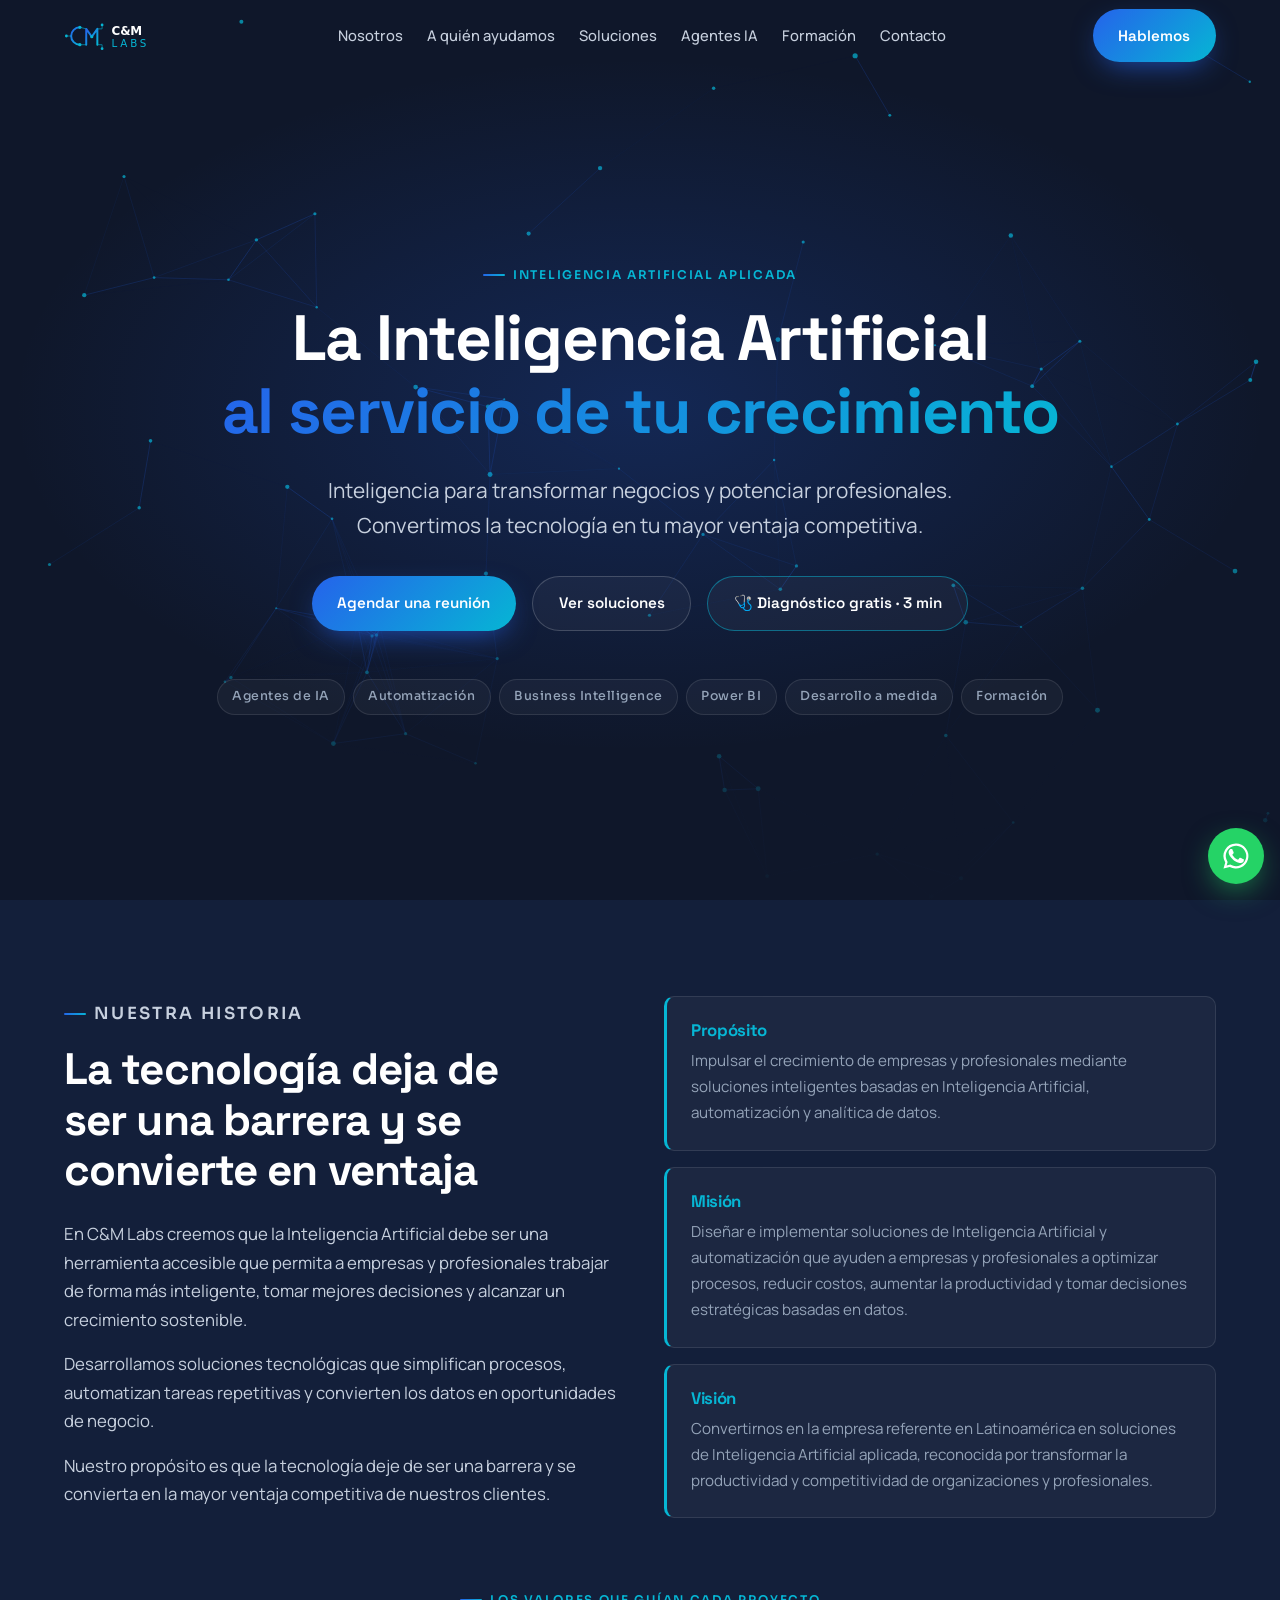
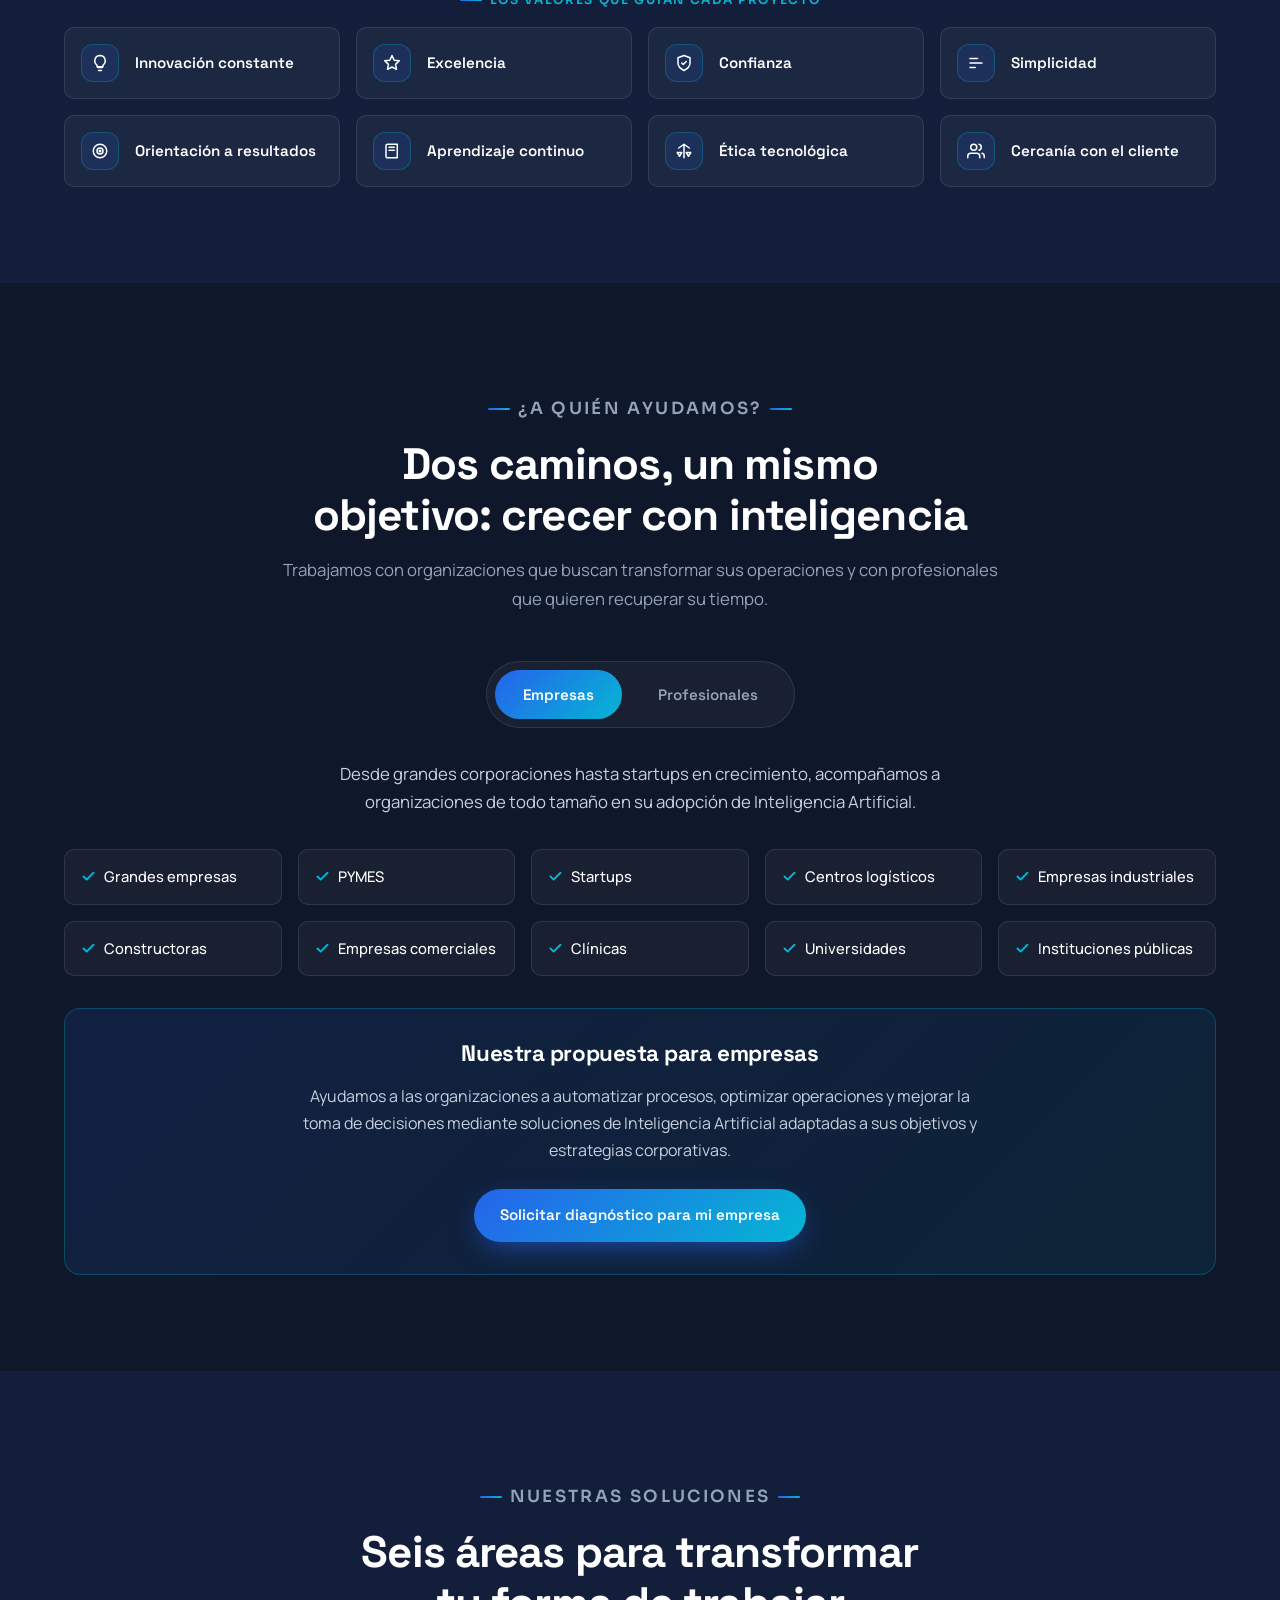
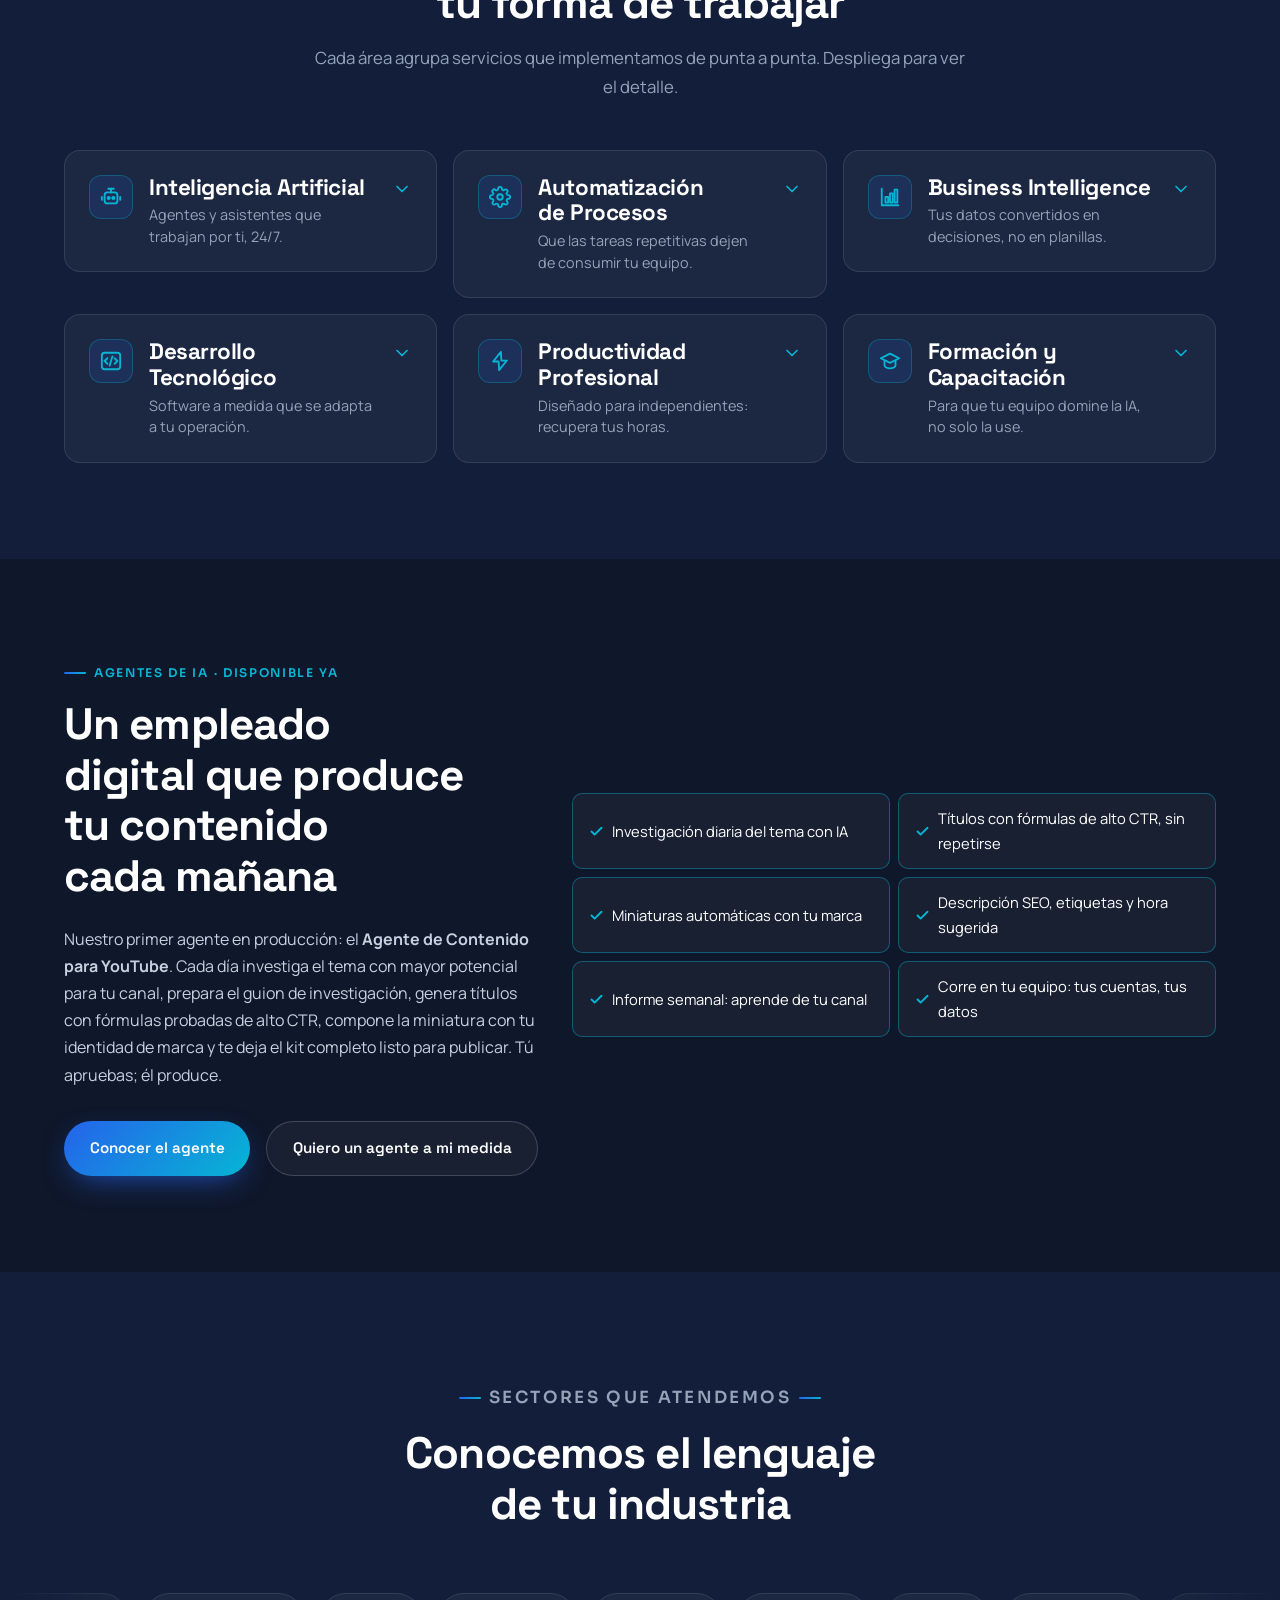
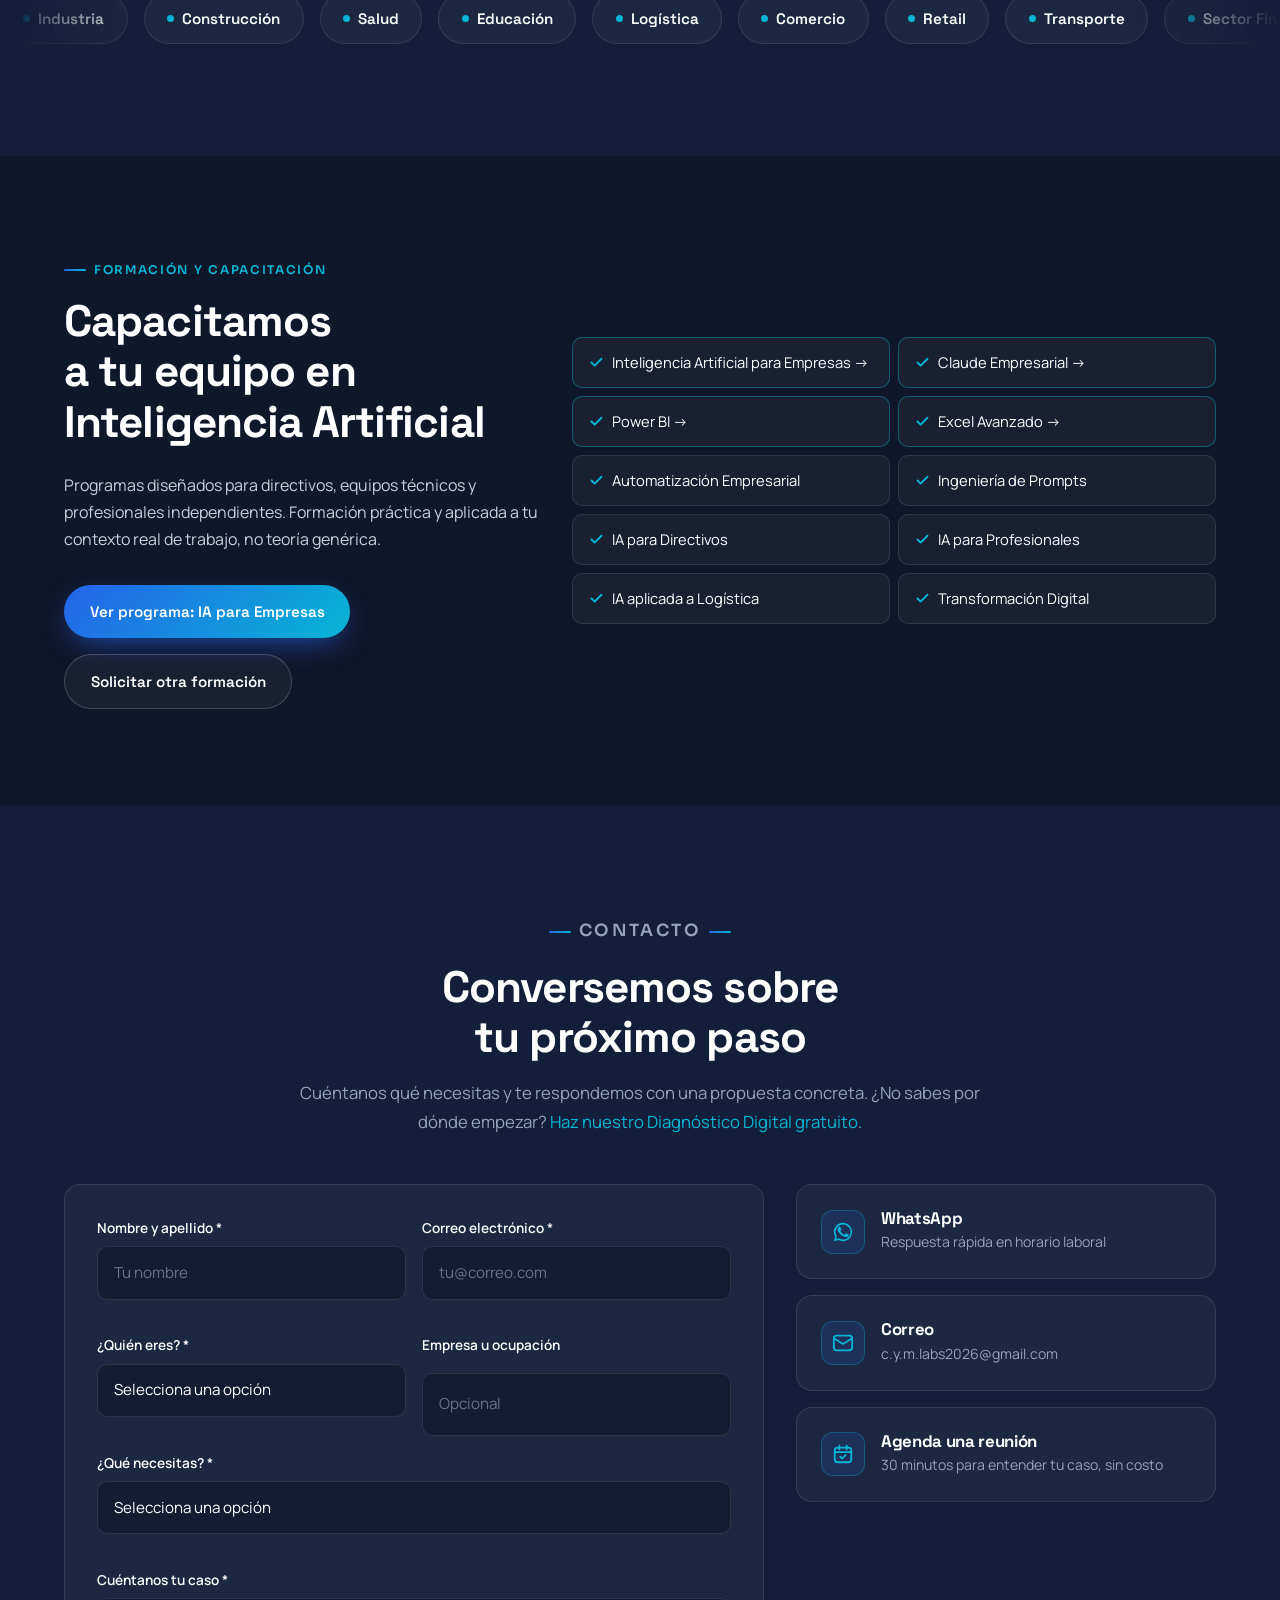
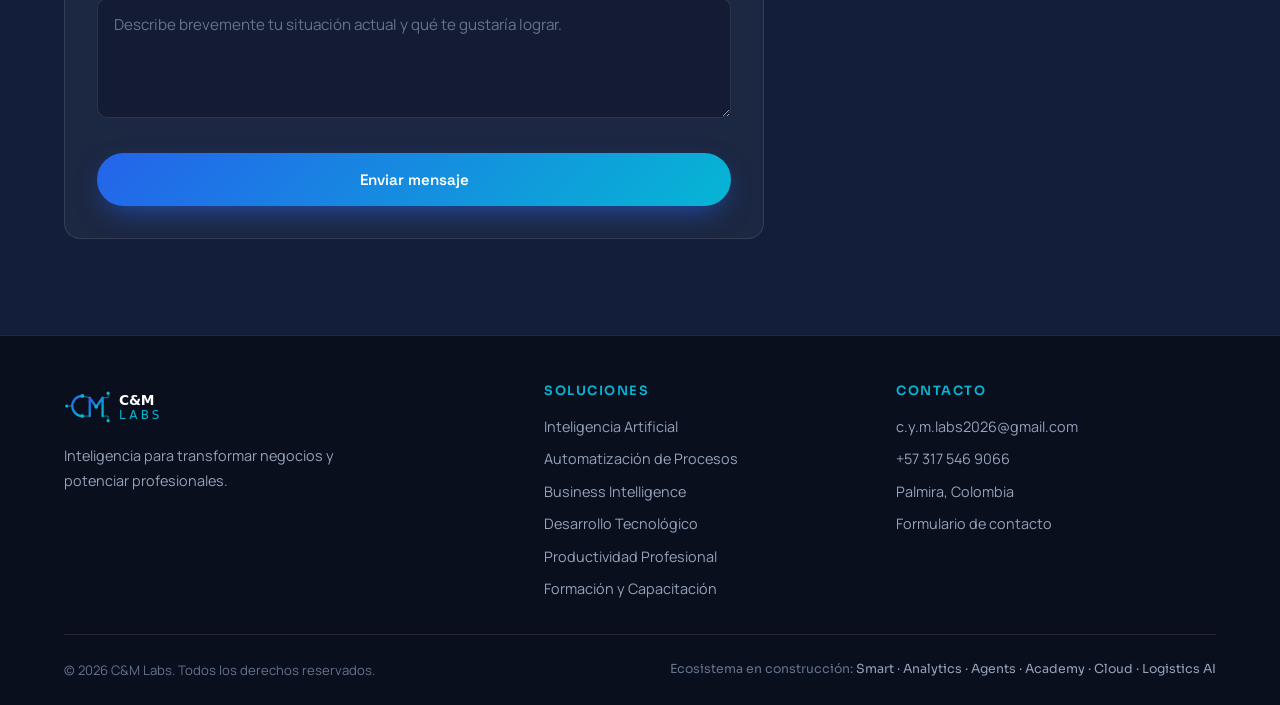
==== index.html @ 8265a6f4 "Añade el Diagnóstico Digital: primera aplicación web de C&M Labs Cuestionario guiado de 10 preguntas" ====
<!DOCTYPE html>
<html lang="es">
<head>
<meta charset="UTF-8">
<meta name="viewport" content="width=device-width, initial-scale=1.0">

<title>C&amp;M Labs | Inteligencia Artificial para transformar negocios y potenciar profesionales</title>
<meta name="description" content="C&amp;M Labs diseña soluciones de Inteligencia Artificial, automatización de procesos y Business Intelligence para empresas y profesionales independientes. La IA al servicio de tu crecimiento.">
<meta name="author" content="C&amp;M Labs">
<meta name="theme-color" content="#0F172A">

<!-- NO BORRAR: verificación de propiedad en Google Search Console.
     Si se elimina, Google revoca el acceso a las estadísticas del sitio. -->
<meta name="google-site-verification" content="sabNPtB6lXOAjLijaDZuvKCKCf14bfwTwkEKGPzsFgo">

<link rel="canonical" href="https://cymlabs2026-jpg.github.io/">

<!-- Open Graph / redes sociales -->
<meta property="og:type" content="website">
<meta property="og:locale" content="es_LA">
<meta property="og:site_name" content="C&amp;M Labs">
<meta property="og:title" content="C&amp;M Labs | La Inteligencia Artificial al servicio de tu crecimiento">
<meta property="og:description" content="Soluciones de Inteligencia Artificial, automatización y analítica de datos para empresas y profesionales.">
<meta property="og:url" content="https://cymlabs2026-jpg.github.io/">
<meta property="og:image" content="https://cymlabs2026-jpg.github.io/assets/og-image.png">
<meta name="twitter:card" content="summary_large_image">
<meta name="twitter:title" content="C&amp;M Labs | La Inteligencia Artificial al servicio de tu crecimiento">
<meta name="twitter:description" content="Soluciones de Inteligencia Artificial, automatización y analítica de datos para empresas y profesionales.">
<meta name="twitter:image" content="https://cymlabs2026-jpg.github.io/assets/og-image.png">

<link rel="icon" type="image/svg+xml" href="assets/favicon.svg">
<link rel="apple-touch-icon" href="assets/favicon.svg">

<link rel="preconnect" href="https://fonts.googleapis.com">
<link rel="preconnect" href="https://fonts.gstatic.com" crossorigin>
<link href="https://fonts.googleapis.com/css2?family=Space+Grotesk:wght@500;600;700&family=Manrope:wght@400;500;600;700&family=Sora:wght@400;500;600&display=swap" rel="stylesheet">

<link rel="stylesheet" href="css/styles.css">
<script src="js/main.js" defer></script>

<!-- Sin JavaScript no hay animaciones ni acordeones, pero todo el contenido debe seguir visible -->
<noscript>
  <style>
    .revelar { opacity: 1; transform: none; }
    .solucion__panel { grid-template-rows: 1fr; }
    .solucion__chevron, .pestanas { display: none; }
    .panel[hidden] { display: block; }
  </style>
</noscript>

<script type="application/ld+json">
{
  "@context": "https://schema.org",
  "@type": "Organization",
  "name": "C&M Labs",
  "alternateName": "CyM Labs",
  "url": "https://cymlabs2026-jpg.github.io/",
  "logo": "https://cymlabs2026-jpg.github.io/assets/logo.svg",
  "email": "c.y.m.labs2026@gmail.com",
  "slogan": "La Inteligencia Artificial al servicio de tu crecimiento",
  "description": "C&M Labs diseña e implementa soluciones de Inteligencia Artificial, automatización de procesos y Business Intelligence que ayudan a empresas y profesionales a optimizar procesos, reducir costos y tomar decisiones basadas en datos.",
  "areaServed": "Latinoamérica",
  "address": {
    "@type": "PostalAddress",
    "addressLocality": "Palmira",
    "addressRegion": "Valle del Cauca",
    "addressCountry": "CO"
  },
  "knowsAbout": [
    "Inteligencia Artificial",
    "Automatización de procesos",
    "Business Intelligence",
    "Power BI",
    "Agentes de IA",
    "Desarrollo de software",
    "Analítica de datos",
    "Transformación digital"
  ],
  "contactPoint": {
    "@type": "ContactPoint",
    "contactType": "ventas",
    "email": "c.y.m.labs2026@gmail.com",
    "telephone": "+57-317-546-9066",
    "availableLanguage": ["es"]
  }
}
</script>
</head>

<body>

<a class="saltar-contenido" href="#contenido">Saltar al contenido</a>

<!-- ============================ NAVEGACIÓN ============================ -->
<header class="nav" id="nav">
  <div class="contenedor nav__inner">
    <a class="nav__logo" href="#inicio" aria-label="C&amp;M Labs, ir al inicio">
      <img src="assets/logo.svg" alt="C&amp;M Labs" width="320" height="96">
    </a>

    <nav class="nav__enlaces" aria-label="Navegación principal">
      <a class="nav__enlace" href="#nosotros">Nosotros</a>
      <a class="nav__enlace" href="#publicos">A quién ayudamos</a>
      <a class="nav__enlace" href="#soluciones">Soluciones</a>
      <a class="nav__enlace" href="#agentes">Agentes IA</a>
      <a class="nav__enlace" href="#formacion">Formación</a>
      <a class="nav__enlace" href="#contacto">Contacto</a>
    </nav>

    <a class="boton boton--primario nav__cta" href="#contacto">Hablemos</a>

    <button class="nav__hamburguesa" id="hamburguesa" aria-expanded="false" aria-controls="menu-movil" aria-label="Abrir menú de navegación">
      <span></span><span></span><span></span>
    </button>
  </div>
</header>

<div class="menu-movil" id="menu-movil">
  <a href="#nosotros">Nosotros</a>
  <a href="#publicos">A quién ayudamos</a>
  <a href="#soluciones">Soluciones</a>
  <a href="#agentes">Agentes IA</a>
  <a href="#formacion">Formación</a>
  <a href="#contacto">Contacto</a>
  <a class="boton boton--primario" href="#contacto">Hablemos</a>
</div>

<main id="contenido">

<!-- ============================ HERO ============================ -->
<section class="hero" id="inicio">
  <canvas id="hero-canvas" aria-hidden="true"></canvas>

  <div class="contenedor">
    <div class="hero__contenido">
      <p class="etiqueta">Inteligencia Artificial aplicada</p>

      <h1>La Inteligencia Artificial<br><span class="degradado-texto">al servicio de tu crecimiento</span></h1>

      <p class="hero__bajada">
        Inteligencia para transformar negocios y potenciar profesionales.
        Convertimos la tecnología en tu mayor ventaja competitiva.
      </p>

      <div class="hero__acciones">
        <a class="boton boton--primario" href="https://calendly.com/c-y-m-labs2026/30min" target="_blank" rel="noopener" data-calendly>
          Agendar una reunión
        </a>
        <a class="boton boton--secundario" href="#soluciones">Ver soluciones</a>
        <a class="boton boton--secundario" href="diagnostico/" style="border-color: rgba(6,182,212,0.5);">🩺 Diagnóstico gratis · 3 min</a>
      </div>

      <div class="hero__pastillas">
        <span class="pastilla">Agentes de IA</span>
        <span class="pastilla">Automatización</span>
        <span class="pastilla">Business Intelligence</span>
        <span class="pastilla">Power BI</span>
        <span class="pastilla">Desarrollo a medida</span>
        <span class="pastilla">Formación</span>
      </div>
    </div>
  </div>
</section>

<!-- ============================ NOSOTROS ============================ -->
<section class="seccion seccion--alt" id="nosotros">
  <div class="contenedor">
    <div class="historia__grid revelar">

      <div class="historia__texto">
        <p class="etiqueta">Nuestra historia</p>
        <h2>La tecnología deja de ser una barrera y se convierte en ventaja</h2>
        <p style="margin-top: 1.5rem;">
          En C&amp;M Labs creemos que la Inteligencia Artificial debe ser una herramienta accesible
          que permita a empresas y profesionales trabajar de forma más inteligente, tomar mejores
          decisiones y alcanzar un crecimiento sostenible.
        </p>
        <p>
          Desarrollamos soluciones tecnológicas que simplifican procesos, automatizan tareas
          repetitivas y convierten los datos en oportunidades de negocio.
        </p>
        <p>
          Nuestro propósito es que la tecnología deje de ser una barrera y se convierta en la
          mayor ventaja competitiva de nuestros clientes.
        </p>
      </div>

      <div class="pmv">
        <article class="pmv__item">
          <h3>Propósito</h3>
          <p>Impulsar el crecimiento de empresas y profesionales mediante soluciones inteligentes basadas en Inteligencia Artificial, automatización y analítica de datos.</p>
        </article>
        <article class="pmv__item">
          <h3>Misión</h3>
          <p>Diseñar e implementar soluciones de Inteligencia Artificial y automatización que ayuden a empresas y profesionales a optimizar procesos, reducir costos, aumentar la productividad y tomar decisiones estratégicas basadas en datos.</p>
        </article>
        <article class="pmv__item">
          <h3>Visión</h3>
          <p>Convertirnos en la empresa referente en Latinoamérica en soluciones de Inteligencia Artificial aplicada, reconocida por transformar la productividad y competitividad de organizaciones y profesionales.</p>
        </article>
      </div>

    </div>
    <div class="revelar" style="text-align: center; margin-top: 4rem;">
      <p class="etiqueta">Los valores que guían cada proyecto</p>
    </div>

    <div class="valores__grid revelar">
      <div class="valor">
        <span class="icono" aria-hidden="true">
          <svg viewBox="0 0 24 24" fill="none" stroke="currentColor" stroke-width="2" stroke-linecap="round" stroke-linejoin="round"><path d="M9 18h6M10 22h4M12 2a7 7 0 0 0-4 12.7V17h8v-2.3A7 7 0 0 0 12 2z"/></svg>
        </span>
        <span>Innovación constante</span>
      </div>
      <div class="valor">
        <span class="icono" aria-hidden="true">
          <svg viewBox="0 0 24 24" fill="none" stroke="currentColor" stroke-width="2" stroke-linecap="round" stroke-linejoin="round"><path d="M12 2l2.9 6.3 6.8.8-5 4.7 1.3 6.8L12 17.3 6 20.6l1.3-6.8-5-4.7 6.8-.8L12 2z"/></svg>
        </span>
        <span>Excelencia</span>
      </div>
      <div class="valor">
        <span class="icono" aria-hidden="true">
          <svg viewBox="0 0 24 24" fill="none" stroke="currentColor" stroke-width="2" stroke-linecap="round" stroke-linejoin="round"><path d="M12 22s8-4 8-10V5l-8-3-8 3v7c0 6 8 10 8 10z"/><path d="M9 12l2 2 4-4"/></svg>
        </span>
        <span>Confianza</span>
      </div>
      <div class="valor">
        <span class="icono" aria-hidden="true">
          <svg viewBox="0 0 24 24" fill="none" stroke="currentColor" stroke-width="2" stroke-linecap="round" stroke-linejoin="round"><path d="M4 12h16"/><path d="M4 6h10"/><path d="M4 18h7"/></svg>
        </span>
        <span>Simplicidad</span>
      </div>
      <div class="valor">
        <span class="icono" aria-hidden="true">
          <svg viewBox="0 0 24 24" fill="none" stroke="currentColor" stroke-width="2" stroke-linecap="round" stroke-linejoin="round"><circle cx="12" cy="12" r="9"/><circle cx="12" cy="12" r="4"/><circle cx="12" cy="12" r="1" fill="currentColor"/></svg>
        </span>
        <span>Orientación a resultados</span>
      </div>
      <div class="valor">
        <span class="icono" aria-hidden="true">
          <svg viewBox="0 0 24 24" fill="none" stroke="currentColor" stroke-width="2" stroke-linecap="round" stroke-linejoin="round"><path d="M4 19.5V5a2 2 0 0 1 2-2h13v18H6a2 2 0 0 1-2-2.5z"/><path d="M8 7h7M8 11h7"/></svg>
        </span>
        <span>Aprendizaje continuo</span>
      </div>
      <div class="valor">
        <span class="icono" aria-hidden="true">
          <svg viewBox="0 0 24 24" fill="none" stroke="currentColor" stroke-width="2" stroke-linecap="round" stroke-linejoin="round"><path d="M12 3v18M5 8l7-5 7 5"/><path d="M3 14h6l-3 5-3-5zM15 14h6l-3 5-3-5z"/></svg>
        </span>
        <span>Ética tecnológica</span>
      </div>
      <div class="valor">
        <span class="icono" aria-hidden="true">
          <svg viewBox="0 0 24 24" fill="none" stroke="currentColor" stroke-width="2" stroke-linecap="round" stroke-linejoin="round"><path d="M17 21v-2a4 4 0 0 0-4-4H5a4 4 0 0 0-4 4v2"/><circle cx="9" cy="7" r="4"/><path d="M23 21v-2a4 4 0 0 0-3-3.87M16 3.13a4 4 0 0 1 0 7.75"/></svg>
        </span>
        <span>Cercanía con el cliente</span>
      </div>
    </div>
  </div>
</section>

<!-- ============================ A QUIÉN AYUDAMOS ============================ -->
<section class="seccion" id="publicos">
  <div class="contenedor">
    <div class="seccion__cabecera revelar">
      <p class="etiqueta">¿A quién ayudamos?</p>
      <h2>Dos caminos, un mismo objetivo: crecer con inteligencia</h2>
      <p>Trabajamos con organizaciones que buscan transformar sus operaciones y con profesionales que quieren recuperar su tiempo.</p>
    </div>

    <div class="pestanas revelar" role="tablist" aria-label="Selecciona tu perfil">
      <button class="pestana" id="tab-empresas" role="tab" aria-selected="true" aria-controls="panel-empresas">Empresas</button>
      <button class="pestana" id="tab-profesionales" role="tab" aria-selected="false" aria-controls="panel-profesionales" tabindex="-1">Profesionales</button>
    </div>

    <!-- Panel Empresas -->
    <div class="panel" id="panel-empresas" role="tabpanel" aria-labelledby="tab-empresas" tabindex="0">
      <p class="panel__intro">
        Desde grandes corporaciones hasta startups en crecimiento, acompañamos a organizaciones
        de todo tamaño en su adopción de Inteligencia Artificial.
      </p>

      <ul class="publico__grid">
        <li class="publico__item"><svg viewBox="0 0 24 24" fill="none" stroke="currentColor" stroke-width="3" stroke-linecap="round" stroke-linejoin="round" aria-hidden="true"><path d="M20 6L9 17l-5-5"/></svg>Grandes empresas</li>
        <li class="publico__item"><svg viewBox="0 0 24 24" fill="none" stroke="currentColor" stroke-width="3" stroke-linecap="round" stroke-linejoin="round" aria-hidden="true"><path d="M20 6L9 17l-5-5"/></svg>PYMES</li>
        <li class="publico__item"><svg viewBox="0 0 24 24" fill="none" stroke="currentColor" stroke-width="3" stroke-linecap="round" stroke-linejoin="round" aria-hidden="true"><path d="M20 6L9 17l-5-5"/></svg>Startups</li>
        <li class="publico__item"><svg viewBox="0 0 24 24" fill="none" stroke="currentColor" stroke-width="3" stroke-linecap="round" stroke-linejoin="round" aria-hidden="true"><path d="M20 6L9 17l-5-5"/></svg>Centros logísticos</li>
        <li class="publico__item"><svg viewBox="0 0 24 24" fill="none" stroke="currentColor" stroke-width="3" stroke-linecap="round" stroke-linejoin="round" aria-hidden="true"><path d="M20 6L9 17l-5-5"/></svg>Empresas industriales</li>
        <li class="publico__item"><svg viewBox="0 0 24 24" fill="none" stroke="currentColor" stroke-width="3" stroke-linecap="round" stroke-linejoin="round" aria-hidden="true"><path d="M20 6L9 17l-5-5"/></svg>Constructoras</li>
        <li class="publico__item"><svg viewBox="0 0 24 24" fill="none" stroke="currentColor" stroke-width="3" stroke-linecap="round" stroke-linejoin="round" aria-hidden="true"><path d="M20 6L9 17l-5-5"/></svg>Empresas comerciales</li>
        <li class="publico__item"><svg viewBox="0 0 24 24" fill="none" stroke="currentColor" stroke-width="3" stroke-linecap="round" stroke-linejoin="round" aria-hidden="true"><path d="M20 6L9 17l-5-5"/></svg>Clínicas</li>
        <li class="publico__item"><svg viewBox="0 0 24 24" fill="none" stroke="currentColor" stroke-width="3" stroke-linecap="round" stroke-linejoin="round" aria-hidden="true"><path d="M20 6L9 17l-5-5"/></svg>Universidades</li>
        <li class="publico__item"><svg viewBox="0 0 24 24" fill="none" stroke="currentColor" stroke-width="3" stroke-linecap="round" stroke-linejoin="round" aria-hidden="true"><path d="M20 6L9 17l-5-5"/></svg>Instituciones públicas</li>
      </ul>

      <div class="propuesta">
        <h3>Nuestra propuesta para empresas</h3>
        <p>
          Ayudamos a las organizaciones a automatizar procesos, optimizar operaciones y mejorar
          la toma de decisiones mediante soluciones de Inteligencia Artificial adaptadas a sus
          objetivos y estrategias corporativas.
        </p>
        <a class="boton boton--primario" href="#contacto">Solicitar diagnóstico para mi empresa</a>
      </div>
    </div>

    <!-- Panel Profesionales -->
    <div class="panel" id="panel-profesionales" role="tabpanel" aria-labelledby="tab-profesionales" tabindex="0" hidden>
      <p class="panel__intro">
        Ayudamos a profesionales independientes a trabajar mejor con Inteligencia Artificial,
        automatizando lo administrativo para que dediques tu tiempo a lo que realmente aporta valor.
      </p>

      <ul class="publico__grid">
        <li class="publico__item"><svg viewBox="0 0 24 24" fill="none" stroke="currentColor" stroke-width="3" stroke-linecap="round" stroke-linejoin="round" aria-hidden="true"><path d="M20 6L9 17l-5-5"/></svg>Ingenieros</li>
        <li class="publico__item"><svg viewBox="0 0 24 24" fill="none" stroke="currentColor" stroke-width="3" stroke-linecap="round" stroke-linejoin="round" aria-hidden="true"><path d="M20 6L9 17l-5-5"/></svg>Contadores</li>
        <li class="publico__item"><svg viewBox="0 0 24 24" fill="none" stroke="currentColor" stroke-width="3" stroke-linecap="round" stroke-linejoin="round" aria-hidden="true"><path d="M20 6L9 17l-5-5"/></svg>Abogados</li>
        <li class="publico__item"><svg viewBox="0 0 24 24" fill="none" stroke="currentColor" stroke-width="3" stroke-linecap="round" stroke-linejoin="round" aria-hidden="true"><path d="M20 6L9 17l-5-5"/></svg>Arquitectos</li>
        <li class="publico__item"><svg viewBox="0 0 24 24" fill="none" stroke="currentColor" stroke-width="3" stroke-linecap="round" stroke-linejoin="round" aria-hidden="true"><path d="M20 6L9 17l-5-5"/></svg>Médicos</li>
        <li class="publico__item"><svg viewBox="0 0 24 24" fill="none" stroke="currentColor" stroke-width="3" stroke-linecap="round" stroke-linejoin="round" aria-hidden="true"><path d="M20 6L9 17l-5-5"/></svg>Psicólogos</li>
        <li class="publico__item"><svg viewBox="0 0 24 24" fill="none" stroke="currentColor" stroke-width="3" stroke-linecap="round" stroke-linejoin="round" aria-hidden="true"><path d="M20 6L9 17l-5-5"/></svg>Consultores</li>
        <li class="publico__item"><svg viewBox="0 0 24 24" fill="none" stroke="currentColor" stroke-width="3" stroke-linecap="round" stroke-linejoin="round" aria-hidden="true"><path d="M20 6L9 17l-5-5"/></svg>Coaches</li>
        <li class="publico__item"><svg viewBox="0 0 24 24" fill="none" stroke="currentColor" stroke-width="3" stroke-linecap="round" stroke-linejoin="round" aria-hidden="true"><path d="M20 6L9 17l-5-5"/></svg>Docentes</li>
        <li class="publico__item"><svg viewBox="0 0 24 24" fill="none" stroke="currentColor" stroke-width="3" stroke-linecap="round" stroke-linejoin="round" aria-hidden="true"><path d="M20 6L9 17l-5-5"/></svg>Diseñadores</li>
        <li class="publico__item"><svg viewBox="0 0 24 24" fill="none" stroke="currentColor" stroke-width="3" stroke-linecap="round" stroke-linejoin="round" aria-hidden="true"><path d="M20 6L9 17l-5-5"/></svg>Community Managers</li>
        <li class="publico__item"><svg viewBox="0 0 24 24" fill="none" stroke="currentColor" stroke-width="3" stroke-linecap="round" stroke-linejoin="round" aria-hidden="true"><path d="M20 6L9 17l-5-5"/></svg>Agentes inmobiliarios</li>
        <li class="publico__item"><svg viewBox="0 0 24 24" fill="none" stroke="currentColor" stroke-width="3" stroke-linecap="round" stroke-linejoin="round" aria-hidden="true"><path d="M20 6L9 17l-5-5"/></svg>Asesores financieros</li>
        <li class="publico__item"><svg viewBox="0 0 24 24" fill="none" stroke="currentColor" stroke-width="3" stroke-linecap="round" stroke-linejoin="round" aria-hidden="true"><path d="M20 6L9 17l-5-5"/></svg>Freelancers</li>
        <li class="publico__item"><svg viewBox="0 0 24 24" fill="none" stroke="currentColor" stroke-width="3" stroke-linecap="round" stroke-linejoin="round" aria-hidden="true"><path d="M20 6L9 17l-5-5"/></svg>Emprendedores</li>
        <li class="publico__item"><svg viewBox="0 0 24 24" fill="none" stroke="currentColor" stroke-width="3" stroke-linecap="round" stroke-linejoin="round" aria-hidden="true"><path d="M20 6L9 17l-5-5"/></svg>Creadores de contenido</li>
      </ul>

      <div class="propuesta">
        <h3>Nuestra propuesta para profesionales</h3>
        <p>
          Impulsamos la productividad de profesionales independientes mediante herramientas de IA
          que automatizan tareas administrativas, optimizan el tiempo y permiten enfocarse en
          actividades de mayor valor.
        </p>
        <a class="boton boton--primario" href="#contacto">Quiero potenciar mi trabajo</a>
      </div>
    </div>

  </div>
</section>

<!-- ============================ SOLUCIONES ============================ -->
<section class="seccion seccion--alt" id="soluciones">
  <div class="contenedor">
    <div class="seccion__cabecera revelar">
      <p class="etiqueta">Nuestras soluciones</p>
      <h2>Seis áreas para transformar tu forma de trabajar</h2>
      <p>Cada área agrupa servicios que implementamos de punta a punta. Despliega para ver el detalle.</p>
    </div>

    <div class="soluciones__grid revelar">

      <!-- IA -->
      <article class="solucion">
        <button class="solucion__boton" aria-expanded="false" aria-controls="sol-ia">
          <span class="icono" aria-hidden="true">
            <svg viewBox="0 0 24 24" fill="none" stroke="currentColor" stroke-width="2" stroke-linecap="round" stroke-linejoin="round"><rect x="5" y="7" width="14" height="12" rx="3"/><path d="M12 7V4M9 3h6"/><circle cx="9.5" cy="13" r="1.2" fill="currentColor"/><circle cx="14.5" cy="13" r="1.2" fill="currentColor"/><path d="M2 12v3M22 12v3"/></svg>
          </span>
          <span class="solucion__texto">
            <h3>Inteligencia Artificial</h3>
            <p>Agentes y asistentes que trabajan por ti, 24/7.</p>
          </span>
          <svg class="solucion__chevron" viewBox="0 0 24 24" fill="none" stroke="currentColor" stroke-width="2" stroke-linecap="round" stroke-linejoin="round" aria-hidden="true"><path d="M6 9l6 6 6-6"/></svg>
        </button>
        <div class="solucion__panel" id="sol-ia">
          <div>
            <ul class="solucion__lista">
              <li style="border-color: rgba(6,182,212,0.4);"><a href="agentes/agente-contenido-youtube.html" style="color: var(--texto);">Agente de Contenido para YouTube&nbsp;→</a></li>
              <li>Agentes de IA personalizados</li>
              <li>Chatbots inteligentes</li>
              <li>Asistentes virtuales</li>
              <li>IA Generativa</li>
              <li>Automatización con IA</li>
              <li>IA para atención al cliente</li>
              <li>IA para ventas</li>
            </ul>
          </div>
        </div>
      </article>

      <!-- Automatización -->
      <article class="solucion">
        <button class="solucion__boton" aria-expanded="false" aria-controls="sol-auto">
          <span class="icono" aria-hidden="true">
            <svg viewBox="0 0 24 24" fill="none" stroke="currentColor" stroke-width="2" stroke-linecap="round" stroke-linejoin="round"><circle cx="12" cy="12" r="3"/><path d="M19.4 15a1.65 1.65 0 0 0 .33 1.82l.06.06a2 2 0 1 1-2.83 2.83l-.06-.06a1.65 1.65 0 0 0-1.82-.33 1.65 1.65 0 0 0-1 1.51V21a2 2 0 1 1-4 0v-.09A1.65 1.65 0 0 0 9 19.4a1.65 1.65 0 0 0-1.82.33l-.06.06a2 2 0 1 1-2.83-2.83l.06-.06A1.65 1.65 0 0 0 4.6 15a1.65 1.65 0 0 0-1.51-1H3a2 2 0 1 1 0-4h.09A1.65 1.65 0 0 0 4.6 9a1.65 1.65 0 0 0-.33-1.82l-.06-.06a2 2 0 1 1 2.83-2.83l.06.06A1.65 1.65 0 0 0 9 4.6a1.65 1.65 0 0 0 1-1.51V3a2 2 0 1 1 4 0v.09a1.65 1.65 0 0 0 1 1.51 1.65 1.65 0 0 0 1.82-.33l.06-.06a2 2 0 1 1 2.83 2.83l-.06.06A1.65 1.65 0 0 0 19.4 9V9a1.65 1.65 0 0 0 1.51 1H21a2 2 0 1 1 0 4h-.09a1.65 1.65 0 0 0-1.51 1z"/></svg>
          </span>
          <span class="solucion__texto">
            <h3>Automatización de Procesos</h3>
            <p>Que las tareas repetitivas dejen de consumir tu equipo.</p>
          </span>
          <svg class="solucion__chevron" viewBox="0 0 24 24" fill="none" stroke="currentColor" stroke-width="2" stroke-linecap="round" stroke-linejoin="round" aria-hidden="true"><path d="M6 9l6 6 6-6"/></svg>
        </button>
        <div class="solucion__panel" id="sol-auto">
          <div>
            <ul class="solucion__lista">
              <li>n8n</li>
              <li>Make</li>
              <li>Power Automate</li>
              <li>Zapier</li>
              <li>Automatización de correos</li>
              <li>Automatización documental</li>
              <li>Automatización comercial</li>
              <li>Automatización logística</li>
            </ul>
          </div>
        </div>
      </article>

      <!-- BI -->
      <article class="solucion">
        <button class="solucion__boton" aria-expanded="false" aria-controls="sol-bi">
          <span class="icono" aria-hidden="true">
            <svg viewBox="0 0 24 24" fill="none" stroke="currentColor" stroke-width="2" stroke-linecap="round" stroke-linejoin="round"><path d="M3 3v18h18"/><rect x="7" y="12" width="3" height="6"/><rect x="12" y="8" width="3" height="10"/><rect x="17" y="4" width="3" height="14"/></svg>
          </span>
          <span class="solucion__texto">
            <h3>Business Intelligence</h3>
            <p>Tus datos convertidos en decisiones, no en planillas.</p>
          </span>
          <svg class="solucion__chevron" viewBox="0 0 24 24" fill="none" stroke="currentColor" stroke-width="2" stroke-linecap="round" stroke-linejoin="round" aria-hidden="true"><path d="M6 9l6 6 6-6"/></svg>
        </button>
        <div class="solucion__panel" id="sol-bi">
          <div>
            <ul class="solucion__lista">
              <li>Power BI</li>
              <li>Dashboards Ejecutivos</li>
              <li>Indicadores KPI</li>
              <li>Analítica de Datos</li>
              <li>Forecast</li>
              <li>Modelos Predictivos</li>
              <li>Reportes Automáticos</li>
            </ul>
          </div>
        </div>
      </article>

      <!-- Desarrollo -->
      <article class="solucion">
        <button class="solucion__boton" aria-expanded="false" aria-controls="sol-dev">
          <span class="icono" aria-hidden="true">
            <svg viewBox="0 0 24 24" fill="none" stroke="currentColor" stroke-width="2" stroke-linecap="round" stroke-linejoin="round"><path d="M8 9l-3 3 3 3M16 9l3 3-3 3M13.5 7l-3 10"/><rect x="2" y="3" width="20" height="18" rx="3"/></svg>
          </span>
          <span class="solucion__texto">
            <h3>Desarrollo Tecnológico</h3>
            <p>Software a medida que se adapta a tu operación.</p>
          </span>
          <svg class="solucion__chevron" viewBox="0 0 24 24" fill="none" stroke="currentColor" stroke-width="2" stroke-linecap="round" stroke-linejoin="round" aria-hidden="true"><path d="M6 9l6 6 6-6"/></svg>
        </button>
        <div class="solucion__panel" id="sol-dev">
          <div>
            <ul class="solucion__lista">
              <li>Aplicaciones Web</li>
              <li>Software Empresarial</li>
              <li>APIs</li>
              <li>Integraciones</li>
              <li>Portales Corporativos</li>
              <li>CRM</li>
              <li>ERP</li>
            </ul>
          </div>
        </div>
      </article>

      <!-- Productividad -->
      <article class="solucion">
        <button class="solucion__boton" aria-expanded="false" aria-controls="sol-prod">
          <span class="icono" aria-hidden="true">
            <svg viewBox="0 0 24 24" fill="none" stroke="currentColor" stroke-width="2" stroke-linecap="round" stroke-linejoin="round"><path d="M13 2L4.5 12.5h6L11 22l8.5-10.5h-6L13 2z"/></svg>
          </span>
          <span class="solucion__texto">
            <h3>Productividad Profesional</h3>
            <p>Diseñado para independientes: recupera tus horas.</p>
          </span>
          <svg class="solucion__chevron" viewBox="0 0 24 24" fill="none" stroke="currentColor" stroke-width="2" stroke-linecap="round" stroke-linejoin="round" aria-hidden="true"><path d="M6 9l6 6 6-6"/></svg>
        </button>
        <div class="solucion__panel" id="sol-prod">
          <div>
            <ul class="solucion__lista">
              <li>Asistentes personales con IA</li>
              <li>Automatización de agendas</li>
              <li>Automatización de propuestas comerciales</li>
              <li>Automatización de contratos</li>
              <li>Gestión documental inteligente</li>
              <li>Automatización de WhatsApp</li>
              <li>Automatización de correo electrónico</li>
              <li>Organización de proyectos</li>
              <li>Creación automática de informes</li>
              <li>Gestión de clientes (CRM)</li>
              <li>Facturación automatizada</li>
              <li>Resúmenes automáticos de reuniones</li>
              <li>Organización del conocimiento</li>
              <li>Automatización de contenido para redes sociales</li>
            </ul>
          </div>
        </div>
      </article>

      <!-- Formación -->
      <article class="solucion">
        <button class="solucion__boton" aria-expanded="false" aria-controls="sol-form">
          <span class="icono" aria-hidden="true">
            <svg viewBox="0 0 24 24" fill="none" stroke="currentColor" stroke-width="2" stroke-linecap="round" stroke-linejoin="round"><path d="M22 9L12 4 2 9l10 5 10-5z"/><path d="M6 11.5V17c0 1.5 3 3 6 3s6-1.5 6-3v-5.5"/></svg>
          </span>
          <span class="solucion__texto">
            <h3>Formación y Capacitación</h3>
            <p>Para que tu equipo domine la IA, no solo la use.</p>
          </span>
          <svg class="solucion__chevron" viewBox="0 0 24 24" fill="none" stroke="currentColor" stroke-width="2" stroke-linecap="round" stroke-linejoin="round" aria-hidden="true"><path d="M6 9l6 6 6-6"/></svg>
        </button>
        <div class="solucion__panel" id="sol-form">
          <div>
            <ul class="solucion__lista">
              <li>Inteligencia Artificial para Empresas</li>
              <li>Claude Empresarial</li>
              <li>Power BI</li>
              <li>Excel Avanzado</li>
              <li>Automatización Empresarial</li>
              <li>Ingeniería de Prompts</li>
              <li>IA para Directivos</li>
              <li>IA para Profesionales</li>
              <li>IA aplicada a Logística</li>
              <li>Transformación Digital</li>
            </ul>
          </div>
        </div>
      </article>

    </div>
  </div>
</section>

<!-- ============================ AGENTES DE IA ============================ -->
<section class="seccion" id="agentes">
  <div class="contenedor">
    <div class="formacion__grid revelar">

      <div>
        <p class="etiqueta">Agentes de IA · Disponible ya</p>
        <h2>Un empleado digital que produce tu contenido cada mañana</h2>
        <p style="margin-top: 1.5rem; color: var(--texto-suave);">
          Nuestro primer agente en producción: el <strong>Agente de Contenido para YouTube</strong>.
          Cada día investiga el tema con mayor potencial para tu canal, prepara el guion de
          investigación, genera títulos con fórmulas probadas de alto CTR, compone la miniatura
          con tu identidad de marca y te deja el kit completo listo para publicar. Tú apruebas; él produce.
        </p>
        <div style="display: flex; flex-wrap: wrap; gap: 1rem; margin-top: 2rem;">
          <a class="boton boton--primario" href="agentes/agente-contenido-youtube.html">Conocer el agente</a>
          <a class="boton boton--secundario" href="#contacto">Quiero un agente a mi medida</a>
        </div>
      </div>

      <ul class="formacion__lista">
        <li style="border-color: rgba(6,182,212,0.4);"><svg viewBox="0 0 24 24" fill="none" stroke="currentColor" stroke-width="3" stroke-linecap="round" stroke-linejoin="round" aria-hidden="true"><path d="M20 6L9 17l-5-5"/></svg>Investigación diaria del tema con IA</li>
        <li style="border-color: rgba(6,182,212,0.4);"><svg viewBox="0 0 24 24" fill="none" stroke="currentColor" stroke-width="3" stroke-linecap="round" stroke-linejoin="round" aria-hidden="true"><path d="M20 6L9 17l-5-5"/></svg>Títulos con fórmulas de alto CTR, sin repetirse</li>
        <li style="border-color: rgba(6,182,212,0.4);"><svg viewBox="0 0 24 24" fill="none" stroke="currentColor" stroke-width="3" stroke-linecap="round" stroke-linejoin="round" aria-hidden="true"><path d="M20 6L9 17l-5-5"/></svg>Miniaturas automáticas con tu marca</li>
        <li style="border-color: rgba(6,182,212,0.4);"><svg viewBox="0 0 24 24" fill="none" stroke="currentColor" stroke-width="3" stroke-linecap="round" stroke-linejoin="round" aria-hidden="true"><path d="M20 6L9 17l-5-5"/></svg>Descripción SEO, etiquetas y hora sugerida</li>
        <li style="border-color: rgba(6,182,212,0.4);"><svg viewBox="0 0 24 24" fill="none" stroke="currentColor" stroke-width="3" stroke-linecap="round" stroke-linejoin="round" aria-hidden="true"><path d="M20 6L9 17l-5-5"/></svg>Informe semanal: aprende de tu canal</li>
        <li style="border-color: rgba(6,182,212,0.4);"><svg viewBox="0 0 24 24" fill="none" stroke="currentColor" stroke-width="3" stroke-linecap="round" stroke-linejoin="round" aria-hidden="true"><path d="M20 6L9 17l-5-5"/></svg>Corre en tu equipo: tus cuentas, tus datos</li>
      </ul>

    </div>
  </div>
</section>

<!-- ============================ SECTORES ============================ -->
<section class="seccion seccion--alt" id="sectores">
  <div class="contenedor">
    <div class="seccion__cabecera revelar">
      <p class="etiqueta">Sectores que atendemos</p>
      <h2>Conocemos el lenguaje de tu industria</h2>
    </div>
  </div>

  <div class="marquesina revelar" aria-label="Sectores que atendemos: Industria, Construcción, Salud, Educación, Logística, Comercio, Retail, Transporte, Sector Financiero, Consultoría, Servicios Profesionales y Tecnología">
    <div class="marquesina__pista" aria-hidden="true">
      <!-- Los sectores se duplican para que el bucle de la animación sea continuo -->
      <span class="sector">Industria</span>
      <span class="sector">Construcción</span>
      <span class="sector">Salud</span>
      <span class="sector">Educación</span>
      <span class="sector">Logística</span>
      <span class="sector">Comercio</span>
      <span class="sector">Retail</span>
      <span class="sector">Transporte</span>
      <span class="sector">Sector Financiero</span>
      <span class="sector">Consultoría</span>
      <span class="sector">Servicios Profesionales</span>
      <span class="sector">Tecnología</span>
      <span class="sector">Industria</span>
      <span class="sector">Construcción</span>
      <span class="sector">Salud</span>
      <span class="sector">Educación</span>
      <span class="sector">Logística</span>
      <span class="sector">Comercio</span>
      <span class="sector">Retail</span>
      <span class="sector">Transporte</span>
      <span class="sector">Sector Financiero</span>
      <span class="sector">Consultoría</span>
      <span class="sector">Servicios Profesionales</span>
      <span class="sector">Tecnología</span>
    </div>
  </div>
</section>

<!-- ============================ FORMACIÓN ============================ -->
<section class="seccion" id="formacion">
  <div class="contenedor">
    <div class="formacion__grid revelar">

      <div>
        <p class="etiqueta">Formación y capacitación</p>
        <h2>Capacitamos a tu equipo en Inteligencia Artificial</h2>
        <p style="margin-top: 1.5rem; color: var(--texto-suave);">
          Programas diseñados para directivos, equipos técnicos y profesionales independientes.
          Formación práctica y aplicada a tu contexto real de trabajo, no teoría genérica.
        </p>
        <div style="display: flex; flex-wrap: wrap; gap: 1rem; margin-top: 2rem;">
          <a class="boton boton--primario" href="formacion/ia-para-empresas.html">Ver programa: IA para Empresas</a>
          <a class="boton boton--secundario" href="#contacto">Solicitar otra formación</a>
        </div>
      </div>

      <ul class="formacion__lista">
        <li style="border-color: rgba(6,182,212,0.4);"><svg viewBox="0 0 24 24" fill="none" stroke="currentColor" stroke-width="3" stroke-linecap="round" stroke-linejoin="round" aria-hidden="true"><path d="M20 6L9 17l-5-5"/></svg><a href="formacion/ia-para-empresas.html" style="color: var(--texto);">Inteligencia Artificial para Empresas&nbsp;→</a></li>
        <li style="border-color: rgba(6,182,212,0.4);"><svg viewBox="0 0 24 24" fill="none" stroke="currentColor" stroke-width="3" stroke-linecap="round" stroke-linejoin="round" aria-hidden="true"><path d="M20 6L9 17l-5-5"/></svg><a href="formacion/claude-empresarial.html" style="color: var(--texto);">Claude Empresarial&nbsp;→</a></li>
        <li style="border-color: rgba(6,182,212,0.4);"><svg viewBox="0 0 24 24" fill="none" stroke="currentColor" stroke-width="3" stroke-linecap="round" stroke-linejoin="round" aria-hidden="true"><path d="M20 6L9 17l-5-5"/></svg><a href="formacion/power-bi.html" style="color: var(--texto);">Power BI&nbsp;→</a></li>
        <li style="border-color: rgba(6,182,212,0.4);"><svg viewBox="0 0 24 24" fill="none" stroke="currentColor" stroke-width="3" stroke-linecap="round" stroke-linejoin="round" aria-hidden="true"><path d="M20 6L9 17l-5-5"/></svg><a href="formacion/excel-avanzado.html" style="color: var(--texto);">Excel Avanzado&nbsp;→</a></li>
        <li><svg viewBox="0 0 24 24" fill="none" stroke="currentColor" stroke-width="3" stroke-linecap="round" stroke-linejoin="round" aria-hidden="true"><path d="M20 6L9 17l-5-5"/></svg>Automatización Empresarial</li>
        <li><svg viewBox="0 0 24 24" fill="none" stroke="currentColor" stroke-width="3" stroke-linecap="round" stroke-linejoin="round" aria-hidden="true"><path d="M20 6L9 17l-5-5"/></svg>Ingeniería de Prompts</li>
        <li><svg viewBox="0 0 24 24" fill="none" stroke="currentColor" stroke-width="3" stroke-linecap="round" stroke-linejoin="round" aria-hidden="true"><path d="M20 6L9 17l-5-5"/></svg>IA para Directivos</li>
        <li><svg viewBox="0 0 24 24" fill="none" stroke="currentColor" stroke-width="3" stroke-linecap="round" stroke-linejoin="round" aria-hidden="true"><path d="M20 6L9 17l-5-5"/></svg>IA para Profesionales</li>
        <li><svg viewBox="0 0 24 24" fill="none" stroke="currentColor" stroke-width="3" stroke-linecap="round" stroke-linejoin="round" aria-hidden="true"><path d="M20 6L9 17l-5-5"/></svg>IA aplicada a Logística</li>
        <li><svg viewBox="0 0 24 24" fill="none" stroke="currentColor" stroke-width="3" stroke-linecap="round" stroke-linejoin="round" aria-hidden="true"><path d="M20 6L9 17l-5-5"/></svg>Transformación Digital</li>
      </ul>

    </div>
  </div>
</section>

<!-- ============================ CONTACTO ============================ -->
<section class="seccion seccion--alt" id="contacto">
  <div class="contenedor">
    <div class="seccion__cabecera revelar">
      <p class="etiqueta">Contacto</p>
      <h2>Conversemos sobre tu próximo paso</h2>
      <p>Cuéntanos qué necesitas y te respondemos con una propuesta concreta.
         ¿No sabes por dónde empezar? <a href="diagnostico/" style="color: var(--cian-ia);">Haz nuestro Diagnóstico Digital gratuito</a>.</p>
    </div>

    <div class="contacto__grid revelar">

      <form class="formulario" id="formulario" action="https://formspree.io/f/xlgqjjpp" method="POST" novalidate>

        <div class="campo--doble">
          <div class="campo">
            <label for="nombre">Nombre y apellido *</label>
            <input type="text" id="nombre" name="nombre" required autocomplete="name" placeholder="Tu nombre">
            <span class="campo__error" data-error-de="nombre"></span>
          </div>
          <div class="campo">
            <label for="email">Correo electrónico *</label>
            <input type="email" id="email" name="email" required autocomplete="email" placeholder="tu@correo.com">
            <span class="campo__error" data-error-de="email"></span>
          </div>
        </div>

        <div class="campo--doble">
          <div class="campo">
            <label for="perfil">¿Quién eres? *</label>
            <select id="perfil" name="perfil" required>
              <option value="">Selecciona una opción</option>
              <option value="Empresa">Represento a una empresa</option>
              <option value="Profesional">Soy profesional independiente</option>
            </select>
            <span class="campo__error" data-error-de="perfil"></span>
          </div>
          <div class="campo">
            <label for="organizacion">Empresa u ocupación</label>
            <input type="text" id="organizacion" name="organizacion" autocomplete="organization" placeholder="Opcional">
          </div>
        </div>

        <div class="campo">
          <label for="necesidad">¿Qué necesitas? *</label>
          <select id="necesidad" name="necesidad" required>
            <option value="">Selecciona una opción</option>
            <option value="Inteligencia Artificial">Inteligencia Artificial (agentes, chatbots, asistentes)</option>
            <option value="Automatización de Procesos">Automatización de Procesos</option>
            <option value="Business Intelligence">Business Intelligence y Power BI</option>
            <option value="Desarrollo Tecnológico">Desarrollo Tecnológico (web, software, integraciones)</option>
            <option value="Productividad Profesional">Productividad Profesional</option>
            <option value="Formación y Capacitación">Formación y Capacitación</option>
            <option value="Aún no lo tengo claro">Aún no lo tengo claro, necesito orientación</option>
          </select>
          <span class="campo__error" data-error-de="necesidad"></span>
        </div>

        <div class="campo">
          <label for="mensaje">Cuéntanos tu caso *</label>
          <textarea id="mensaje" name="mensaje" required placeholder="Describe brevemente tu situación actual y qué te gustaría lograr."></textarea>
          <span class="campo__error" data-error-de="mensaje"></span>
        </div>

        <!-- Asunto del correo que llega a la bandeja. main.js lo reescribe con el perfil
             y la necesidad antes de enviar, para poder priorizar sin abrir el mensaje. -->
        <input type="hidden" name="_subject" id="asunto" value="Nuevo contacto desde la web de C&amp;M Labs">

        <!-- Campo trampa contra bots: invisible para personas, tentador para robots -->
        <div class="solo-lectores" aria-hidden="true">
          <label for="sitio-web">No completar este campo</label>
          <input type="text" id="sitio-web" name="_gotcha" tabindex="-1" autocomplete="off">
        </div>

        <button type="submit" class="boton boton--primario boton--bloque" id="btn-enviar">Enviar mensaje</button>

        <p class="formulario__estado" id="estado-formulario" role="status" hidden></p>
      </form>

      <div class="contacto__directo">

        <a class="contacto__canal" href="https://wa.me/573175469066?text=Hola%20C%26M%20Labs%2C%20quiero%20informaci%C3%B3n%20sobre%20sus%20soluciones%20de%20IA." target="_blank" rel="noopener" data-whatsapp>
          <span class="icono" aria-hidden="true">
            <svg viewBox="0 0 24 24" fill="currentColor"><path d="M17.5 14.4c-.3-.2-1.7-.9-2-1-.3-.1-.5-.1-.7.1-.2.3-.7 1-.9 1.2-.2.2-.3.2-.6.1-.3-.2-1.3-.5-2.4-1.5-.9-.8-1.5-1.8-1.7-2.1-.2-.3 0-.5.1-.6l.5-.5c.1-.2.2-.3.3-.5 0-.2 0-.4 0-.5 0-.2-.7-1.6-.9-2.2-.2-.6-.5-.5-.7-.5h-.6c-.2 0-.5.1-.8.4-.3.3-1 1-1 2.4s1.1 2.8 1.2 3c.2.2 2.1 3.3 5.2 4.6.7.3 1.3.5 1.7.6.7.2 1.4.2 1.9.1.6-.1 1.7-.7 2-1.4.2-.7.2-1.2.2-1.4-.1-.1-.3-.2-.6-.3z"/><path d="M12 2a10 10 0 0 0-8.6 15.1L2 22l5-1.3A10 10 0 1 0 12 2zm0 18.2a8.2 8.2 0 0 1-4.2-1.2l-.3-.2-3 .8.8-2.9-.2-.3A8.2 8.2 0 1 1 12 20.2z"/></svg>
          </span>
          <span>
            <h3>WhatsApp</h3>
            <p>Respuesta rápida en horario laboral</p>
          </span>
        </a>

        <a class="contacto__canal" href="mailto:c.y.m.labs2026@gmail.com">
          <span class="icono" aria-hidden="true">
            <svg viewBox="0 0 24 24" fill="none" stroke="currentColor" stroke-width="2" stroke-linecap="round" stroke-linejoin="round"><rect x="2" y="4" width="20" height="16" rx="3"/><path d="M2.5 7l9.5 6 9.5-6"/></svg>
          </span>
          <span>
            <h3>Correo</h3>
            <p>c.y.m.labs2026@gmail.com</p>
          </span>
        </a>

        <a class="contacto__canal" href="https://calendly.com/c-y-m-labs2026/30min" target="_blank" rel="noopener" data-calendly>
          <span class="icono" aria-hidden="true">
            <svg viewBox="0 0 24 24" fill="none" stroke="currentColor" stroke-width="2" stroke-linecap="round" stroke-linejoin="round"><rect x="3" y="5" width="18" height="16" rx="3"/><path d="M3 10h18M8 3v4M16 3v4"/><path d="M9 15l2 2 4-4"/></svg>
          </span>
          <span>
            <h3>Agenda una reunión</h3>
            <p>30 minutos para entender tu caso, sin costo</p>
          </span>
        </a>

      </div>

    </div>
  </div>
</section>

</main>

<!-- ============================ PIE DE PÁGINA ============================ -->
<footer class="pie">
  <div class="contenedor">
    <div class="pie__grid">

      <div class="pie__marca">
        <div class="pie__logo">
          <img src="assets/logo.svg" alt="C&amp;M Labs" width="320" height="96" loading="lazy">
        </div>
        <p>Inteligencia para transformar negocios y potenciar profesionales.</p>

        <!-- Aquí van los iconos de redes sociales cuando existan los perfiles.
             El README explica cómo restituirlos; el estilo .pie__redes sigue en el CSS. -->
      </div>

      <div>
        <h3>Soluciones</h3>
        <ul class="pie__lista">
          <li><a href="#soluciones">Inteligencia Artificial</a></li>
          <li><a href="#soluciones">Automatización de Procesos</a></li>
          <li><a href="#soluciones">Business Intelligence</a></li>
          <li><a href="#soluciones">Desarrollo Tecnológico</a></li>
          <li><a href="#soluciones">Productividad Profesional</a></li>
          <li><a href="#formacion">Formación y Capacitación</a></li>
        </ul>
      </div>

      <div>
        <h3>Contacto</h3>
        <ul class="pie__lista">
          <li><a href="mailto:c.y.m.labs2026@gmail.com">c.y.m.labs2026@gmail.com</a></li>
          <li><a href="https://wa.me/573175469066" target="_blank" rel="noopener" data-whatsapp>+57 317 546 9066</a></li>
          <li>Palmira, Colombia</li>
          <li><a href="#contacto">Formulario de contacto</a></li>
        </ul>
      </div>

    </div>

    <div class="pie__base">
      <p>&copy; <span id="anio">2026</span> C&amp;M Labs. Todos los derechos reservados.</p>
      <p class="pie__ecosistema">
        Ecosistema en construcción:
        <span>Smart · Analytics · Agents · Academy · Cloud · Logistics AI</span>
      </p>
    </div>
  </div>
</footer>

<a class="whatsapp-flotante" href="https://wa.me/573175469066?text=Hola%20C%26M%20Labs%2C%20quiero%20informaci%C3%B3n%20sobre%20sus%20soluciones%20de%20IA." target="_blank" rel="noopener" aria-label="Escríbenos por WhatsApp" data-whatsapp>
  <svg viewBox="0 0 24 24" fill="currentColor" aria-hidden="true"><path d="M17.5 14.4c-.3-.2-1.7-.9-2-1-.3-.1-.5-.1-.7.1-.2.3-.7 1-.9 1.2-.2.2-.3.2-.6.1-.3-.2-1.3-.5-2.4-1.5-.9-.8-1.5-1.8-1.7-2.1-.2-.3 0-.5.1-.6l.5-.5c.1-.2.2-.3.3-.5 0-.2 0-.4 0-.5 0-.2-.7-1.6-.9-2.2-.2-.6-.5-.5-.7-.5h-.6c-.2 0-.5.1-.8.4-.3.3-1 1-1 2.4s1.1 2.8 1.2 3c.2.2 2.1 3.3 5.2 4.6.7.3 1.3.5 1.7.6.7.2 1.4.2 1.9.1.6-.1 1.7-.7 2-1.4.2-.7.2-1.2.2-1.4-.1-.1-.3-.2-.6-.3z"/><path d="M12 2a10 10 0 0 0-8.6 15.1L2 22l5-1.3A10 10 0 1 0 12 2zm0 18.2a8.2 8.2 0 0 1-4.2-1.2l-.3-.2-3 .8.8-2.9-.2-.3A8.2 8.2 0 1 1 12 20.2z"/></svg>
</a>

</body>
</html>
---- css/styles.css ----
/* ==========================================================================
   C&M Labs — Sistema de diseño
   Toda la identidad visual se controla desde las variables de :root
   ========================================================================== */

:root {
  /* Color de marca */
  --azul-corporativo: #0F172A;
  --azul-tecnologico: #2563EB;
  --cian-ia: #06B6D4;
  --blanco: #FFFFFF;
  --gris-claro: #F3F4F6;

  /* Superficies derivadas */
  --fondo: #0F172A;
  --fondo-alt: #131F3A;
  --superficie: rgba(255, 255, 255, 0.04);
  --superficie-hover: rgba(255, 255, 255, 0.07);
  --borde: rgba(255, 255, 255, 0.10);
  --borde-fuerte: rgba(255, 255, 255, 0.18);

  /* Texto */
  --texto: #FFFFFF;
  --texto-suave: #C7D0DE;
  --texto-tenue: #94A3B8;

  --degradado: linear-gradient(135deg, var(--azul-tecnologico), var(--cian-ia));

  /* Tipografía */
  --font-titular: 'Space Grotesk', system-ui, sans-serif;
  --font-texto: 'Manrope', system-ui, sans-serif;
  --font-dato: 'Sora', system-ui, sans-serif;

  /* Escala de espaciado (base 8px) */
  --e-1: 0.5rem;
  --e-2: 1rem;
  --e-3: 1.5rem;
  --e-4: 2rem;
  --e-5: 3rem;
  --e-6: 4rem;
  --e-7: 6rem;

  --radio: 16px;
  --radio-s: 10px;
  --radio-pill: 999px;

  --contenedor: 1200px;
  --nav-alto: 72px;

  --sombra: 0 18px 50px -12px rgba(0, 0, 0, 0.55);
  --transicion: 0.25s cubic-bezier(0.4, 0, 0.2, 1);
}

/* ========================= Reset ========================= */

*,
*::before,
*::after { box-sizing: border-box; }

* { margin: 0; }

html {
  scroll-behavior: smooth;
  scroll-padding-top: calc(var(--nav-alto) + 16px);
  -webkit-text-size-adjust: 100%;
}

body {
  font-family: var(--font-texto);
  background-color: var(--fondo);
  color: var(--texto-suave);
  line-height: 1.7;
  font-size: 1rem;
  -webkit-font-smoothing: antialiased;
  overflow-x: hidden;
}

img, svg { display: block; max-width: 100%; }
button, input, select, textarea { font: inherit; color: inherit; }
button { cursor: pointer; background: none; border: none; }
ul { list-style: none; padding: 0; }
a { color: inherit; text-decoration: none; }

/* ========================= Tipografía ========================= */

h1, h2, h3, h4 {
  font-family: var(--font-titular);
  color: var(--texto);
  line-height: 1.15;
  font-weight: 700;
  letter-spacing: -0.02em;
  text-wrap: balance;
}

h1 { font-size: clamp(2.25rem, 5.5vw, 4rem); }
h2 { font-size: clamp(1.85rem, 3.8vw, 2.75rem); }
h3 { font-size: clamp(1.15rem, 2vw, 1.4rem); }
h4 { font-size: 1.05rem; }

p { text-wrap: pretty; }

.degradado-texto {
  background: var(--degradado);
  -webkit-background-clip: text;
  background-clip: text;
  color: transparent;
}

/* ========================= Utilidades de layout ========================= */

.contenedor {
  width: 100%;
  max-width: var(--contenedor);
  margin-inline: auto;
  padding-inline: var(--e-3);
}

.seccion {
  padding-block: clamp(var(--e-6), 9vw, var(--e-7));
  position: relative;
}

.seccion--alt { background-color: var(--fondo-alt); }

.seccion__cabecera {
  max-width: 720px;
  margin: 0 auto var(--e-5);
  text-align: center;
}

.seccion__cabecera p {
  margin-top: var(--e-2);
  color: var(--texto-tenue);
  font-size: 1.05rem;
}

.etiqueta {
  display: inline-flex;
  align-items: center;
  gap: var(--e-1);
  font-family: var(--font-dato);
  font-size: 0.75rem;
  font-weight: 600;
  letter-spacing: 0.14em;
  text-transform: uppercase;
  color: var(--cian-ia);
  margin-bottom: var(--e-2);
}

.etiqueta::before {
  content: '';
  width: 22px;
  height: 2px;
  background: var(--degradado);
  border-radius: 2px;
}

.seccion__cabecera .etiqueta::after {
  content: '';
  width: 22px;
  height: 2px;
  background: var(--degradado);
  border-radius: 2px;
}

/* ========================= Accesibilidad ========================= */

.saltar-contenido {
  position: absolute;
  top: -100px;
  left: var(--e-2);
  z-index: 200;
  padding: 0.75rem 1.25rem;
  background: var(--azul-tecnologico);
  color: var(--blanco);
  border-radius: var(--radio-s);
  transition: top var(--transicion);
}

.saltar-contenido:focus { top: var(--e-2); }

:focus-visible {
  outline: 2px solid var(--cian-ia);
  outline-offset: 3px;
  border-radius: 4px;
}

.solo-lectores {
  position: absolute;
  width: 1px; height: 1px;
  padding: 0; margin: -1px;
  overflow: hidden;
  clip: rect(0 0 0 0);
  white-space: nowrap;
  border: 0;
}

/* ========================= Botones ========================= */

.boton {
  display: inline-flex;
  align-items: center;
  justify-content: center;
  gap: var(--e-1);
  padding: 0.85rem 1.6rem;
  border-radius: var(--radio-pill);
  font-family: var(--font-titular);
  font-weight: 600;
  font-size: 0.95rem;
  text-align: center;
  transition: transform var(--transicion), box-shadow var(--transicion),
              background-color var(--transicion), border-color var(--transicion);
}

.boton--primario {
  background: var(--degradado);
  color: var(--blanco);
  box-shadow: 0 10px 30px -10px rgba(37, 99, 235, 0.8);
}

.boton--primario:hover {
  transform: translateY(-2px);
  box-shadow: 0 16px 40px -10px rgba(6, 182, 212, 0.75);
}

.boton--secundario {
  border: 1px solid var(--borde-fuerte);
  background: var(--superficie);
  color: var(--texto);
}

.boton--secundario:hover {
  border-color: var(--cian-ia);
  background: var(--superficie-hover);
  transform: translateY(-2px);
}

.boton--bloque { width: 100%; }

/* ========================= Navegación ========================= */

.nav {
  position: fixed;
  inset: 0 0 auto 0;
  height: var(--nav-alto);
  z-index: 100;
  display: flex;
  align-items: center;
  border-bottom: 1px solid transparent;
  transition: background-color var(--transicion), border-color var(--transicion),
              backdrop-filter var(--transicion);
}

.nav--scrolled {
  background-color: rgba(15, 23, 42, 0.85);
  backdrop-filter: blur(14px);
  -webkit-backdrop-filter: blur(14px);
  border-bottom-color: var(--borde);
}

.nav__inner {
  display: flex;
  align-items: center;
  justify-content: space-between;
  gap: var(--e-3);
  width: 100%;
}

.nav__logo img { height: 38px; width: auto; }

.nav__enlaces {
  display: flex;
  align-items: center;
  gap: var(--e-3);
}

.nav__enlace {
  position: relative;
  font-size: 0.92rem;
  font-weight: 500;
  color: var(--texto-suave);
  padding-block: 0.5rem;
  transition: color var(--transicion);
}

.nav__enlace::after {
  content: '';
  position: absolute;
  left: 0; bottom: 0;
  width: 100%;
  height: 2px;
  background: var(--degradado);
  border-radius: 2px;
  transform: scaleX(0);
  transform-origin: left;
  transition: transform var(--transicion);
}

.nav__enlace:hover,
.nav__enlace.activo { color: var(--texto); }

.nav__enlace:hover::after,
.nav__enlace.activo::after { transform: scaleX(1); }

.nav__cta { display: none; }

.nav__hamburguesa {
  display: flex;
  flex-direction: column;
  justify-content: center;
  gap: 5px;
  width: 44px;
  height: 44px;
  padding: 10px;
  border-radius: var(--radio-s);
  border: 1px solid var(--borde);
}

.nav__hamburguesa span {
  display: block;
  height: 2px;
  width: 100%;
  background: var(--texto);
  border-radius: 2px;
  transition: transform var(--transicion), opacity var(--transicion);
}

.nav__hamburguesa[aria-expanded='true'] span:nth-child(1) { transform: translateY(7px) rotate(45deg); }
.nav__hamburguesa[aria-expanded='true'] span:nth-child(2) { opacity: 0; }
.nav__hamburguesa[aria-expanded='true'] span:nth-child(3) { transform: translateY(-7px) rotate(-45deg); }

/* Menú móvil a pantalla completa */
.menu-movil {
  position: fixed;
  inset: var(--nav-alto) 0 0 0;
  z-index: 99;
  background-color: rgba(15, 23, 42, 0.98);
  backdrop-filter: blur(16px);
  -webkit-backdrop-filter: blur(16px);
  padding: var(--e-4) var(--e-3) var(--e-6);
  display: flex;
  flex-direction: column;
  gap: var(--e-1);
  overflow-y: auto;
  transform: translateX(100%);
  visibility: hidden;
  transition: transform 0.3s cubic-bezier(0.4, 0, 0.2, 1), visibility 0.3s;
}

.menu-movil.abierto {
  transform: translateX(0);
  visibility: visible;
}

.menu-movil a {
  font-family: var(--font-titular);
  font-size: 1.3rem;
  font-weight: 600;
  color: var(--texto);
  padding-block: var(--e-2);
  border-bottom: 1px solid var(--borde);
}

.menu-movil .boton {
  margin-top: var(--e-3);
  border-bottom: none;
  font-size: 1rem;
}

/* El bloqueo de scroll solo debe existir donde existe el menú móvil. Acotarlo aquí
   evita que un cambio a escritorio con el menú abierto deje la página sin scroll y
   sin ningún control visible para recuperarlo. */
@media (max-width: 1023px) {
  body.menu-abierto { overflow: hidden; }
}

/* ========================= Hero ========================= */

.hero {
  position: relative;
  min-height: 100svh;
  display: flex;
  align-items: center;
  padding-top: var(--nav-alto);
  overflow: hidden;
}

#hero-canvas {
  position: absolute;
  inset: 0;
  width: 100%;
  height: 100%;
  z-index: 0;
}

.hero::after {
  content: '';
  position: absolute;
  inset: 0;
  z-index: 1;
  background:
    radial-gradient(ellipse 70% 55% at 50% 45%, rgba(37, 99, 235, 0.22), transparent 70%),
    linear-gradient(to bottom, transparent 55%, var(--fondo) 100%);
  pointer-events: none;
}

.hero .contenedor {
  position: relative;
  z-index: 2;
  text-align: center;
  padding-block: var(--e-6);
}

.hero__contenido { max-width: 860px; margin-inline: auto; }

.hero h1 { margin-bottom: var(--e-3); }

.hero__bajada {
  font-size: clamp(1.05rem, 2.2vw, 1.3rem);
  color: var(--texto-suave);
  max-width: 640px;
  margin: 0 auto var(--e-4);
}

.hero__acciones {
  display: flex;
  flex-wrap: wrap;
  gap: var(--e-2);
  justify-content: center;
}

.hero__pastillas {
  display: flex;
  flex-wrap: wrap;
  gap: var(--e-1);
  justify-content: center;
  margin-top: var(--e-5);
}

.pastilla {
  font-family: var(--font-dato);
  font-size: 0.78rem;
  font-weight: 500;
  letter-spacing: 0.04em;
  color: var(--texto-tenue);
  padding: 0.4rem 0.9rem;
  border: 1px solid var(--borde);
  border-radius: var(--radio-pill);
  background: var(--superficie);
}

/* ========================= Tarjetas genéricas ========================= */

.tarjeta {
  background: var(--superficie);
  border: 1px solid var(--borde);
  border-radius: var(--radio);
  padding: var(--e-3);
  transition: transform var(--transicion), border-color var(--transicion),
              background-color var(--transicion);
}

.tarjeta:hover {
  transform: translateY(-4px);
  border-color: var(--borde-fuerte);
  background: var(--superficie-hover);
}

.tarjeta h3 { margin-bottom: var(--e-1); }
.tarjeta p { color: var(--texto-tenue); font-size: 0.95rem; }

.icono {
  width: 44px;
  height: 44px;
  display: grid;
  place-items: center;
  border-radius: 12px;
  background: rgba(37, 99, 235, 0.15);
  border: 1px solid rgba(6, 182, 212, 0.3);
  color: var(--cian-ia);
  margin-bottom: var(--e-2);
  flex-shrink: 0;
}

.icono svg { width: 22px; height: 22px; }

/* ========================= Historia ========================= */

.historia__grid {
  display: grid;
  grid-template-columns: 1fr;
  gap: var(--e-5);
  align-items: start;
}

.historia__texto p + p { margin-top: var(--e-2); }

.historia__texto p {
  font-size: 1.05rem;
  color: var(--texto-suave);
}

.pmv {
  display: grid;
  gap: var(--e-2);
}

.pmv__item {
  background: var(--superficie);
  border: 1px solid var(--borde);
  border-left: 3px solid var(--cian-ia);
  border-radius: var(--radio-s);
  padding: var(--e-3);
}

.pmv__item h3 {
  font-size: 1.05rem;
  margin-bottom: var(--e-1);
  color: var(--cian-ia);
}

.pmv__item p { font-size: 0.95rem; color: var(--texto-tenue); }

/* ========================= Valores ========================= */

.valores__grid {
  display: grid;
  grid-template-columns: repeat(auto-fit, minmax(min(100%, 240px), 1fr));
  gap: var(--e-2);
}

.valor {
  display: flex;
  align-items: center;
  gap: var(--e-2);
  padding: var(--e-2);
  background: var(--superficie);
  border: 1px solid var(--borde);
  border-radius: var(--radio-s);
  transition: border-color var(--transicion), transform var(--transicion);
}

.valor:hover {
  border-color: var(--cian-ia);
  transform: translateY(-3px);
}

.valor .icono { margin-bottom: 0; width: 38px; height: 38px; }
.valor .icono svg { width: 18px; height: 18px; }

.valor span {
  font-family: var(--font-titular);
  font-weight: 600;
  font-size: 0.95rem;
  color: var(--texto);
}

/* ========================= Pestañas (Empresas / Profesionales) ========================= */

.pestanas {
  display: flex;
  gap: var(--e-1);
  justify-content: center;
  margin-bottom: var(--e-4);
  padding: var(--e-1);
  background: var(--superficie);
  border: 1px solid var(--borde);
  border-radius: var(--radio-pill);
  width: fit-content;
  margin-inline: auto;
  max-width: 100%;
}

.pestana {
  padding: 0.7rem 1.75rem;
  border-radius: var(--radio-pill);
  font-family: var(--font-titular);
  font-weight: 600;
  font-size: 0.95rem;
  color: var(--texto-tenue);
  white-space: nowrap;
  transition: color var(--transicion), background-color var(--transicion);
}

.pestana[aria-selected='true'] {
  background: var(--degradado);
  color: var(--blanco);
}

.panel[hidden] { display: none; }

.panel__intro {
  text-align: center;
  max-width: 700px;
  margin: 0 auto var(--e-4);
  color: var(--texto-suave);
  font-size: 1.05rem;
}

.publico__grid {
  display: grid;
  grid-template-columns: repeat(auto-fit, minmax(min(100%, 180px), 1fr));
  gap: var(--e-2);
  margin-bottom: var(--e-4);
}

.publico__item {
  display: flex;
  align-items: center;
  gap: var(--e-1);
  padding: 0.9rem var(--e-2);
  background: var(--superficie);
  border: 1px solid var(--borde);
  border-radius: var(--radio-s);
  font-size: 0.92rem;
  font-weight: 500;
  color: var(--texto);
  transition: border-color var(--transicion), background-color var(--transicion);
}

.publico__item:hover {
  border-color: var(--cian-ia);
  background: var(--superficie-hover);
}

.publico__item svg {
  width: 15px;
  height: 15px;
  color: var(--cian-ia);
  flex-shrink: 0;
}

.propuesta {
  background: linear-gradient(135deg, rgba(37, 99, 235, 0.12), rgba(6, 182, 212, 0.08));
  border: 1px solid rgba(6, 182, 212, 0.28);
  border-radius: var(--radio);
  padding: var(--e-4);
  text-align: center;
}

.propuesta h3 { margin-bottom: var(--e-2); }

.propuesta p {
  color: var(--texto-suave);
  max-width: 720px;
  margin: 0 auto var(--e-3);
}

/* ========================= Soluciones (tarjetas expandibles) ========================= */

.soluciones__grid {
  display: grid;
  grid-template-columns: repeat(auto-fit, minmax(min(100%, 340px), 1fr));
  gap: var(--e-2);
  align-items: start;
}

.solucion {
  background: var(--superficie);
  border: 1px solid var(--borde);
  border-radius: var(--radio);
  overflow: hidden;
  transition: border-color var(--transicion), background-color var(--transicion);
}

.solucion:hover { border-color: var(--borde-fuerte); }
.solucion:has([aria-expanded='true']) { border-color: rgba(6, 182, 212, 0.5); }

.solucion__boton {
  display: flex;
  align-items: flex-start;
  gap: var(--e-2);
  width: 100%;
  padding: var(--e-3);
  text-align: left;
}

.solucion__texto { flex: 1; min-width: 0; }

.solucion__texto h3 { margin-bottom: 4px; }

.solucion__texto p {
  font-size: 0.9rem;
  color: var(--texto-tenue);
  line-height: 1.5;
}

.solucion__chevron {
  width: 20px;
  height: 20px;
  color: var(--cian-ia);
  flex-shrink: 0;
  margin-top: 4px;
  transition: transform var(--transicion);
}

.solucion__boton[aria-expanded='true'] .solucion__chevron { transform: rotate(180deg); }

.solucion__panel {
  display: grid;
  grid-template-rows: 0fr;
  transition: grid-template-rows 0.3s cubic-bezier(0.4, 0, 0.2, 1);
}

.solucion__panel.abierto { grid-template-rows: 1fr; }

.solucion__panel > div { overflow: hidden; }

.solucion__lista {
  display: flex;
  flex-wrap: wrap;
  gap: var(--e-1);
  padding: 0 var(--e-3) var(--e-3);
}

.solucion__lista li {
  font-size: 0.85rem;
  color: var(--texto-suave);
  padding: 0.35rem 0.8rem;
  background: rgba(255, 255, 255, 0.05);
  border: 1px solid var(--borde);
  border-radius: var(--radio-pill);
}

/* ========================= Sectores (marquesina) ========================= */

.marquesina {
  position: relative;
  overflow: hidden;
  padding-block: var(--e-2);
  -webkit-mask-image: linear-gradient(to right, transparent, #000 12%, #000 88%, transparent);
  mask-image: linear-gradient(to right, transparent, #000 12%, #000 88%, transparent);
}

.marquesina__pista {
  display: flex;
  gap: var(--e-2);
  width: max-content;
  animation: desplazar 42s linear infinite;
}

.marquesina:hover .marquesina__pista { animation-play-state: paused; }

@keyframes desplazar {
  from { transform: translateX(0); }
  to   { transform: translateX(-50%); }
}

.sector {
  display: flex;
  align-items: center;
  gap: var(--e-1);
  padding: 0.7rem 1.4rem;
  background: var(--superficie);
  border: 1px solid var(--borde);
  border-radius: var(--radio-pill);
  font-family: var(--font-titular);
  font-weight: 600;
  font-size: 0.95rem;
  color: var(--texto);
  white-space: nowrap;
}

.sector::before {
  content: '';
  width: 7px;
  height: 7px;
  border-radius: 50%;
  background: var(--cian-ia);
  flex-shrink: 0;
}

/* ========================= Formación ========================= */

.formacion__grid {
  display: grid;
  grid-template-columns: 1fr;
  gap: var(--e-4);
  align-items: center;
}

.formacion__lista {
  display: grid;
  grid-template-columns: repeat(auto-fit, minmax(min(100%, 220px), 1fr));
  gap: var(--e-1);
}

.formacion__lista li {
  display: flex;
  align-items: center;
  gap: var(--e-1);
  padding: 0.75rem var(--e-2);
  background: var(--superficie);
  border: 1px solid var(--borde);
  border-radius: var(--radio-s);
  font-size: 0.92rem;
  color: var(--texto);
}

.formacion__lista svg {
  width: 15px; height: 15px;
  color: var(--cian-ia);
  flex-shrink: 0;
}

/* ========================= Contacto ========================= */

.contacto__grid {
  display: grid;
  grid-template-columns: 1fr;
  gap: var(--e-4);
  align-items: start;
}

.formulario {
  background: var(--superficie);
  border: 1px solid var(--borde);
  border-radius: var(--radio);
  padding: var(--e-4);
  display: grid;
  gap: var(--e-2);
}

.campo { display: grid; gap: 6px; }

.campo label {
  font-size: 0.85rem;
  font-weight: 600;
  color: var(--texto);
}

.campo input,
.campo select,
.campo textarea {
  width: 100%;
  padding: 0.8rem var(--e-2);
  background: rgba(15, 23, 42, 0.6);
  border: 1px solid var(--borde);
  border-radius: var(--radio-s);
  color: var(--texto);
  font-size: 0.95rem;
  transition: border-color var(--transicion), background-color var(--transicion);
}

.campo textarea { resize: vertical; min-height: 120px; }

.campo input::placeholder,
.campo textarea::placeholder { color: #64748B; }

.campo input:focus,
.campo select:focus,
.campo textarea:focus {
  outline: none;
  border-color: var(--cian-ia);
  background: rgba(15, 23, 42, 0.9);
  box-shadow: 0 0 0 3px rgba(6, 182, 212, 0.15);
}

.campo select { appearance: none; cursor: pointer; }

.campo select option { background: var(--azul-corporativo); color: var(--texto); }

.campo--doble {
  display: grid;
  grid-template-columns: 1fr;
  gap: var(--e-2);
}

.campo__error {
  font-size: 0.8rem;
  color: #FCA5A5;
  min-height: 1em;
}

.campo input[aria-invalid='true'],
.campo select[aria-invalid='true'],
.campo textarea[aria-invalid='true'] { border-color: #F87171; }

.formulario__estado {
  font-size: 0.9rem;
  padding: var(--e-2);
  border-radius: var(--radio-s);
  text-align: center;
}

.formulario__estado[hidden] { display: none; }

.formulario__estado--ok {
  background: rgba(6, 182, 212, 0.12);
  border: 1px solid rgba(6, 182, 212, 0.4);
  color: var(--cian-ia);
}

.formulario__estado--error {
  background: rgba(248, 113, 113, 0.1);
  border: 1px solid rgba(248, 113, 113, 0.4);
  color: #FCA5A5;
}

.boton[data-cargando='true'] { opacity: 0.7; pointer-events: none; }

.contacto__directo { display: grid; gap: var(--e-2); }

.contacto__canal {
  display: flex;
  align-items: center;
  gap: var(--e-2);
  padding: var(--e-3);
  background: var(--superficie);
  border: 1px solid var(--borde);
  border-radius: var(--radio);
  transition: border-color var(--transicion), transform var(--transicion),
              background-color var(--transicion);
}

.contacto__canal:hover {
  border-color: var(--cian-ia);
  background: var(--superficie-hover);
  transform: translateX(4px);
}

.contacto__canal .icono { margin-bottom: 0; }

.contacto__canal h3 { font-size: 1.05rem; margin-bottom: 2px; }

.contacto__canal p {
  font-size: 0.88rem;
  color: var(--texto-tenue);
  word-break: break-word;
}

/* ========================= Pie de página ========================= */

.pie {
  background: #0A0F1E;
  border-top: 1px solid var(--borde);
  padding-block: var(--e-5) var(--e-3);
}

.pie__grid {
  display: grid;
  grid-template-columns: 1fr;
  gap: var(--e-4);
  margin-bottom: var(--e-4);
}

.pie__logo img { height: 44px; width: auto; margin-bottom: var(--e-2); }

.pie__marca p {
  font-size: 0.9rem;
  color: var(--texto-tenue);
  max-width: 320px;
}

.pie h3 {
  font-size: 0.8rem;
  font-weight: 600;
  letter-spacing: 0.12em;
  text-transform: uppercase;
  color: var(--cian-ia);
  margin-bottom: var(--e-2);
  font-family: var(--font-dato);
}

.pie__lista { display: grid; gap: 8px; }

.pie__lista a,
.pie__lista li {
  font-size: 0.9rem;
  color: var(--texto-tenue);
  transition: color var(--transicion);
}

.pie__lista a:hover { color: var(--cian-ia); }

.pie__redes {
  display: flex;
  gap: var(--e-1);
  margin-top: var(--e-2);
}

.pie__redes a {
  width: 38px;
  height: 38px;
  display: grid;
  place-items: center;
  border: 1px solid var(--borde);
  border-radius: var(--radio-s);
  color: var(--texto-tenue);
  transition: color var(--transicion), border-color var(--transicion);
}

.pie__redes a:hover { color: var(--cian-ia); border-color: var(--cian-ia); }
.pie__redes svg { width: 18px; height: 18px; }

.pie__base {
  border-top: 1px solid var(--borde);
  padding-top: var(--e-3);
  display: flex;
  flex-direction: column;
  gap: var(--e-1);
  align-items: center;
  text-align: center;
  font-size: 0.82rem;
  color: #64748B;
}

.pie__ecosistema { font-family: var(--font-dato); font-size: 0.78rem; }
.pie__ecosistema span { color: var(--texto-tenue); }

/* ========================= WhatsApp flotante ========================= */

.whatsapp-flotante {
  position: fixed;
  right: var(--e-2);
  bottom: var(--e-2);
  z-index: 90;
  width: 56px;
  height: 56px;
  display: grid;
  place-items: center;
  border-radius: 50%;
  background: #25D366;
  color: #fff;
  box-shadow: 0 10px 30px -6px rgba(37, 211, 102, 0.6);
  transition: transform var(--transicion);
}

.whatsapp-flotante:hover { transform: scale(1.08); }
.whatsapp-flotante svg { width: 30px; height: 30px; }

/* ========================= Animación de entrada ========================= */

.revelar {
  opacity: 0;
  transform: translateY(24px);
  transition: opacity 0.6s ease-out, transform 0.6s ease-out;
}

.revelar.visible {
  opacity: 1;
  transform: none;
}

/* ========================= Responsive ========================= */

@media (min-width: 700px) {
  .campo--doble { grid-template-columns: 1fr 1fr; }
  .pmv { grid-template-columns: repeat(3, 1fr); }
  .pie__base { flex-direction: row; justify-content: space-between; text-align: left; }
}

@media (min-width: 900px) {
  .historia__grid { grid-template-columns: 1fr 1fr; gap: var(--e-5); }
  .pmv { grid-template-columns: 1fr; }
  .formacion__grid { grid-template-columns: 0.85fr 1.15fr; }
  .contacto__grid { grid-template-columns: 1.25fr 0.75fr; }
  .pie__grid { grid-template-columns: 1.4fr 1fr 1fr; }
}

@media (min-width: 1024px) {
  .nav__cta { display: inline-flex; }
  .nav__hamburguesa { display: none; }
  .menu-movil { display: none; }
}

@media (max-width: 1023px) {
  .nav__enlaces { display: none; }
}

@media (max-width: 480px) {
  .pestana { padding: 0.65rem 1.1rem; font-size: 0.88rem; }
  .hero__acciones .boton { width: 100%; }
}

/* ========================= Movimiento reducido ========================= */

@media (prefers-reduced-motion: reduce) {
  *,
  *::before,
  *::after {
    animation-duration: 0.01ms !important;
    animation-iteration-count: 1 !important;
    transition-duration: 0.01ms !important;
    scroll-behavior: auto !important;
  }

  .revelar { opacity: 1; transform: none; }
  .marquesina__pista { animation: none; }
  #hero-canvas { display: none; }
}

/* ========================= Impresión ========================= */

@media print {
  .nav, .menu-movil, .whatsapp-flotante, #hero-canvas { display: none !important; }
  body { background: #fff; color: #000; }
}
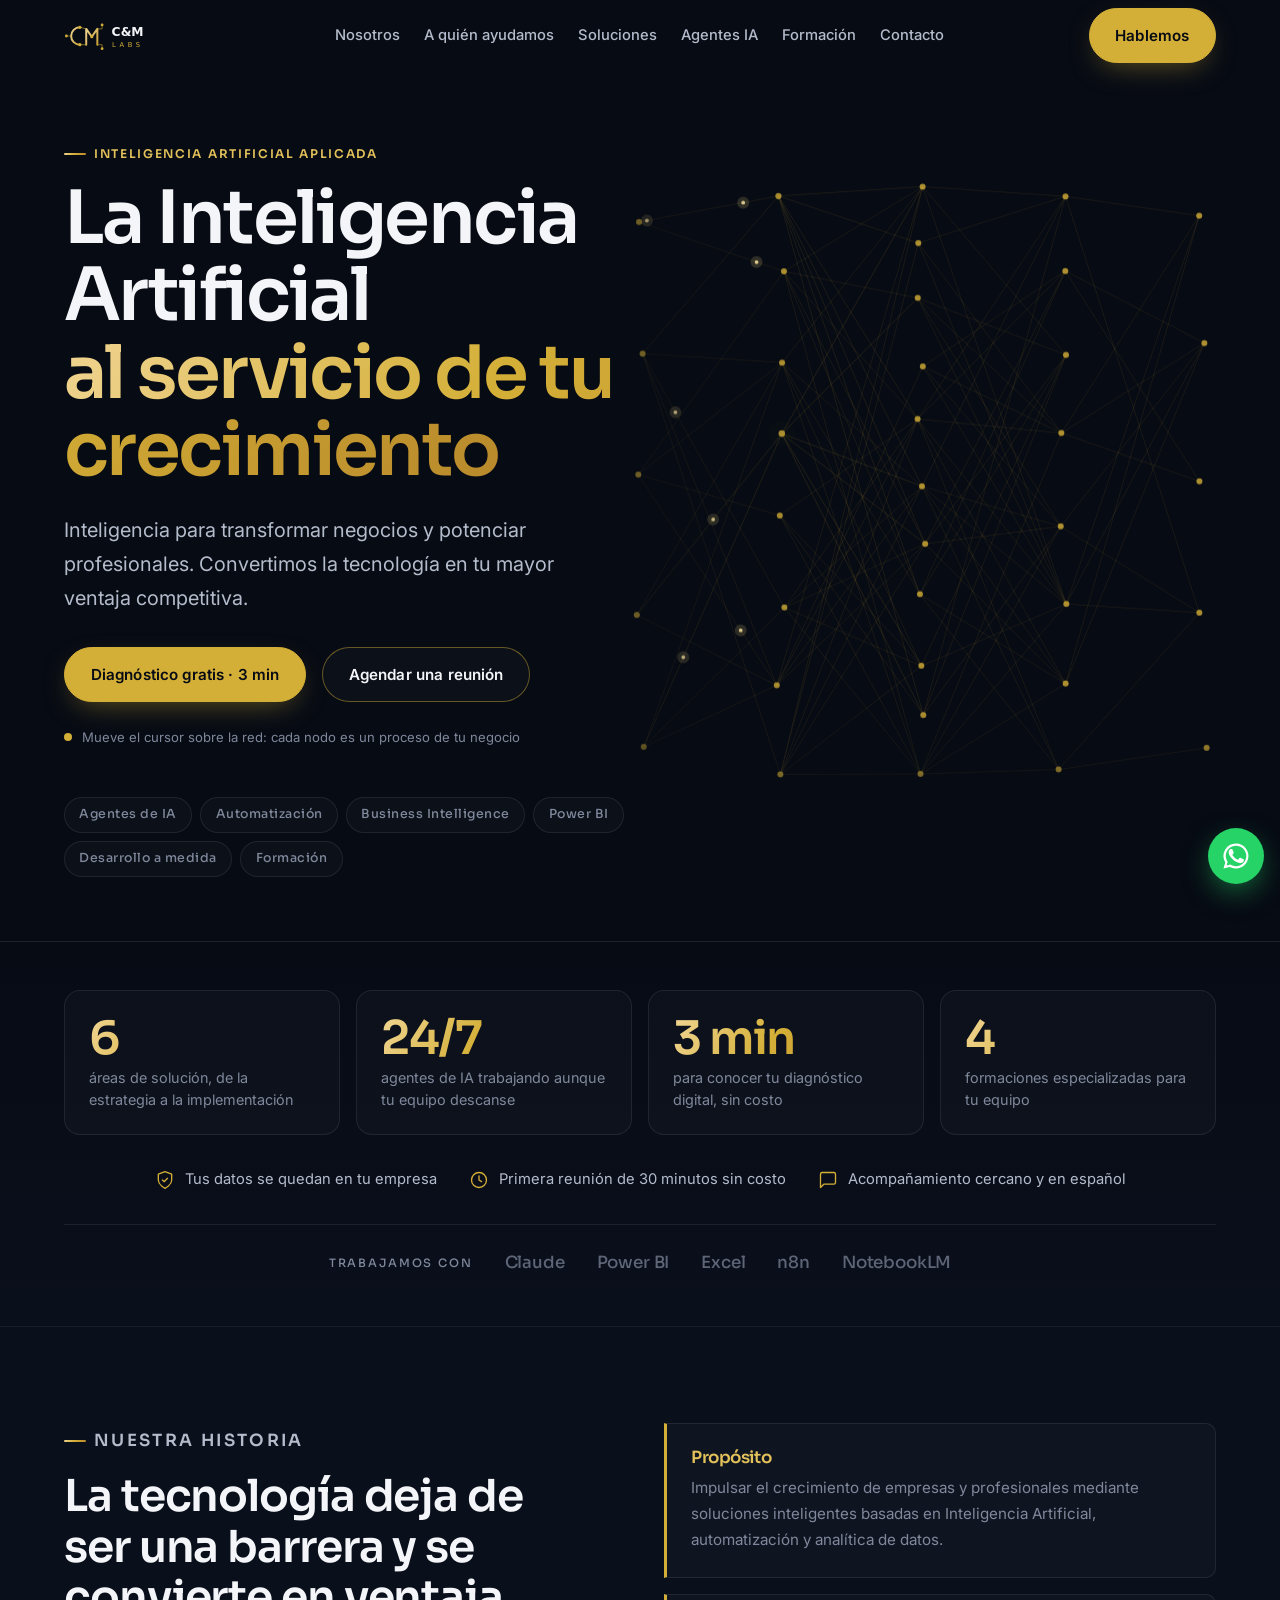
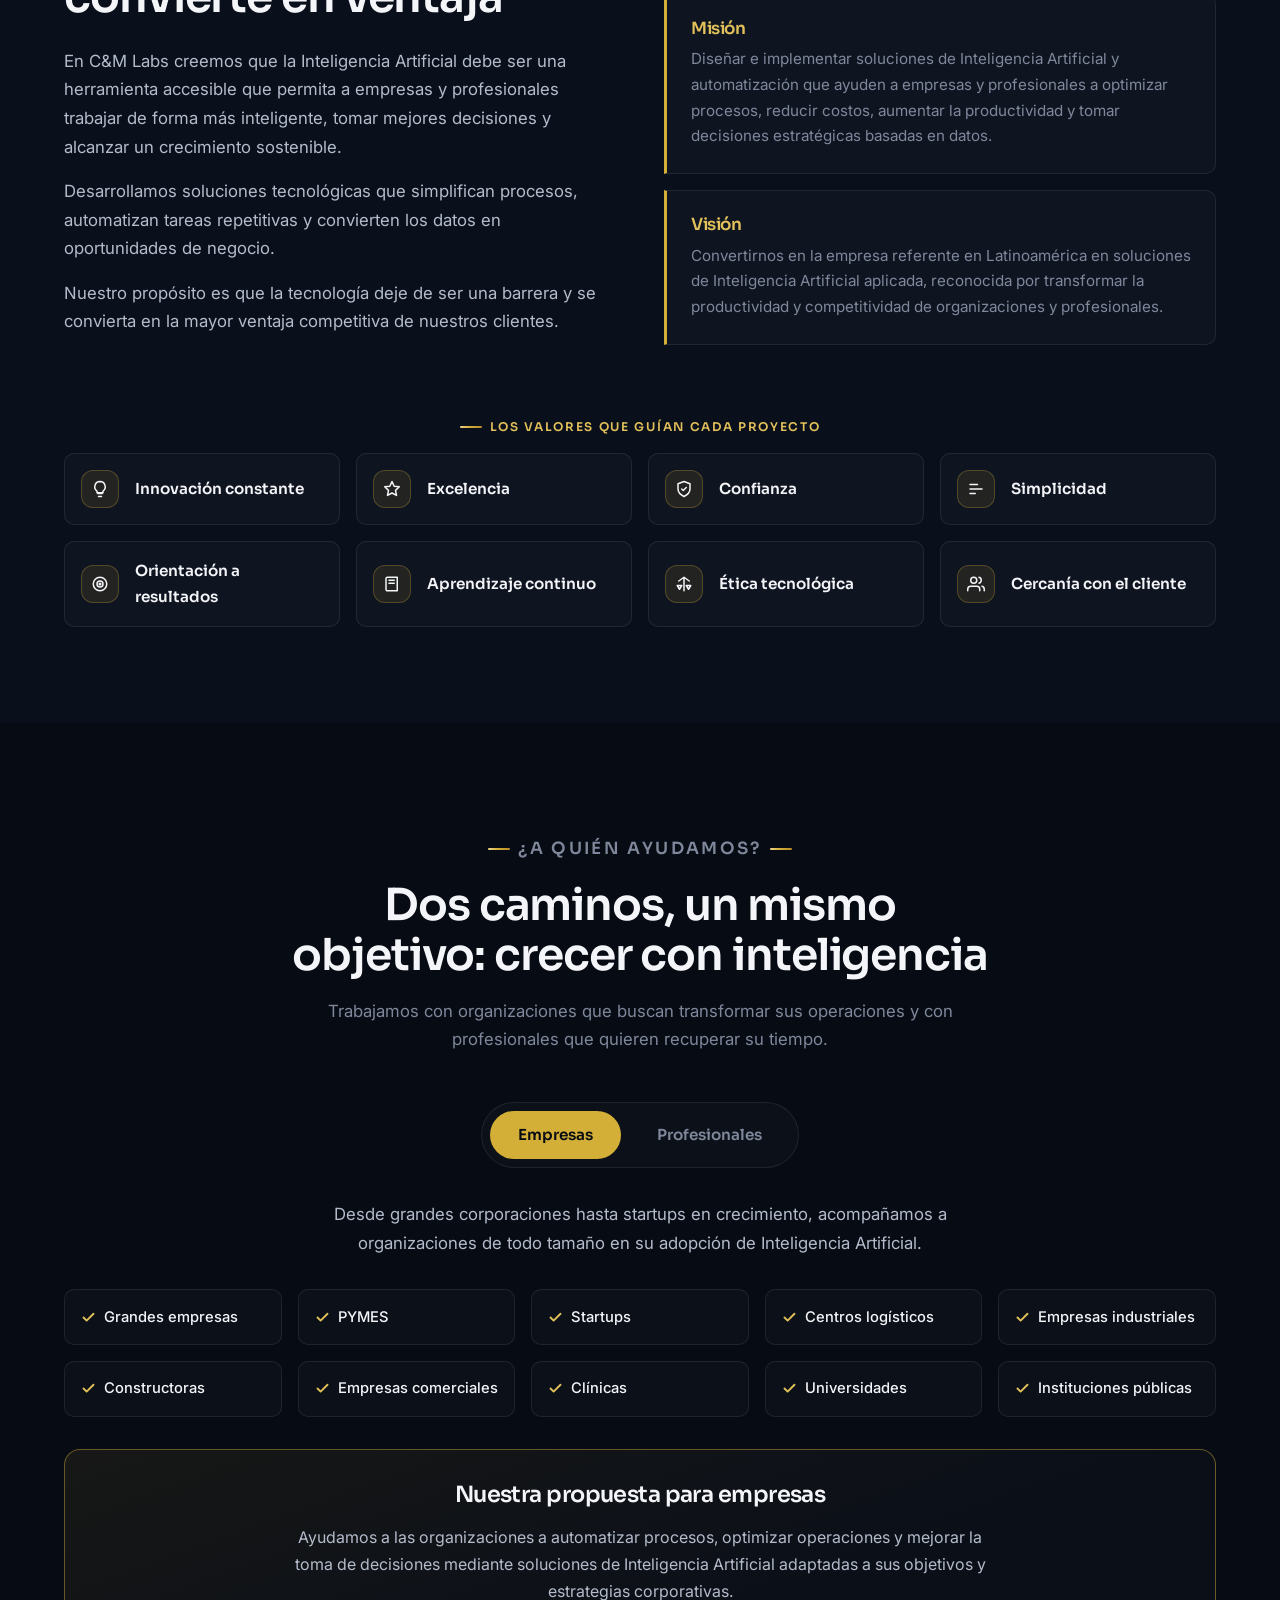
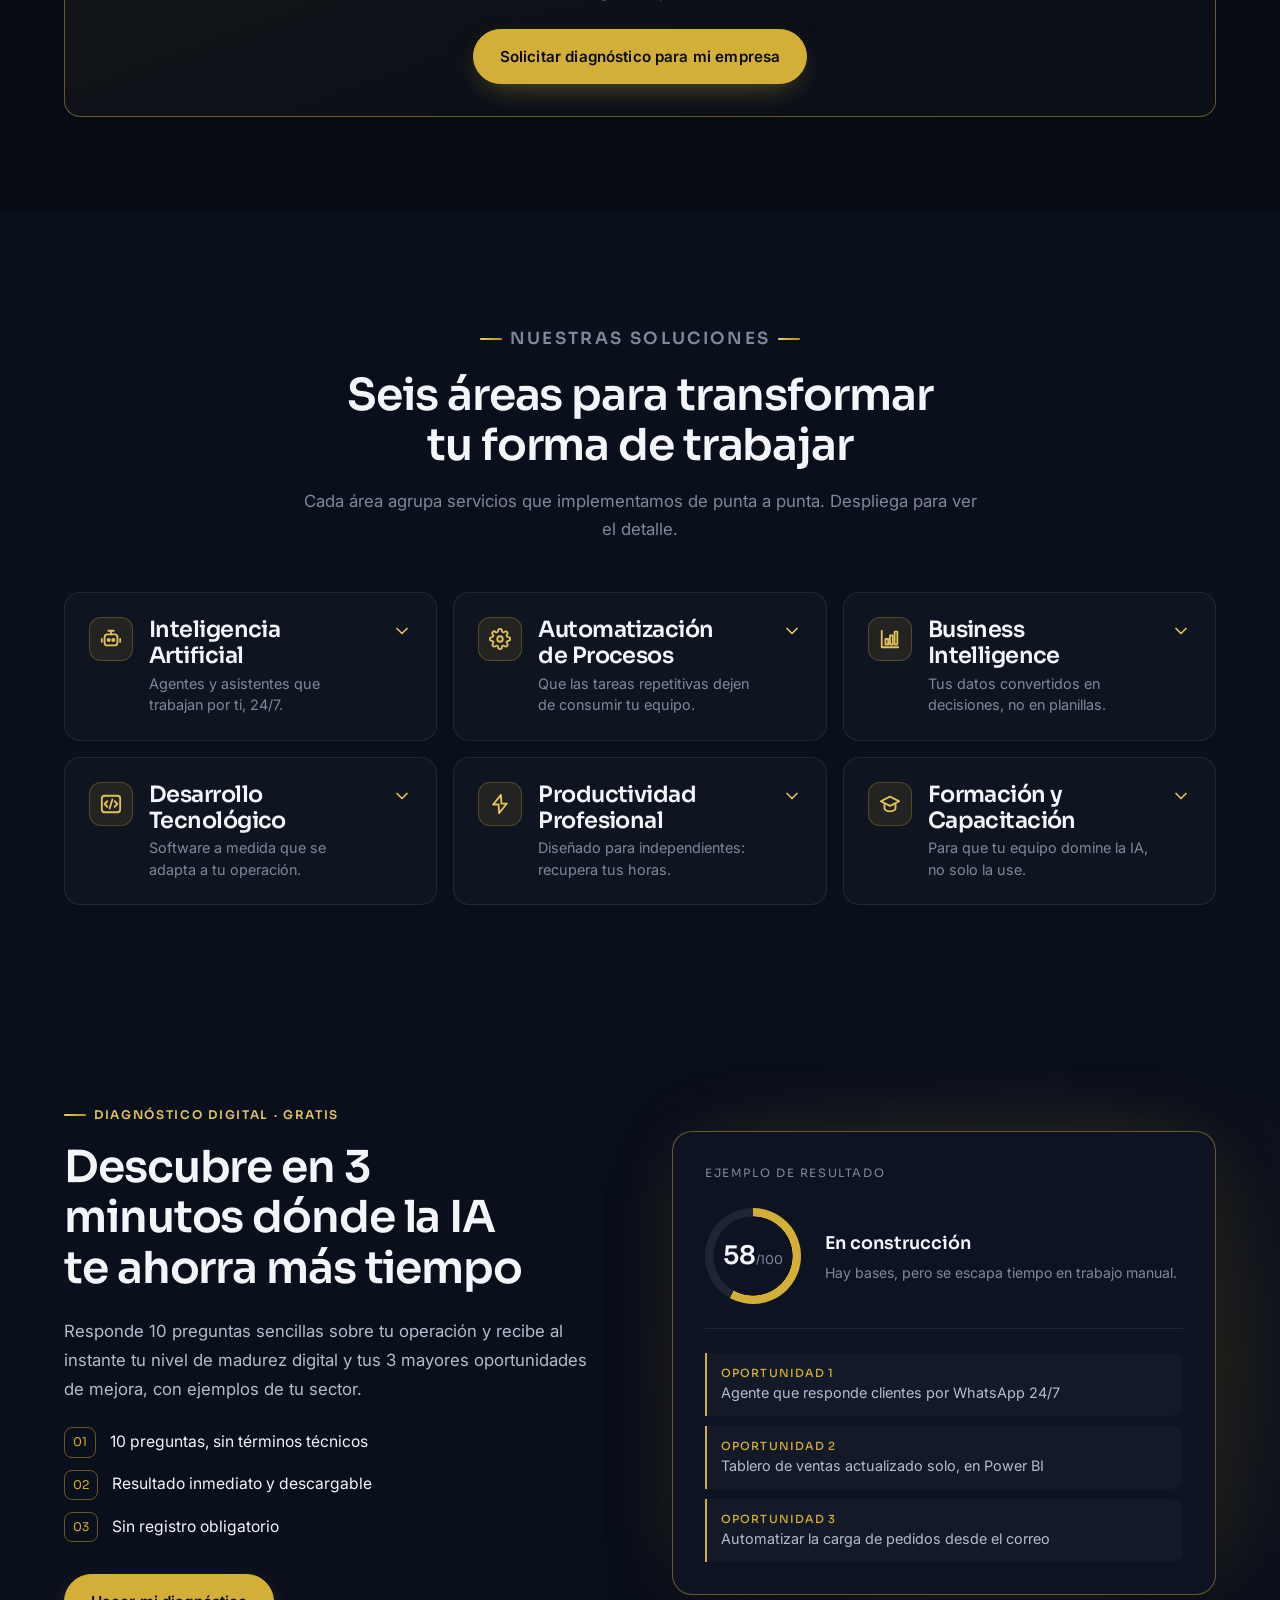
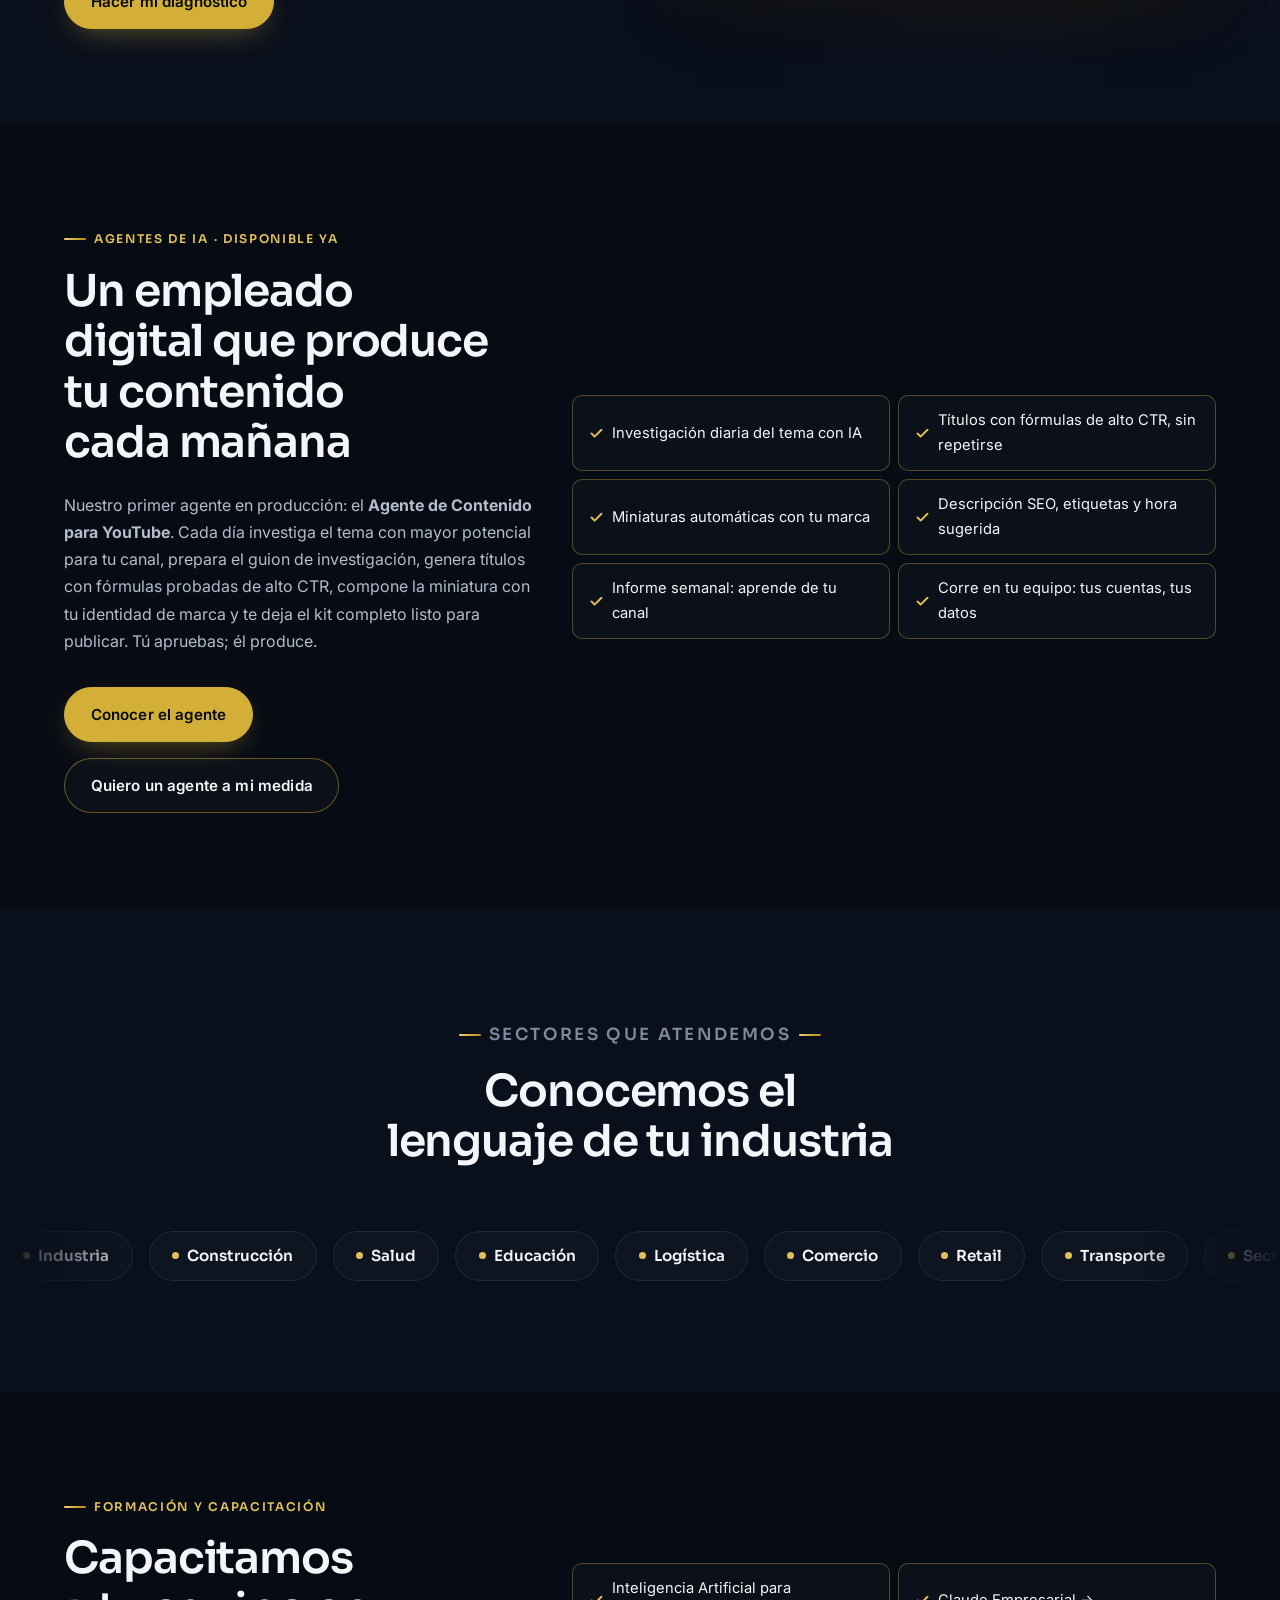
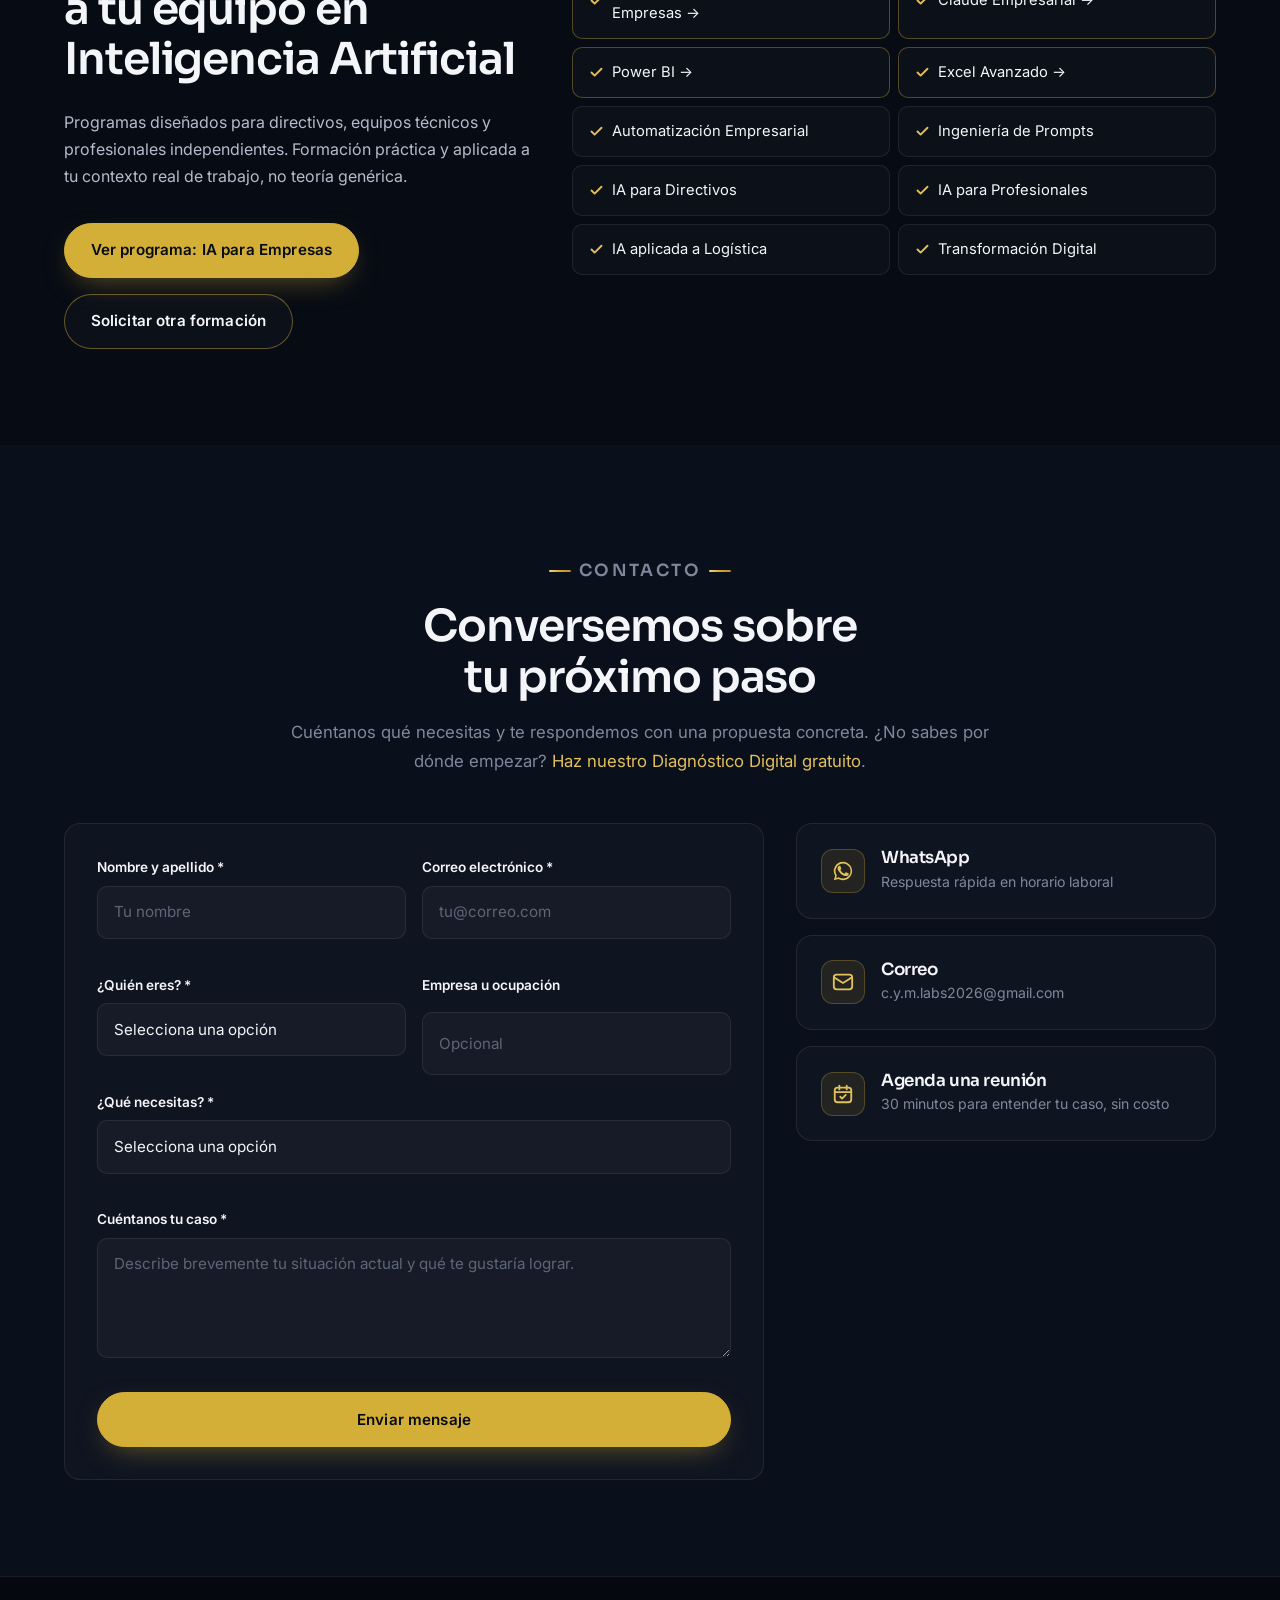
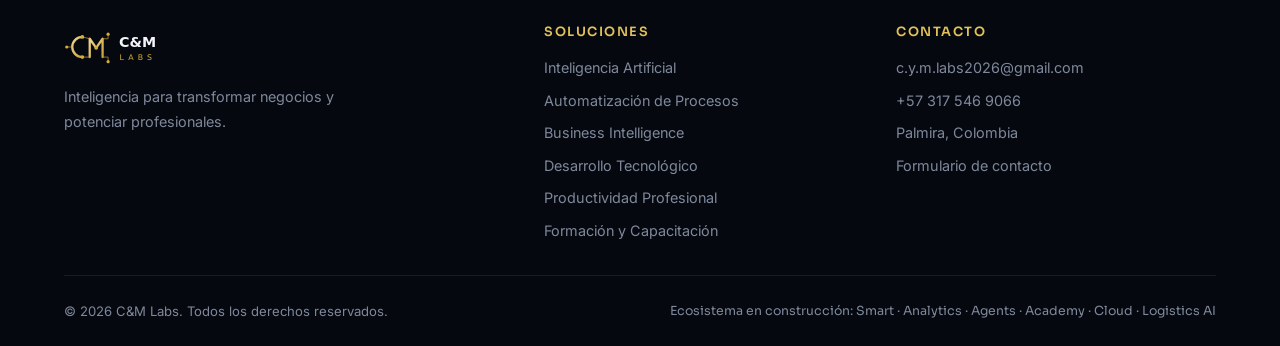
==== commit c4c11f89: "Rediseña el sitio con tema azul noche y oro y red neuronal interactiva - Paleta azul noche con acent" ====
--- a/index.html
+++ b/index.html
@@ -7,7 +7,7 @@
 <title>C&amp;M Labs | Inteligencia Artificial para transformar negocios y potenciar profesionales</title>
 <meta name="description" content="C&amp;M Labs diseña soluciones de Inteligencia Artificial, automatización de procesos y Business Intelligence para empresas y profesionales independientes. La IA al servicio de tu crecimiento.">
 <meta name="author" content="C&amp;M Labs">
-<meta name="theme-color" content="#0F172A">
+<meta name="theme-color" content="#070B14">
 
 <!-- NO BORRAR: verificación de propiedad en Google Search Console.
      Si se elimina, Google revoca el acceso a las estadísticas del sitio. -->
@@ -33,7 +33,7 @@
 
 <link rel="preconnect" href="https://fonts.googleapis.com">
 <link rel="preconnect" href="https://fonts.gstatic.com" crossorigin>
-<link href="https://fonts.googleapis.com/css2?family=Space+Grotesk:wght@500;600;700&family=Manrope:wght@400;500;600;700&family=Sora:wght@400;500;600&display=swap" rel="stylesheet">
+<link href="https://fonts.googleapis.com/css2?family=Sora:wght@300;400;500;600;700&family=Inter:wght@400;500;600&display=swap" rel="stylesheet">
 
 <link rel="stylesheet" href="css/styles.css">
 <script src="js/main.js" defer></script>
@@ -143,12 +143,13 @@
       </p>
 
       <div class="hero__acciones">
-        <a class="boton boton--primario" href="https://calendly.com/c-y-m-labs2026/30min" target="_blank" rel="noopener" data-calendly>
+        <a class="boton boton--primario" href="diagnostico/">Diagnóstico gratis · 3 min</a>
+        <a class="boton boton--secundario" href="https://calendly.com/c-y-m-labs2026/30min" target="_blank" rel="noopener" data-calendly>
           Agendar una reunión
         </a>
-        <a class="boton boton--secundario" href="#soluciones">Ver soluciones</a>
-        <a class="boton boton--secundario" href="diagnostico/" style="border-color: rgba(6,182,212,0.5);">🩺 Diagnóstico gratis · 3 min</a>
-      </div>
+      </div>
+
+      <p class="hero__pista" aria-hidden="true"><span></span>Mueve el cursor sobre la red: cada nodo es un proceso de tu negocio</p>
 
       <div class="hero__pastillas">
         <span class="pastilla">Agentes de IA</span>
@@ -158,6 +159,54 @@
         <span class="pastilla">Desarrollo a medida</span>
         <span class="pastilla">Formación</span>
       </div>
+    </div>
+  </div>
+</section>
+
+<!-- ============================ CIFRAS Y CONFIANZA ============================ -->
+<section class="franja" aria-label="Por qué confiar en C&amp;M Labs">
+  <div class="contenedor">
+    <ul class="cifras revelar">
+      <li class="cifra">
+        <span class="cifra__valor" data-contar="6">6</span>
+        <span class="cifra__texto">áreas de solución, de la estrategia a la implementación</span>
+      </li>
+      <li class="cifra">
+        <span class="cifra__valor">24/7</span>
+        <span class="cifra__texto">agentes de IA trabajando aunque tu equipo descanse</span>
+      </li>
+      <li class="cifra">
+        <span class="cifra__valor" data-contar="3" data-sufijo=" min">3 min</span>
+        <span class="cifra__texto">para conocer tu diagnóstico digital, sin costo</span>
+      </li>
+      <li class="cifra">
+        <span class="cifra__valor" data-contar="4">4</span>
+        <span class="cifra__texto">formaciones especializadas para tu equipo</span>
+      </li>
+    </ul>
+
+    <ul class="garantias revelar">
+      <li>
+        <svg viewBox="0 0 24 24" fill="none" stroke="currentColor" stroke-width="1.6" stroke-linecap="round" stroke-linejoin="round" aria-hidden="true"><path d="M12 22s8-4 8-10V5l-8-3-8 3v7c0 6 8 10 8 10z"/><path d="M9 12l2 2 4-4"/></svg>
+        Tus datos se quedan en tu empresa
+      </li>
+      <li>
+        <svg viewBox="0 0 24 24" fill="none" stroke="currentColor" stroke-width="1.6" stroke-linecap="round" stroke-linejoin="round" aria-hidden="true"><circle cx="12" cy="12" r="9"/><path d="M12 7v5l3 2"/></svg>
+        Primera reunión de 30 minutos sin costo
+      </li>
+      <li>
+        <svg viewBox="0 0 24 24" fill="none" stroke="currentColor" stroke-width="1.6" stroke-linecap="round" stroke-linejoin="round" aria-hidden="true"><path d="M21 15a2 2 0 0 1-2 2H7l-4 4V5a2 2 0 0 1 2-2h14a2 2 0 0 1 2 2z"/></svg>
+        Acompañamiento cercano y en español
+      </li>
+    </ul>
+
+    <div class="herramientas revelar">
+      <span class="herramientas__titulo">Trabajamos con</span>
+      <span>Claude</span>
+      <span>Power BI</span>
+      <span>Excel</span>
+      <span>n8n</span>
+      <span>NotebookLM</span>
     </div>
   </div>
 </section>
@@ -369,7 +418,7 @@
         <div class="solucion__panel" id="sol-ia">
           <div>
             <ul class="solucion__lista">
-              <li style="border-color: rgba(6,182,212,0.4);"><a href="agentes/agente-contenido-youtube.html" style="color: var(--texto);">Agente de Contenido para YouTube&nbsp;→</a></li>
+              <li style="border-color: rgba(212,175,55,0.35);"><a href="agentes/agente-contenido-youtube.html" style="color: var(--texto);">Agente de Contenido para YouTube&nbsp;→</a></li>
               <li>Agentes de IA personalizados</li>
               <li>Chatbots inteligentes</li>
               <li>Asistentes virtuales</li>
@@ -532,6 +581,48 @@
   </div>
 </section>
 
+<!-- ============================ DIAGNÓSTICO DESTACADO ============================ -->
+<section class="seccion diag-destacado" id="diagnostico">
+  <div class="contenedor">
+    <div class="diag-destacado__grid revelar">
+
+      <div>
+        <p class="etiqueta">Diagnóstico Digital · Gratis</p>
+        <h2>Descubre en 3 minutos dónde la IA te ahorra más tiempo</h2>
+        <p class="diag-destacado__texto">
+          Responde 10 preguntas sencillas sobre tu operación y recibe al instante tu nivel de
+          madurez digital y tus 3 mayores oportunidades de mejora, con ejemplos de tu sector.
+        </p>
+        <ul class="diag-destacado__lista">
+          <li><span>01</span>10 preguntas, sin términos técnicos</li>
+          <li><span>02</span>Resultado inmediato y descargable</li>
+          <li><span>03</span>Sin registro obligatorio</li>
+        </ul>
+        <a class="boton boton--primario" href="diagnostico/">Hacer mi diagnóstico</a>
+      </div>
+
+      <div class="diag-vista" aria-label="Ejemplo de resultado del diagnóstico">
+        <p class="diag-vista__marca">Ejemplo de resultado</p>
+        <div class="diag-vista__nivel">
+          <div class="diag-vista__anillo" style="--valor: 58;">
+            <span>58<small>/100</small></span>
+          </div>
+          <div>
+            <p class="diag-vista__titulo">En construcción</p>
+            <p class="diag-vista__desc">Hay bases, pero se escapa tiempo en trabajo manual.</p>
+          </div>
+        </div>
+        <ol class="diag-vista__ops">
+          <li><b>Oportunidad 1</b> Agente que responde clientes por WhatsApp 24/7</li>
+          <li><b>Oportunidad 2</b> Tablero de ventas actualizado solo, en Power BI</li>
+          <li><b>Oportunidad 3</b> Automatizar la carga de pedidos desde el correo</li>
+        </ol>
+      </div>
+
+    </div>
+  </div>
+</section>
+
 <!-- ============================ AGENTES DE IA ============================ -->
 <section class="seccion" id="agentes">
   <div class="contenedor">
@@ -553,12 +644,12 @@
       </div>
 
       <ul class="formacion__lista">
-        <li style="border-color: rgba(6,182,212,0.4);"><svg viewBox="0 0 24 24" fill="none" stroke="currentColor" stroke-width="3" stroke-linecap="round" stroke-linejoin="round" aria-hidden="true"><path d="M20 6L9 17l-5-5"/></svg>Investigación diaria del tema con IA</li>
-        <li style="border-color: rgba(6,182,212,0.4);"><svg viewBox="0 0 24 24" fill="none" stroke="currentColor" stroke-width="3" stroke-linecap="round" stroke-linejoin="round" aria-hidden="true"><path d="M20 6L9 17l-5-5"/></svg>Títulos con fórmulas de alto CTR, sin repetirse</li>
-        <li style="border-color: rgba(6,182,212,0.4);"><svg viewBox="0 0 24 24" fill="none" stroke="currentColor" stroke-width="3" stroke-linecap="round" stroke-linejoin="round" aria-hidden="true"><path d="M20 6L9 17l-5-5"/></svg>Miniaturas automáticas con tu marca</li>
-        <li style="border-color: rgba(6,182,212,0.4);"><svg viewBox="0 0 24 24" fill="none" stroke="currentColor" stroke-width="3" stroke-linecap="round" stroke-linejoin="round" aria-hidden="true"><path d="M20 6L9 17l-5-5"/></svg>Descripción SEO, etiquetas y hora sugerida</li>
-        <li style="border-color: rgba(6,182,212,0.4);"><svg viewBox="0 0 24 24" fill="none" stroke="currentColor" stroke-width="3" stroke-linecap="round" stroke-linejoin="round" aria-hidden="true"><path d="M20 6L9 17l-5-5"/></svg>Informe semanal: aprende de tu canal</li>
-        <li style="border-color: rgba(6,182,212,0.4);"><svg viewBox="0 0 24 24" fill="none" stroke="currentColor" stroke-width="3" stroke-linecap="round" stroke-linejoin="round" aria-hidden="true"><path d="M20 6L9 17l-5-5"/></svg>Corre en tu equipo: tus cuentas, tus datos</li>
+        <li style="border-color: rgba(212,175,55,0.35);"><svg viewBox="0 0 24 24" fill="none" stroke="currentColor" stroke-width="3" stroke-linecap="round" stroke-linejoin="round" aria-hidden="true"><path d="M20 6L9 17l-5-5"/></svg>Investigación diaria del tema con IA</li>
+        <li style="border-color: rgba(212,175,55,0.35);"><svg viewBox="0 0 24 24" fill="none" stroke="currentColor" stroke-width="3" stroke-linecap="round" stroke-linejoin="round" aria-hidden="true"><path d="M20 6L9 17l-5-5"/></svg>Títulos con fórmulas de alto CTR, sin repetirse</li>
+        <li style="border-color: rgba(212,175,55,0.35);"><svg viewBox="0 0 24 24" fill="none" stroke="currentColor" stroke-width="3" stroke-linecap="round" stroke-linejoin="round" aria-hidden="true"><path d="M20 6L9 17l-5-5"/></svg>Miniaturas automáticas con tu marca</li>
+        <li style="border-color: rgba(212,175,55,0.35);"><svg viewBox="0 0 24 24" fill="none" stroke="currentColor" stroke-width="3" stroke-linecap="round" stroke-linejoin="round" aria-hidden="true"><path d="M20 6L9 17l-5-5"/></svg>Descripción SEO, etiquetas y hora sugerida</li>
+        <li style="border-color: rgba(212,175,55,0.35);"><svg viewBox="0 0 24 24" fill="none" stroke="currentColor" stroke-width="3" stroke-linecap="round" stroke-linejoin="round" aria-hidden="true"><path d="M20 6L9 17l-5-5"/></svg>Informe semanal: aprende de tu canal</li>
+        <li style="border-color: rgba(212,175,55,0.35);"><svg viewBox="0 0 24 24" fill="none" stroke="currentColor" stroke-width="3" stroke-linecap="round" stroke-linejoin="round" aria-hidden="true"><path d="M20 6L9 17l-5-5"/></svg>Corre en tu equipo: tus cuentas, tus datos</li>
       </ul>
 
     </div>
@@ -624,10 +715,10 @@
       </div>
 
       <ul class="formacion__lista">
-        <li style="border-color: rgba(6,182,212,0.4);"><svg viewBox="0 0 24 24" fill="none" stroke="currentColor" stroke-width="3" stroke-linecap="round" stroke-linejoin="round" aria-hidden="true"><path d="M20 6L9 17l-5-5"/></svg><a href="formacion/ia-para-empresas.html" style="color: var(--texto);">Inteligencia Artificial para Empresas&nbsp;→</a></li>
-        <li style="border-color: rgba(6,182,212,0.4);"><svg viewBox="0 0 24 24" fill="none" stroke="currentColor" stroke-width="3" stroke-linecap="round" stroke-linejoin="round" aria-hidden="true"><path d="M20 6L9 17l-5-5"/></svg><a href="formacion/claude-empresarial.html" style="color: var(--texto);">Claude Empresarial&nbsp;→</a></li>
-        <li style="border-color: rgba(6,182,212,0.4);"><svg viewBox="0 0 24 24" fill="none" stroke="currentColor" stroke-width="3" stroke-linecap="round" stroke-linejoin="round" aria-hidden="true"><path d="M20 6L9 17l-5-5"/></svg><a href="formacion/power-bi.html" style="color: var(--texto);">Power BI&nbsp;→</a></li>
-        <li style="border-color: rgba(6,182,212,0.4);"><svg viewBox="0 0 24 24" fill="none" stroke="currentColor" stroke-width="3" stroke-linecap="round" stroke-linejoin="round" aria-hidden="true"><path d="M20 6L9 17l-5-5"/></svg><a href="formacion/excel-avanzado.html" style="color: var(--texto);">Excel Avanzado&nbsp;→</a></li>
+        <li style="border-color: rgba(212,175,55,0.35);"><svg viewBox="0 0 24 24" fill="none" stroke="currentColor" stroke-width="3" stroke-linecap="round" stroke-linejoin="round" aria-hidden="true"><path d="M20 6L9 17l-5-5"/></svg><a href="formacion/ia-para-empresas.html" style="color: var(--texto);">Inteligencia Artificial para Empresas&nbsp;→</a></li>
+        <li style="border-color: rgba(212,175,55,0.35);"><svg viewBox="0 0 24 24" fill="none" stroke="currentColor" stroke-width="3" stroke-linecap="round" stroke-linejoin="round" aria-hidden="true"><path d="M20 6L9 17l-5-5"/></svg><a href="formacion/claude-empresarial.html" style="color: var(--texto);">Claude Empresarial&nbsp;→</a></li>
+        <li style="border-color: rgba(212,175,55,0.35);"><svg viewBox="0 0 24 24" fill="none" stroke="currentColor" stroke-width="3" stroke-linecap="round" stroke-linejoin="round" aria-hidden="true"><path d="M20 6L9 17l-5-5"/></svg><a href="formacion/power-bi.html" style="color: var(--texto);">Power BI&nbsp;→</a></li>
+        <li style="border-color: rgba(212,175,55,0.35);"><svg viewBox="0 0 24 24" fill="none" stroke="currentColor" stroke-width="3" stroke-linecap="round" stroke-linejoin="round" aria-hidden="true"><path d="M20 6L9 17l-5-5"/></svg><a href="formacion/excel-avanzado.html" style="color: var(--texto);">Excel Avanzado&nbsp;→</a></li>
         <li><svg viewBox="0 0 24 24" fill="none" stroke="currentColor" stroke-width="3" stroke-linecap="round" stroke-linejoin="round" aria-hidden="true"><path d="M20 6L9 17l-5-5"/></svg>Automatización Empresarial</li>
         <li><svg viewBox="0 0 24 24" fill="none" stroke="currentColor" stroke-width="3" stroke-linecap="round" stroke-linejoin="round" aria-hidden="true"><path d="M20 6L9 17l-5-5"/></svg>Ingeniería de Prompts</li>
         <li><svg viewBox="0 0 24 24" fill="none" stroke="currentColor" stroke-width="3" stroke-linecap="round" stroke-linejoin="round" aria-hidden="true"><path d="M20 6L9 17l-5-5"/></svg>IA para Directivos</li>
--- a/css/styles.css
+++ b/css/styles.css
@@ -4,31 +4,42 @@
    ========================================================================== */
 
 :root {
-  /* Color de marca */
-  --azul-corporativo: #0F172A;
-  --azul-tecnologico: #2563EB;
-  --cian-ia: #06B6D4;
+  /* Color de marca — tema "Azul noche y oro"
+     Fondo casi negro que transmite tecnología seria; el oro solo como acento.
+     Los nombres antiguos (--azul-*, --cian-ia) se conservan como alias para no
+     romper los estilos internos de cada página. */
+  --noche: #070B14;          /* fondo principal */
+  --tinta: #070B14;          /* texto sobre botones dorados */
+  --oro: #D4AF37;            /* acento: botones, líneas, iconos */
+  --oro-texto: #E2C15A;      /* oro para texto pequeño sobre fondo oscuro */
+  --oro-claro: #F0D592;      /* oro brillante: resaltes y estados hover */
+  --oro-velo: rgba(212, 175, 55, 0.10);
+
+  --azul-corporativo: var(--tinta);
+  --azul-tecnologico: var(--oro);
+  --azul-tec: var(--oro);
+  --cian-ia: var(--oro-texto);
   --blanco: #FFFFFF;
-  --gris-claro: #F3F4F6;
+  --gris-claro: #F4F5F8;
 
   /* Superficies derivadas */
-  --fondo: #0F172A;
-  --fondo-alt: #131F3A;
-  --superficie: rgba(255, 255, 255, 0.04);
-  --superficie-hover: rgba(255, 255, 255, 0.07);
-  --borde: rgba(255, 255, 255, 0.10);
-  --borde-fuerte: rgba(255, 255, 255, 0.18);
+  --fondo: #070B14;
+  --fondo-alt: #0A0F1C;
+  --superficie: rgba(255, 255, 255, 0.025);
+  --superficie-hover: rgba(255, 255, 255, 0.05);
+  --borde: rgba(255, 255, 255, 0.08);
+  --borde-fuerte: rgba(212, 175, 55, 0.45);
 
   /* Texto */
-  --texto: #FFFFFF;
-  --texto-suave: #C7D0DE;
-  --texto-tenue: #94A3B8;
-
-  --degradado: linear-gradient(135deg, var(--azul-tecnologico), var(--cian-ia));
+  --texto: #F4F5F8;
+  --texto-suave: #B4BCCB;
+  --texto-tenue: #7F889B;
+
+  --degradado: linear-gradient(120deg, #F0D592 0%, #D4AF37 45%, #B8892B 100%);
 
   /* Tipografía */
-  --font-titular: 'Space Grotesk', system-ui, sans-serif;
-  --font-texto: 'Manrope', system-ui, sans-serif;
+  --font-titular: 'Sora', system-ui, sans-serif;
+  --font-texto: 'Inter', system-ui, sans-serif;
   --font-dato: 'Sora', system-ui, sans-serif;
 
   /* Escala de espaciado (base 8px) */
@@ -47,7 +58,7 @@
   --contenedor: 1200px;
   --nav-alto: 72px;
 
-  --sombra: 0 18px 50px -12px rgba(0, 0, 0, 0.55);
+  --sombra: 0 24px 60px -20px rgba(0, 0, 0, 0.7);
   --transicion: 0.25s cubic-bezier(0.4, 0, 0.2, 1);
 }
 
@@ -87,8 +98,8 @@
   font-family: var(--font-titular);
   color: var(--texto);
   line-height: 1.15;
-  font-weight: 700;
-  letter-spacing: -0.02em;
+  font-weight: 600;
+  letter-spacing: -0.025em;
   text-wrap: balance;
 }
 
@@ -171,8 +182,8 @@
   left: var(--e-2);
   z-index: 200;
   padding: 0.75rem 1.25rem;
-  background: var(--azul-tecnologico);
-  color: var(--blanco);
+  background: var(--oro);
+  color: var(--tinta);
   border-radius: var(--radio-s);
   transition: top var(--transicion);
 }
@@ -204,23 +215,27 @@
   gap: var(--e-1);
   padding: 0.85rem 1.6rem;
   border-radius: var(--radio-pill);
-  font-family: var(--font-titular);
+  font-family: var(--font-texto);
   font-weight: 600;
   font-size: 0.95rem;
+  letter-spacing: 0.01em;
   text-align: center;
   transition: transform var(--transicion), box-shadow var(--transicion),
               background-color var(--transicion), border-color var(--transicion);
 }
 
 .boton--primario {
-  background: var(--degradado);
-  color: var(--blanco);
-  box-shadow: 0 10px 30px -10px rgba(37, 99, 235, 0.8);
+  background: var(--oro);
+  color: var(--tinta);
+  border: 1px solid var(--oro);
+  box-shadow: 0 10px 30px -12px rgba(212, 175, 55, 0.55);
 }
 
 .boton--primario:hover {
   transform: translateY(-2px);
-  box-shadow: 0 16px 40px -10px rgba(6, 182, 212, 0.75);
+  background: var(--oro-claro);
+  border-color: var(--oro-claro);
+  box-shadow: 0 16px 40px -12px rgba(212, 175, 55, 0.7);
 }
 
 .boton--secundario {
@@ -230,7 +245,8 @@
 }
 
 .boton--secundario:hover {
-  border-color: var(--cian-ia);
+  border-color: var(--oro);
+  color: var(--oro-texto);
   background: var(--superficie-hover);
   transform: translateY(-2px);
 }
@@ -252,7 +268,7 @@
 }
 
 .nav--scrolled {
-  background-color: rgba(15, 23, 42, 0.85);
+  background-color: rgba(7, 11, 20, 0.82);
   backdrop-filter: blur(14px);
   -webkit-backdrop-filter: blur(14px);
   border-bottom-color: var(--borde);
@@ -288,9 +304,8 @@
   position: absolute;
   left: 0; bottom: 0;
   width: 100%;
-  height: 2px;
-  background: var(--degradado);
-  border-radius: 2px;
+  height: 1px;
+  background: var(--oro);
   transform: scaleX(0);
   transform-origin: left;
   transition: transform var(--transicion);
@@ -334,7 +349,7 @@
   position: fixed;
   inset: var(--nav-alto) 0 0 0;
   z-index: 99;
-  background-color: rgba(15, 23, 42, 0.98);
+  background-color: rgba(7, 11, 20, 0.98);
   backdrop-filter: blur(16px);
   -webkit-backdrop-filter: blur(16px);
   padding: var(--e-4) var(--e-3) var(--e-6);
@@ -393,14 +408,15 @@
   z-index: 0;
 }
 
+/* Velo: oscurece la red detrás del texto para que siempre se lea bien */
 .hero::after {
   content: '';
   position: absolute;
   inset: 0;
   z-index: 1;
   background:
-    radial-gradient(ellipse 70% 55% at 50% 45%, rgba(37, 99, 235, 0.22), transparent 70%),
-    linear-gradient(to bottom, transparent 55%, var(--fondo) 100%);
+    radial-gradient(ellipse 65% 55% at 50% 45%, rgba(7, 11, 20, 0.78), rgba(7, 11, 20, 0.15) 80%),
+    linear-gradient(to bottom, transparent 70%, var(--fondo) 100%);
   pointer-events: none;
 }
 
@@ -413,12 +429,18 @@
 
 .hero__contenido { max-width: 860px; margin-inline: auto; }
 
-.hero h1 { margin-bottom: var(--e-3); }
+.hero h1 {
+  margin-bottom: var(--e-3);
+  font-size: clamp(2.4rem, 6vw, 4.6rem);
+  font-weight: 600;
+  letter-spacing: -0.035em;
+  line-height: 1.05;
+}
 
 .hero__bajada {
-  font-size: clamp(1.05rem, 2.2vw, 1.3rem);
+  font-size: clamp(1.05rem, 2.2vw, 1.25rem);
   color: var(--texto-suave);
-  max-width: 640px;
+  max-width: 560px;
   margin: 0 auto var(--e-4);
 }
 
@@ -427,6 +449,30 @@
   flex-wrap: wrap;
   gap: var(--e-2);
   justify-content: center;
+}
+
+.hero__pista {
+  display: none;
+  align-items: center;
+  gap: 10px;
+  margin-top: var(--e-3);
+  font-size: 0.82rem;
+  color: var(--texto-tenue);
+}
+
+.hero__pista span {
+  width: 8px;
+  height: 8px;
+  border-radius: 50%;
+  background: var(--oro);
+  box-shadow: 0 0 0 0 rgba(212, 175, 55, 0.6);
+  animation: latido 2s infinite;
+}
+
+@keyframes latido {
+  0%   { box-shadow: 0 0 0 0 rgba(212, 175, 55, 0.55); }
+  70%  { box-shadow: 0 0 0 10px rgba(212, 175, 55, 0); }
+  100% { box-shadow: 0 0 0 0 rgba(212, 175, 55, 0); }
 }
 
 .hero__pastillas {
@@ -435,6 +481,24 @@
   gap: var(--e-1);
   justify-content: center;
   margin-top: var(--e-5);
+}
+
+/* Escritorio: texto a la izquierda, la red ocupa la mitad derecha */
+@media (min-width: 1000px) {
+  .hero .contenedor { text-align: left; }
+  .hero__contenido { max-width: 620px; margin-inline: 0; }
+  .hero__bajada { margin-inline: 0; }
+  .hero__acciones,
+  .hero__pastillas { justify-content: flex-start; }
+  .hero::after {
+    background:
+      linear-gradient(90deg, rgba(7, 11, 20, 0.95) 0%, rgba(7, 11, 20, 0.75) 38%, rgba(7, 11, 20, 0) 62%),
+      linear-gradient(to bottom, transparent 75%, var(--fondo) 100%);
+  }
+}
+
+@media (hover: hover) and (min-width: 1000px) {
+  .hero__pista { display: flex; }
 }
 
 .pastilla {
@@ -475,9 +539,9 @@
   display: grid;
   place-items: center;
   border-radius: 12px;
-  background: rgba(37, 99, 235, 0.15);
-  border: 1px solid rgba(6, 182, 212, 0.3);
-  color: var(--cian-ia);
+  background: var(--oro-velo);
+  border: 1px solid rgba(212, 175, 55, 0.28);
+  color: var(--oro-texto);
   margin-bottom: var(--e-2);
   flex-shrink: 0;
 }
@@ -508,8 +572,8 @@
 .pmv__item {
   background: var(--superficie);
   border: 1px solid var(--borde);
-  border-left: 3px solid var(--cian-ia);
-  border-radius: var(--radio-s);
+  border-left: 3px solid var(--oro);
+  border-radius: 0 var(--radio-s) var(--radio-s) 0;
   padding: var(--e-3);
 }
 
@@ -583,8 +647,8 @@
 }
 
 .pestana[aria-selected='true'] {
-  background: var(--degradado);
-  color: var(--blanco);
+  background: var(--oro);
+  color: var(--tinta);
 }
 
 .panel[hidden] { display: none; }
@@ -631,8 +695,8 @@
 }
 
 .propuesta {
-  background: linear-gradient(135deg, rgba(37, 99, 235, 0.12), rgba(6, 182, 212, 0.08));
-  border: 1px solid rgba(6, 182, 212, 0.28);
+  background: linear-gradient(160deg, rgba(212, 175, 55, 0.08), rgba(255, 255, 255, 0.02) 60%);
+  border: 1px solid var(--borde-fuerte);
   border-radius: var(--radio);
   padding: var(--e-4);
   text-align: center;
@@ -664,7 +728,7 @@
 }
 
 .solucion:hover { border-color: var(--borde-fuerte); }
-.solucion:has([aria-expanded='true']) { border-color: rgba(6, 182, 212, 0.5); }
+.solucion:has([aria-expanded='true']) { border-color: var(--borde-fuerte); }
 
 .solucion__boton {
   display: flex;
@@ -717,7 +781,7 @@
   font-size: 0.85rem;
   color: var(--texto-suave);
   padding: 0.35rem 0.8rem;
-  background: rgba(255, 255, 255, 0.05);
+  background: var(--fondo);
   border: 1px solid var(--borde);
   border-radius: var(--radio-pill);
 }
@@ -834,7 +898,7 @@
 .campo textarea {
   width: 100%;
   padding: 0.8rem var(--e-2);
-  background: rgba(15, 23, 42, 0.6);
+  background: rgba(255, 255, 255, 0.03);
   border: 1px solid var(--borde);
   border-radius: var(--radio-s);
   color: var(--texto);
@@ -845,20 +909,20 @@
 .campo textarea { resize: vertical; min-height: 120px; }
 
 .campo input::placeholder,
-.campo textarea::placeholder { color: #64748B; }
+.campo textarea::placeholder { color: #5D6577; }
 
 .campo input:focus,
 .campo select:focus,
 .campo textarea:focus {
   outline: none;
   border-color: var(--cian-ia);
-  background: rgba(15, 23, 42, 0.9);
-  box-shadow: 0 0 0 3px rgba(6, 182, 212, 0.15);
+  background: rgba(255, 255, 255, 0.05);
+  box-shadow: 0 0 0 3px rgba(212, 175, 55, 0.15);
 }
 
 .campo select { appearance: none; cursor: pointer; }
 
-.campo select option { background: var(--azul-corporativo); color: var(--texto); }
+.campo select option { background: #0A0F1C; color: var(--texto); }
 
 .campo--doble {
   display: grid;
@@ -886,14 +950,14 @@
 .formulario__estado[hidden] { display: none; }
 
 .formulario__estado--ok {
-  background: rgba(6, 182, 212, 0.12);
-  border: 1px solid rgba(6, 182, 212, 0.4);
-  color: var(--cian-ia);
+  background: var(--oro-velo);
+  border: 1px solid var(--borde-fuerte);
+  color: var(--oro-texto);
 }
 
 .formulario__estado--error {
-  background: rgba(248, 113, 113, 0.1);
-  border: 1px solid rgba(248, 113, 113, 0.4);
+  background: rgba(248, 113, 113, 0.08);
+  border: 1px solid rgba(248, 113, 113, 0.35);
   color: #FCA5A5;
 }
 
@@ -932,7 +996,7 @@
 /* ========================= Pie de página ========================= */
 
 .pie {
-  background: #0A0F1E;
+  background: #05080F;
   border-top: 1px solid var(--borde);
   padding-block: var(--e-5) var(--e-3);
 }
@@ -1002,7 +1066,7 @@
   align-items: center;
   text-align: center;
   font-size: 0.82rem;
-  color: #64748B;
+  color: var(--texto-tenue);
 }
 
 .pie__ecosistema { font-family: var(--font-dato); font-size: 0.78rem; }
@@ -1087,7 +1151,6 @@
 
   .revelar { opacity: 1; transform: none; }
   .marquesina__pista { animation: none; }
-  #hero-canvas { display: none; }
 }
 
 /* ========================= Impresión ========================= */
@@ -1096,3 +1159,240 @@
   .nav, .menu-movil, .whatsapp-flotante, #hero-canvas { display: none !important; }
   body { background: #fff; color: #000; }
 }
+
+/* ========================= Brillo que sigue al cursor =========================
+   main.js actualiza --mx / --my en la tarjeta bajo el cursor. */
+
+:is(.solucion, .valor, .publico__item, .contacto__canal, .pmv__item,
+    .formacion__lista li, .modulo, .fact, .cifra, .faq details, .diag-vista),
+:is(.solucion, .valor, .publico__item, .contacto__canal, .pmv__item,
+    .formacion__lista li, .modulo, .fact, .cifra, .faq details, .diag-vista):hover {
+  background-image: radial-gradient(380px circle at var(--mx, -500px) var(--my, -500px),
+                    rgba(212, 175, 55, 0.10), transparent 45%);
+}
+
+:is(.valor, .publico__item, .contacto__canal, .modulo, .cifra):hover {
+  border-color: var(--borde-fuerte);
+}
+
+/* ========================= Cifras y confianza ========================= */
+
+.franja {
+  position: relative;
+  padding-block: var(--e-5);
+  border-top: 1px solid var(--borde);
+  border-bottom: 1px solid var(--borde);
+  background: linear-gradient(180deg, var(--fondo) 0%, #0A0F1C 100%);
+}
+
+.cifras {
+  display: grid;
+  grid-template-columns: repeat(2, minmax(0, 1fr));
+  gap: var(--e-2);
+}
+
+.cifra {
+  display: grid;
+  gap: 6px;
+  padding: var(--e-3);
+  background-color: var(--superficie);
+  border: 1px solid var(--borde);
+  border-radius: var(--radio);
+  transition: border-color var(--transicion);
+}
+
+.cifra__valor {
+  font-family: var(--font-titular);
+  font-size: clamp(2.2rem, 4vw, 2.9rem);
+  font-weight: 600;
+  letter-spacing: -0.03em;
+  line-height: 1;
+  background: var(--degradado);
+  -webkit-background-clip: text;
+  background-clip: text;
+  color: transparent;
+}
+
+.cifra__texto { font-size: 0.9rem; color: var(--texto-tenue); line-height: 1.5; }
+
+.garantias {
+  display: flex;
+  flex-wrap: wrap;
+  justify-content: center;
+  gap: var(--e-2) var(--e-4);
+  margin-top: var(--e-4);
+}
+
+.garantias li {
+  display: flex;
+  align-items: center;
+  gap: 10px;
+  font-size: 0.92rem;
+  color: var(--texto-suave);
+}
+
+.garantias svg { width: 20px; height: 20px; color: var(--oro); flex-shrink: 0; }
+
+.herramientas {
+  display: flex;
+  flex-wrap: wrap;
+  align-items: center;
+  justify-content: center;
+  gap: var(--e-1) var(--e-4);
+  margin-top: var(--e-4);
+  padding-top: var(--e-3);
+  border-top: 1px solid var(--borde);
+}
+
+.herramientas span {
+  font-family: var(--font-titular);
+  font-size: 1.05rem;
+  font-weight: 500;
+  color: #5D6577;
+  letter-spacing: -0.01em;
+  transition: color var(--transicion);
+}
+
+.herramientas span:hover { color: var(--texto-suave); }
+
+.herramientas .herramientas__titulo {
+  width: 100%;
+  text-align: center;
+  font-family: var(--font-dato);
+  font-size: 0.72rem;
+  letter-spacing: 0.16em;
+  text-transform: uppercase;
+  color: var(--texto-tenue);
+}
+
+@media (min-width: 900px) {
+  .cifras { grid-template-columns: repeat(4, minmax(0, 1fr)); }
+  .herramientas .herramientas__titulo { width: auto; }
+}
+
+@media (max-width: 480px) {
+  .cifra { padding: var(--e-2); }
+}
+
+/* ========================= Diagnóstico destacado ========================= */
+
+.diag-destacado {
+  background:
+    radial-gradient(ellipse 50% 60% at 85% 50%, rgba(212, 175, 55, 0.08), transparent 70%),
+    var(--fondo-alt);
+}
+
+.diag-destacado__grid {
+  display: grid;
+  gap: var(--e-5);
+  align-items: center;
+}
+
+.diag-destacado__texto {
+  margin: var(--e-3) 0;
+  font-size: 1.05rem;
+  color: var(--texto-suave);
+  max-width: 52ch;
+}
+
+.diag-destacado__lista {
+  display: grid;
+  gap: 12px;
+  margin-bottom: var(--e-4);
+}
+
+.diag-destacado__lista li {
+  display: flex;
+  align-items: center;
+  gap: 14px;
+  color: var(--texto);
+  font-size: 0.98rem;
+}
+
+.diag-destacado__lista span {
+  font-family: var(--font-dato);
+  font-size: 0.75rem;
+  color: var(--oro);
+  border: 1px solid var(--borde-fuerte);
+  border-radius: 8px;
+  padding: 4px 8px;
+}
+
+.diag-vista {
+  position: relative;
+  background-color: #0D1322;
+  border: 1px solid var(--borde-fuerte);
+  border-radius: 20px;
+  padding: var(--e-4);
+  box-shadow: var(--sombra), 0 0 80px -30px rgba(212, 175, 55, 0.35);
+}
+
+.diag-vista__marca {
+  font-family: var(--font-dato);
+  font-size: 0.72rem;
+  letter-spacing: 0.14em;
+  text-transform: uppercase;
+  color: var(--texto-tenue);
+  margin-bottom: var(--e-3);
+}
+
+.diag-vista__nivel {
+  display: flex;
+  align-items: center;
+  gap: var(--e-3);
+  padding-bottom: var(--e-3);
+  border-bottom: 1px solid var(--borde);
+  margin-bottom: var(--e-3);
+}
+
+.diag-vista__anillo {
+  --valor: 0;
+  flex-shrink: 0;
+  width: 96px;
+  height: 96px;
+  border-radius: 50%;
+  display: grid;
+  place-items: center;
+  background:
+    radial-gradient(closest-side, #0D1322 82%, transparent 83%),
+    conic-gradient(var(--oro) calc(var(--valor) * 1%), rgba(255, 255, 255, 0.08) 0);
+}
+
+.diag-vista__anillo span {
+  font-family: var(--font-titular);
+  font-size: 1.6rem;
+  font-weight: 600;
+  color: var(--texto);
+}
+
+.diag-vista__anillo small { font-size: 0.75rem; color: var(--texto-tenue); font-weight: 400; }
+
+.diag-vista__titulo { font-family: var(--font-titular); font-weight: 600; color: var(--texto); font-size: 1.1rem; }
+.diag-vista__desc { font-size: 0.88rem; color: var(--texto-tenue); line-height: 1.5; margin-top: 4px; }
+
+.diag-vista__ops { display: grid; gap: 10px; padding: 0; list-style: none; }
+
+.diag-vista__ops li {
+  font-size: 0.9rem;
+  color: var(--texto-suave);
+  padding: 12px 14px;
+  border-left: 2px solid var(--oro);
+  background: rgba(255, 255, 255, 0.025);
+  border-radius: 0 10px 10px 0;
+  line-height: 1.45;
+}
+
+.diag-vista__ops b {
+  display: block;
+  font-family: var(--font-dato);
+  font-size: 0.7rem;
+  font-weight: 500;
+  letter-spacing: 0.1em;
+  text-transform: uppercase;
+  color: var(--oro);
+  margin-bottom: 2px;
+}
+
+@media (min-width: 900px) {
+  .diag-destacado__grid { grid-template-columns: 1fr 1fr; gap: var(--e-6); }
+}
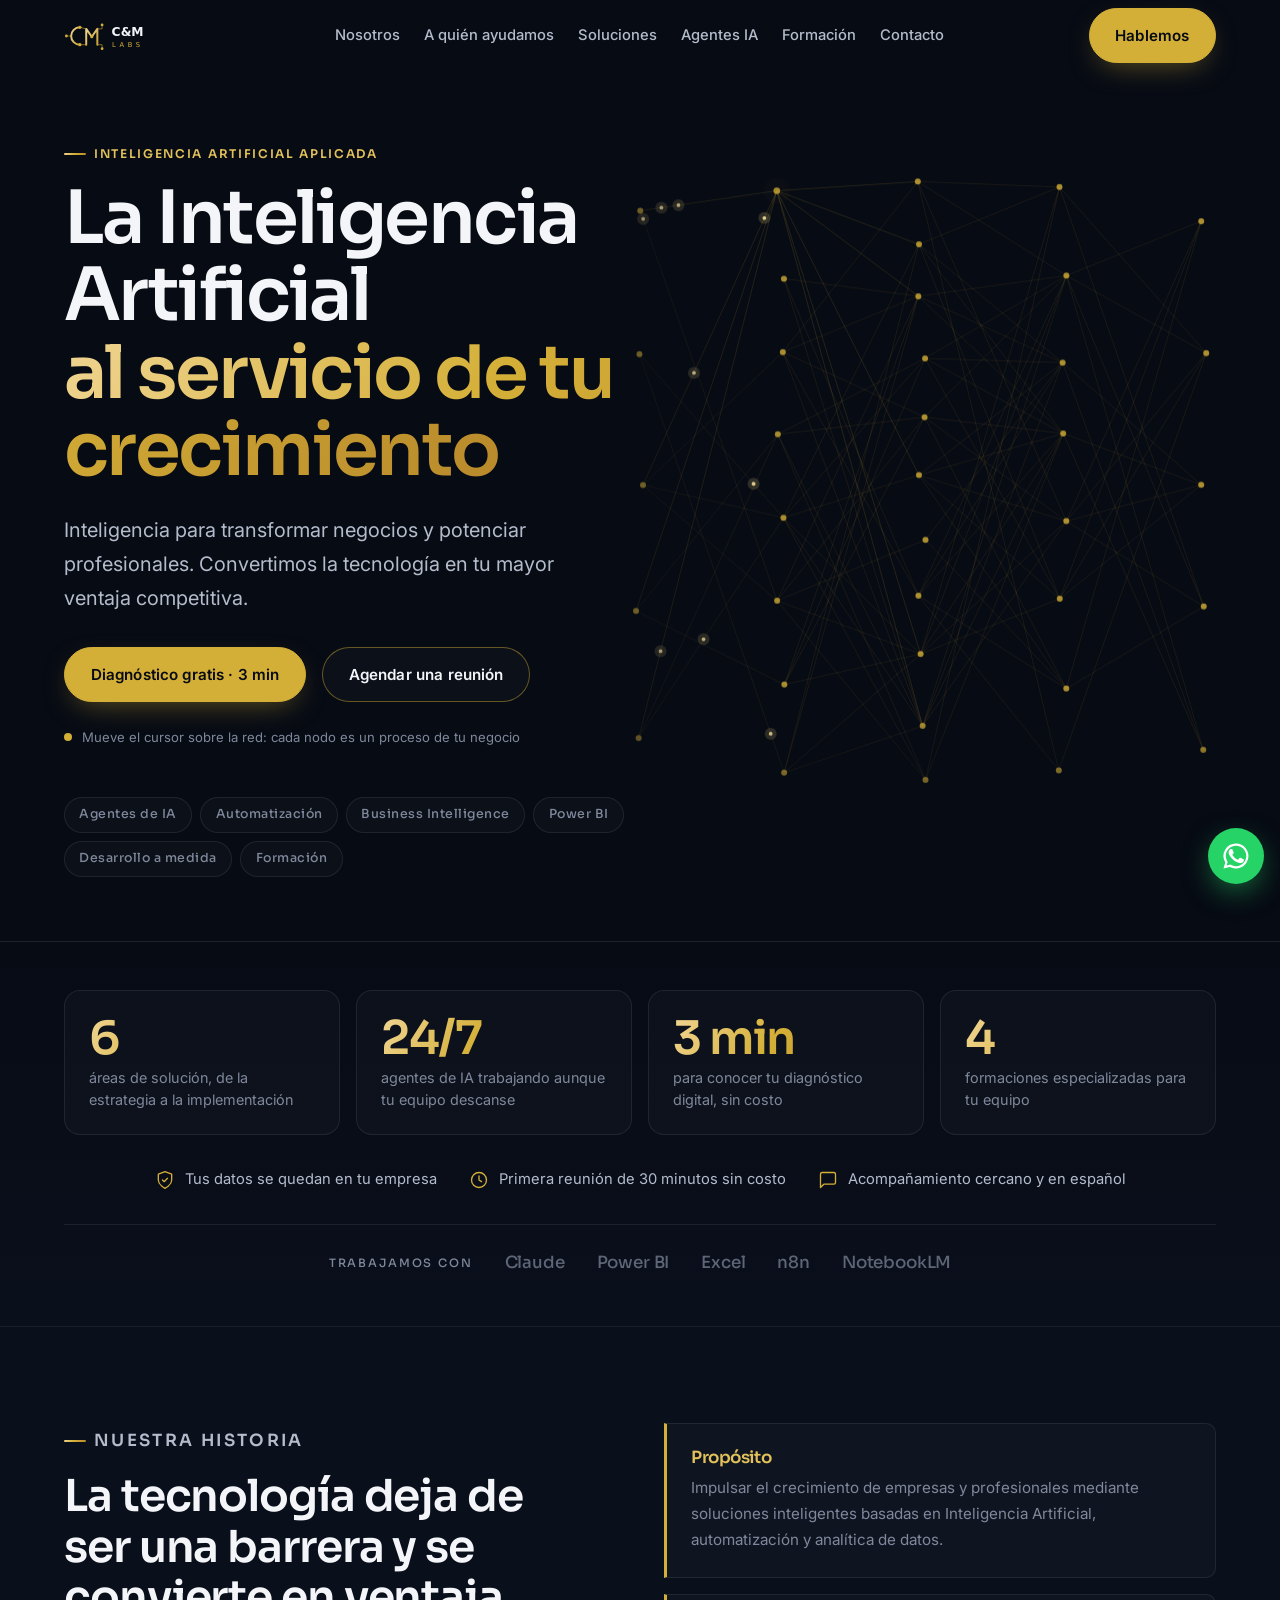
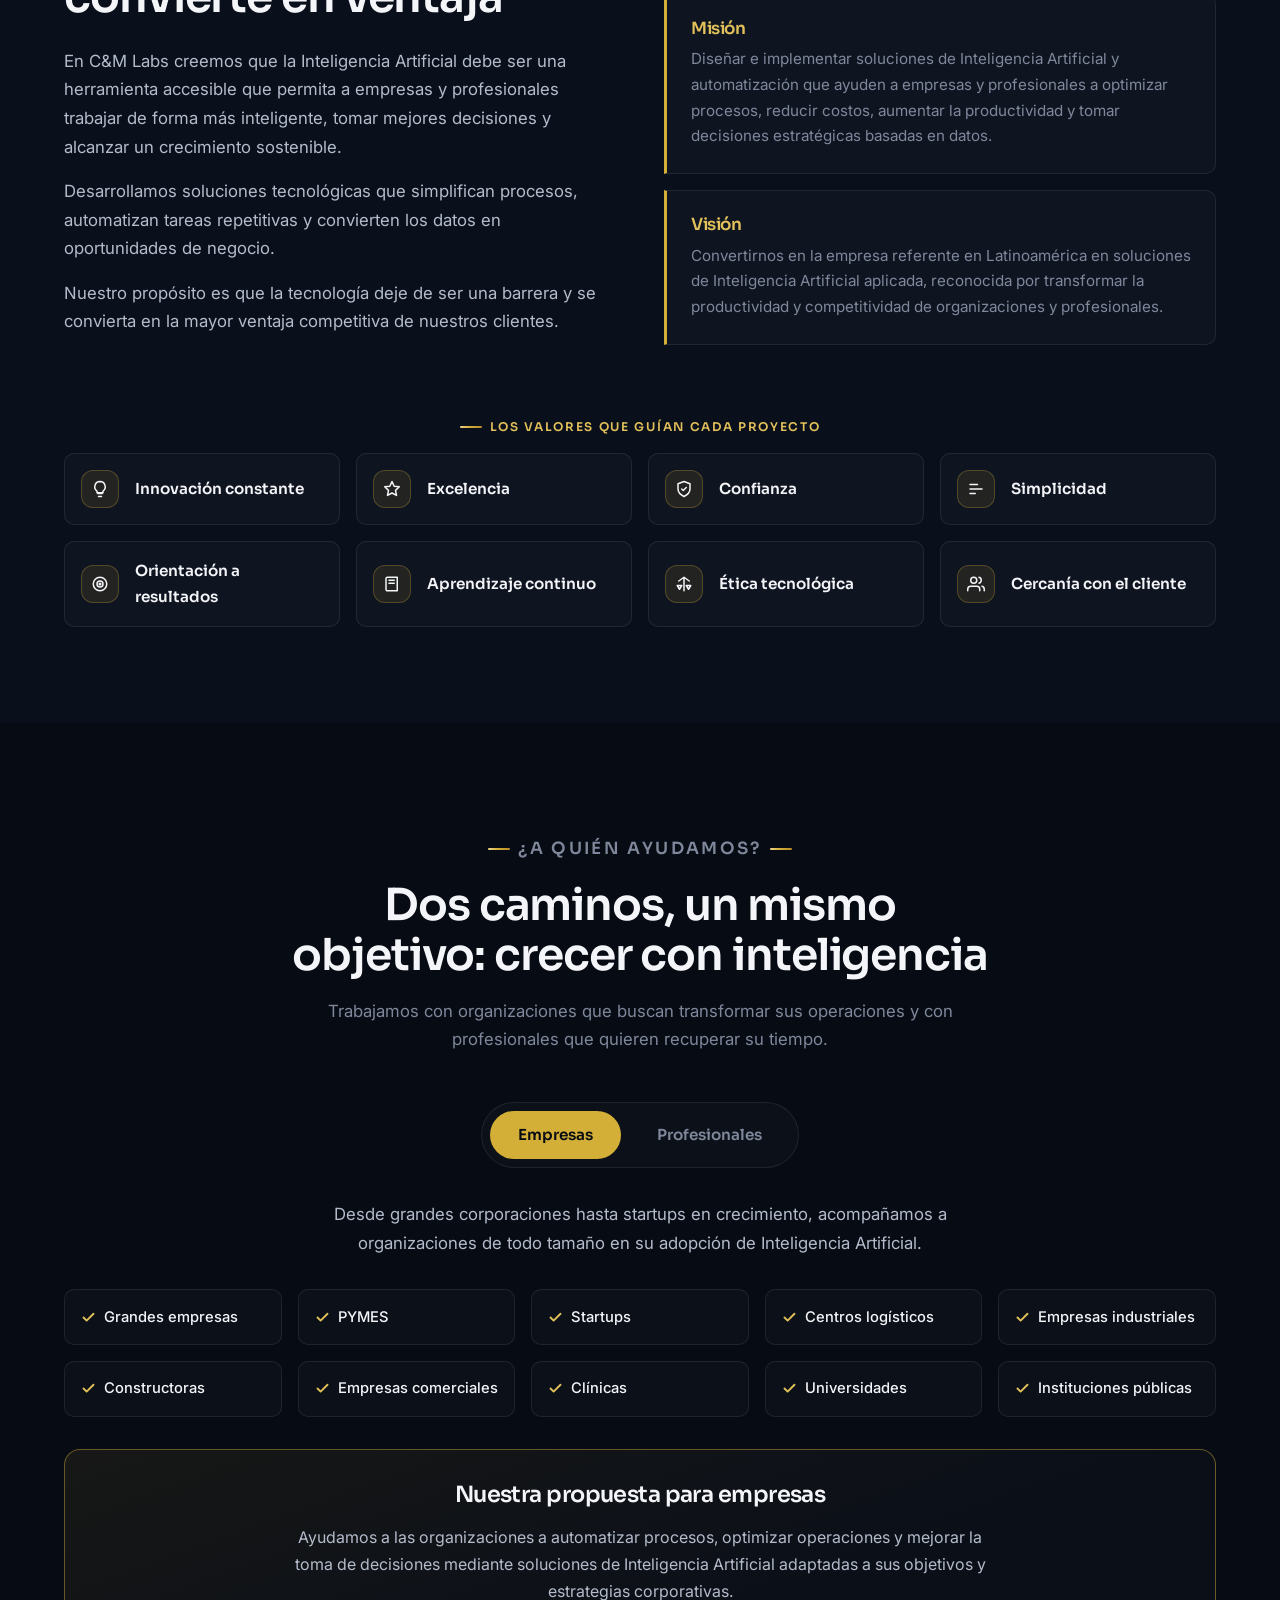
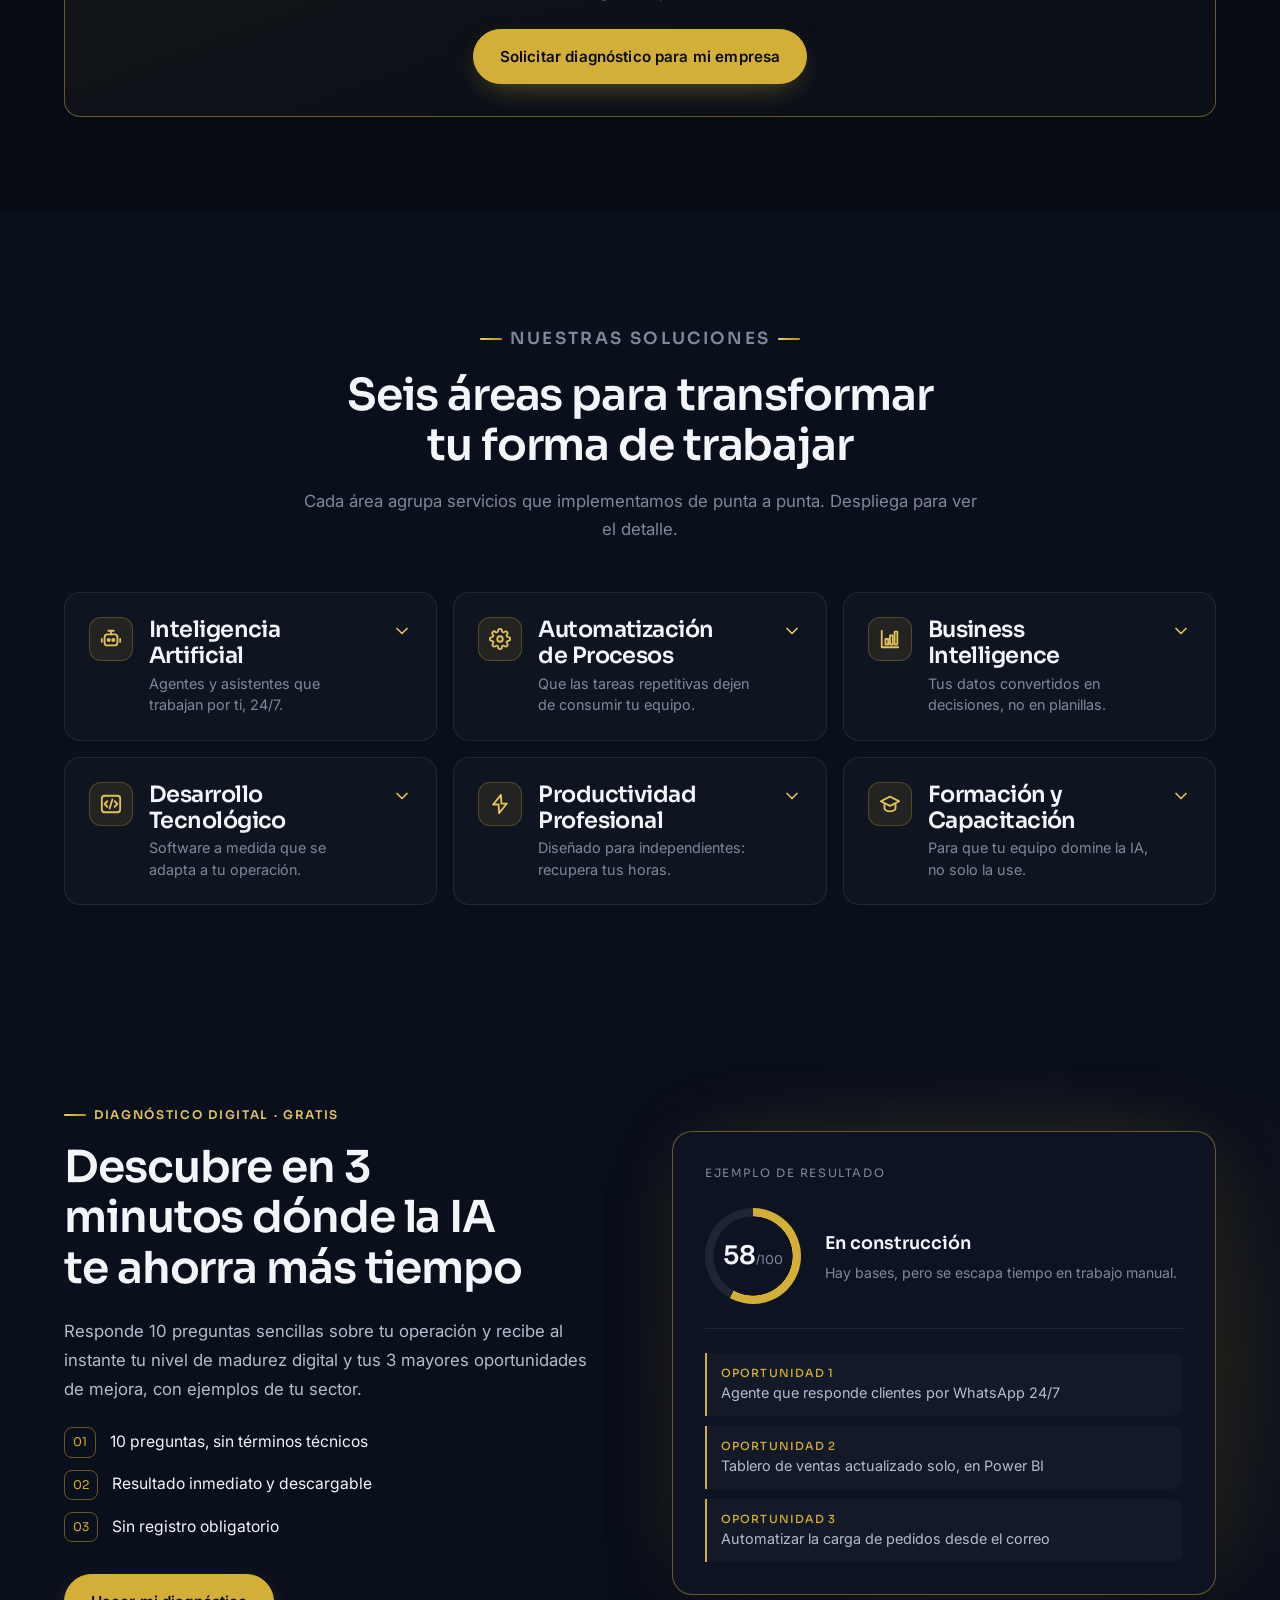
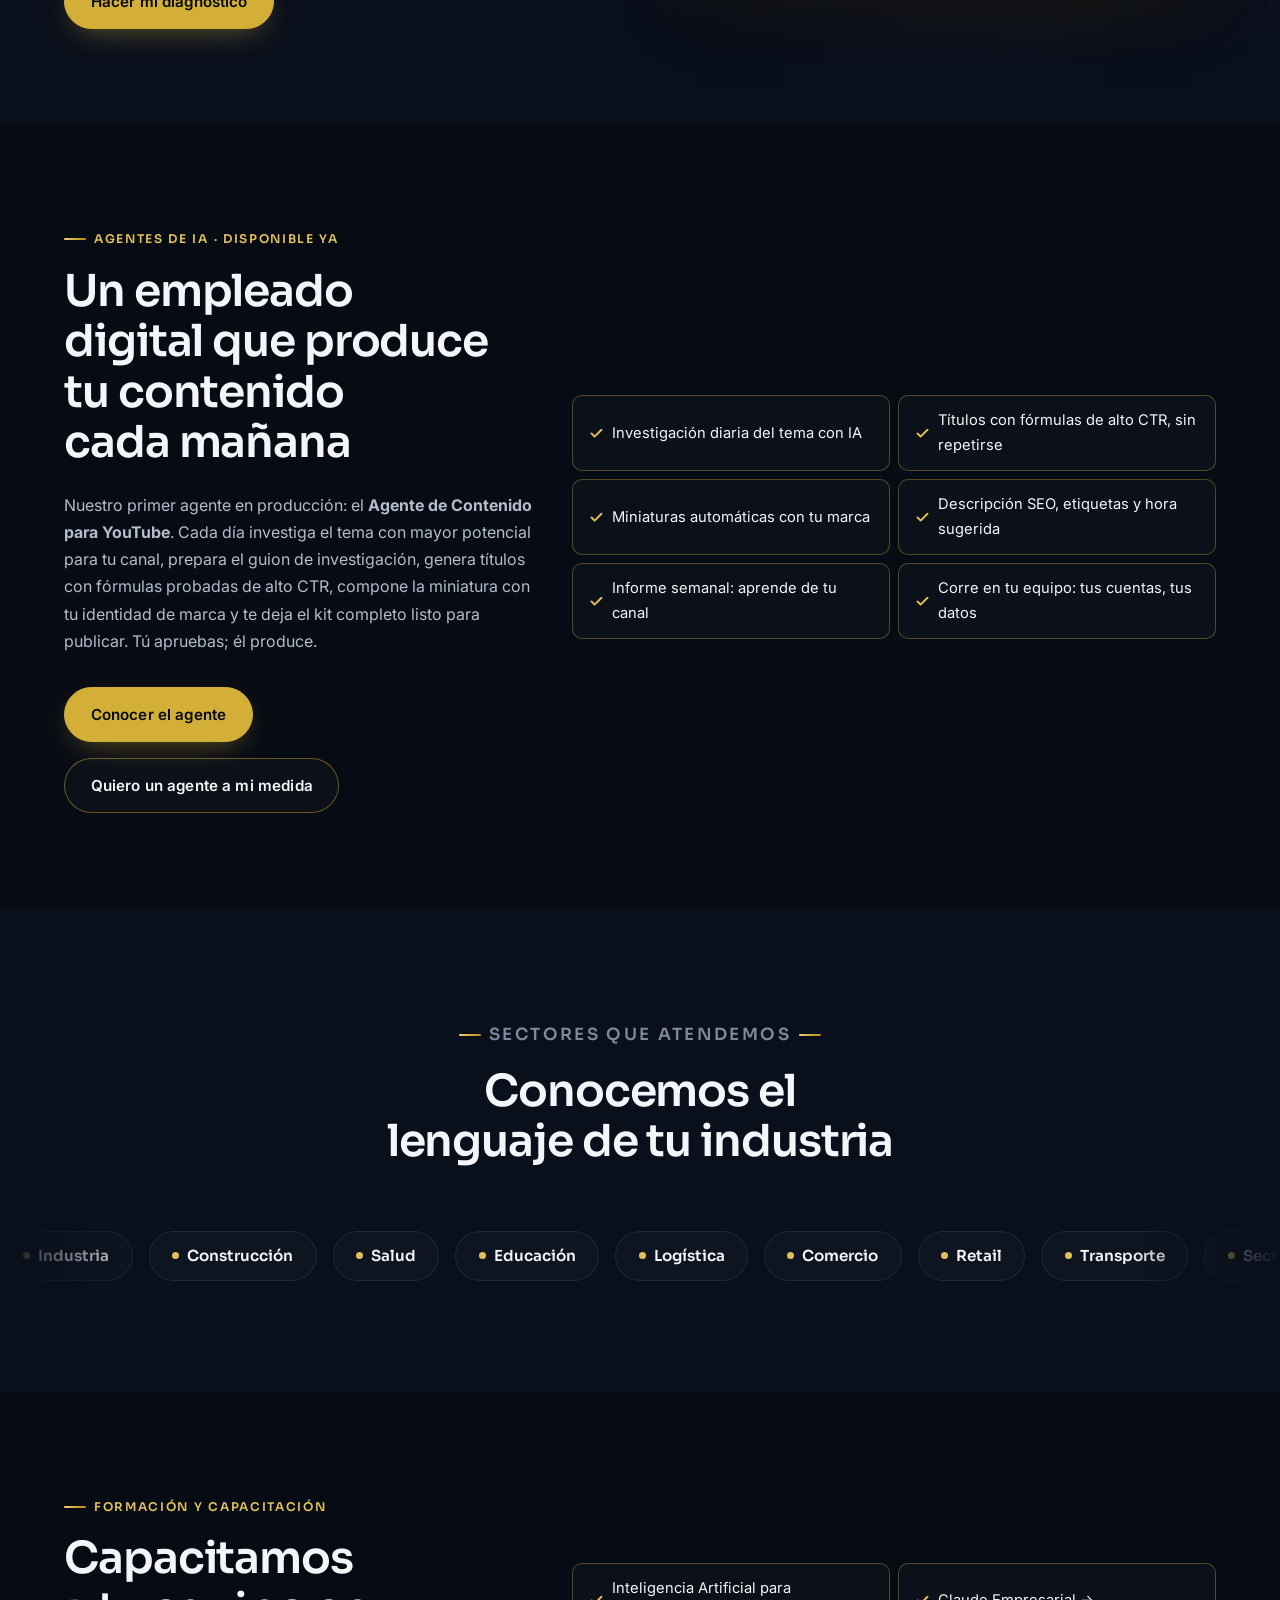
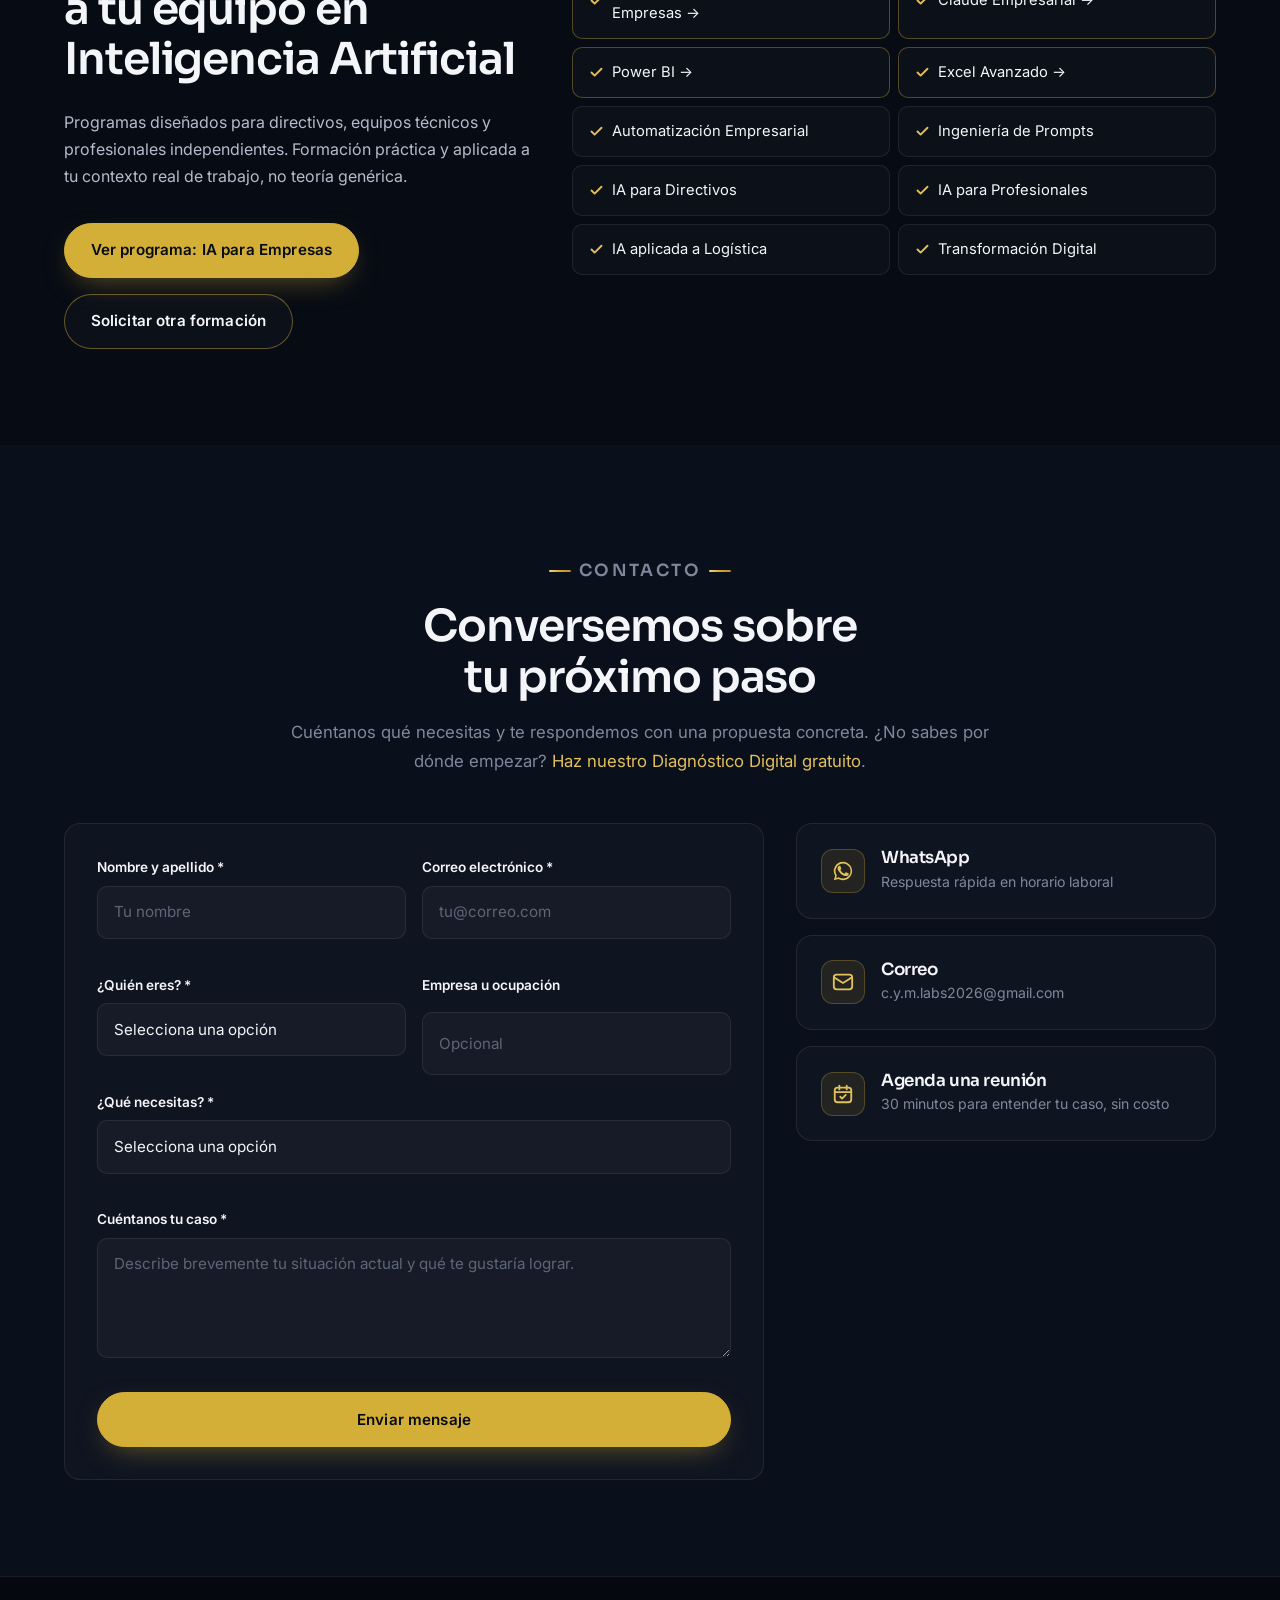
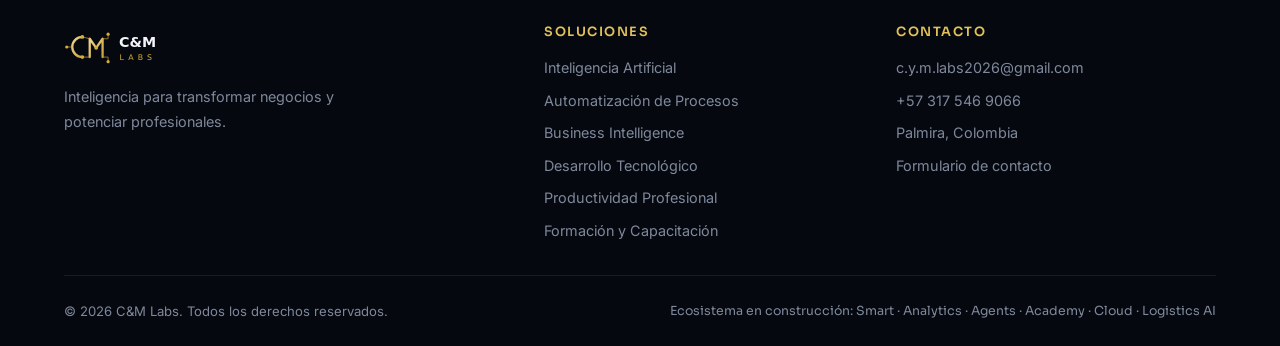
==== commit db98f42a: "Fuerza la descarga de los estilos y el logo nuevos con un número de versión Los navegadores que ya h" ====
--- a/index.html
+++ b/index.html
@@ -28,15 +28,15 @@
 <meta name="twitter:description" content="Soluciones de Inteligencia Artificial, automatización y analítica de datos para empresas y profesionales.">
 <meta name="twitter:image" content="https://cymlabs2026-jpg.github.io/assets/og-image.png">
 
-<link rel="icon" type="image/svg+xml" href="assets/favicon.svg">
-<link rel="apple-touch-icon" href="assets/favicon.svg">
+<link rel="icon" type="image/svg+xml" href="assets/favicon.svg?v=2">
+<link rel="apple-touch-icon" href="assets/favicon.svg?v=2">
 
 <link rel="preconnect" href="https://fonts.googleapis.com">
 <link rel="preconnect" href="https://fonts.gstatic.com" crossorigin>
 <link href="https://fonts.googleapis.com/css2?family=Sora:wght@300;400;500;600;700&family=Inter:wght@400;500;600&display=swap" rel="stylesheet">
 
-<link rel="stylesheet" href="css/styles.css">
-<script src="js/main.js" defer></script>
+<link rel="stylesheet" href="css/styles.css?v=2">
+<script src="js/main.js?v=2" defer></script>
 
 <!-- Sin JavaScript no hay animaciones ni acordeones, pero todo el contenido debe seguir visible -->
 <noscript>
@@ -55,7 +55,7 @@
   "name": "C&M Labs",
   "alternateName": "CyM Labs",
   "url": "https://cymlabs2026-jpg.github.io/",
-  "logo": "https://cymlabs2026-jpg.github.io/assets/logo.svg",
+  "logo": "https://cymlabs2026-jpg.github.io/assets/logo.svg?v=2",
   "email": "c.y.m.labs2026@gmail.com",
   "slogan": "La Inteligencia Artificial al servicio de tu crecimiento",
   "description": "C&M Labs diseña e implementa soluciones de Inteligencia Artificial, automatización de procesos y Business Intelligence que ayudan a empresas y profesionales a optimizar procesos, reducir costos y tomar decisiones basadas en datos.",
@@ -95,7 +95,7 @@
 <header class="nav" id="nav">
   <div class="contenedor nav__inner">
     <a class="nav__logo" href="#inicio" aria-label="C&amp;M Labs, ir al inicio">
-      <img src="assets/logo.svg" alt="C&amp;M Labs" width="320" height="96">
+      <img src="assets/logo.svg?v=2" alt="C&amp;M Labs" width="320" height="96">
     </a>
 
     <nav class="nav__enlaces" aria-label="Navegación principal">
@@ -857,7 +857,7 @@
 
       <div class="pie__marca">
         <div class="pie__logo">
-          <img src="assets/logo.svg" alt="C&amp;M Labs" width="320" height="96" loading="lazy">
+          <img src="assets/logo.svg?v=2" alt="C&amp;M Labs" width="320" height="96" loading="lazy">
         </div>
         <p>Inteligencia para transformar negocios y potenciar profesionales.</p>
 
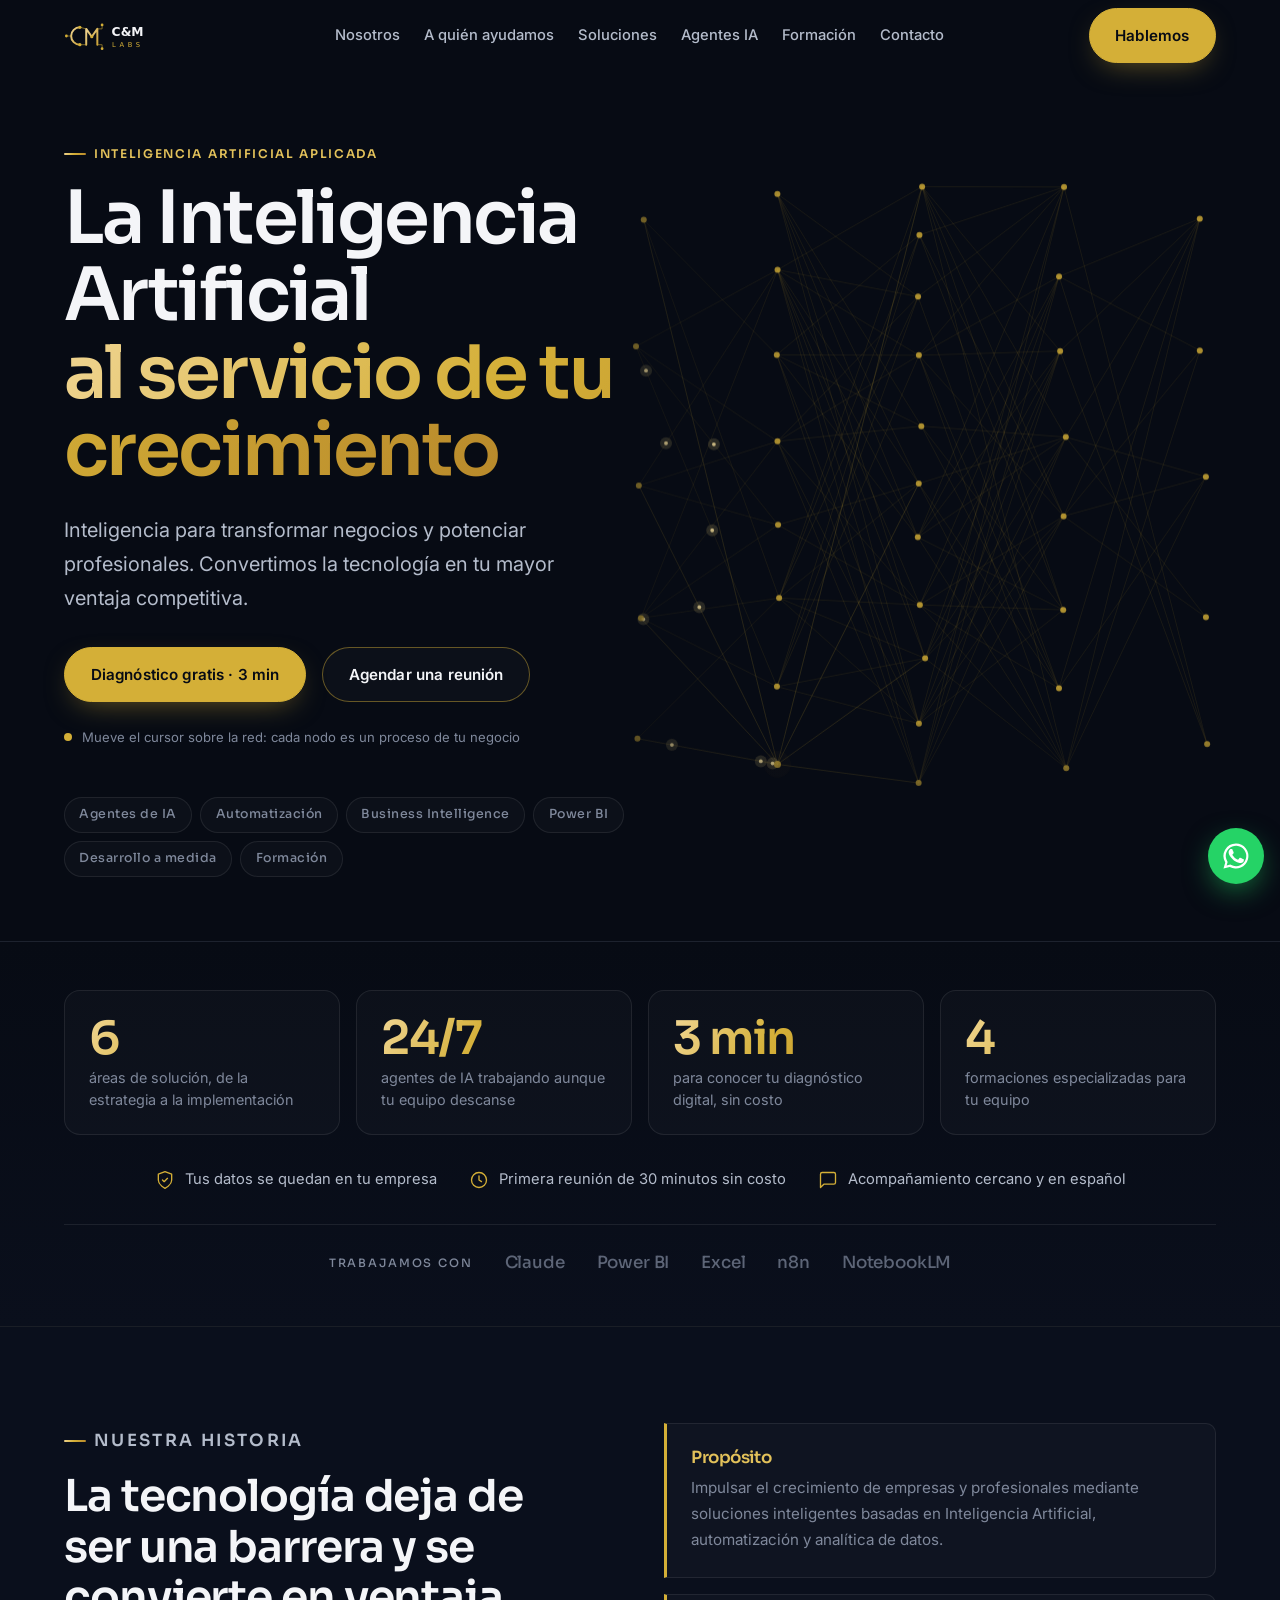
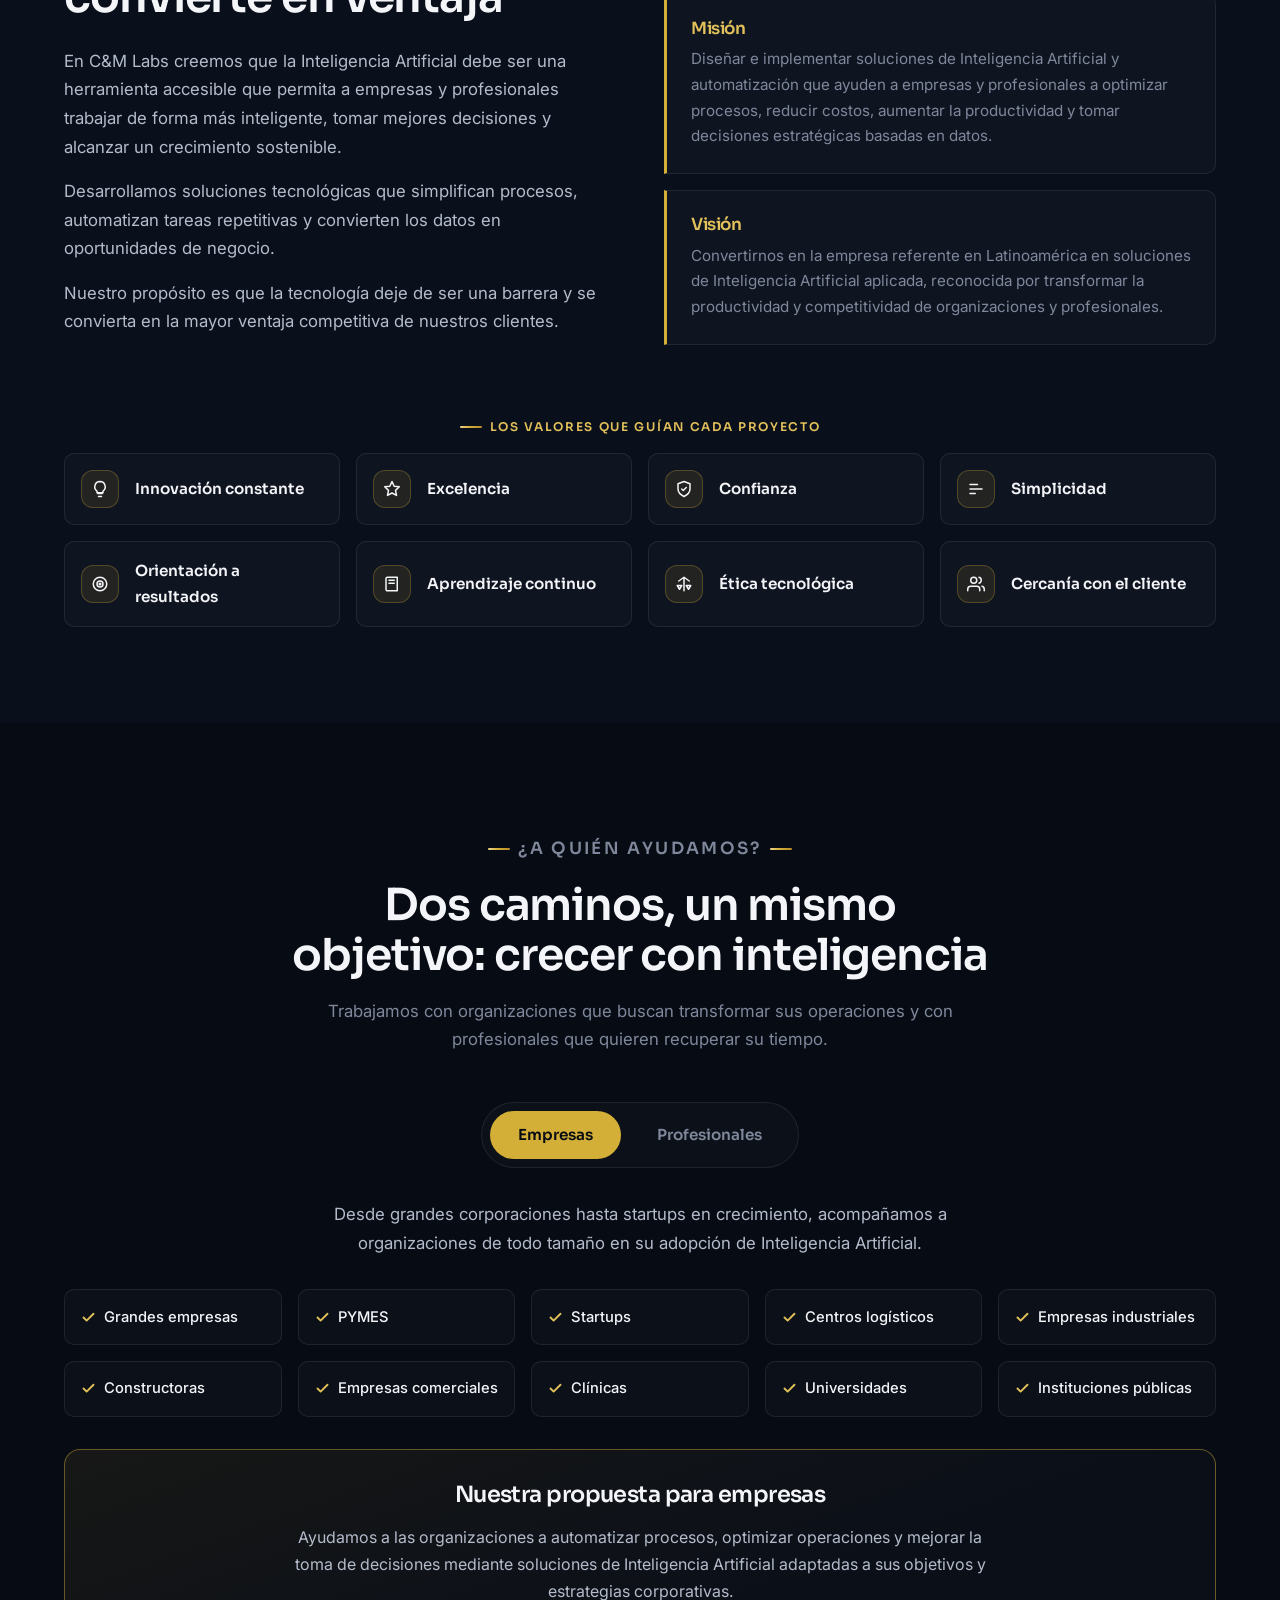
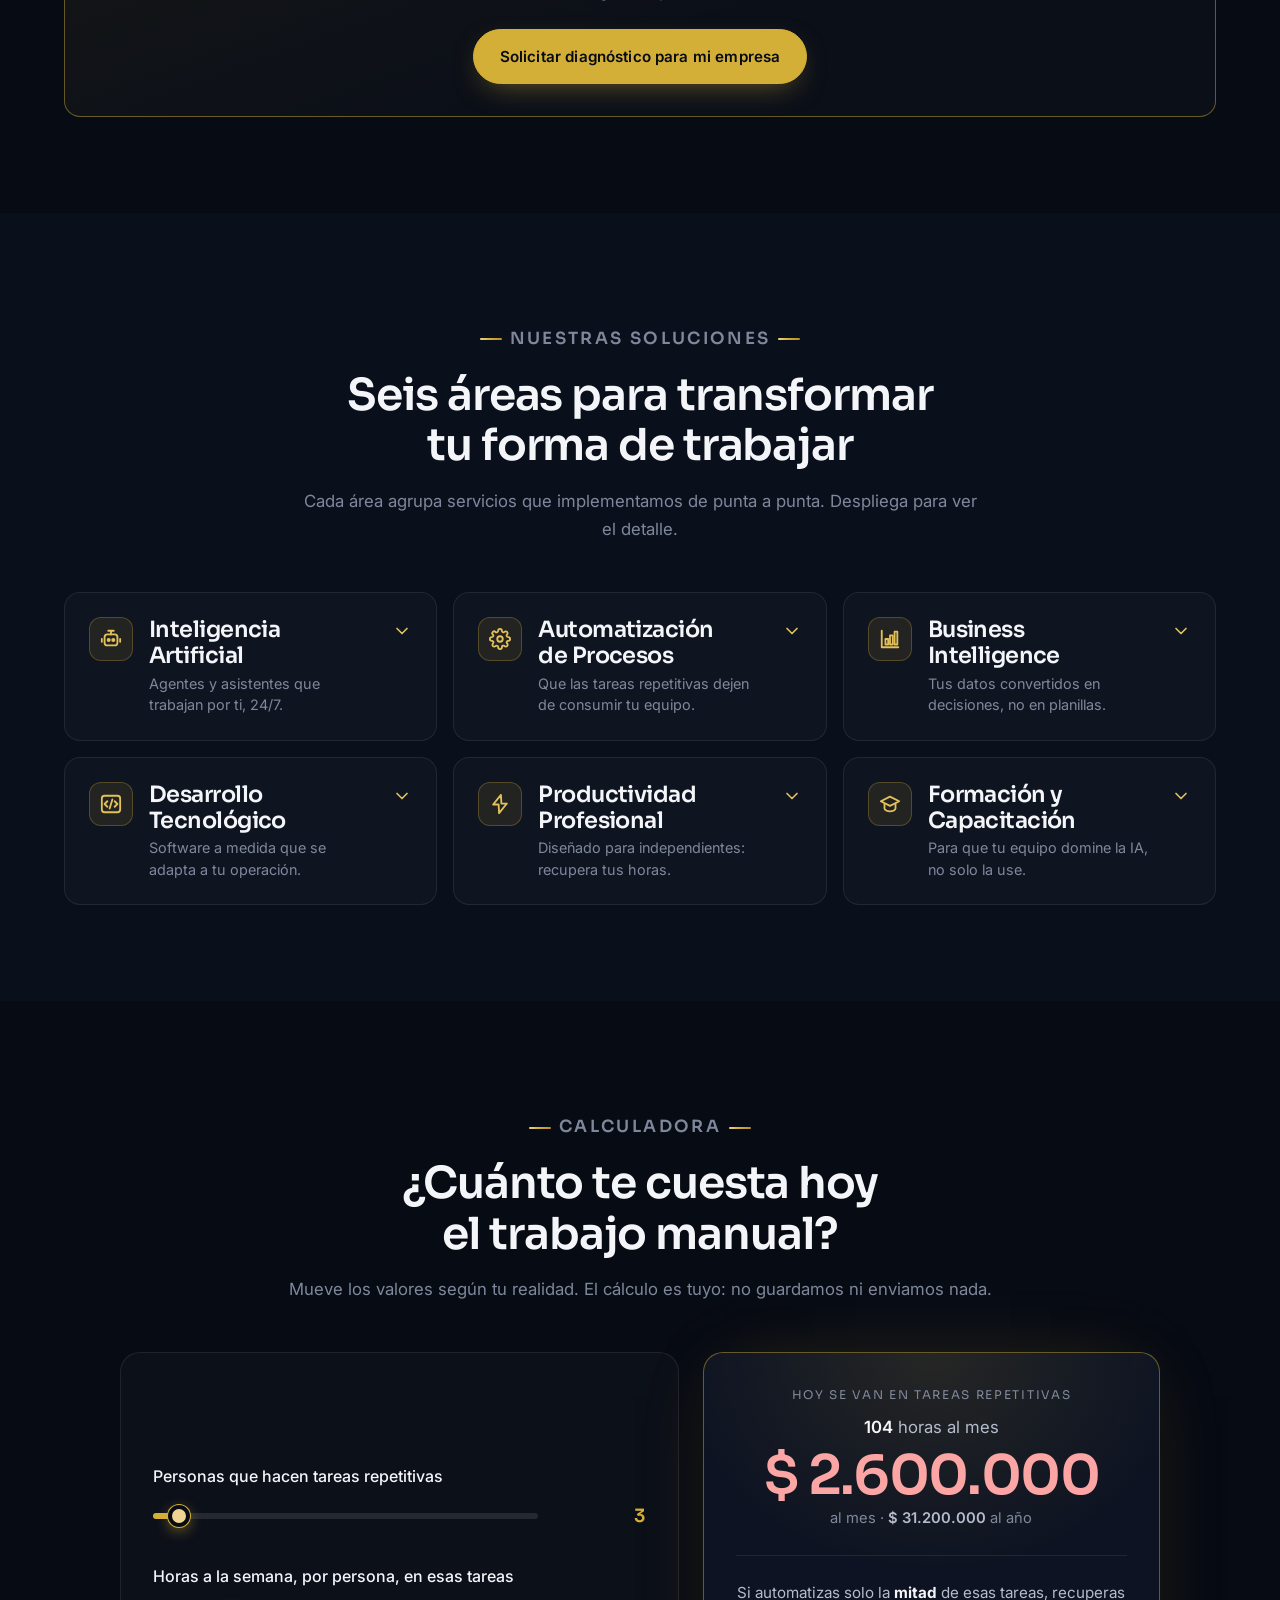
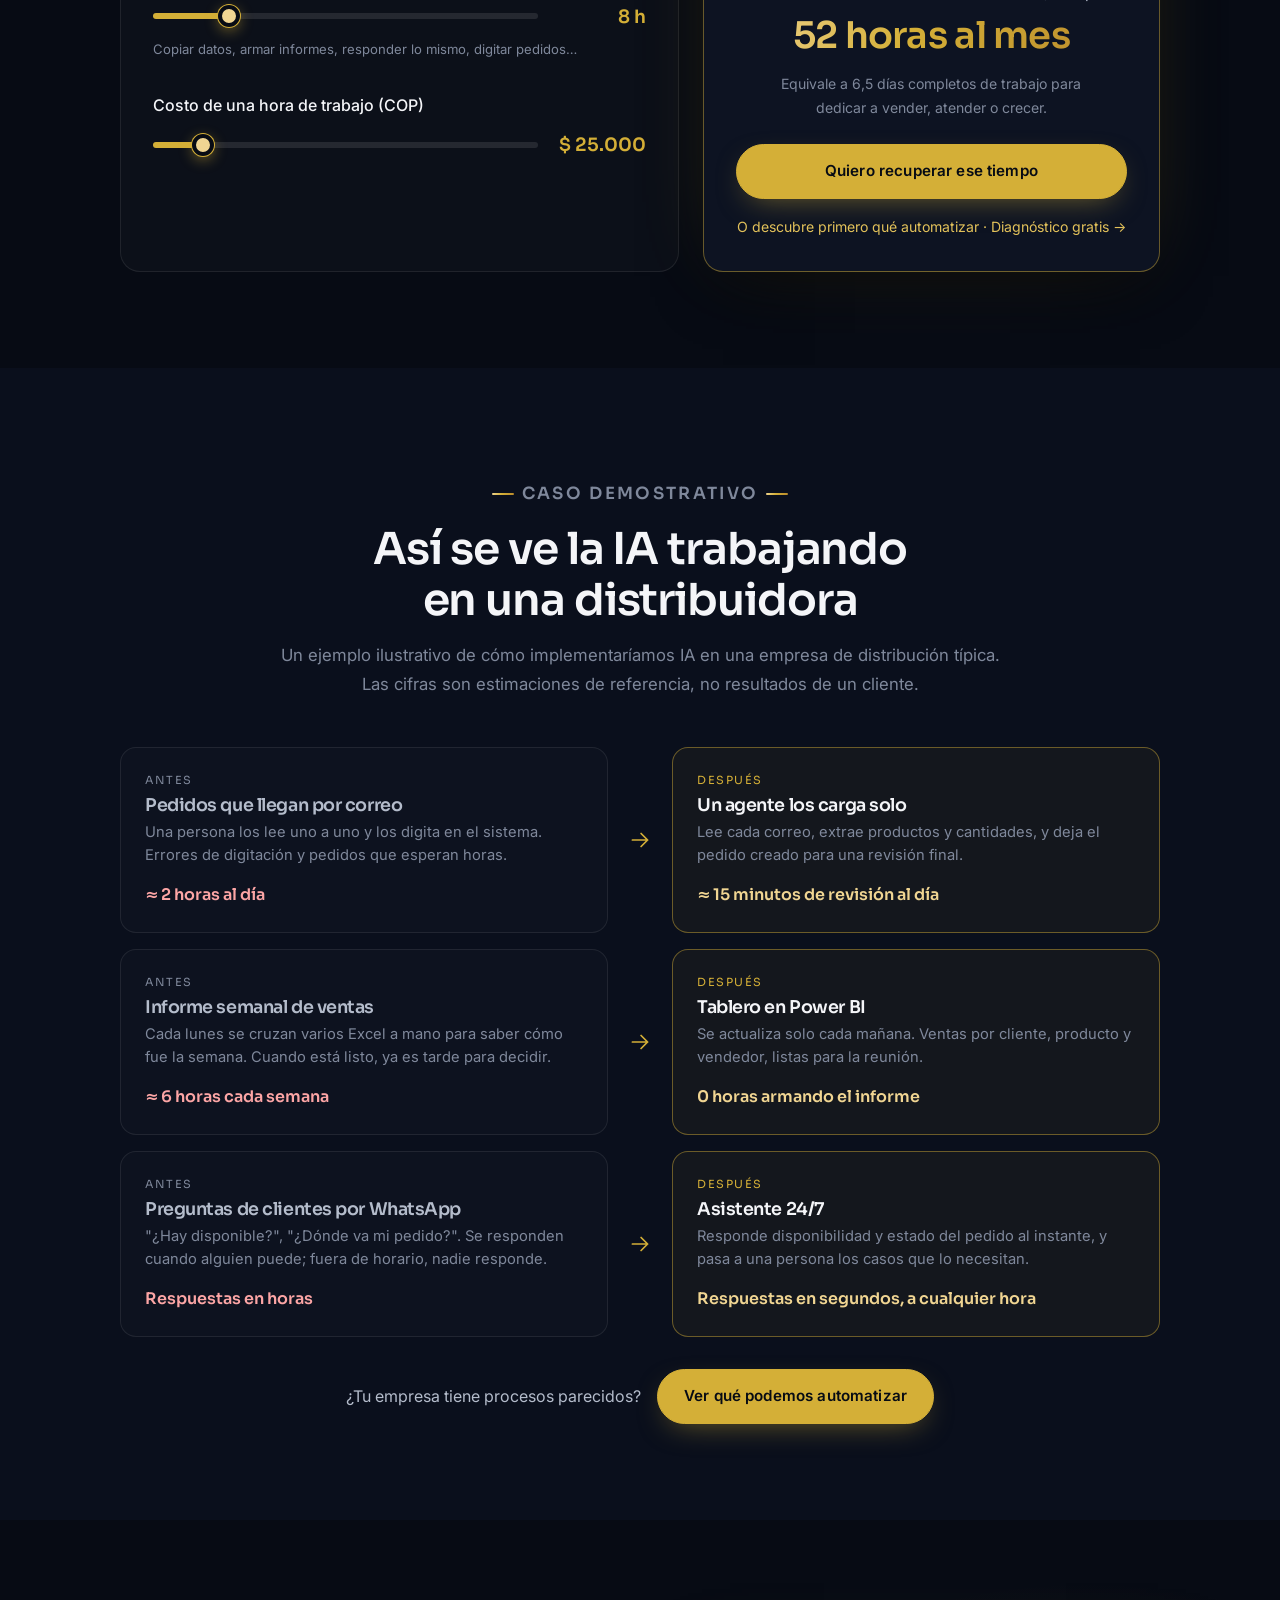
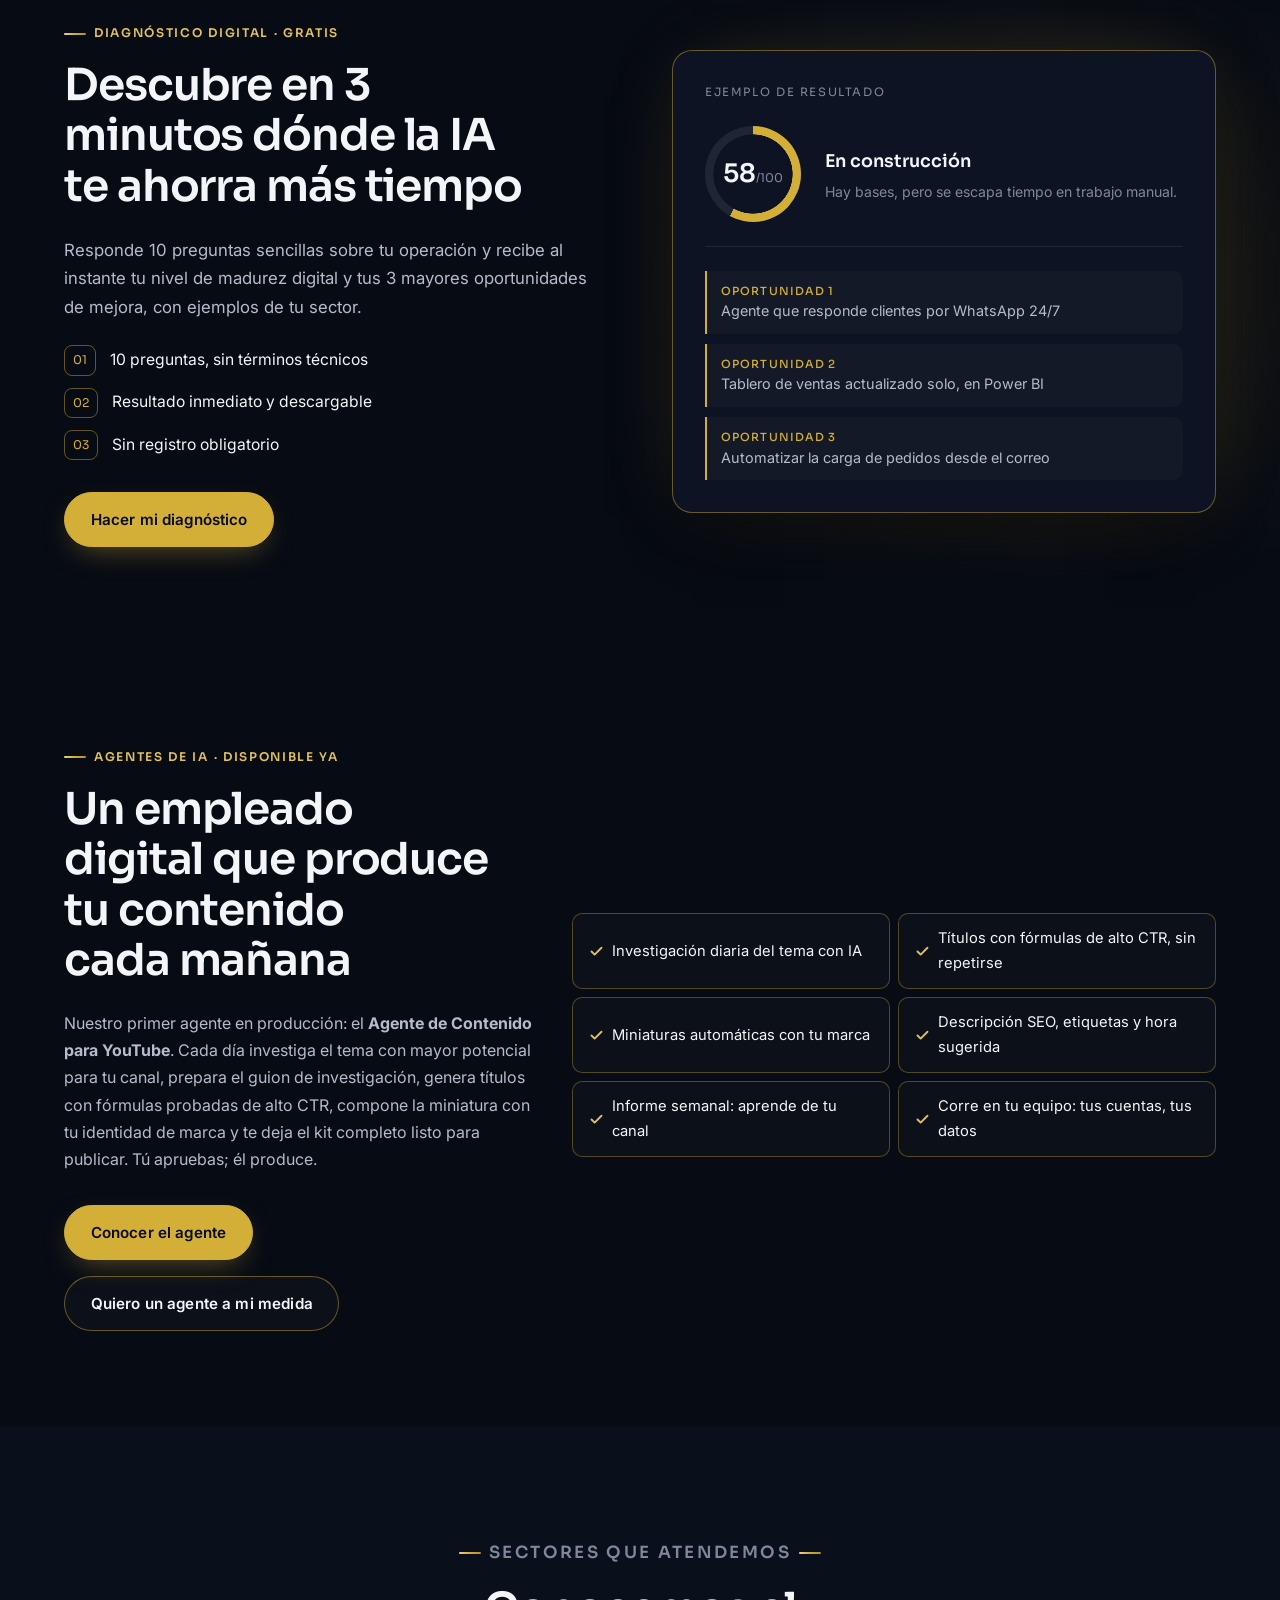
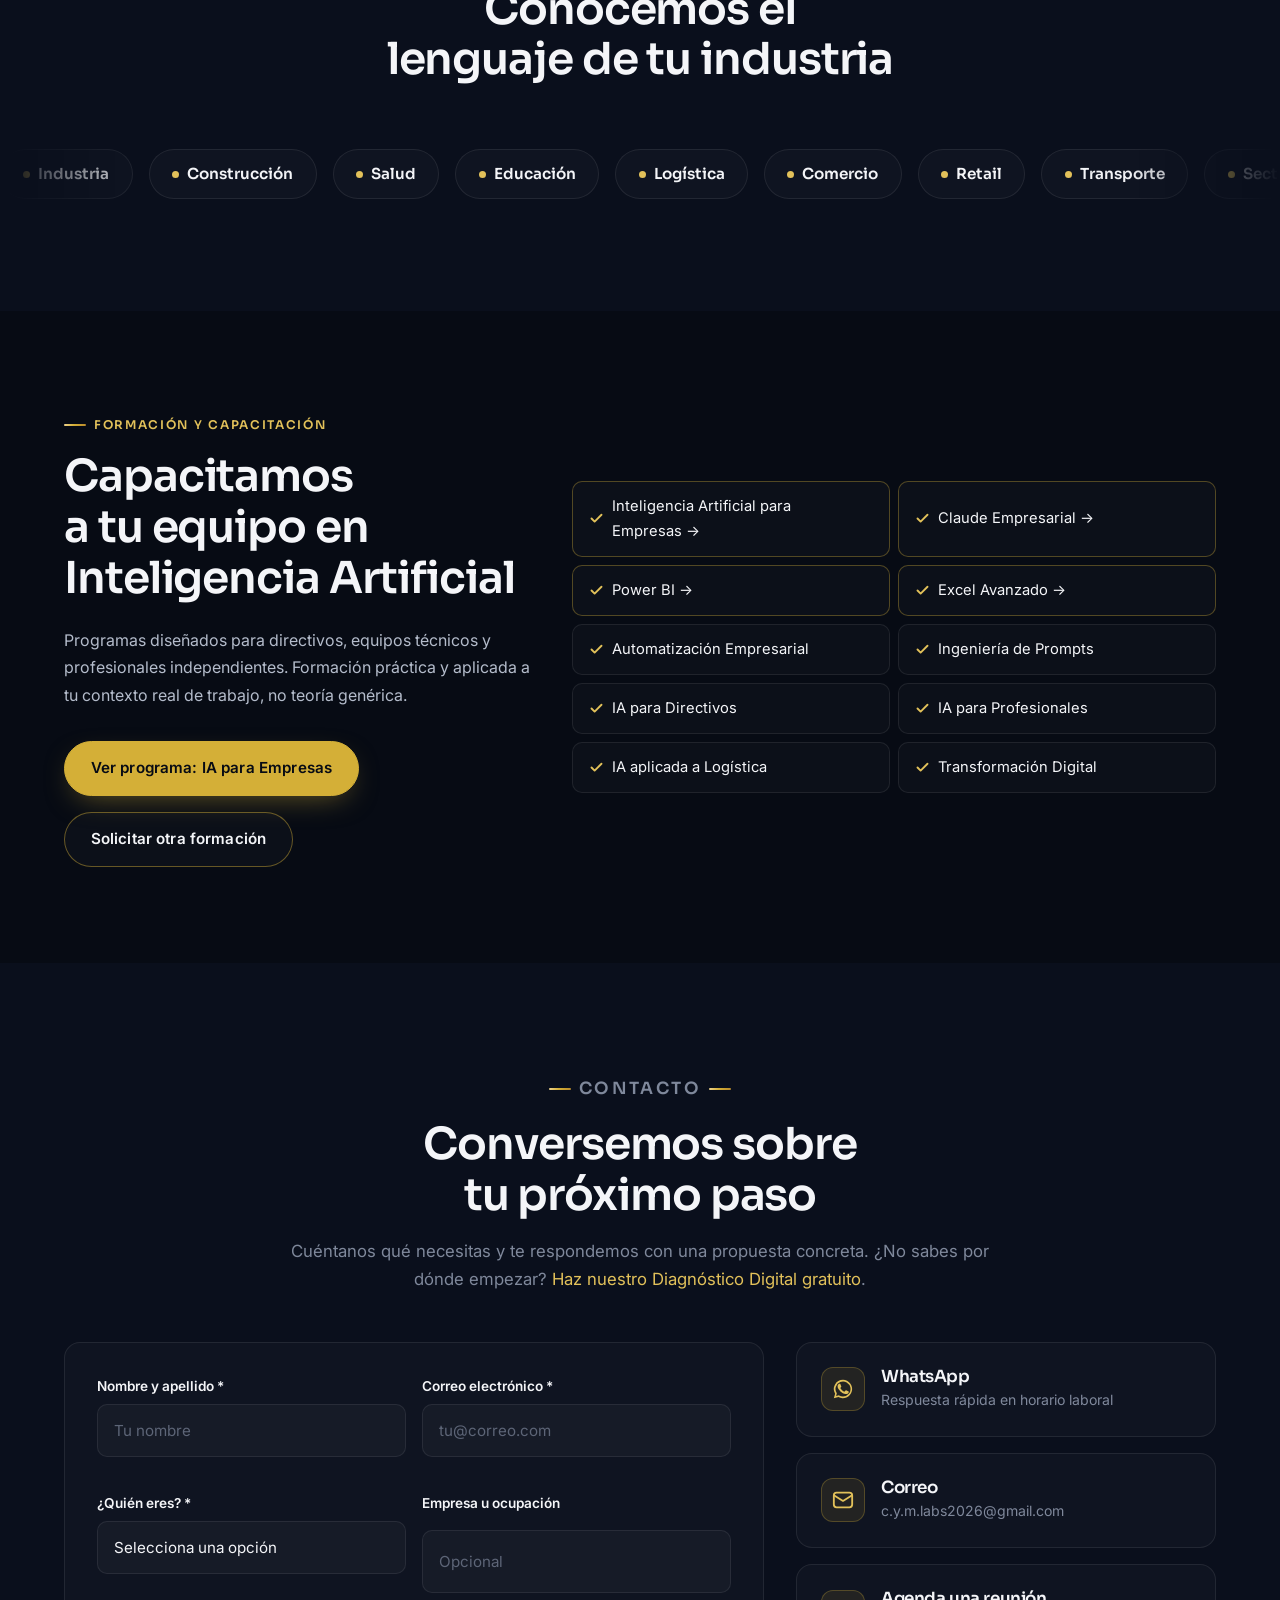
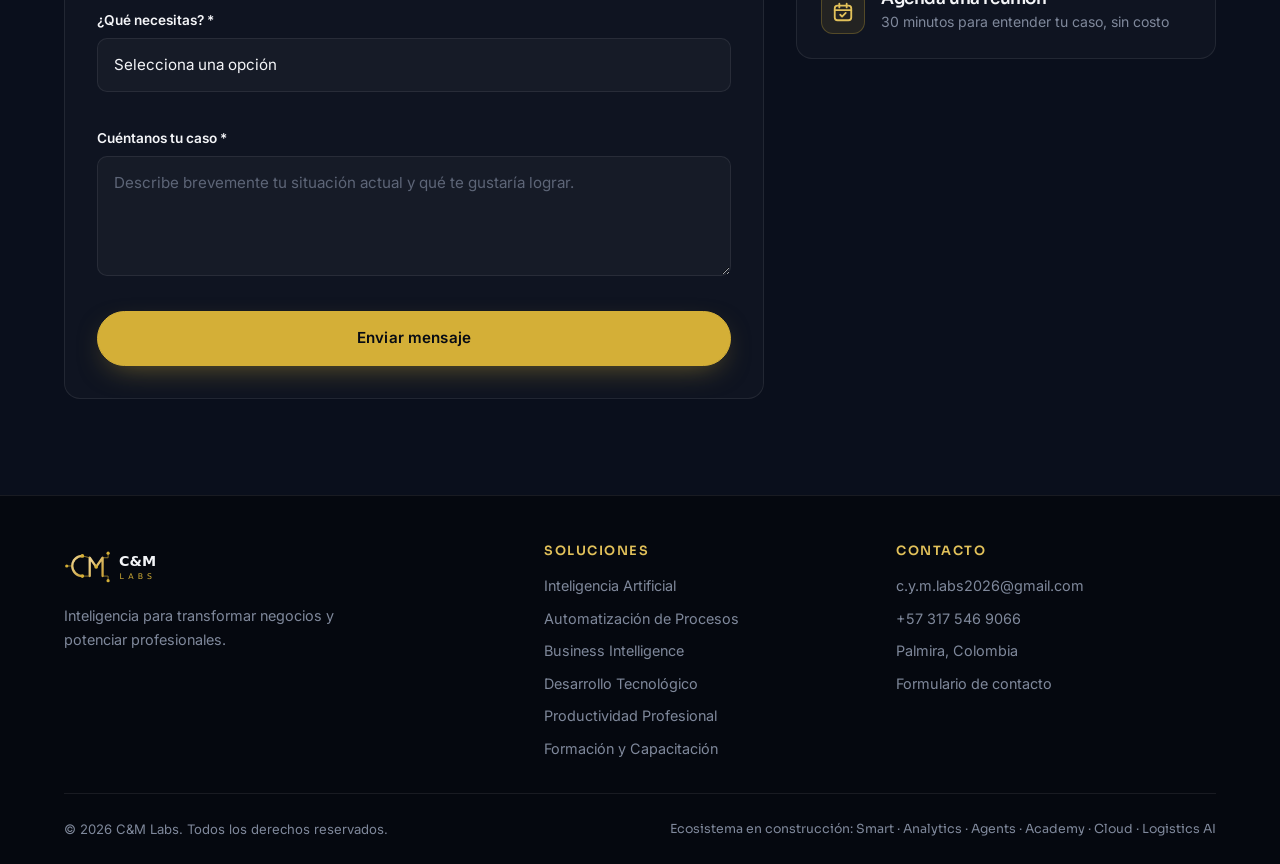
==== commit 39246d87: "Añade la calculadora del costo del trabajo manual y un caso demostrativo - Calculadora interactiva: " ====
--- a/index.html
+++ b/index.html
@@ -28,15 +28,15 @@
 <meta name="twitter:description" content="Soluciones de Inteligencia Artificial, automatización y analítica de datos para empresas y profesionales.">
 <meta name="twitter:image" content="https://cymlabs2026-jpg.github.io/assets/og-image.png">
 
-<link rel="icon" type="image/svg+xml" href="assets/favicon.svg?v=2">
-<link rel="apple-touch-icon" href="assets/favicon.svg?v=2">
+<link rel="icon" type="image/svg+xml" href="assets/favicon.svg?v=3">
+<link rel="apple-touch-icon" href="assets/favicon.svg?v=3">
 
 <link rel="preconnect" href="https://fonts.googleapis.com">
 <link rel="preconnect" href="https://fonts.gstatic.com" crossorigin>
 <link href="https://fonts.googleapis.com/css2?family=Sora:wght@300;400;500;600;700&family=Inter:wght@400;500;600&display=swap" rel="stylesheet">
 
-<link rel="stylesheet" href="css/styles.css?v=2">
-<script src="js/main.js?v=2" defer></script>
+<link rel="stylesheet" href="css/styles.css?v=3">
+<script src="js/main.js?v=3" defer></script>
 
 <!-- Sin JavaScript no hay animaciones ni acordeones, pero todo el contenido debe seguir visible -->
 <noscript>
@@ -55,7 +55,7 @@
   "name": "C&M Labs",
   "alternateName": "CyM Labs",
   "url": "https://cymlabs2026-jpg.github.io/",
-  "logo": "https://cymlabs2026-jpg.github.io/assets/logo.svg?v=2",
+  "logo": "https://cymlabs2026-jpg.github.io/assets/logo.svg?v=3",
   "email": "c.y.m.labs2026@gmail.com",
   "slogan": "La Inteligencia Artificial al servicio de tu crecimiento",
   "description": "C&M Labs diseña e implementa soluciones de Inteligencia Artificial, automatización de procesos y Business Intelligence que ayudan a empresas y profesionales a optimizar procesos, reducir costos y tomar decisiones basadas en datos.",
@@ -95,7 +95,7 @@
 <header class="nav" id="nav">
   <div class="contenedor nav__inner">
     <a class="nav__logo" href="#inicio" aria-label="C&amp;M Labs, ir al inicio">
-      <img src="assets/logo.svg?v=2" alt="C&amp;M Labs" width="320" height="96">
+      <img src="assets/logo.svg?v=3" alt="C&amp;M Labs" width="320" height="96">
     </a>
 
     <nav class="nav__enlaces" aria-label="Navegación principal">
@@ -577,6 +577,128 @@
         </div>
       </article>
 
+    </div>
+  </div>
+</section>
+
+<!-- ============================ CALCULADORA DE PÉRDIDA ============================ -->
+<section class="seccion" id="calculadora">
+  <div class="contenedor">
+    <div class="seccion__cabecera revelar">
+      <p class="etiqueta">Calculadora</p>
+      <h2>¿Cuánto te cuesta hoy el trabajo manual?</h2>
+      <p>Mueve los valores según tu realidad. El cálculo es tuyo: no guardamos ni enviamos nada.</p>
+    </div>
+
+    <div class="calc revelar">
+      <form class="calc__controles" id="calc" onsubmit="return false">
+        <div class="calc__campo">
+          <label for="calc-personas">Personas que hacen tareas repetitivas</label>
+          <div class="calc__fila">
+            <input type="range" id="calc-personas" min="1" max="50" step="1" value="3">
+            <output for="calc-personas" id="calc-personas-v">3</output>
+          </div>
+        </div>
+        <div class="calc__campo">
+          <label for="calc-horas">Horas a la semana, por persona, en esas tareas</label>
+          <div class="calc__fila">
+            <input type="range" id="calc-horas" min="1" max="40" step="1" value="8">
+            <output for="calc-horas" id="calc-horas-v">8 h</output>
+          </div>
+          <p class="calc__ayuda">Copiar datos, armar informes, responder lo mismo, digitar pedidos…</p>
+        </div>
+        <div class="calc__campo">
+          <label for="calc-costo">Costo de una hora de trabajo (COP)</label>
+          <div class="calc__fila">
+            <input type="range" id="calc-costo" min="10000" max="150000" step="5000" value="25000">
+            <output for="calc-costo" id="calc-costo-v">$25.000</output>
+          </div>
+        </div>
+      </form>
+
+      <div class="calc__resultado" aria-live="polite">
+        <p class="calc__titulo">Hoy se van en tareas repetitivas</p>
+        <p class="calc__horas"><span id="calc-res-horas">104</span> horas al mes</p>
+        <p class="calc__dinero" id="calc-res-mes">$2.600.000</p>
+        <p class="calc__sub">al mes · <span id="calc-res-anio">$31.200.000</span> al año</p>
+
+        <div class="calc__escenario">
+          <p>Si automatizas solo la <b>mitad</b> de esas tareas, recuperas</p>
+          <p class="calc__recupera"><span id="calc-res-recupera">52</span> horas al mes</p>
+          <p class="calc__nota">Equivale a <span id="calc-res-dias">6,5</span> días completos de trabajo para dedicar a vender, atender o crecer.</p>
+        </div>
+
+        <div class="calc__acciones">
+          <a class="boton boton--primario boton--bloque" href="https://calendly.com/c-y-m-labs2026/30min" target="_blank" rel="noopener" data-calendly>Quiero recuperar ese tiempo</a>
+          <a class="calc__enlace" href="diagnostico/">O descubre primero qué automatizar · Diagnóstico gratis →</a>
+        </div>
+      </div>
+    </div>
+  </div>
+</section>
+
+<!-- ============================ CASO DEMOSTRATIVO ============================ -->
+<section class="seccion seccion--alt" id="caso">
+  <div class="contenedor">
+    <div class="seccion__cabecera revelar">
+      <p class="etiqueta">Caso demostrativo</p>
+      <h2>Así se ve la IA trabajando en una distribuidora</h2>
+      <p>Un ejemplo ilustrativo de cómo implementaríamos IA en una empresa de distribución típica. Las cifras son estimaciones de referencia, no resultados de un cliente.</p>
+    </div>
+
+    <div class="caso revelar">
+      <article class="caso__fila">
+        <div class="caso__antes">
+          <p class="caso__marca">Antes</p>
+          <h3>Pedidos que llegan por correo</h3>
+          <p>Una persona los lee uno a uno y los digita en el sistema. Errores de digitación y pedidos que esperan horas.</p>
+          <p class="caso__dato">≈ 2 horas al día</p>
+        </div>
+        <div class="caso__flecha" aria-hidden="true"><svg viewBox="0 0 24 24" fill="none" stroke="currentColor" stroke-width="1.6" stroke-linecap="round" stroke-linejoin="round"><path d="M5 12h14M13 6l6 6-6 6"/></svg></div>
+        <div class="caso__despues">
+          <p class="caso__marca">Después</p>
+          <h3>Un agente los carga solo</h3>
+          <p>Lee cada correo, extrae productos y cantidades, y deja el pedido creado para una revisión final.</p>
+          <p class="caso__dato">≈ 15 minutos de revisión al día</p>
+        </div>
+      </article>
+
+      <article class="caso__fila">
+        <div class="caso__antes">
+          <p class="caso__marca">Antes</p>
+          <h3>Informe semanal de ventas</h3>
+          <p>Cada lunes se cruzan varios Excel a mano para saber cómo fue la semana. Cuando está listo, ya es tarde para decidir.</p>
+          <p class="caso__dato">≈ 6 horas cada semana</p>
+        </div>
+        <div class="caso__flecha" aria-hidden="true"><svg viewBox="0 0 24 24" fill="none" stroke="currentColor" stroke-width="1.6" stroke-linecap="round" stroke-linejoin="round"><path d="M5 12h14M13 6l6 6-6 6"/></svg></div>
+        <div class="caso__despues">
+          <p class="caso__marca">Después</p>
+          <h3>Tablero en Power BI</h3>
+          <p>Se actualiza solo cada mañana. Ventas por cliente, producto y vendedor, listas para la reunión.</p>
+          <p class="caso__dato">0 horas armando el informe</p>
+        </div>
+      </article>
+
+      <article class="caso__fila">
+        <div class="caso__antes">
+          <p class="caso__marca">Antes</p>
+          <h3>Preguntas de clientes por WhatsApp</h3>
+          <p>"¿Hay disponible?", "¿Dónde va mi pedido?". Se responden cuando alguien puede; fuera de horario, nadie responde.</p>
+          <p class="caso__dato">Respuestas en horas</p>
+        </div>
+        <div class="caso__flecha" aria-hidden="true"><svg viewBox="0 0 24 24" fill="none" stroke="currentColor" stroke-width="1.6" stroke-linecap="round" stroke-linejoin="round"><path d="M5 12h14M13 6l6 6-6 6"/></svg></div>
+        <div class="caso__despues">
+          <p class="caso__marca">Después</p>
+          <h3>Asistente 24/7</h3>
+          <p>Responde disponibilidad y estado del pedido al instante, y pasa a una persona los casos que lo necesitan.</p>
+          <p class="caso__dato">Respuestas en segundos, a cualquier hora</p>
+        </div>
+      </article>
+    </div>
+
+    <div class="caso__cta revelar">
+      <p>¿Tu empresa tiene procesos parecidos?</p>
+      <a class="boton boton--primario" href="#diagnostico">Ver qué podemos automatizar</a>
     </div>
   </div>
 </section>
@@ -857,7 +979,7 @@
 
       <div class="pie__marca">
         <div class="pie__logo">
-          <img src="assets/logo.svg?v=2" alt="C&amp;M Labs" width="320" height="96" loading="lazy">
+          <img src="assets/logo.svg?v=3" alt="C&amp;M Labs" width="320" height="96" loading="lazy">
         </div>
         <p>Inteligencia para transformar negocios y potenciar profesionales.</p>
 
--- a/css/styles.css
+++ b/css/styles.css
@@ -1279,7 +1279,7 @@
 .diag-destacado {
   background:
     radial-gradient(ellipse 50% 60% at 85% 50%, rgba(212, 175, 55, 0.08), transparent 70%),
-    var(--fondo-alt);
+    var(--fondo);
 }
 
 .diag-destacado__grid {
@@ -1396,3 +1396,218 @@
 @media (min-width: 900px) {
   .diag-destacado__grid { grid-template-columns: 1fr 1fr; gap: var(--e-6); }
 }
+
+/* ========================= Calculadora de pérdida ========================= */
+
+.calc {
+  display: grid;
+  gap: var(--e-3);
+  max-width: 1040px;
+  margin-inline: auto;
+}
+
+.calc__controles,
+.calc__resultado {
+  border: 1px solid var(--borde);
+  border-radius: 20px;
+  padding: var(--e-4);
+}
+
+.calc__controles {
+  display: grid;
+  gap: var(--e-4);
+  align-content: center;
+  background-color: var(--superficie);
+}
+
+.calc__campo label {
+  display: block;
+  font-weight: 500;
+  color: var(--texto);
+  margin-bottom: 10px;
+}
+
+.calc__fila {
+  display: flex;
+  align-items: center;
+  gap: var(--e-2);
+}
+
+.calc__fila output {
+  min-width: 92px;
+  text-align: right;
+  font-family: var(--font-titular);
+  font-weight: 600;
+  font-size: 1.15rem;
+  color: var(--oro);
+}
+
+.calc__ayuda { font-size: 0.82rem; color: var(--texto-tenue); margin-top: 6px; }
+
+.calc input[type='range'] {
+  flex: 1;
+  min-width: 0;
+  height: 6px;
+  appearance: none;
+  -webkit-appearance: none;
+  border-radius: 999px;
+  background: linear-gradient(90deg, var(--oro) var(--pct, 50%), rgba(255, 255, 255, 0.1) var(--pct, 50%));
+  cursor: pointer;
+}
+
+.calc input[type='range']::-webkit-slider-thumb {
+  -webkit-appearance: none;
+  width: 22px;
+  height: 22px;
+  border-radius: 50%;
+  background: var(--oro-claro);
+  border: 4px solid var(--noche);
+  box-shadow: 0 0 0 1px var(--oro), 0 4px 14px rgba(212, 175, 55, 0.45);
+}
+
+.calc input[type='range']::-moz-range-thumb {
+  width: 16px;
+  height: 16px;
+  border-radius: 50%;
+  background: var(--oro-claro);
+  border: 4px solid var(--noche);
+  box-shadow: 0 0 0 1px var(--oro);
+}
+
+.calc__resultado {
+  background:
+    radial-gradient(ellipse 80% 60% at 50% 0%, rgba(212, 175, 55, 0.12), transparent 70%),
+    #0D1322;
+  border-color: var(--borde-fuerte);
+  box-shadow: var(--sombra), 0 0 80px -30px rgba(212, 175, 55, 0.3);
+  text-align: center;
+}
+
+.calc__titulo {
+  font-family: var(--font-dato);
+  font-size: 0.75rem;
+  letter-spacing: 0.14em;
+  text-transform: uppercase;
+  color: var(--texto-tenue);
+}
+
+.calc__horas { margin-top: var(--e-1); font-size: 1.05rem; color: var(--texto-suave); }
+.calc__horas span { color: var(--texto); font-weight: 600; }
+
+.calc__dinero {
+  font-family: var(--font-titular);
+  font-size: clamp(2.4rem, 6vw, 3.4rem);
+  font-weight: 600;
+  letter-spacing: -0.03em;
+  line-height: 1.1;
+  margin-top: 4px;
+  color: #FCA5A5;
+}
+
+.calc__sub { color: var(--texto-tenue); font-size: 0.92rem; }
+.calc__sub span { color: var(--texto-suave); font-weight: 600; }
+
+.calc__escenario {
+  margin-top: var(--e-3);
+  padding-top: var(--e-3);
+  border-top: 1px solid var(--borde);
+  color: var(--texto-suave);
+  font-size: 0.95rem;
+}
+
+.calc__escenario b { color: var(--texto); }
+
+.calc__recupera {
+  font-family: var(--font-titular);
+  font-size: clamp(1.8rem, 4vw, 2.3rem);
+  font-weight: 600;
+  letter-spacing: -0.02em;
+  background: var(--degradado);
+  -webkit-background-clip: text;
+  background-clip: text;
+  color: transparent;
+}
+
+.calc__nota { font-size: 0.88rem; color: var(--texto-tenue); max-width: 36ch; margin: 4px auto 0; }
+
+.calc__acciones { display: grid; gap: var(--e-2); margin-top: var(--e-3); }
+
+.calc__enlace { font-size: 0.88rem; color: var(--oro-texto); }
+.calc__enlace:hover { color: var(--oro-claro); }
+
+@media (min-width: 900px) {
+  .calc { grid-template-columns: 1.1fr 0.9fr; }
+}
+
+/* ========================= Caso demostrativo ========================= */
+
+.caso { display: grid; gap: var(--e-2); max-width: 1040px; margin-inline: auto; }
+
+.caso__fila {
+  display: grid;
+  gap: var(--e-1);
+  align-items: stretch;
+}
+
+.caso__antes,
+.caso__despues {
+  border-radius: var(--radio);
+  padding: var(--e-3);
+  border: 1px solid var(--borde);
+}
+
+.caso__antes { background-color: rgba(255, 255, 255, 0.015); }
+
+.caso__despues {
+  background-color: rgba(212, 175, 55, 0.05);
+  border-color: var(--borde-fuerte);
+}
+
+.caso__fila h3 { font-size: 1.1rem; margin-bottom: 6px; }
+.caso__antes h3 { color: var(--texto-suave); }
+.caso__fila p { font-size: 0.92rem; color: var(--texto-tenue); line-height: 1.55; }
+
+.caso__fila .caso__marca {
+  font-family: var(--font-dato);
+  font-size: 0.7rem;
+  letter-spacing: 0.14em;
+  text-transform: uppercase;
+  margin-bottom: 6px;
+}
+
+.caso__antes .caso__marca { color: var(--texto-tenue); }
+.caso__despues .caso__marca { color: var(--oro); }
+
+.caso__fila .caso__dato {
+  margin-top: var(--e-2);
+  font-family: var(--font-titular);
+  font-weight: 600;
+  font-size: 1rem;
+}
+
+.caso__antes .caso__dato { color: #FCA5A5; }
+.caso__despues .caso__dato { color: var(--oro-claro); }
+
+.caso__flecha {
+  display: grid;
+  place-items: center;
+  color: var(--oro);
+  transform: rotate(90deg);
+}
+
+.caso__flecha svg { width: 26px; height: 26px; }
+
+.caso__cta {
+  display: flex;
+  flex-wrap: wrap;
+  align-items: center;
+  justify-content: center;
+  gap: var(--e-2);
+  margin-top: var(--e-4);
+  color: var(--texto-suave);
+}
+
+@media (min-width: 800px) {
+  .caso__fila { grid-template-columns: 1fr 48px 1fr; }
+  .caso__flecha { transform: none; }
+}
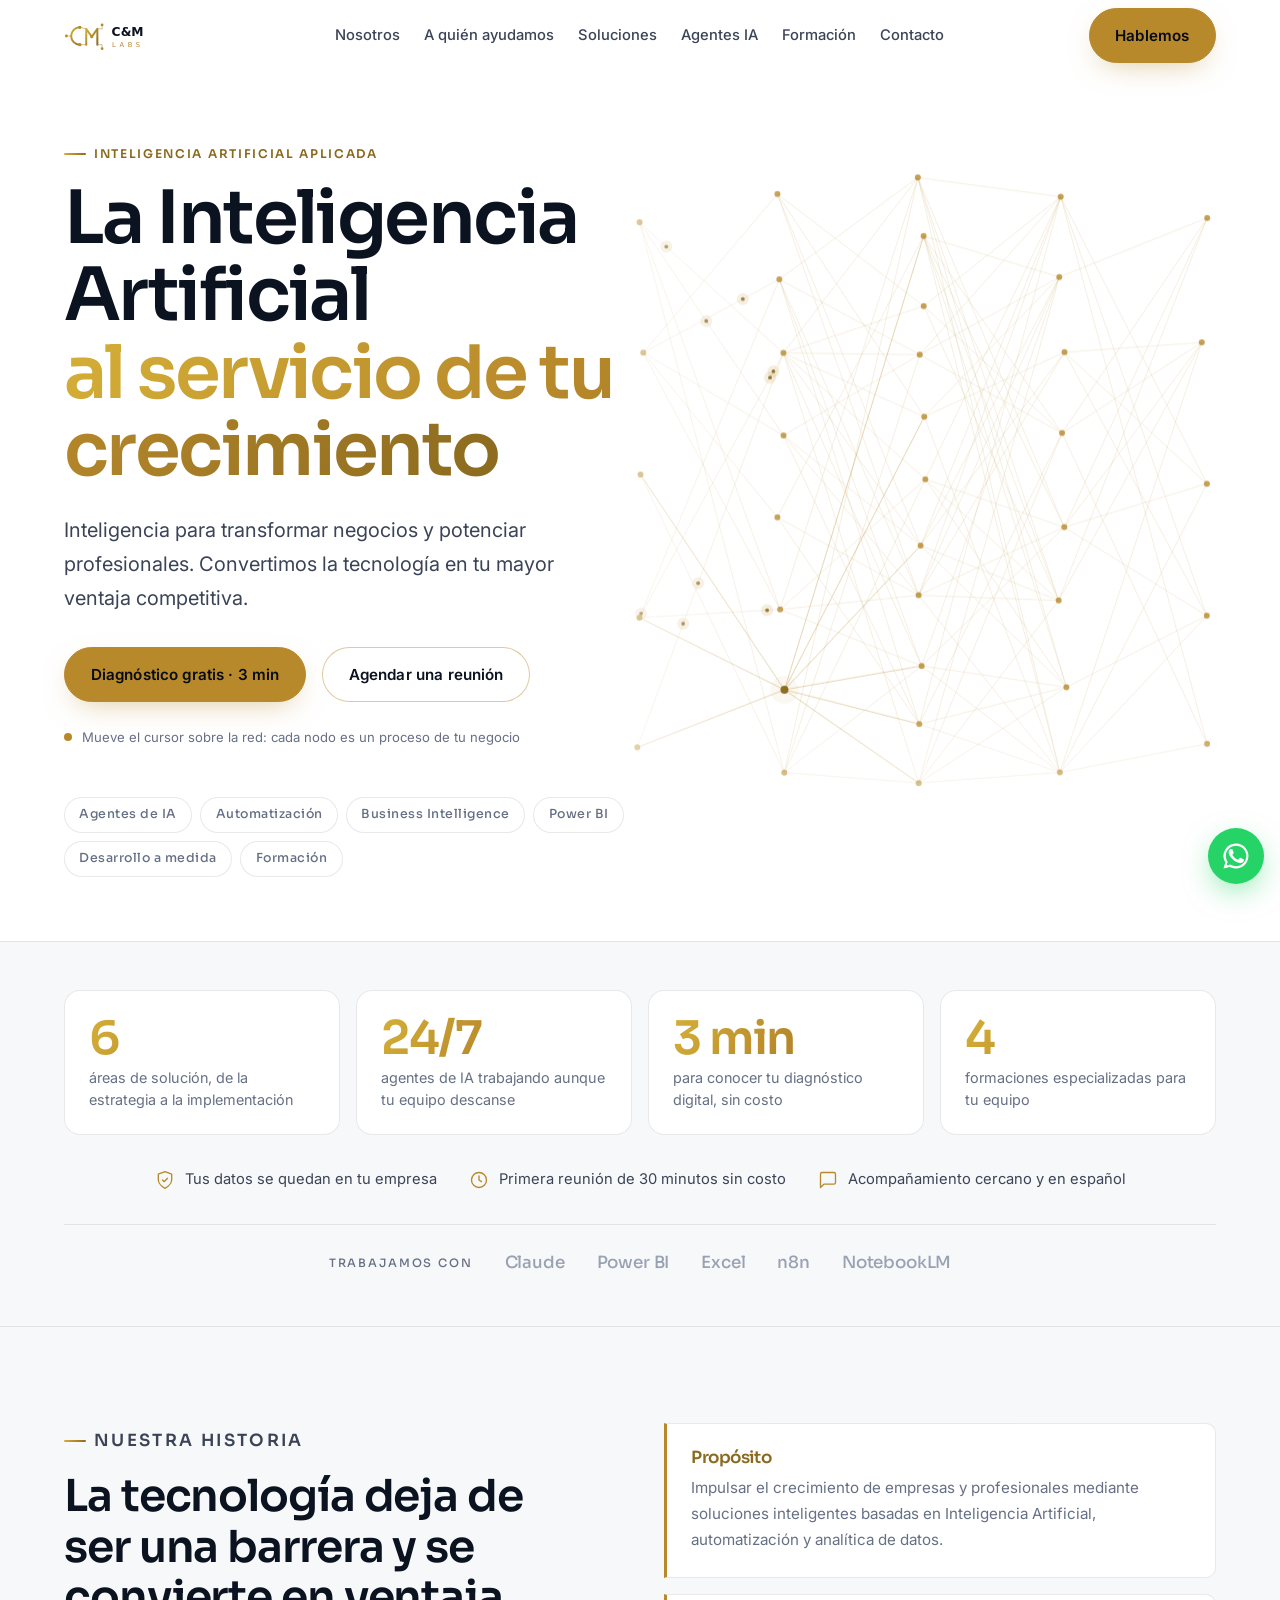
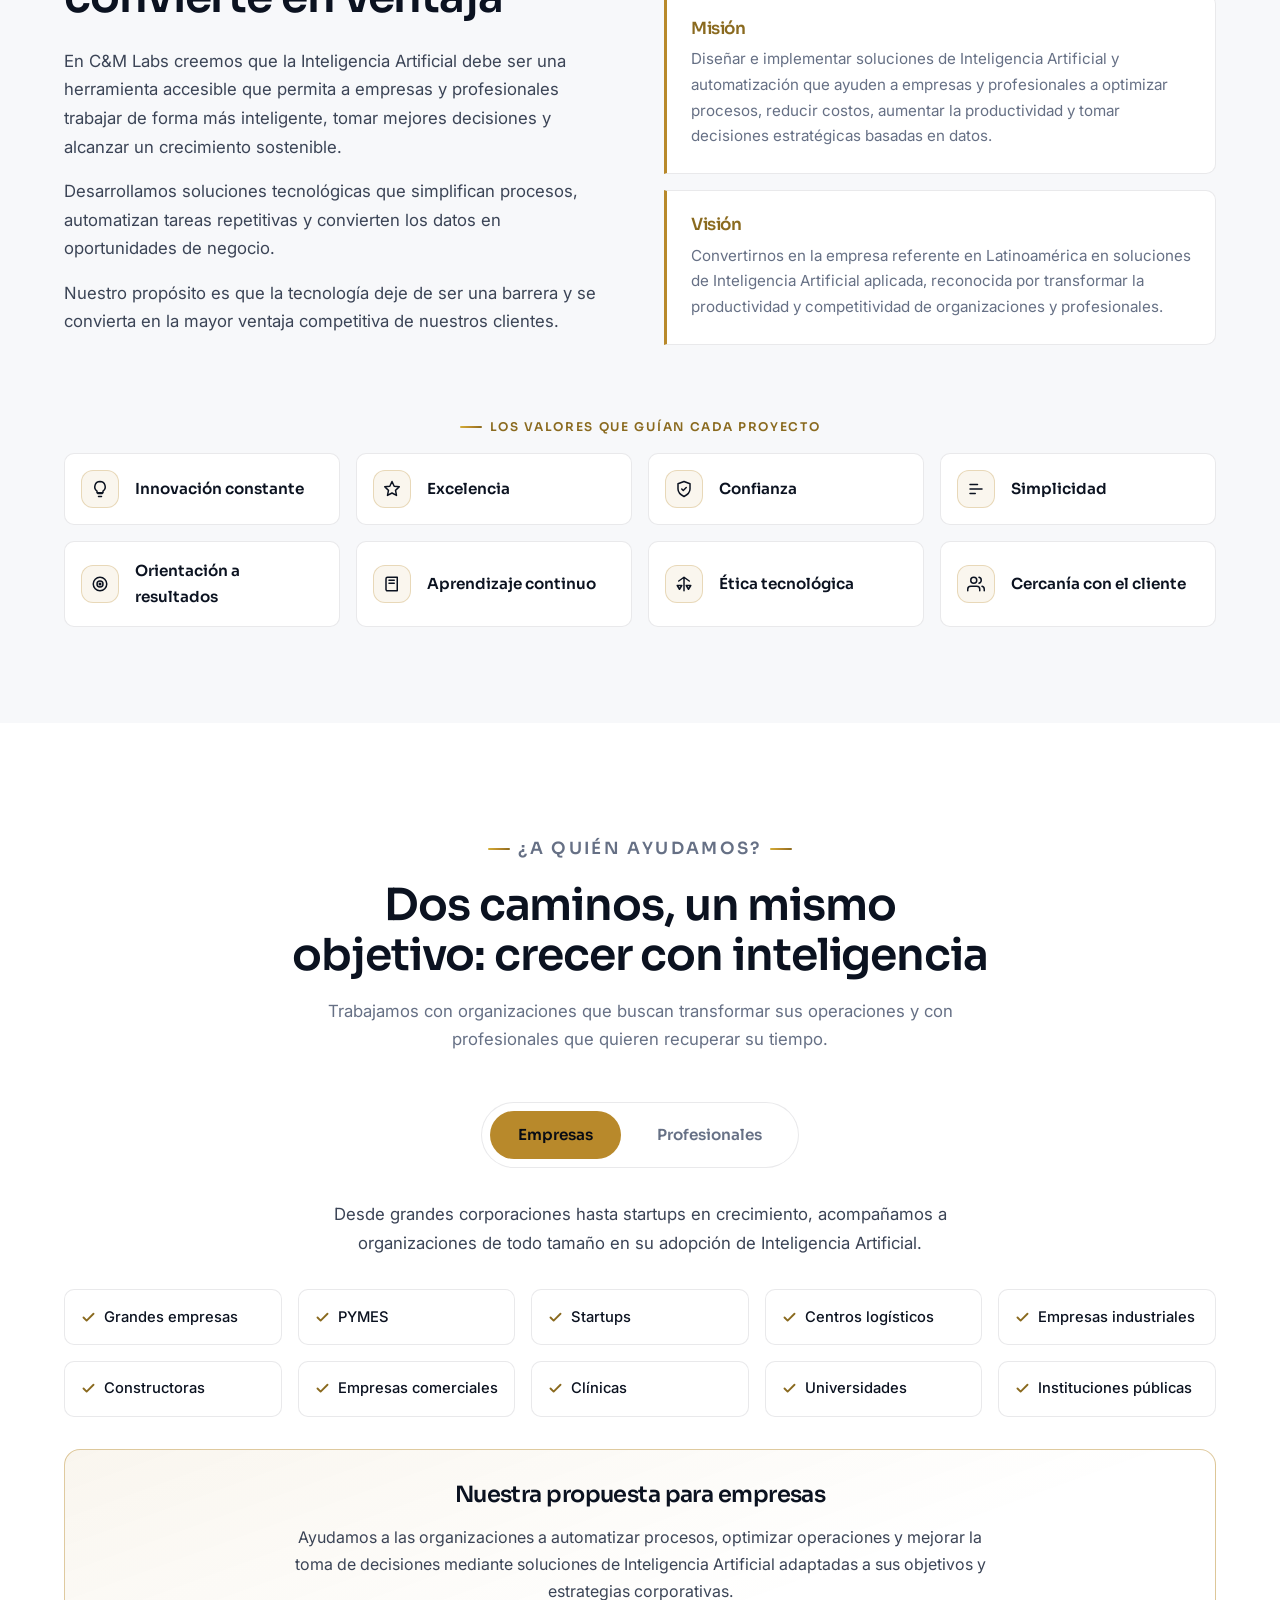
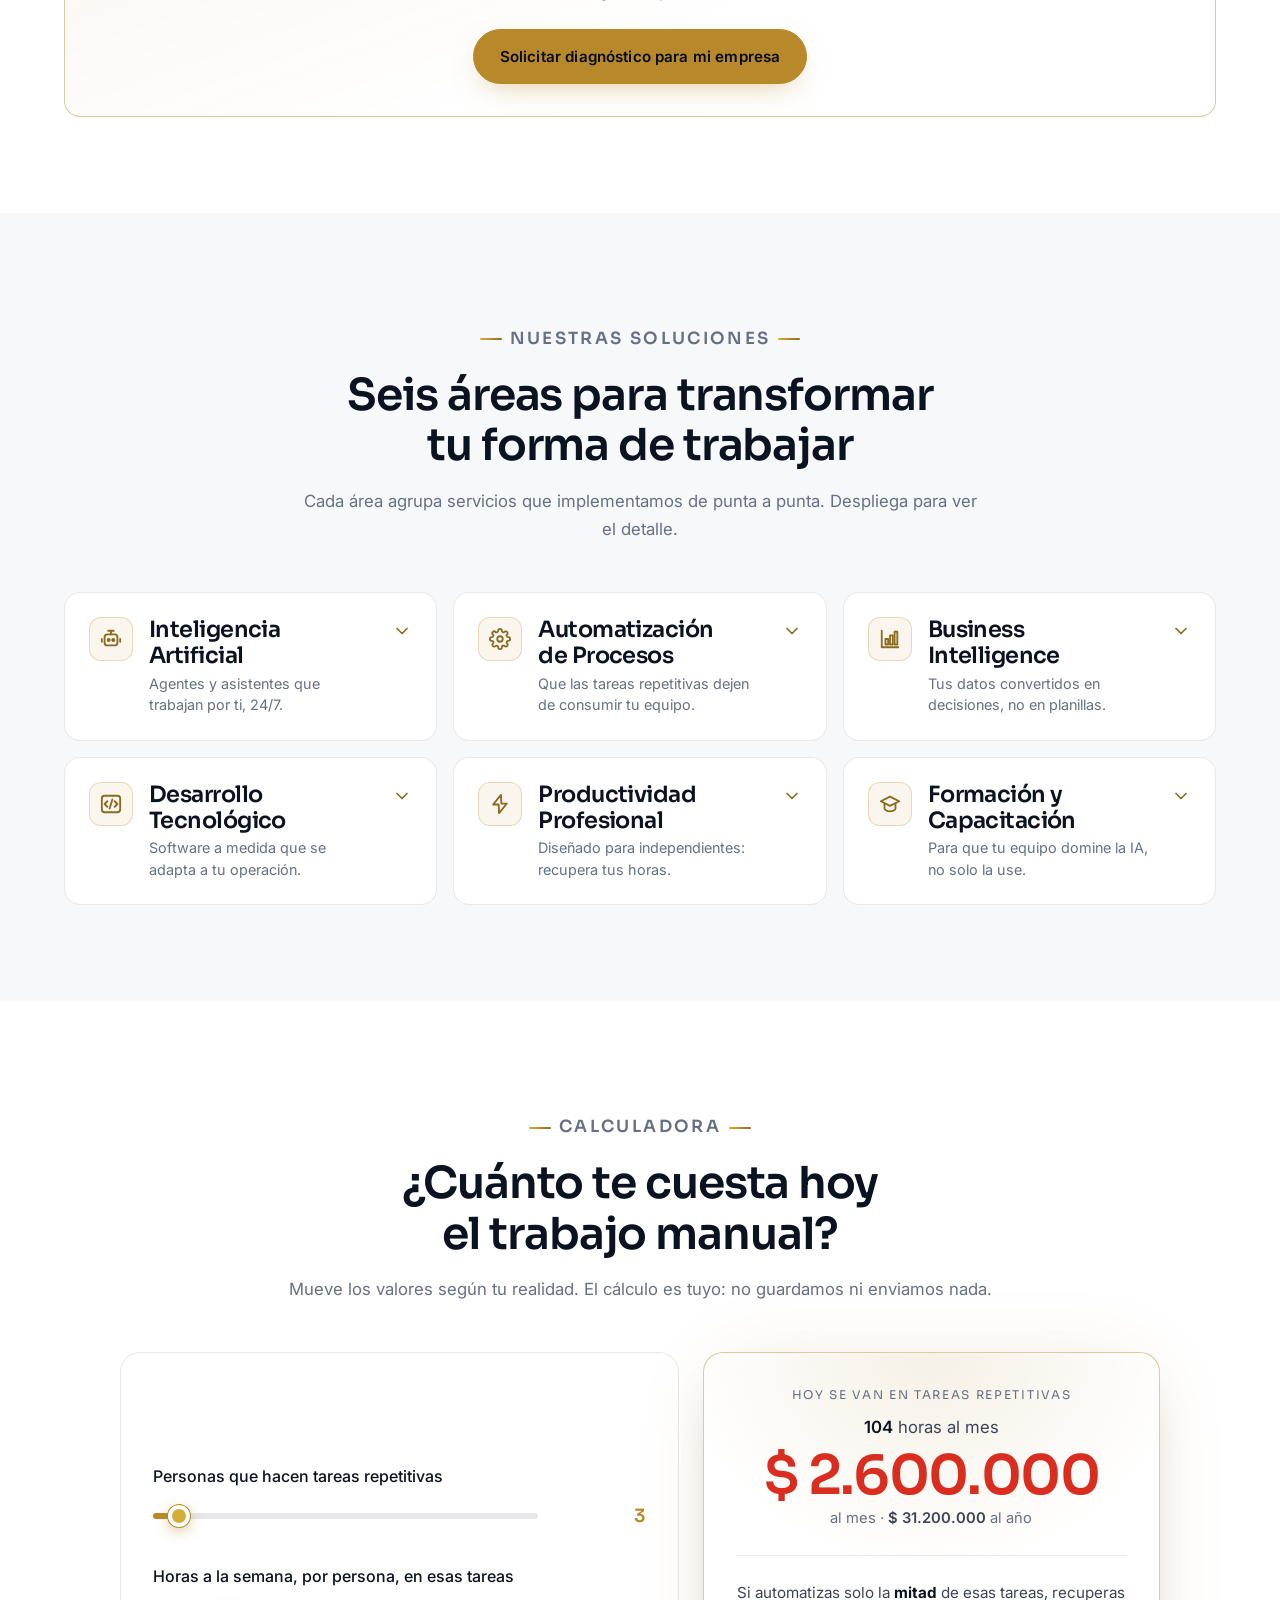
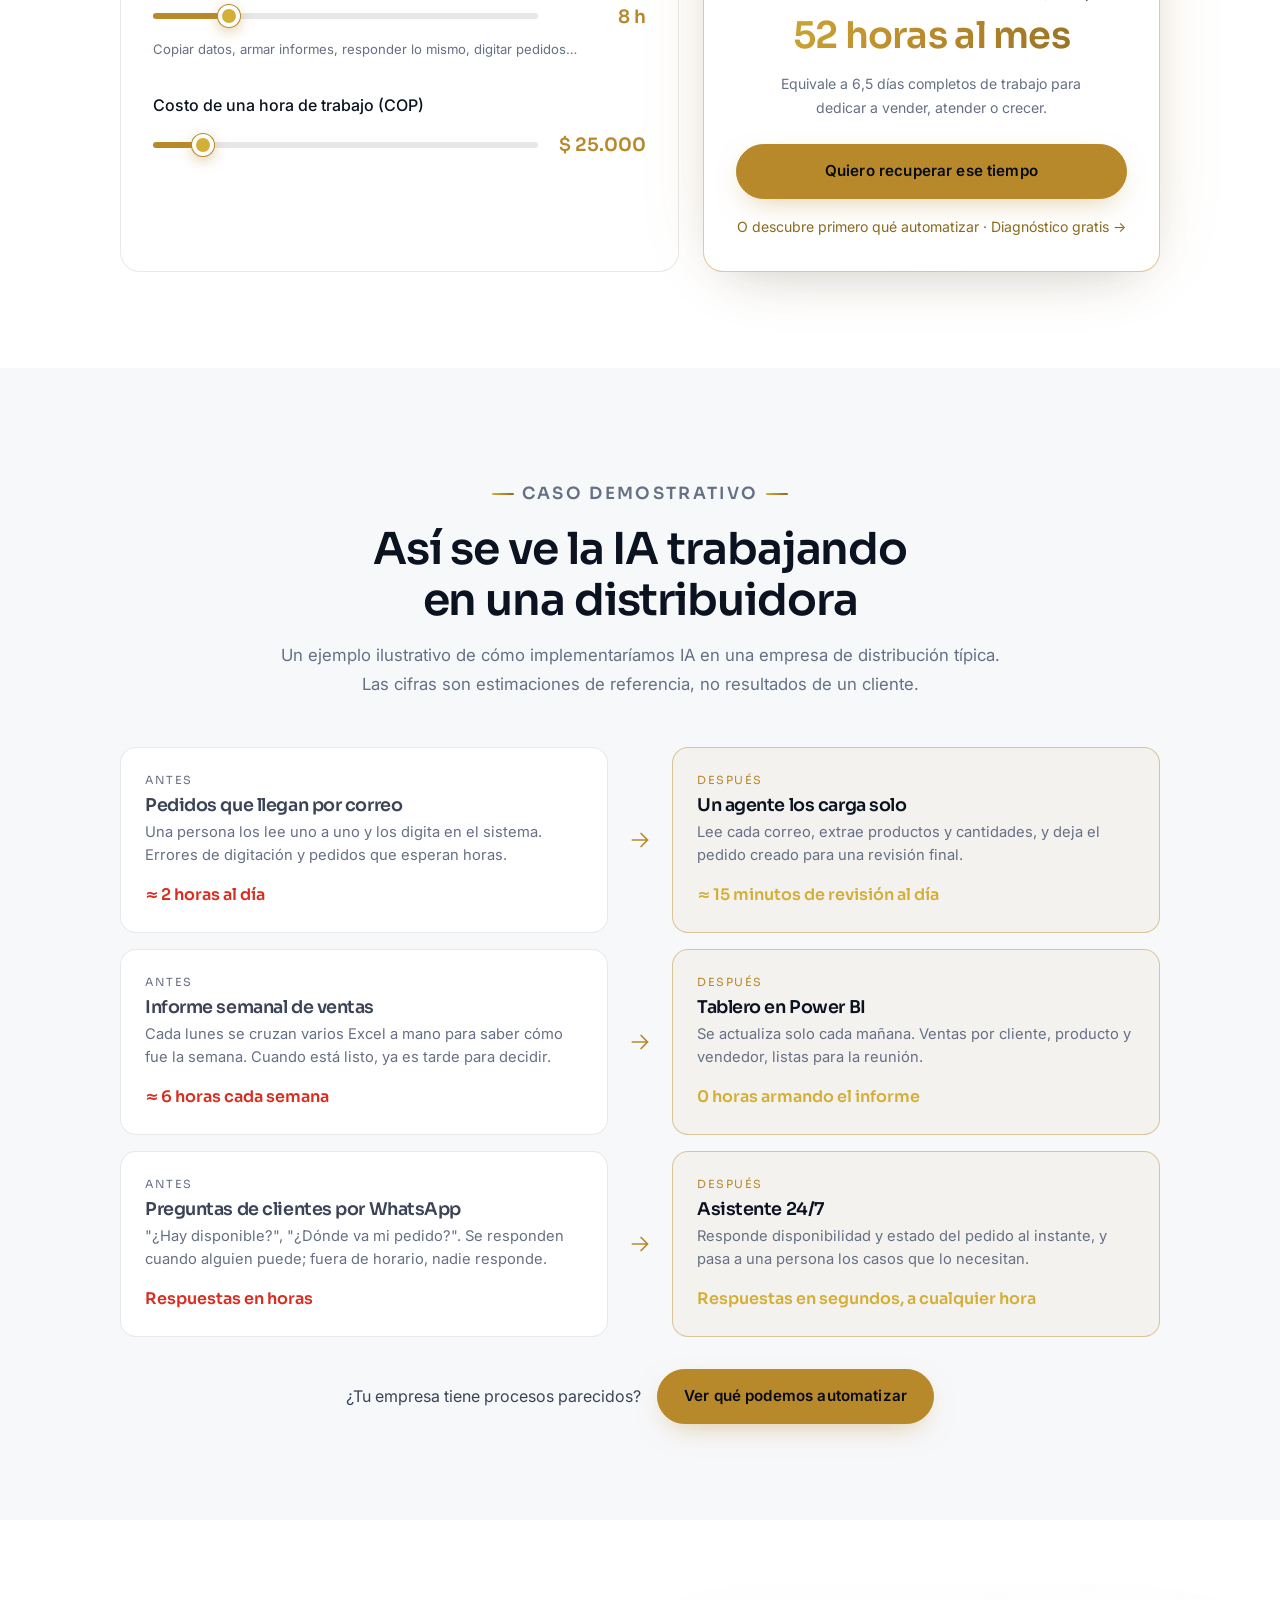
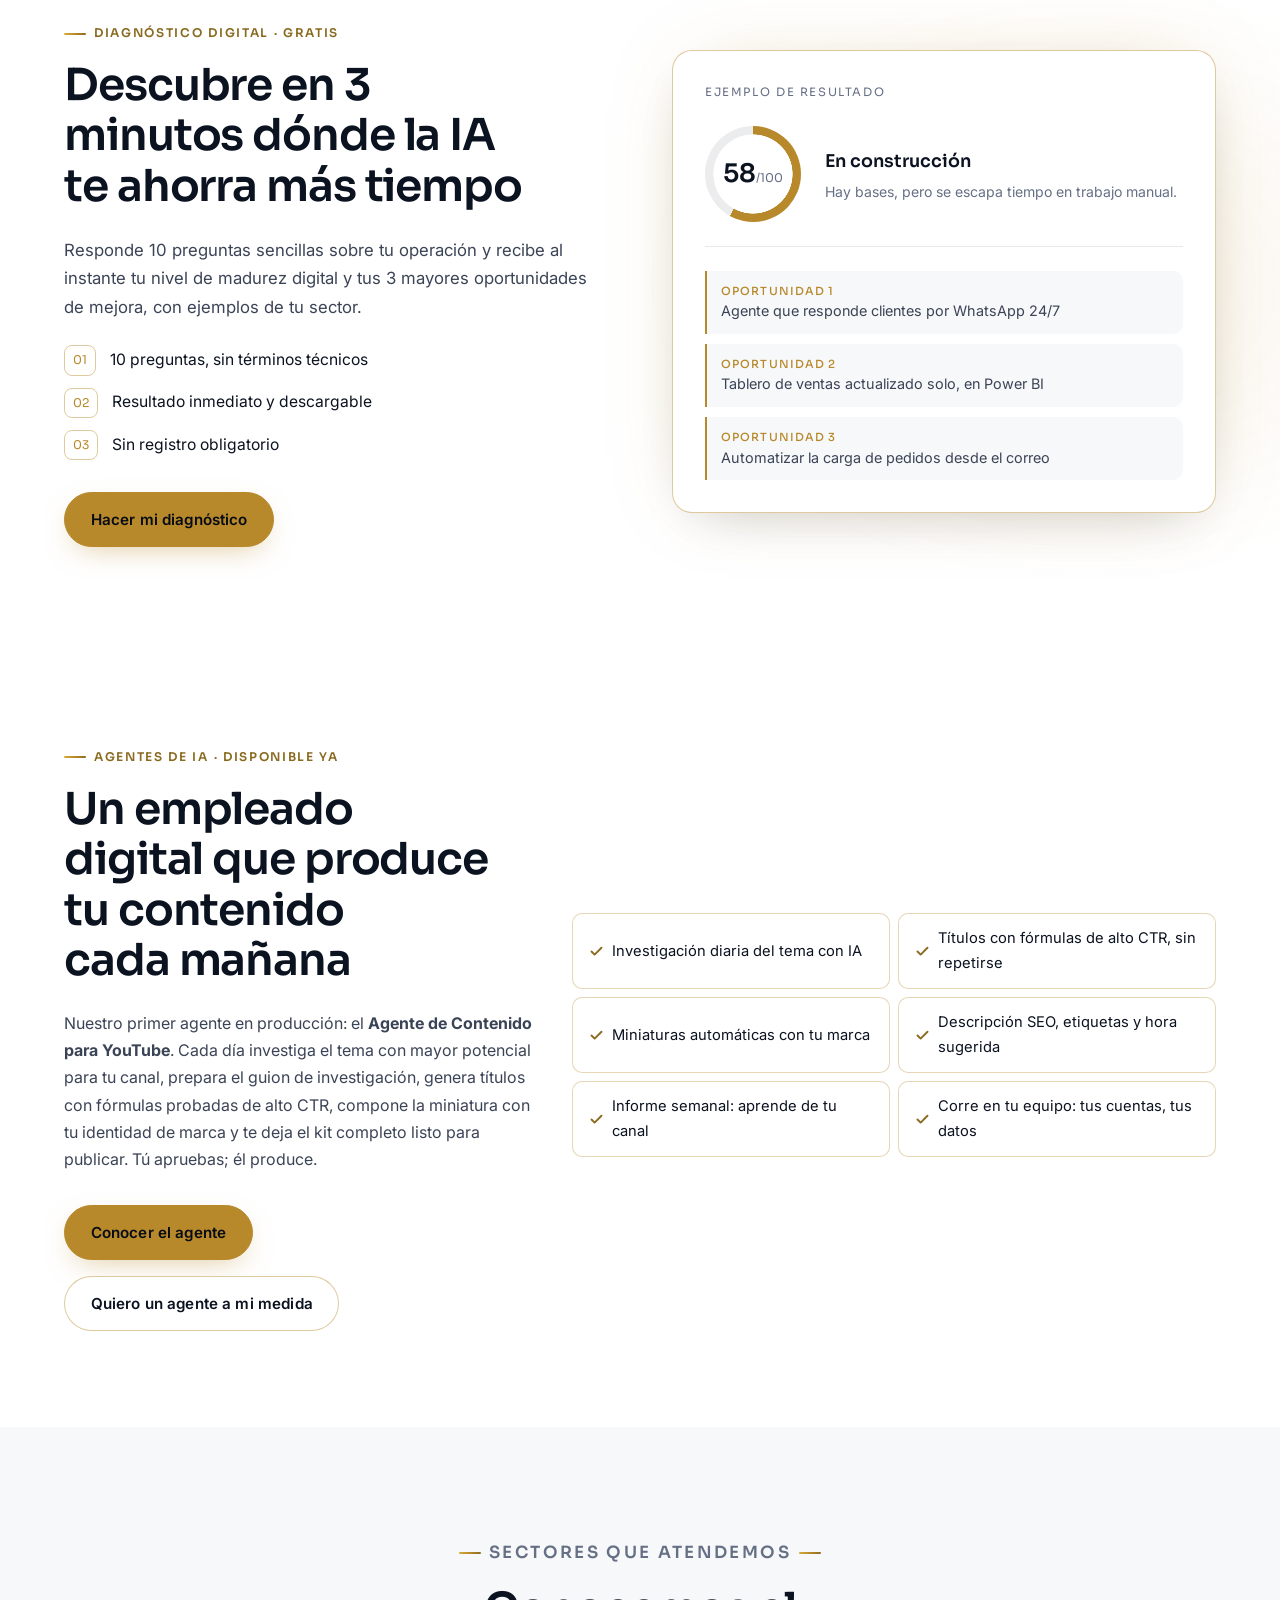
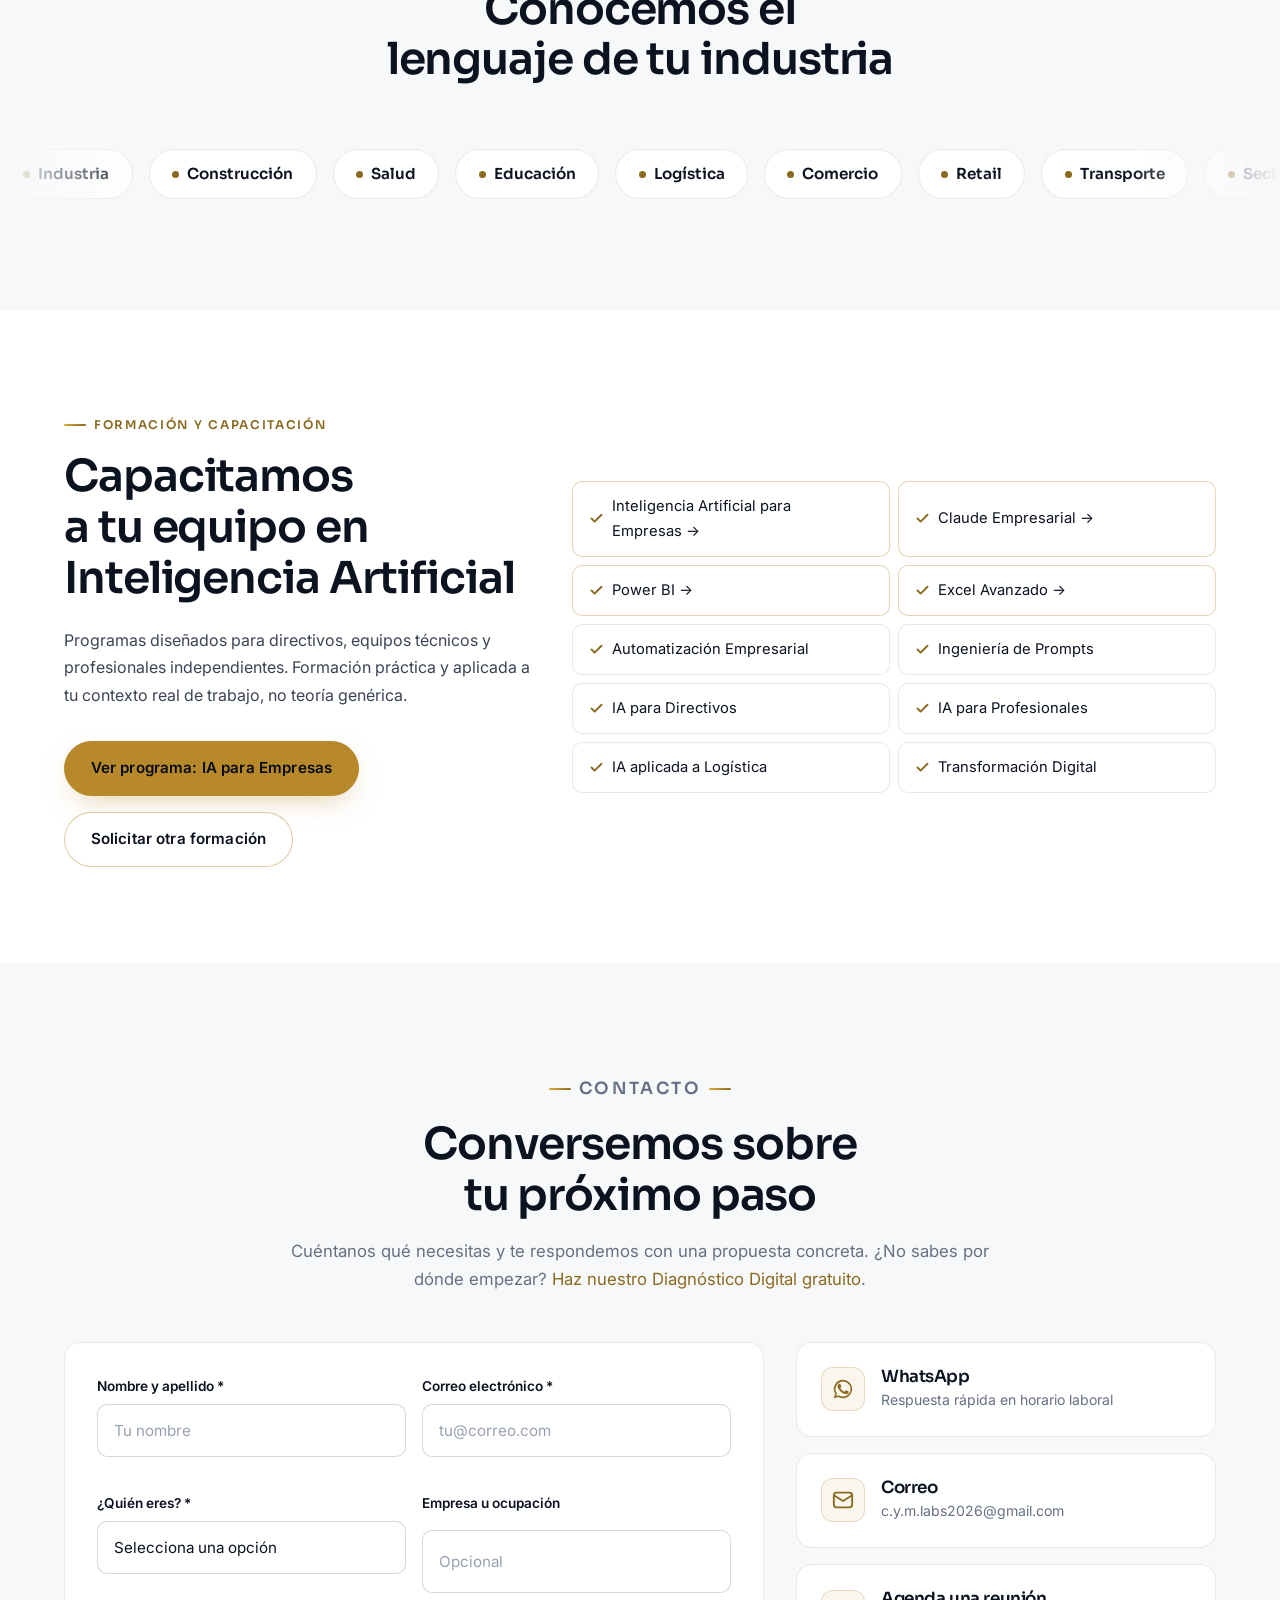
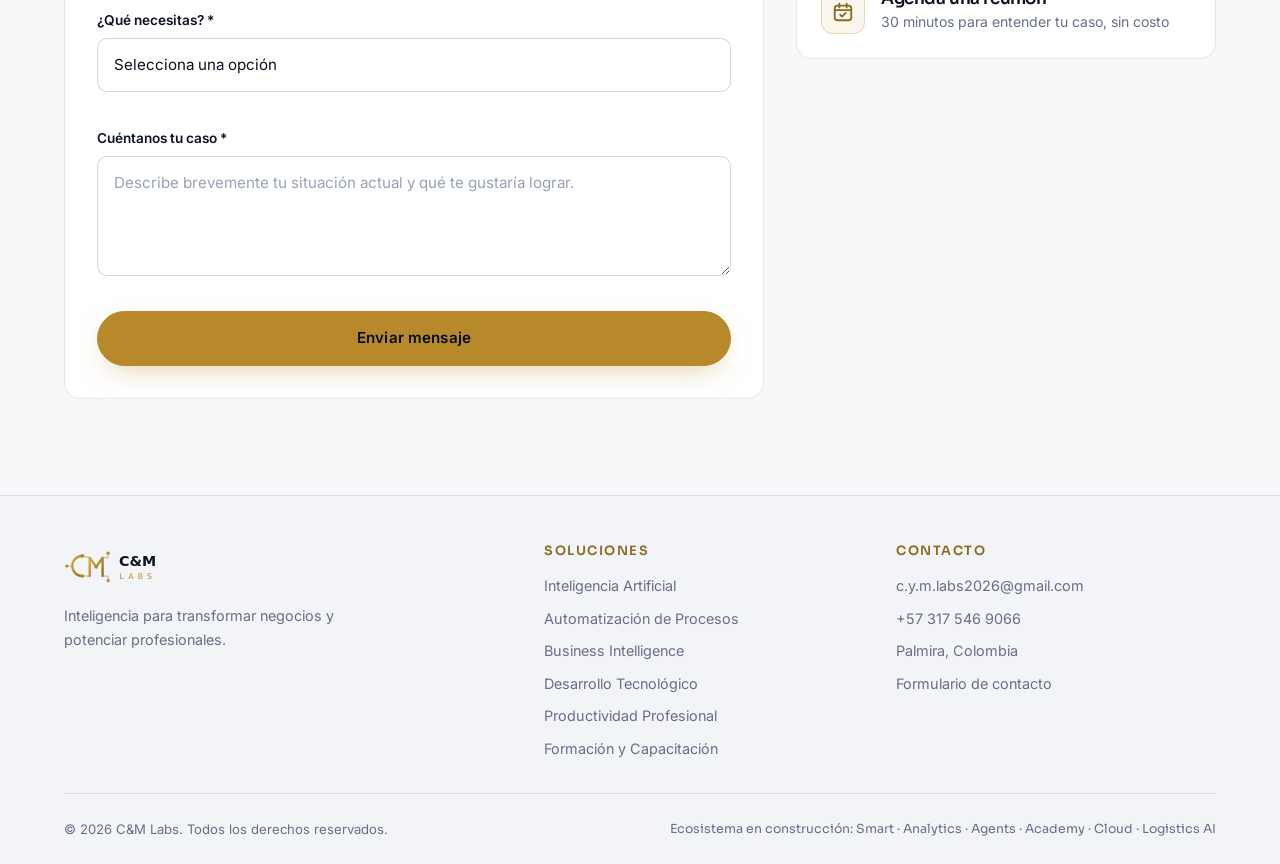
==== commit 1a26c2a8: "Cambia el sitio a fondo blanco con acentos dorados - Paleta blanca: títulos azul noche, texto gris o" ====
--- a/index.html
+++ b/index.html
@@ -7,7 +7,7 @@
 <title>C&amp;M Labs | Inteligencia Artificial para transformar negocios y potenciar profesionales</title>
 <meta name="description" content="C&amp;M Labs diseña soluciones de Inteligencia Artificial, automatización de procesos y Business Intelligence para empresas y profesionales independientes. La IA al servicio de tu crecimiento.">
 <meta name="author" content="C&amp;M Labs">
-<meta name="theme-color" content="#070B14">
+<meta name="theme-color" content="#FFFFFF">
 
 <!-- NO BORRAR: verificación de propiedad en Google Search Console.
      Si se elimina, Google revoca el acceso a las estadísticas del sitio. -->
@@ -28,15 +28,15 @@
 <meta name="twitter:description" content="Soluciones de Inteligencia Artificial, automatización y analítica de datos para empresas y profesionales.">
 <meta name="twitter:image" content="https://cymlabs2026-jpg.github.io/assets/og-image.png">
 
-<link rel="icon" type="image/svg+xml" href="assets/favicon.svg?v=3">
-<link rel="apple-touch-icon" href="assets/favicon.svg?v=3">
+<link rel="icon" type="image/svg+xml" href="assets/favicon.svg?v=4">
+<link rel="apple-touch-icon" href="assets/favicon.svg?v=4">
 
 <link rel="preconnect" href="https://fonts.googleapis.com">
 <link rel="preconnect" href="https://fonts.gstatic.com" crossorigin>
 <link href="https://fonts.googleapis.com/css2?family=Sora:wght@300;400;500;600;700&family=Inter:wght@400;500;600&display=swap" rel="stylesheet">
 
-<link rel="stylesheet" href="css/styles.css?v=3">
-<script src="js/main.js?v=3" defer></script>
+<link rel="stylesheet" href="css/styles.css?v=4">
+<script src="js/main.js?v=4" defer></script>
 
 <!-- Sin JavaScript no hay animaciones ni acordeones, pero todo el contenido debe seguir visible -->
 <noscript>
@@ -55,7 +55,7 @@
   "name": "C&M Labs",
   "alternateName": "CyM Labs",
   "url": "https://cymlabs2026-jpg.github.io/",
-  "logo": "https://cymlabs2026-jpg.github.io/assets/logo.svg?v=3",
+  "logo": "https://cymlabs2026-jpg.github.io/assets/logo.svg?v=4",
   "email": "c.y.m.labs2026@gmail.com",
   "slogan": "La Inteligencia Artificial al servicio de tu crecimiento",
   "description": "C&M Labs diseña e implementa soluciones de Inteligencia Artificial, automatización de procesos y Business Intelligence que ayudan a empresas y profesionales a optimizar procesos, reducir costos y tomar decisiones basadas en datos.",
@@ -95,7 +95,7 @@
 <header class="nav" id="nav">
   <div class="contenedor nav__inner">
     <a class="nav__logo" href="#inicio" aria-label="C&amp;M Labs, ir al inicio">
-      <img src="assets/logo.svg?v=3" alt="C&amp;M Labs" width="320" height="96">
+      <img src="assets/logo.svg?v=4" alt="C&amp;M Labs" width="320" height="96">
     </a>
 
     <nav class="nav__enlaces" aria-label="Navegación principal">
@@ -418,7 +418,7 @@
         <div class="solucion__panel" id="sol-ia">
           <div>
             <ul class="solucion__lista">
-              <li style="border-color: rgba(212,175,55,0.35);"><a href="agentes/agente-contenido-youtube.html" style="color: var(--texto);">Agente de Contenido para YouTube&nbsp;→</a></li>
+              <li style="border-color: rgba(184,137,43,0.35);"><a href="agentes/agente-contenido-youtube.html" style="color: var(--texto);">Agente de Contenido para YouTube&nbsp;→</a></li>
               <li>Agentes de IA personalizados</li>
               <li>Chatbots inteligentes</li>
               <li>Asistentes virtuales</li>
@@ -766,12 +766,12 @@
       </div>
 
       <ul class="formacion__lista">
-        <li style="border-color: rgba(212,175,55,0.35);"><svg viewBox="0 0 24 24" fill="none" stroke="currentColor" stroke-width="3" stroke-linecap="round" stroke-linejoin="round" aria-hidden="true"><path d="M20 6L9 17l-5-5"/></svg>Investigación diaria del tema con IA</li>
-        <li style="border-color: rgba(212,175,55,0.35);"><svg viewBox="0 0 24 24" fill="none" stroke="currentColor" stroke-width="3" stroke-linecap="round" stroke-linejoin="round" aria-hidden="true"><path d="M20 6L9 17l-5-5"/></svg>Títulos con fórmulas de alto CTR, sin repetirse</li>
-        <li style="border-color: rgba(212,175,55,0.35);"><svg viewBox="0 0 24 24" fill="none" stroke="currentColor" stroke-width="3" stroke-linecap="round" stroke-linejoin="round" aria-hidden="true"><path d="M20 6L9 17l-5-5"/></svg>Miniaturas automáticas con tu marca</li>
-        <li style="border-color: rgba(212,175,55,0.35);"><svg viewBox="0 0 24 24" fill="none" stroke="currentColor" stroke-width="3" stroke-linecap="round" stroke-linejoin="round" aria-hidden="true"><path d="M20 6L9 17l-5-5"/></svg>Descripción SEO, etiquetas y hora sugerida</li>
-        <li style="border-color: rgba(212,175,55,0.35);"><svg viewBox="0 0 24 24" fill="none" stroke="currentColor" stroke-width="3" stroke-linecap="round" stroke-linejoin="round" aria-hidden="true"><path d="M20 6L9 17l-5-5"/></svg>Informe semanal: aprende de tu canal</li>
-        <li style="border-color: rgba(212,175,55,0.35);"><svg viewBox="0 0 24 24" fill="none" stroke="currentColor" stroke-width="3" stroke-linecap="round" stroke-linejoin="round" aria-hidden="true"><path d="M20 6L9 17l-5-5"/></svg>Corre en tu equipo: tus cuentas, tus datos</li>
+        <li style="border-color: rgba(184,137,43,0.35);"><svg viewBox="0 0 24 24" fill="none" stroke="currentColor" stroke-width="3" stroke-linecap="round" stroke-linejoin="round" aria-hidden="true"><path d="M20 6L9 17l-5-5"/></svg>Investigación diaria del tema con IA</li>
+        <li style="border-color: rgba(184,137,43,0.35);"><svg viewBox="0 0 24 24" fill="none" stroke="currentColor" stroke-width="3" stroke-linecap="round" stroke-linejoin="round" aria-hidden="true"><path d="M20 6L9 17l-5-5"/></svg>Títulos con fórmulas de alto CTR, sin repetirse</li>
+        <li style="border-color: rgba(184,137,43,0.35);"><svg viewBox="0 0 24 24" fill="none" stroke="currentColor" stroke-width="3" stroke-linecap="round" stroke-linejoin="round" aria-hidden="true"><path d="M20 6L9 17l-5-5"/></svg>Miniaturas automáticas con tu marca</li>
+        <li style="border-color: rgba(184,137,43,0.35);"><svg viewBox="0 0 24 24" fill="none" stroke="currentColor" stroke-width="3" stroke-linecap="round" stroke-linejoin="round" aria-hidden="true"><path d="M20 6L9 17l-5-5"/></svg>Descripción SEO, etiquetas y hora sugerida</li>
+        <li style="border-color: rgba(184,137,43,0.35);"><svg viewBox="0 0 24 24" fill="none" stroke="currentColor" stroke-width="3" stroke-linecap="round" stroke-linejoin="round" aria-hidden="true"><path d="M20 6L9 17l-5-5"/></svg>Informe semanal: aprende de tu canal</li>
+        <li style="border-color: rgba(184,137,43,0.35);"><svg viewBox="0 0 24 24" fill="none" stroke="currentColor" stroke-width="3" stroke-linecap="round" stroke-linejoin="round" aria-hidden="true"><path d="M20 6L9 17l-5-5"/></svg>Corre en tu equipo: tus cuentas, tus datos</li>
       </ul>
 
     </div>
@@ -837,10 +837,10 @@
       </div>
 
       <ul class="formacion__lista">
-        <li style="border-color: rgba(212,175,55,0.35);"><svg viewBox="0 0 24 24" fill="none" stroke="currentColor" stroke-width="3" stroke-linecap="round" stroke-linejoin="round" aria-hidden="true"><path d="M20 6L9 17l-5-5"/></svg><a href="formacion/ia-para-empresas.html" style="color: var(--texto);">Inteligencia Artificial para Empresas&nbsp;→</a></li>
-        <li style="border-color: rgba(212,175,55,0.35);"><svg viewBox="0 0 24 24" fill="none" stroke="currentColor" stroke-width="3" stroke-linecap="round" stroke-linejoin="round" aria-hidden="true"><path d="M20 6L9 17l-5-5"/></svg><a href="formacion/claude-empresarial.html" style="color: var(--texto);">Claude Empresarial&nbsp;→</a></li>
-        <li style="border-color: rgba(212,175,55,0.35);"><svg viewBox="0 0 24 24" fill="none" stroke="currentColor" stroke-width="3" stroke-linecap="round" stroke-linejoin="round" aria-hidden="true"><path d="M20 6L9 17l-5-5"/></svg><a href="formacion/power-bi.html" style="color: var(--texto);">Power BI&nbsp;→</a></li>
-        <li style="border-color: rgba(212,175,55,0.35);"><svg viewBox="0 0 24 24" fill="none" stroke="currentColor" stroke-width="3" stroke-linecap="round" stroke-linejoin="round" aria-hidden="true"><path d="M20 6L9 17l-5-5"/></svg><a href="formacion/excel-avanzado.html" style="color: var(--texto);">Excel Avanzado&nbsp;→</a></li>
+        <li style="border-color: rgba(184,137,43,0.35);"><svg viewBox="0 0 24 24" fill="none" stroke="currentColor" stroke-width="3" stroke-linecap="round" stroke-linejoin="round" aria-hidden="true"><path d="M20 6L9 17l-5-5"/></svg><a href="formacion/ia-para-empresas.html" style="color: var(--texto);">Inteligencia Artificial para Empresas&nbsp;→</a></li>
+        <li style="border-color: rgba(184,137,43,0.35);"><svg viewBox="0 0 24 24" fill="none" stroke="currentColor" stroke-width="3" stroke-linecap="round" stroke-linejoin="round" aria-hidden="true"><path d="M20 6L9 17l-5-5"/></svg><a href="formacion/claude-empresarial.html" style="color: var(--texto);">Claude Empresarial&nbsp;→</a></li>
+        <li style="border-color: rgba(184,137,43,0.35);"><svg viewBox="0 0 24 24" fill="none" stroke="currentColor" stroke-width="3" stroke-linecap="round" stroke-linejoin="round" aria-hidden="true"><path d="M20 6L9 17l-5-5"/></svg><a href="formacion/power-bi.html" style="color: var(--texto);">Power BI&nbsp;→</a></li>
+        <li style="border-color: rgba(184,137,43,0.35);"><svg viewBox="0 0 24 24" fill="none" stroke="currentColor" stroke-width="3" stroke-linecap="round" stroke-linejoin="round" aria-hidden="true"><path d="M20 6L9 17l-5-5"/></svg><a href="formacion/excel-avanzado.html" style="color: var(--texto);">Excel Avanzado&nbsp;→</a></li>
         <li><svg viewBox="0 0 24 24" fill="none" stroke="currentColor" stroke-width="3" stroke-linecap="round" stroke-linejoin="round" aria-hidden="true"><path d="M20 6L9 17l-5-5"/></svg>Automatización Empresarial</li>
         <li><svg viewBox="0 0 24 24" fill="none" stroke="currentColor" stroke-width="3" stroke-linecap="round" stroke-linejoin="round" aria-hidden="true"><path d="M20 6L9 17l-5-5"/></svg>Ingeniería de Prompts</li>
         <li><svg viewBox="0 0 24 24" fill="none" stroke="currentColor" stroke-width="3" stroke-linecap="round" stroke-linejoin="round" aria-hidden="true"><path d="M20 6L9 17l-5-5"/></svg>IA para Directivos</li>
@@ -979,7 +979,7 @@
 
       <div class="pie__marca">
         <div class="pie__logo">
-          <img src="assets/logo.svg?v=3" alt="C&amp;M Labs" width="320" height="96" loading="lazy">
+          <img src="assets/logo.svg?v=4" alt="C&amp;M Labs" width="320" height="96" loading="lazy">
         </div>
         <p>Inteligencia para transformar negocios y potenciar profesionales.</p>
 
--- a/css/styles.css
+++ b/css/styles.css
@@ -4,16 +4,16 @@
    ========================================================================== */
 
 :root {
-  /* Color de marca — tema "Azul noche y oro"
-     Fondo casi negro que transmite tecnología seria; el oro solo como acento.
+  /* Color de marca — tema "Blanco y oro"
+     Fondo blanco limpio, texto azul noche y el oro solo como acento.
      Los nombres antiguos (--azul-*, --cian-ia) se conservan como alias para no
      romper los estilos internos de cada página. */
-  --noche: #070B14;          /* fondo principal */
+  --noche: #0B1220;          /* azul noche: titulares */
   --tinta: #070B14;          /* texto sobre botones dorados */
-  --oro: #D4AF37;            /* acento: botones, líneas, iconos */
-  --oro-texto: #E2C15A;      /* oro para texto pequeño sobre fondo oscuro */
-  --oro-claro: #F0D592;      /* oro brillante: resaltes y estados hover */
-  --oro-velo: rgba(212, 175, 55, 0.10);
+  --oro: #B8892B;            /* acento: botones, líneas, iconos */
+  --oro-texto: #8A6A1F;      /* oro oscuro: texto pequeño legible sobre blanco */
+  --oro-claro: #D4AF37;      /* oro brillante: estados hover */
+  --oro-velo: rgba(184, 137, 43, 0.08);
 
   --azul-corporativo: var(--tinta);
   --azul-tecnologico: var(--oro);
@@ -23,19 +23,19 @@
   --gris-claro: #F4F5F8;
 
   /* Superficies derivadas */
-  --fondo: #070B14;
-  --fondo-alt: #0A0F1C;
-  --superficie: rgba(255, 255, 255, 0.025);
-  --superficie-hover: rgba(255, 255, 255, 0.05);
-  --borde: rgba(255, 255, 255, 0.08);
-  --borde-fuerte: rgba(212, 175, 55, 0.45);
+  --fondo: #FFFFFF;
+  --fondo-alt: #F7F8FA;
+  --superficie: #FFFFFF;
+  --superficie-hover: #FCFCFD;
+  --borde: rgba(11, 18, 32, 0.09);
+  --borde-fuerte: rgba(184, 137, 43, 0.45);
 
   /* Texto */
-  --texto: #F4F5F8;
-  --texto-suave: #B4BCCB;
-  --texto-tenue: #7F889B;
-
-  --degradado: linear-gradient(120deg, #F0D592 0%, #D4AF37 45%, #B8892B 100%);
+  --texto: #0B1220;
+  --texto-suave: #3B4456;
+  --texto-tenue: #667085;
+
+  --degradado: linear-gradient(120deg, #D4AF37 0%, #B8892B 50%, #8A6A1F 100%);
 
   /* Tipografía */
   --font-titular: 'Sora', system-ui, sans-serif;
@@ -58,7 +58,7 @@
   --contenedor: 1200px;
   --nav-alto: 72px;
 
-  --sombra: 0 24px 60px -20px rgba(0, 0, 0, 0.7);
+  --sombra: 0 20px 50px -24px rgba(16, 24, 40, 0.20);
   --transicion: 0.25s cubic-bezier(0.4, 0, 0.2, 1);
 }
 
@@ -228,14 +228,14 @@
   background: var(--oro);
   color: var(--tinta);
   border: 1px solid var(--oro);
-  box-shadow: 0 10px 30px -12px rgba(212, 175, 55, 0.55);
+  box-shadow: 0 10px 30px -12px rgba(184, 137, 43, 0.55);
 }
 
 .boton--primario:hover {
   transform: translateY(-2px);
   background: var(--oro-claro);
   border-color: var(--oro-claro);
-  box-shadow: 0 16px 40px -12px rgba(212, 175, 55, 0.7);
+  box-shadow: 0 16px 40px -12px rgba(184, 137, 43, 0.7);
 }
 
 .boton--secundario {
@@ -268,7 +268,7 @@
 }
 
 .nav--scrolled {
-  background-color: rgba(7, 11, 20, 0.82);
+  background-color: rgba(255, 255, 255, 0.88);
   backdrop-filter: blur(14px);
   -webkit-backdrop-filter: blur(14px);
   border-bottom-color: var(--borde);
@@ -349,7 +349,7 @@
   position: fixed;
   inset: var(--nav-alto) 0 0 0;
   z-index: 99;
-  background-color: rgba(7, 11, 20, 0.98);
+  background-color: rgba(255, 255, 255, 0.98);
   backdrop-filter: blur(16px);
   -webkit-backdrop-filter: blur(16px);
   padding: var(--e-4) var(--e-3) var(--e-6);
@@ -415,7 +415,7 @@
   inset: 0;
   z-index: 1;
   background:
-    radial-gradient(ellipse 65% 55% at 50% 45%, rgba(7, 11, 20, 0.78), rgba(7, 11, 20, 0.15) 80%),
+    radial-gradient(ellipse 65% 55% at 50% 45%, rgba(255, 255, 255, 0.88), rgba(255, 255, 255, 0.25) 80%),
     linear-gradient(to bottom, transparent 70%, var(--fondo) 100%);
   pointer-events: none;
 }
@@ -465,14 +465,14 @@
   height: 8px;
   border-radius: 50%;
   background: var(--oro);
-  box-shadow: 0 0 0 0 rgba(212, 175, 55, 0.6);
+  box-shadow: 0 0 0 0 rgba(184, 137, 43, 0.6);
   animation: latido 2s infinite;
 }
 
 @keyframes latido {
-  0%   { box-shadow: 0 0 0 0 rgba(212, 175, 55, 0.55); }
-  70%  { box-shadow: 0 0 0 10px rgba(212, 175, 55, 0); }
-  100% { box-shadow: 0 0 0 0 rgba(212, 175, 55, 0); }
+  0%   { box-shadow: 0 0 0 0 rgba(184, 137, 43, 0.55); }
+  70%  { box-shadow: 0 0 0 10px rgba(184, 137, 43, 0); }
+  100% { box-shadow: 0 0 0 0 rgba(184, 137, 43, 0); }
 }
 
 .hero__pastillas {
@@ -492,7 +492,7 @@
   .hero__pastillas { justify-content: flex-start; }
   .hero::after {
     background:
-      linear-gradient(90deg, rgba(7, 11, 20, 0.95) 0%, rgba(7, 11, 20, 0.75) 38%, rgba(7, 11, 20, 0) 62%),
+      linear-gradient(90deg, rgba(255, 255, 255, 0.97) 0%, rgba(255, 255, 255, 0.8) 38%, rgba(255, 255, 255, 0) 62%),
       linear-gradient(to bottom, transparent 75%, var(--fondo) 100%);
   }
 }
@@ -540,7 +540,7 @@
   place-items: center;
   border-radius: 12px;
   background: var(--oro-velo);
-  border: 1px solid rgba(212, 175, 55, 0.28);
+  border: 1px solid rgba(184, 137, 43, 0.28);
   color: var(--oro-texto);
   margin-bottom: var(--e-2);
   flex-shrink: 0;
@@ -695,7 +695,7 @@
 }
 
 .propuesta {
-  background: linear-gradient(160deg, rgba(212, 175, 55, 0.08), rgba(255, 255, 255, 0.02) 60%);
+  background: linear-gradient(160deg, rgba(184, 137, 43, 0.08), rgba(255, 255, 255, 0.02) 60%);
   border: 1px solid var(--borde-fuerte);
   border-radius: var(--radio);
   padding: var(--e-4);
@@ -898,8 +898,8 @@
 .campo textarea {
   width: 100%;
   padding: 0.8rem var(--e-2);
-  background: rgba(255, 255, 255, 0.03);
-  border: 1px solid var(--borde);
+  background: #FFFFFF;
+  border: 1px solid rgba(11, 18, 32, 0.16);
   border-radius: var(--radio-s);
   color: var(--texto);
   font-size: 0.95rem;
@@ -909,20 +909,20 @@
 .campo textarea { resize: vertical; min-height: 120px; }
 
 .campo input::placeholder,
-.campo textarea::placeholder { color: #5D6577; }
+.campo textarea::placeholder { color: #98A2B3; }
 
 .campo input:focus,
 .campo select:focus,
 .campo textarea:focus {
   outline: none;
   border-color: var(--cian-ia);
-  background: rgba(255, 255, 255, 0.05);
-  box-shadow: 0 0 0 3px rgba(212, 175, 55, 0.15);
+  background: #FFFFFF;
+  box-shadow: 0 0 0 3px rgba(184, 137, 43, 0.15);
 }
 
 .campo select { appearance: none; cursor: pointer; }
 
-.campo select option { background: #0A0F1C; color: var(--texto); }
+.campo select option { background: #FFFFFF; color: var(--texto); }
 
 .campo--doble {
   display: grid;
@@ -932,13 +932,13 @@
 
 .campo__error {
   font-size: 0.8rem;
-  color: #FCA5A5;
+  color: #D92D20;
   min-height: 1em;
 }
 
 .campo input[aria-invalid='true'],
 .campo select[aria-invalid='true'],
-.campo textarea[aria-invalid='true'] { border-color: #F87171; }
+.campo textarea[aria-invalid='true'] { border-color: #D92D20; }
 
 .formulario__estado {
   font-size: 0.9rem;
@@ -956,9 +956,9 @@
 }
 
 .formulario__estado--error {
-  background: rgba(248, 113, 113, 0.08);
+  background: rgba(217, 45, 32, 0.06);
   border: 1px solid rgba(248, 113, 113, 0.35);
-  color: #FCA5A5;
+  color: #D92D20;
 }
 
 .boton[data-cargando='true'] { opacity: 0.7; pointer-events: none; }
@@ -996,7 +996,7 @@
 /* ========================= Pie de página ========================= */
 
 .pie {
-  background: #05080F;
+  background: #F2F4F7;
   border-top: 1px solid var(--borde);
   padding-block: var(--e-5) var(--e-3);
 }
@@ -1168,7 +1168,7 @@
 :is(.solucion, .valor, .publico__item, .contacto__canal, .pmv__item,
     .formacion__lista li, .modulo, .fact, .cifra, .faq details, .diag-vista):hover {
   background-image: radial-gradient(380px circle at var(--mx, -500px) var(--my, -500px),
-                    rgba(212, 175, 55, 0.10), transparent 45%);
+                    rgba(184, 137, 43, 0.10), transparent 45%);
 }
 
 :is(.valor, .publico__item, .contacto__canal, .modulo, .cifra):hover {
@@ -1182,7 +1182,7 @@
   padding-block: var(--e-5);
   border-top: 1px solid var(--borde);
   border-bottom: 1px solid var(--borde);
-  background: linear-gradient(180deg, var(--fondo) 0%, #0A0F1C 100%);
+  background: var(--fondo-alt);
 }
 
 .cifras {
@@ -1248,7 +1248,7 @@
   font-family: var(--font-titular);
   font-size: 1.05rem;
   font-weight: 500;
-  color: #5D6577;
+  color: #98A2B3;
   letter-spacing: -0.01em;
   transition: color var(--transicion);
 }
@@ -1278,7 +1278,7 @@
 
 .diag-destacado {
   background:
-    radial-gradient(ellipse 50% 60% at 85% 50%, rgba(212, 175, 55, 0.08), transparent 70%),
+    radial-gradient(ellipse 50% 60% at 85% 50%, rgba(184, 137, 43, 0.08), transparent 70%),
     var(--fondo);
 }
 
@@ -1320,11 +1320,11 @@
 
 .diag-vista {
   position: relative;
-  background-color: #0D1322;
+  background-color: #FFFFFF;
   border: 1px solid var(--borde-fuerte);
   border-radius: 20px;
   padding: var(--e-4);
-  box-shadow: var(--sombra), 0 0 80px -30px rgba(212, 175, 55, 0.35);
+  box-shadow: var(--sombra), 0 0 80px -30px rgba(184, 137, 43, 0.35);
 }
 
 .diag-vista__marca {
@@ -1354,8 +1354,8 @@
   display: grid;
   place-items: center;
   background:
-    radial-gradient(closest-side, #0D1322 82%, transparent 83%),
-    conic-gradient(var(--oro) calc(var(--valor) * 1%), rgba(255, 255, 255, 0.08) 0);
+    radial-gradient(closest-side, #FFFFFF 82%, transparent 83%),
+    conic-gradient(var(--oro) calc(var(--valor) * 1%), rgba(11, 18, 32, 0.08) 0);
 }
 
 .diag-vista__anillo span {
@@ -1377,7 +1377,7 @@
   color: var(--texto-suave);
   padding: 12px 14px;
   border-left: 2px solid var(--oro);
-  background: rgba(255, 255, 255, 0.025);
+  background: var(--fondo-alt);
   border-radius: 0 10px 10px 0;
   line-height: 1.45;
 }
@@ -1451,7 +1451,7 @@
   appearance: none;
   -webkit-appearance: none;
   border-radius: 999px;
-  background: linear-gradient(90deg, var(--oro) var(--pct, 50%), rgba(255, 255, 255, 0.1) var(--pct, 50%));
+  background: linear-gradient(90deg, var(--oro) var(--pct, 50%), rgba(11, 18, 32, 0.10) var(--pct, 50%));
   cursor: pointer;
 }
 
@@ -1461,8 +1461,8 @@
   height: 22px;
   border-radius: 50%;
   background: var(--oro-claro);
-  border: 4px solid var(--noche);
-  box-shadow: 0 0 0 1px var(--oro), 0 4px 14px rgba(212, 175, 55, 0.45);
+  border: 4px solid #FFFFFF;
+  box-shadow: 0 0 0 1px var(--oro), 0 4px 14px rgba(184, 137, 43, 0.45);
 }
 
 .calc input[type='range']::-moz-range-thumb {
@@ -1470,16 +1470,16 @@
   height: 16px;
   border-radius: 50%;
   background: var(--oro-claro);
-  border: 4px solid var(--noche);
+  border: 4px solid #FFFFFF;
   box-shadow: 0 0 0 1px var(--oro);
 }
 
 .calc__resultado {
   background:
-    radial-gradient(ellipse 80% 60% at 50% 0%, rgba(212, 175, 55, 0.12), transparent 70%),
-    #0D1322;
+    radial-gradient(ellipse 80% 60% at 50% 0%, rgba(184, 137, 43, 0.12), transparent 70%),
+    #FFFFFF;
   border-color: var(--borde-fuerte);
-  box-shadow: var(--sombra), 0 0 80px -30px rgba(212, 175, 55, 0.3);
+  box-shadow: var(--sombra), 0 0 80px -30px rgba(184, 137, 43, 0.3);
   text-align: center;
 }
 
@@ -1501,7 +1501,7 @@
   letter-spacing: -0.03em;
   line-height: 1.1;
   margin-top: 4px;
-  color: #FCA5A5;
+  color: #D92D20;
 }
 
 .calc__sub { color: var(--texto-tenue); font-size: 0.92rem; }
@@ -1556,10 +1556,10 @@
   border: 1px solid var(--borde);
 }
 
-.caso__antes { background-color: rgba(255, 255, 255, 0.015); }
+.caso__antes { background-color: #FFFFFF; }
 
 .caso__despues {
-  background-color: rgba(212, 175, 55, 0.05);
+  background-color: rgba(184, 137, 43, 0.05);
   border-color: var(--borde-fuerte);
 }
 
@@ -1585,7 +1585,7 @@
   font-size: 1rem;
 }
 
-.caso__antes .caso__dato { color: #FCA5A5; }
+.caso__antes .caso__dato { color: #D92D20; }
 .caso__despues .caso__dato { color: var(--oro-claro); }
 
 .caso__flecha {
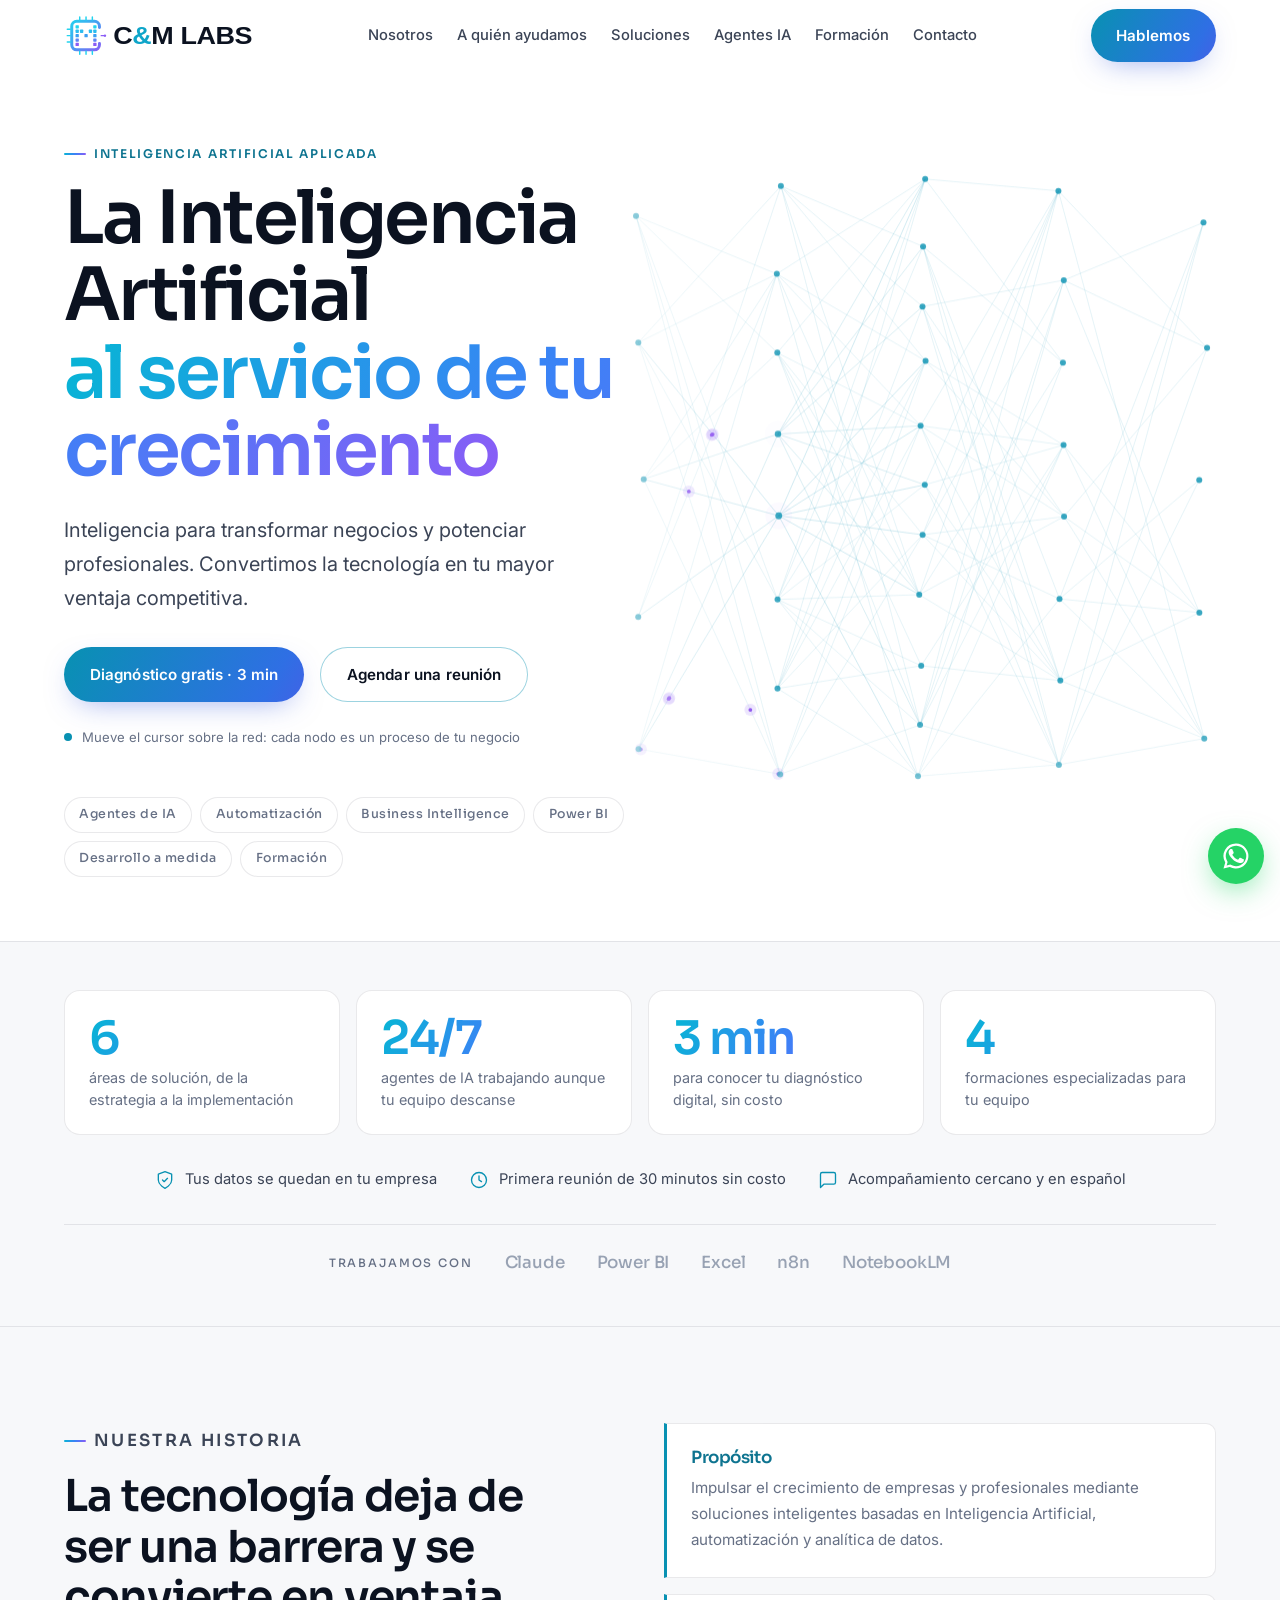
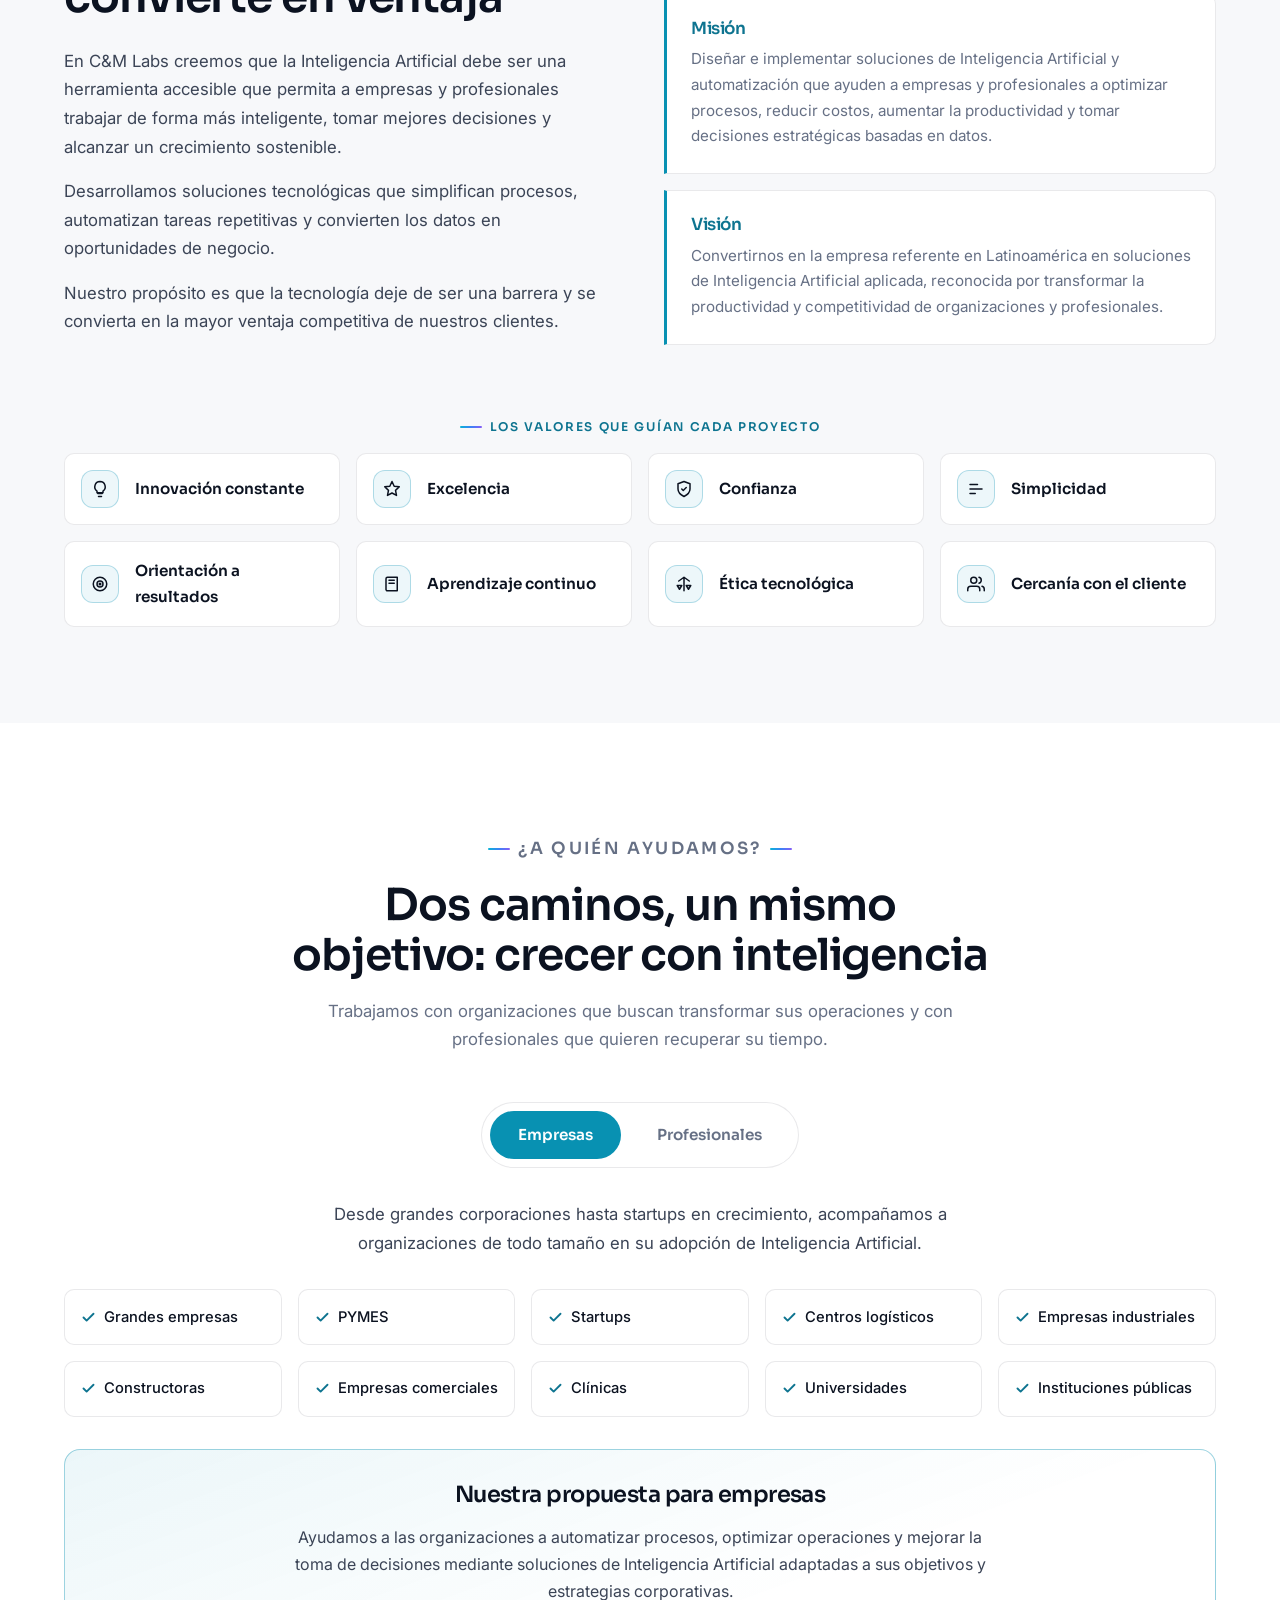
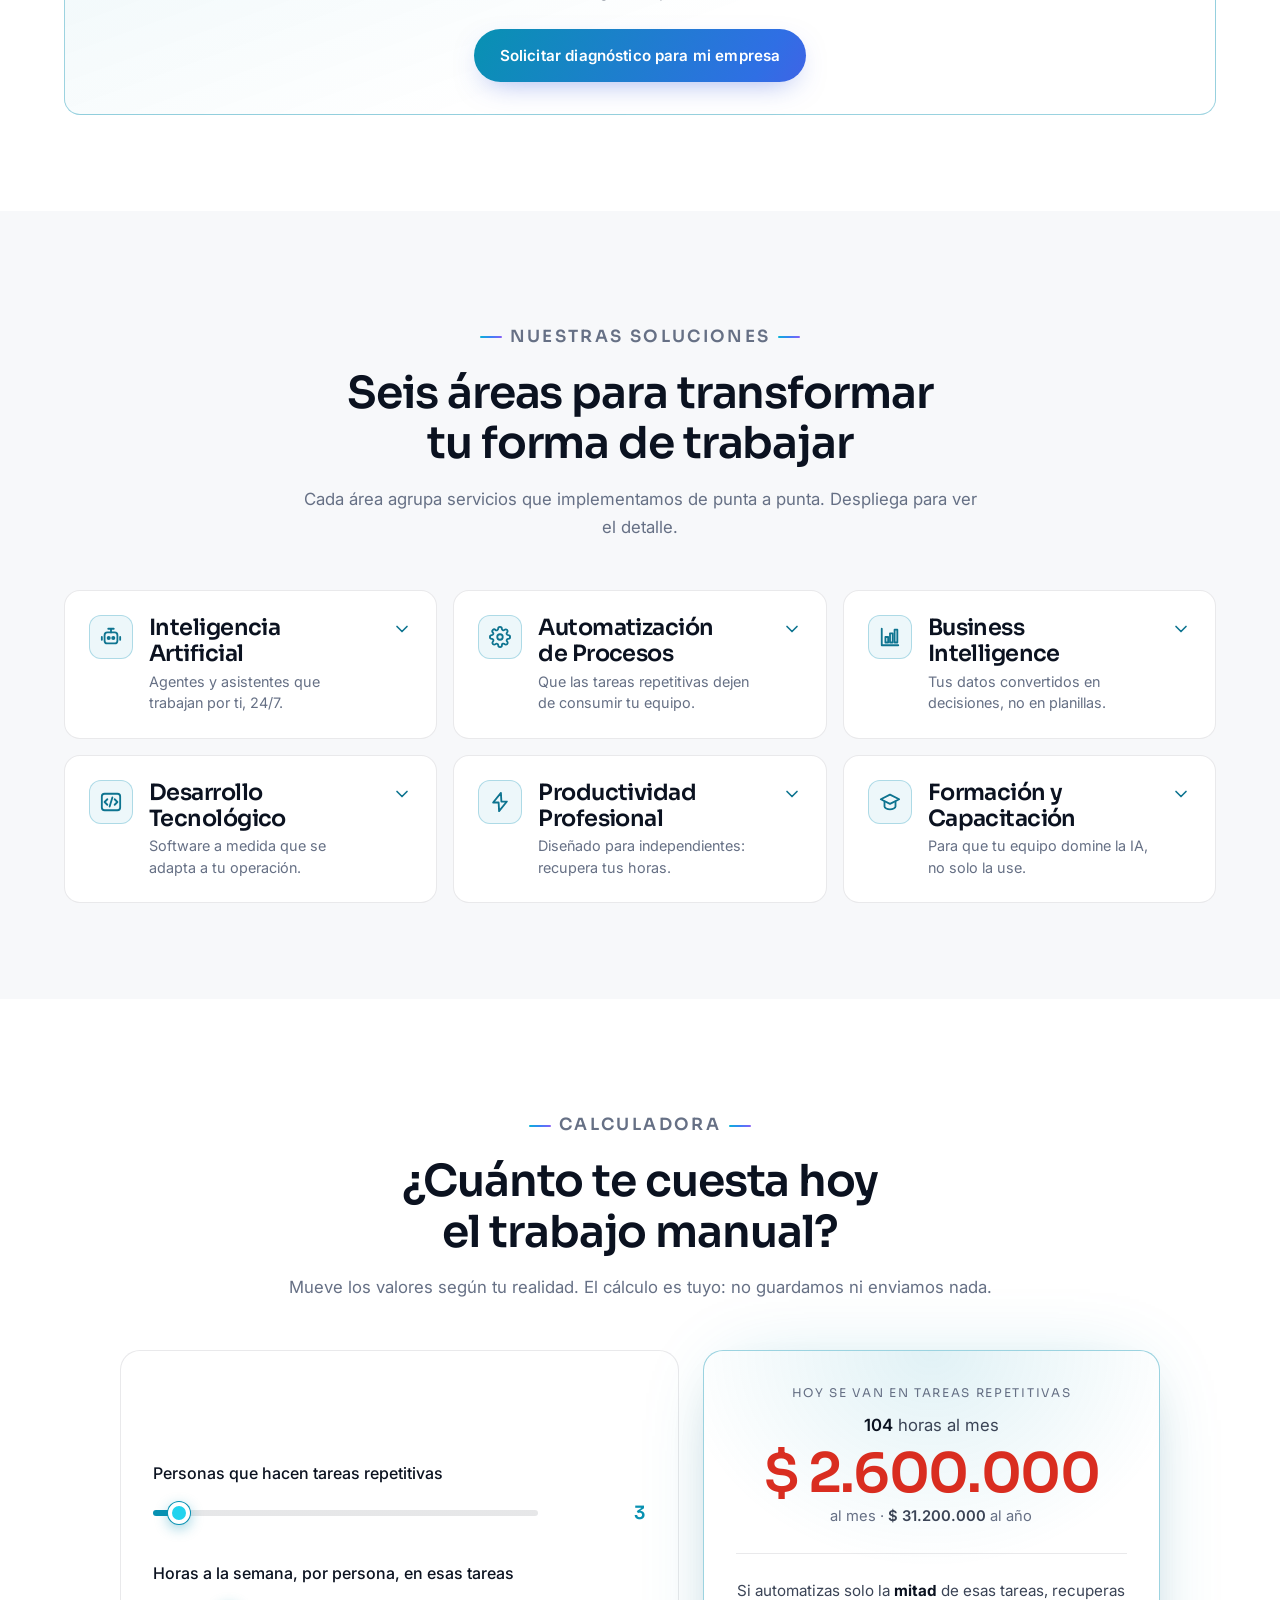
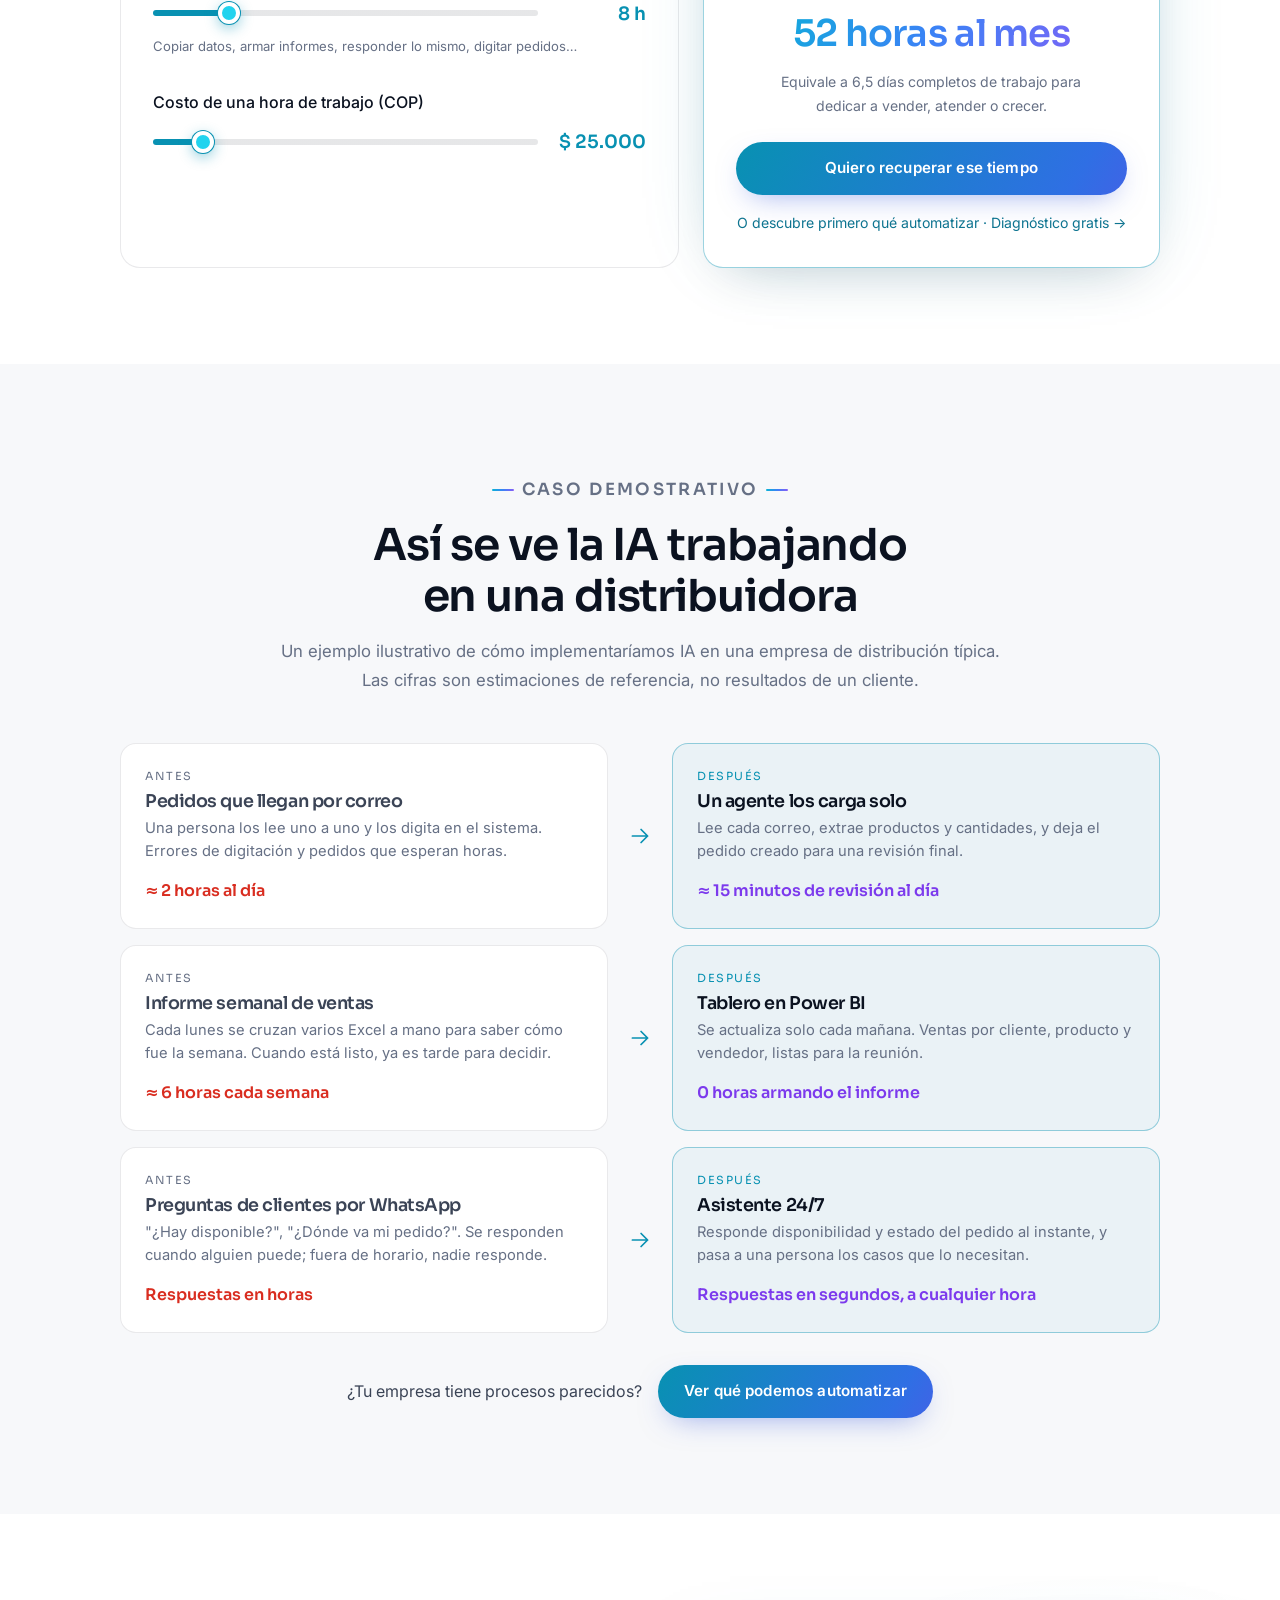
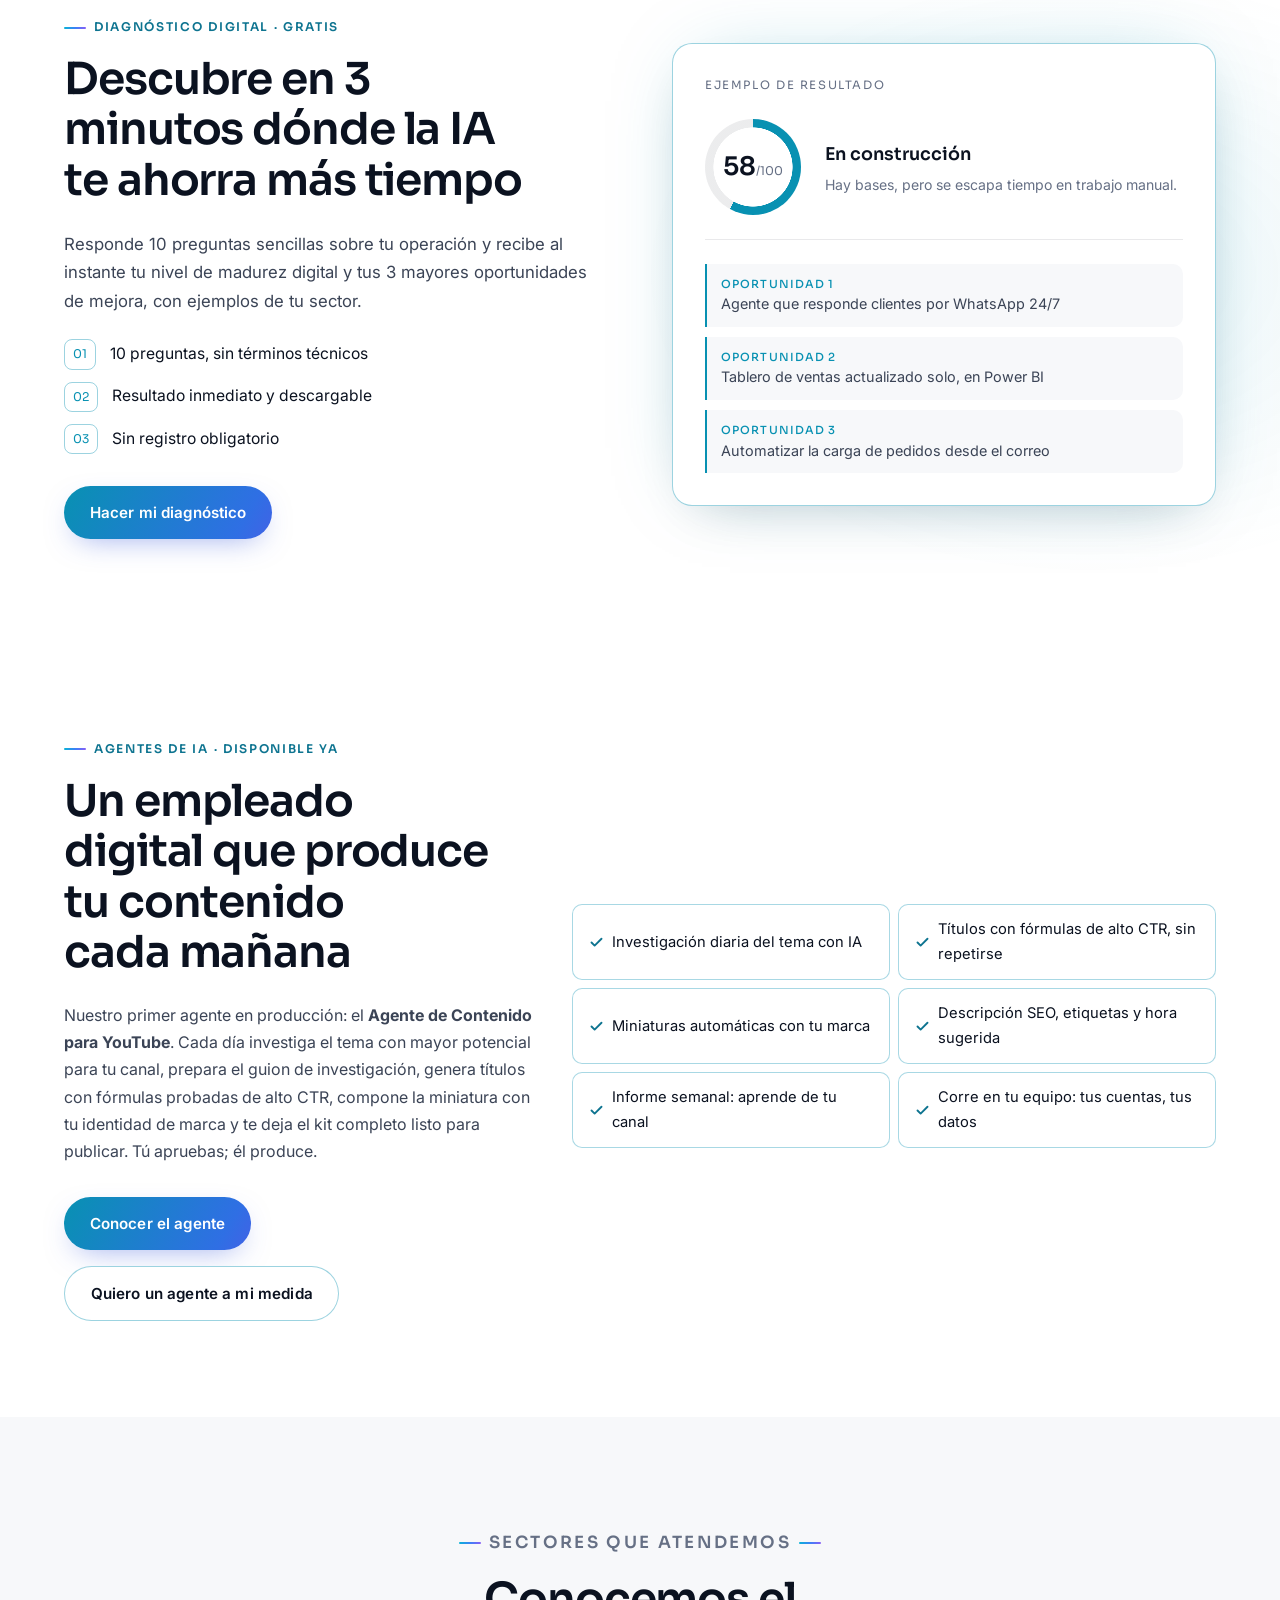
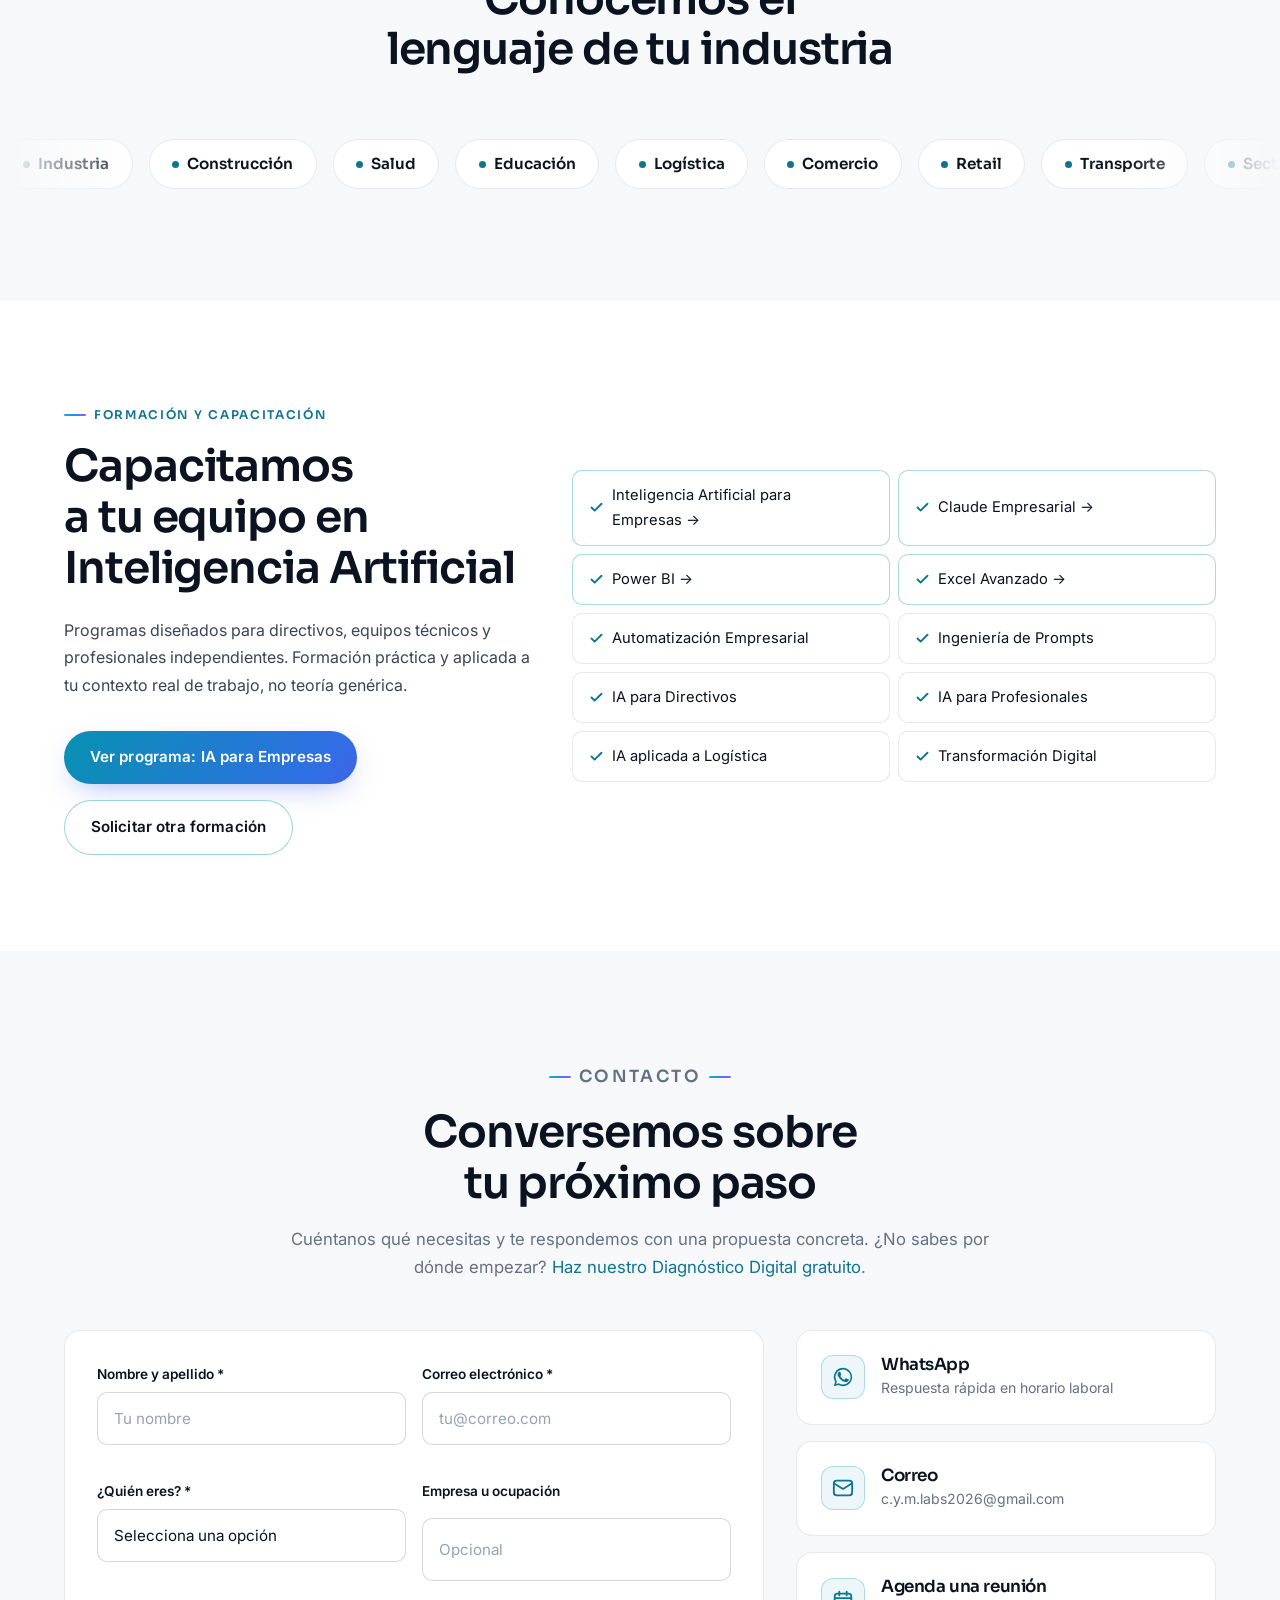
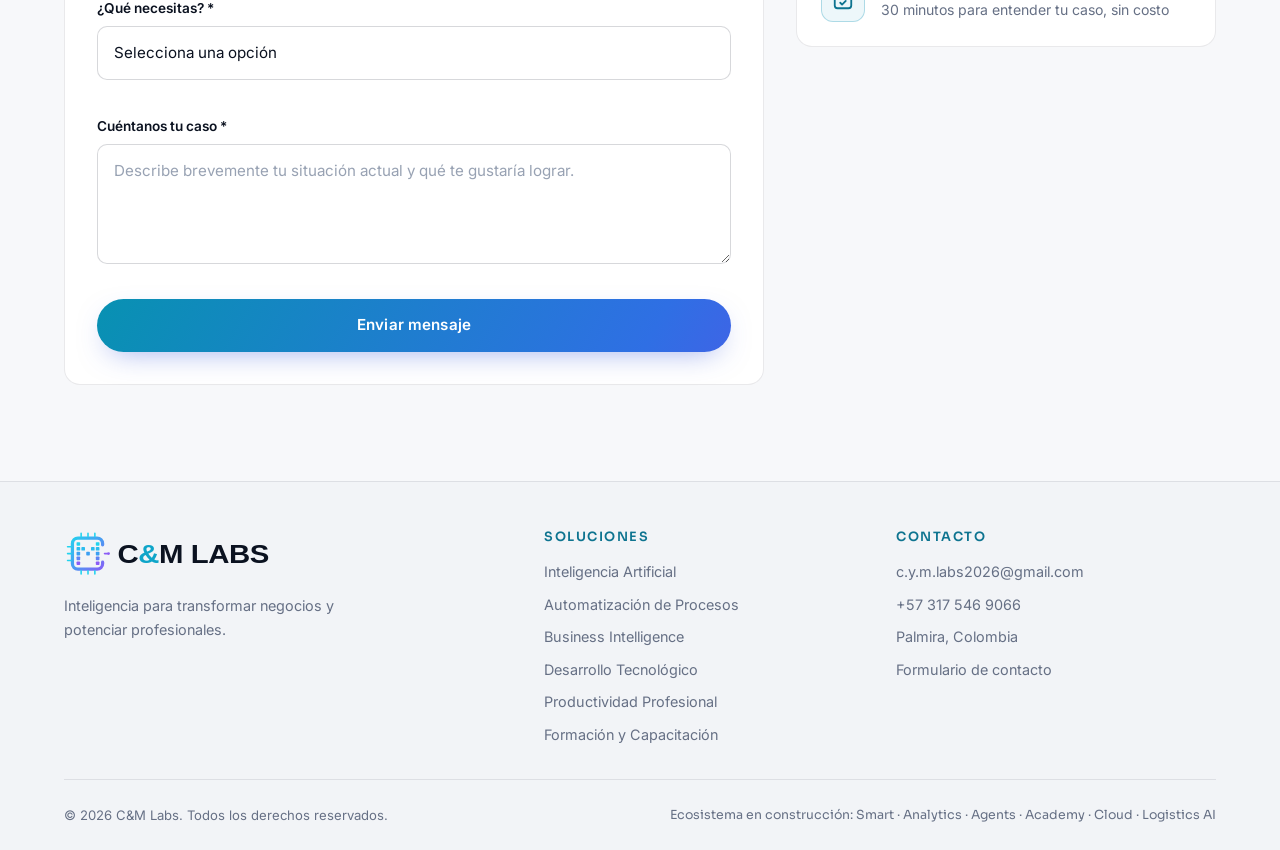
==== commit 7c81fe73: "Adopta el logo nuevo y los colores cian y violeta de la marca - Logo nuevo: chip con forma de C y un" ====
--- a/index.html
+++ b/index.html
@@ -28,15 +28,15 @@
 <meta name="twitter:description" content="Soluciones de Inteligencia Artificial, automatización y analítica de datos para empresas y profesionales.">
 <meta name="twitter:image" content="https://cymlabs2026-jpg.github.io/assets/og-image.png">
 
-<link rel="icon" type="image/svg+xml" href="assets/favicon.svg?v=4">
-<link rel="apple-touch-icon" href="assets/favicon.svg?v=4">
+<link rel="icon" type="image/svg+xml" href="assets/favicon.svg?v=6">
+<link rel="apple-touch-icon" href="assets/favicon.svg?v=6">
 
 <link rel="preconnect" href="https://fonts.googleapis.com">
 <link rel="preconnect" href="https://fonts.gstatic.com" crossorigin>
 <link href="https://fonts.googleapis.com/css2?family=Sora:wght@300;400;500;600;700&family=Inter:wght@400;500;600&display=swap" rel="stylesheet">
 
-<link rel="stylesheet" href="css/styles.css?v=4">
-<script src="js/main.js?v=4" defer></script>
+<link rel="stylesheet" href="css/styles.css?v=6">
+<script src="js/main.js?v=6" defer></script>
 
 <!-- Sin JavaScript no hay animaciones ni acordeones, pero todo el contenido debe seguir visible -->
 <noscript>
@@ -55,7 +55,7 @@
   "name": "C&M Labs",
   "alternateName": "CyM Labs",
   "url": "https://cymlabs2026-jpg.github.io/",
-  "logo": "https://cymlabs2026-jpg.github.io/assets/logo.svg?v=4",
+  "logo": "https://cymlabs2026-jpg.github.io/assets/logo.svg?v=6",
   "email": "c.y.m.labs2026@gmail.com",
   "slogan": "La Inteligencia Artificial al servicio de tu crecimiento",
   "description": "C&M Labs diseña e implementa soluciones de Inteligencia Artificial, automatización de procesos y Business Intelligence que ayudan a empresas y profesionales a optimizar procesos, reducir costos y tomar decisiones basadas en datos.",
@@ -95,7 +95,7 @@
 <header class="nav" id="nav">
   <div class="contenedor nav__inner">
     <a class="nav__logo" href="#inicio" aria-label="C&amp;M Labs, ir al inicio">
-      <img src="assets/logo.svg?v=4" alt="C&amp;M Labs" width="320" height="96">
+      <img src="assets/logo.svg?v=6" alt="C&amp;M Labs" width="320" height="96">
     </a>
 
     <nav class="nav__enlaces" aria-label="Navegación principal">
@@ -418,7 +418,7 @@
         <div class="solucion__panel" id="sol-ia">
           <div>
             <ul class="solucion__lista">
-              <li style="border-color: rgba(184,137,43,0.35);"><a href="agentes/agente-contenido-youtube.html" style="color: var(--texto);">Agente de Contenido para YouTube&nbsp;→</a></li>
+              <li style="border-color: rgba(8,145,178,0.35);"><a href="agentes/agente-contenido-youtube.html" style="color: var(--texto);">Agente de Contenido para YouTube&nbsp;→</a></li>
               <li>Agentes de IA personalizados</li>
               <li>Chatbots inteligentes</li>
               <li>Asistentes virtuales</li>
@@ -766,12 +766,12 @@
       </div>
 
       <ul class="formacion__lista">
-        <li style="border-color: rgba(184,137,43,0.35);"><svg viewBox="0 0 24 24" fill="none" stroke="currentColor" stroke-width="3" stroke-linecap="round" stroke-linejoin="round" aria-hidden="true"><path d="M20 6L9 17l-5-5"/></svg>Investigación diaria del tema con IA</li>
-        <li style="border-color: rgba(184,137,43,0.35);"><svg viewBox="0 0 24 24" fill="none" stroke="currentColor" stroke-width="3" stroke-linecap="round" stroke-linejoin="round" aria-hidden="true"><path d="M20 6L9 17l-5-5"/></svg>Títulos con fórmulas de alto CTR, sin repetirse</li>
-        <li style="border-color: rgba(184,137,43,0.35);"><svg viewBox="0 0 24 24" fill="none" stroke="currentColor" stroke-width="3" stroke-linecap="round" stroke-linejoin="round" aria-hidden="true"><path d="M20 6L9 17l-5-5"/></svg>Miniaturas automáticas con tu marca</li>
-        <li style="border-color: rgba(184,137,43,0.35);"><svg viewBox="0 0 24 24" fill="none" stroke="currentColor" stroke-width="3" stroke-linecap="round" stroke-linejoin="round" aria-hidden="true"><path d="M20 6L9 17l-5-5"/></svg>Descripción SEO, etiquetas y hora sugerida</li>
-        <li style="border-color: rgba(184,137,43,0.35);"><svg viewBox="0 0 24 24" fill="none" stroke="currentColor" stroke-width="3" stroke-linecap="round" stroke-linejoin="round" aria-hidden="true"><path d="M20 6L9 17l-5-5"/></svg>Informe semanal: aprende de tu canal</li>
-        <li style="border-color: rgba(184,137,43,0.35);"><svg viewBox="0 0 24 24" fill="none" stroke="currentColor" stroke-width="3" stroke-linecap="round" stroke-linejoin="round" aria-hidden="true"><path d="M20 6L9 17l-5-5"/></svg>Corre en tu equipo: tus cuentas, tus datos</li>
+        <li style="border-color: rgba(8,145,178,0.35);"><svg viewBox="0 0 24 24" fill="none" stroke="currentColor" stroke-width="3" stroke-linecap="round" stroke-linejoin="round" aria-hidden="true"><path d="M20 6L9 17l-5-5"/></svg>Investigación diaria del tema con IA</li>
+        <li style="border-color: rgba(8,145,178,0.35);"><svg viewBox="0 0 24 24" fill="none" stroke="currentColor" stroke-width="3" stroke-linecap="round" stroke-linejoin="round" aria-hidden="true"><path d="M20 6L9 17l-5-5"/></svg>Títulos con fórmulas de alto CTR, sin repetirse</li>
+        <li style="border-color: rgba(8,145,178,0.35);"><svg viewBox="0 0 24 24" fill="none" stroke="currentColor" stroke-width="3" stroke-linecap="round" stroke-linejoin="round" aria-hidden="true"><path d="M20 6L9 17l-5-5"/></svg>Miniaturas automáticas con tu marca</li>
+        <li style="border-color: rgba(8,145,178,0.35);"><svg viewBox="0 0 24 24" fill="none" stroke="currentColor" stroke-width="3" stroke-linecap="round" stroke-linejoin="round" aria-hidden="true"><path d="M20 6L9 17l-5-5"/></svg>Descripción SEO, etiquetas y hora sugerida</li>
+        <li style="border-color: rgba(8,145,178,0.35);"><svg viewBox="0 0 24 24" fill="none" stroke="currentColor" stroke-width="3" stroke-linecap="round" stroke-linejoin="round" aria-hidden="true"><path d="M20 6L9 17l-5-5"/></svg>Informe semanal: aprende de tu canal</li>
+        <li style="border-color: rgba(8,145,178,0.35);"><svg viewBox="0 0 24 24" fill="none" stroke="currentColor" stroke-width="3" stroke-linecap="round" stroke-linejoin="round" aria-hidden="true"><path d="M20 6L9 17l-5-5"/></svg>Corre en tu equipo: tus cuentas, tus datos</li>
       </ul>
 
     </div>
@@ -837,10 +837,10 @@
       </div>
 
       <ul class="formacion__lista">
-        <li style="border-color: rgba(184,137,43,0.35);"><svg viewBox="0 0 24 24" fill="none" stroke="currentColor" stroke-width="3" stroke-linecap="round" stroke-linejoin="round" aria-hidden="true"><path d="M20 6L9 17l-5-5"/></svg><a href="formacion/ia-para-empresas.html" style="color: var(--texto);">Inteligencia Artificial para Empresas&nbsp;→</a></li>
-        <li style="border-color: rgba(184,137,43,0.35);"><svg viewBox="0 0 24 24" fill="none" stroke="currentColor" stroke-width="3" stroke-linecap="round" stroke-linejoin="round" aria-hidden="true"><path d="M20 6L9 17l-5-5"/></svg><a href="formacion/claude-empresarial.html" style="color: var(--texto);">Claude Empresarial&nbsp;→</a></li>
-        <li style="border-color: rgba(184,137,43,0.35);"><svg viewBox="0 0 24 24" fill="none" stroke="currentColor" stroke-width="3" stroke-linecap="round" stroke-linejoin="round" aria-hidden="true"><path d="M20 6L9 17l-5-5"/></svg><a href="formacion/power-bi.html" style="color: var(--texto);">Power BI&nbsp;→</a></li>
-        <li style="border-color: rgba(184,137,43,0.35);"><svg viewBox="0 0 24 24" fill="none" stroke="currentColor" stroke-width="3" stroke-linecap="round" stroke-linejoin="round" aria-hidden="true"><path d="M20 6L9 17l-5-5"/></svg><a href="formacion/excel-avanzado.html" style="color: var(--texto);">Excel Avanzado&nbsp;→</a></li>
+        <li style="border-color: rgba(8,145,178,0.35);"><svg viewBox="0 0 24 24" fill="none" stroke="currentColor" stroke-width="3" stroke-linecap="round" stroke-linejoin="round" aria-hidden="true"><path d="M20 6L9 17l-5-5"/></svg><a href="formacion/ia-para-empresas.html" style="color: var(--texto);">Inteligencia Artificial para Empresas&nbsp;→</a></li>
+        <li style="border-color: rgba(8,145,178,0.35);"><svg viewBox="0 0 24 24" fill="none" stroke="currentColor" stroke-width="3" stroke-linecap="round" stroke-linejoin="round" aria-hidden="true"><path d="M20 6L9 17l-5-5"/></svg><a href="formacion/claude-empresarial.html" style="color: var(--texto);">Claude Empresarial&nbsp;→</a></li>
+        <li style="border-color: rgba(8,145,178,0.35);"><svg viewBox="0 0 24 24" fill="none" stroke="currentColor" stroke-width="3" stroke-linecap="round" stroke-linejoin="round" aria-hidden="true"><path d="M20 6L9 17l-5-5"/></svg><a href="formacion/power-bi.html" style="color: var(--texto);">Power BI&nbsp;→</a></li>
+        <li style="border-color: rgba(8,145,178,0.35);"><svg viewBox="0 0 24 24" fill="none" stroke="currentColor" stroke-width="3" stroke-linecap="round" stroke-linejoin="round" aria-hidden="true"><path d="M20 6L9 17l-5-5"/></svg><a href="formacion/excel-avanzado.html" style="color: var(--texto);">Excel Avanzado&nbsp;→</a></li>
         <li><svg viewBox="0 0 24 24" fill="none" stroke="currentColor" stroke-width="3" stroke-linecap="round" stroke-linejoin="round" aria-hidden="true"><path d="M20 6L9 17l-5-5"/></svg>Automatización Empresarial</li>
         <li><svg viewBox="0 0 24 24" fill="none" stroke="currentColor" stroke-width="3" stroke-linecap="round" stroke-linejoin="round" aria-hidden="true"><path d="M20 6L9 17l-5-5"/></svg>Ingeniería de Prompts</li>
         <li><svg viewBox="0 0 24 24" fill="none" stroke="currentColor" stroke-width="3" stroke-linecap="round" stroke-linejoin="round" aria-hidden="true"><path d="M20 6L9 17l-5-5"/></svg>IA para Directivos</li>
@@ -979,7 +979,7 @@
 
       <div class="pie__marca">
         <div class="pie__logo">
-          <img src="assets/logo.svg?v=4" alt="C&amp;M Labs" width="320" height="96" loading="lazy">
+          <img src="assets/logo.svg?v=6" alt="C&amp;M Labs" width="320" height="96" loading="lazy">
         </div>
         <p>Inteligencia para transformar negocios y potenciar profesionales.</p>
 
--- a/css/styles.css
+++ b/css/styles.css
@@ -4,16 +4,19 @@
    ========================================================================== */
 
 :root {
-  /* Color de marca — tema "Blanco y oro"
-     Fondo blanco limpio, texto azul noche y el oro solo como acento.
+  /* Color de marca — tema "Blanco, cian y violeta"
+     Fondo blanco limpio, texto azul noche y los colores del logo como acento.
+     Los nombres --oro* se conservan por compatibilidad: ahora son tonos cian.
      Los nombres antiguos (--azul-*, --cian-ia) se conservan como alias para no
      romper los estilos internos de cada página. */
   --noche: #0B1220;          /* azul noche: titulares */
-  --tinta: #070B14;          /* texto sobre botones dorados */
-  --oro: #B8892B;            /* acento: botones, líneas, iconos */
-  --oro-texto: #8A6A1F;      /* oro oscuro: texto pequeño legible sobre blanco */
-  --oro-claro: #D4AF37;      /* oro brillante: estados hover */
-  --oro-velo: rgba(184, 137, 43, 0.08);
+  --tinta: #FFFFFF;          /* texto sobre botones de color */
+  --oro: #0891B2;            /* cian de acento: líneas, iconos, pestañas */
+  --oro-texto: #0E7490;      /* cian oscuro: texto pequeño legible sobre blanco */
+  --oro-claro: #22D3EE;      /* cian brillante del logo: resaltes */
+  --violeta: #7C3AED;        /* violeta del logo */
+  --oro-velo: rgba(8, 145, 178, 0.07);
+  --degradado-boton: linear-gradient(120deg, #0891B2 0%, #2F6FE4 55%, #7C3AED 100%);
 
   --azul-corporativo: var(--tinta);
   --azul-tecnologico: var(--oro);
@@ -28,14 +31,14 @@
   --superficie: #FFFFFF;
   --superficie-hover: #FCFCFD;
   --borde: rgba(11, 18, 32, 0.09);
-  --borde-fuerte: rgba(184, 137, 43, 0.45);
+  --borde-fuerte: rgba(8, 145, 178, 0.40);
 
   /* Texto */
   --texto: #0B1220;
   --texto-suave: #3B4456;
   --texto-tenue: #667085;
 
-  --degradado: linear-gradient(120deg, #D4AF37 0%, #B8892B 50%, #8A6A1F 100%);
+  --degradado: linear-gradient(120deg, #06B6D4 0%, #3B82F6 50%, #8B5CF6 100%);
 
   /* Tipografía */
   --font-titular: 'Sora', system-ui, sans-serif;
@@ -225,17 +228,20 @@
 }
 
 .boton--primario {
-  background: var(--oro);
-  color: var(--tinta);
-  border: 1px solid var(--oro);
-  box-shadow: 0 10px 30px -12px rgba(184, 137, 43, 0.55);
+  background: var(--degradado-boton);
+  background-size: 160% 100%;
+  background-position: 0% 0%;
+  color: #FFFFFF;
+  border: none;
+  box-shadow: 0 10px 30px -12px rgba(59, 91, 219, 0.55);
+  transition: transform var(--transicion), box-shadow var(--transicion),
+              background-position 0.4s ease;
 }
 
 .boton--primario:hover {
   transform: translateY(-2px);
-  background: var(--oro-claro);
-  border-color: var(--oro-claro);
-  box-shadow: 0 16px 40px -12px rgba(184, 137, 43, 0.7);
+  background-position: 100% 0%;
+  box-shadow: 0 16px 40px -12px rgba(124, 58, 237, 0.55);
 }
 
 .boton--secundario {
@@ -282,7 +288,7 @@
   width: 100%;
 }
 
-.nav__logo img { height: 38px; width: auto; }
+.nav__logo img { height: 44px; width: auto; }
 
 .nav__enlaces {
   display: flex;
@@ -465,14 +471,14 @@
   height: 8px;
   border-radius: 50%;
   background: var(--oro);
-  box-shadow: 0 0 0 0 rgba(184, 137, 43, 0.6);
+  box-shadow: 0 0 0 0 rgba(8, 145, 178, 0.6);
   animation: latido 2s infinite;
 }
 
 @keyframes latido {
-  0%   { box-shadow: 0 0 0 0 rgba(184, 137, 43, 0.55); }
-  70%  { box-shadow: 0 0 0 10px rgba(184, 137, 43, 0); }
-  100% { box-shadow: 0 0 0 0 rgba(184, 137, 43, 0); }
+  0%   { box-shadow: 0 0 0 0 rgba(8, 145, 178, 0.55); }
+  70%  { box-shadow: 0 0 0 10px rgba(8, 145, 178, 0); }
+  100% { box-shadow: 0 0 0 0 rgba(8, 145, 178, 0); }
 }
 
 .hero__pastillas {
@@ -540,7 +546,7 @@
   place-items: center;
   border-radius: 12px;
   background: var(--oro-velo);
-  border: 1px solid rgba(184, 137, 43, 0.28);
+  border: 1px solid rgba(8, 145, 178, 0.28);
   color: var(--oro-texto);
   margin-bottom: var(--e-2);
   flex-shrink: 0;
@@ -695,7 +701,7 @@
 }
 
 .propuesta {
-  background: linear-gradient(160deg, rgba(184, 137, 43, 0.08), rgba(255, 255, 255, 0.02) 60%);
+  background: linear-gradient(160deg, rgba(8, 145, 178, 0.08), rgba(255, 255, 255, 0.02) 60%);
   border: 1px solid var(--borde-fuerte);
   border-radius: var(--radio);
   padding: var(--e-4);
@@ -917,7 +923,7 @@
   outline: none;
   border-color: var(--cian-ia);
   background: #FFFFFF;
-  box-shadow: 0 0 0 3px rgba(184, 137, 43, 0.15);
+  box-shadow: 0 0 0 3px rgba(8, 145, 178, 0.15);
 }
 
 .campo select { appearance: none; cursor: pointer; }
@@ -1008,7 +1014,7 @@
   margin-bottom: var(--e-4);
 }
 
-.pie__logo img { height: 44px; width: auto; margin-bottom: var(--e-2); }
+.pie__logo img { height: 48px; width: auto; margin-bottom: var(--e-2); }
 
 .pie__marca p {
   font-size: 0.9rem;
@@ -1168,7 +1174,7 @@
 :is(.solucion, .valor, .publico__item, .contacto__canal, .pmv__item,
     .formacion__lista li, .modulo, .fact, .cifra, .faq details, .diag-vista):hover {
   background-image: radial-gradient(380px circle at var(--mx, -500px) var(--my, -500px),
-                    rgba(184, 137, 43, 0.10), transparent 45%);
+                    rgba(8, 145, 178, 0.10), transparent 45%);
 }
 
 :is(.valor, .publico__item, .contacto__canal, .modulo, .cifra):hover {
@@ -1278,7 +1284,7 @@
 
 .diag-destacado {
   background:
-    radial-gradient(ellipse 50% 60% at 85% 50%, rgba(184, 137, 43, 0.08), transparent 70%),
+    radial-gradient(ellipse 50% 60% at 85% 50%, rgba(8, 145, 178, 0.08), transparent 70%),
     var(--fondo);
 }
 
@@ -1324,7 +1330,7 @@
   border: 1px solid var(--borde-fuerte);
   border-radius: 20px;
   padding: var(--e-4);
-  box-shadow: var(--sombra), 0 0 80px -30px rgba(184, 137, 43, 0.35);
+  box-shadow: var(--sombra), 0 0 80px -30px rgba(8, 145, 178, 0.35);
 }
 
 .diag-vista__marca {
@@ -1462,7 +1468,7 @@
   border-radius: 50%;
   background: var(--oro-claro);
   border: 4px solid #FFFFFF;
-  box-shadow: 0 0 0 1px var(--oro), 0 4px 14px rgba(184, 137, 43, 0.45);
+  box-shadow: 0 0 0 1px var(--oro), 0 4px 14px rgba(8, 145, 178, 0.45);
 }
 
 .calc input[type='range']::-moz-range-thumb {
@@ -1476,10 +1482,10 @@
 
 .calc__resultado {
   background:
-    radial-gradient(ellipse 80% 60% at 50% 0%, rgba(184, 137, 43, 0.12), transparent 70%),
+    radial-gradient(ellipse 80% 60% at 50% 0%, rgba(8, 145, 178, 0.12), transparent 70%),
     #FFFFFF;
   border-color: var(--borde-fuerte);
-  box-shadow: var(--sombra), 0 0 80px -30px rgba(184, 137, 43, 0.3);
+  box-shadow: var(--sombra), 0 0 80px -30px rgba(8, 145, 178, 0.3);
   text-align: center;
 }
 
@@ -1533,7 +1539,7 @@
 .calc__acciones { display: grid; gap: var(--e-2); margin-top: var(--e-3); }
 
 .calc__enlace { font-size: 0.88rem; color: var(--oro-texto); }
-.calc__enlace:hover { color: var(--oro-claro); }
+.calc__enlace:hover { color: var(--violeta); }
 
 @media (min-width: 900px) {
   .calc { grid-template-columns: 1.1fr 0.9fr; }
@@ -1559,7 +1565,7 @@
 .caso__antes { background-color: #FFFFFF; }
 
 .caso__despues {
-  background-color: rgba(184, 137, 43, 0.05);
+  background-color: rgba(8, 145, 178, 0.05);
   border-color: var(--borde-fuerte);
 }
 
@@ -1586,7 +1592,7 @@
 }
 
 .caso__antes .caso__dato { color: #D92D20; }
-.caso__despues .caso__dato { color: var(--oro-claro); }
+.caso__despues .caso__dato { color: var(--violeta); }
 
 .caso__flecha {
   display: grid;
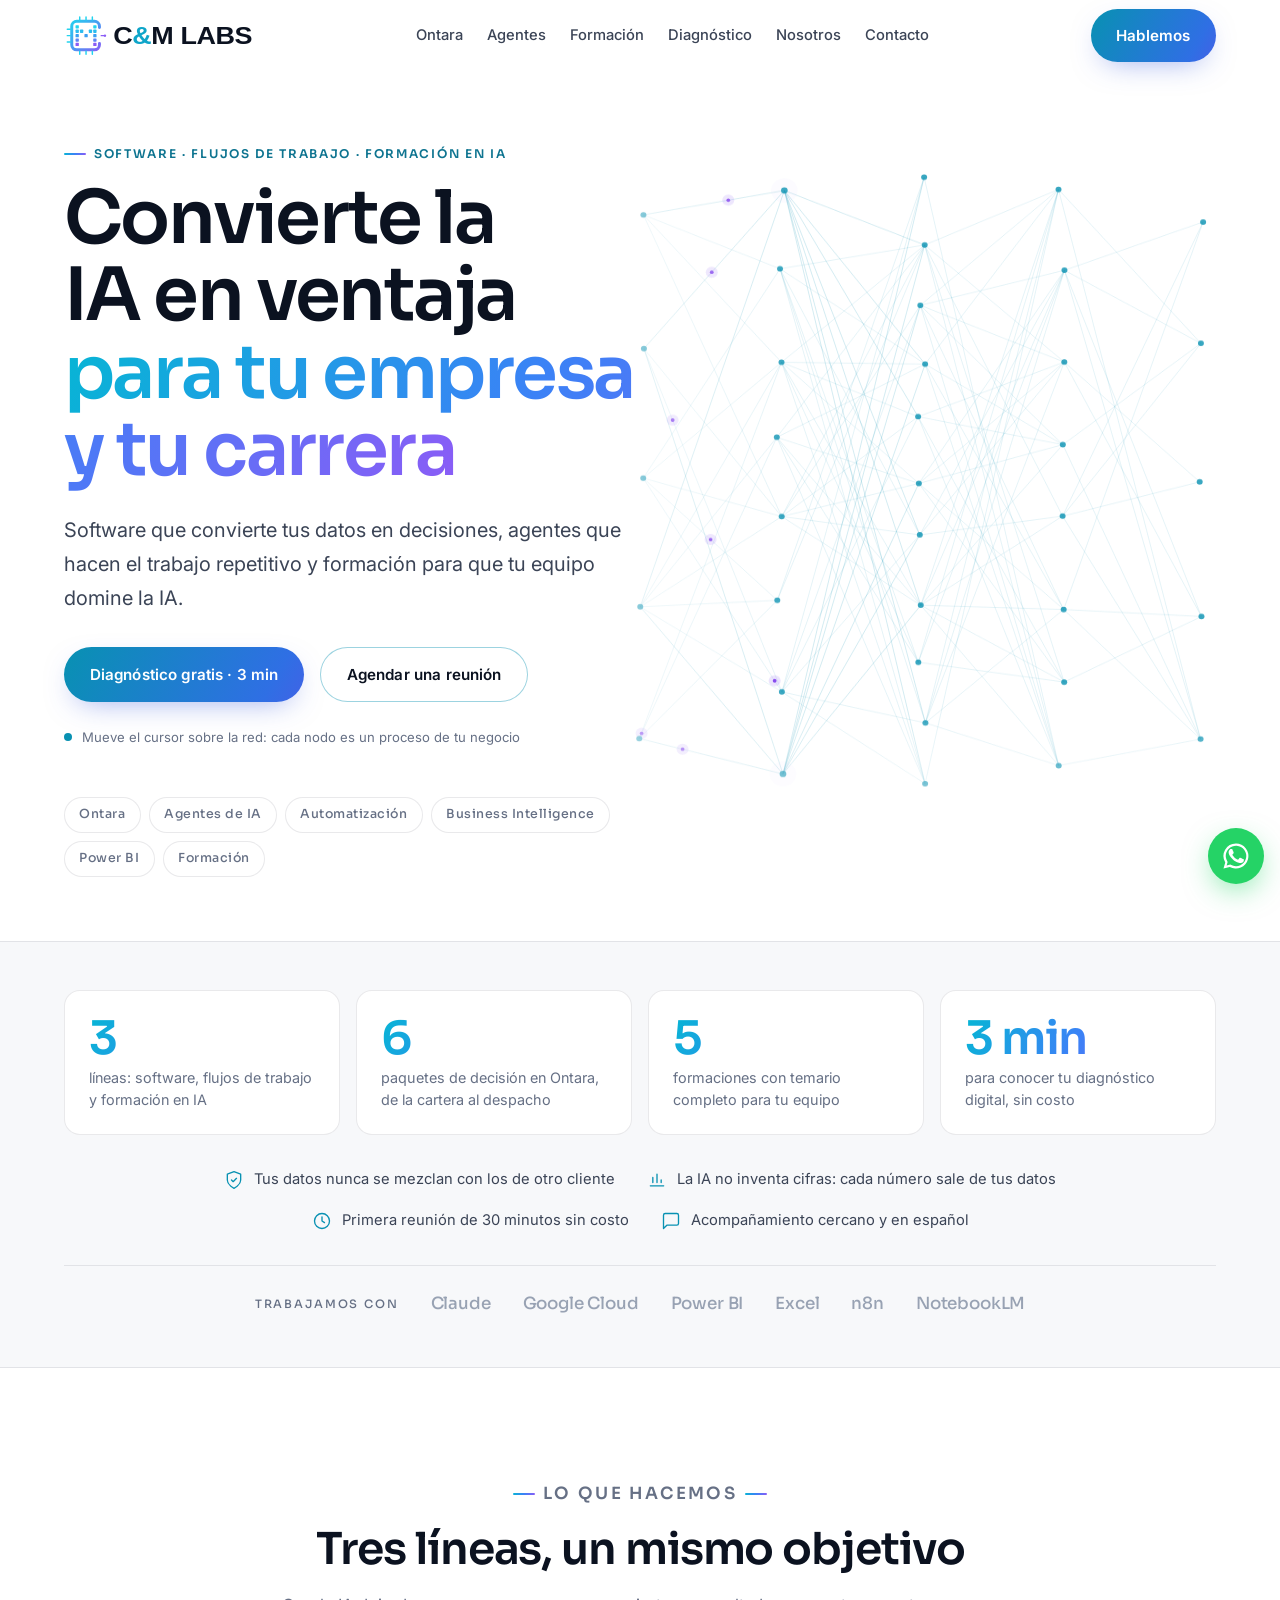
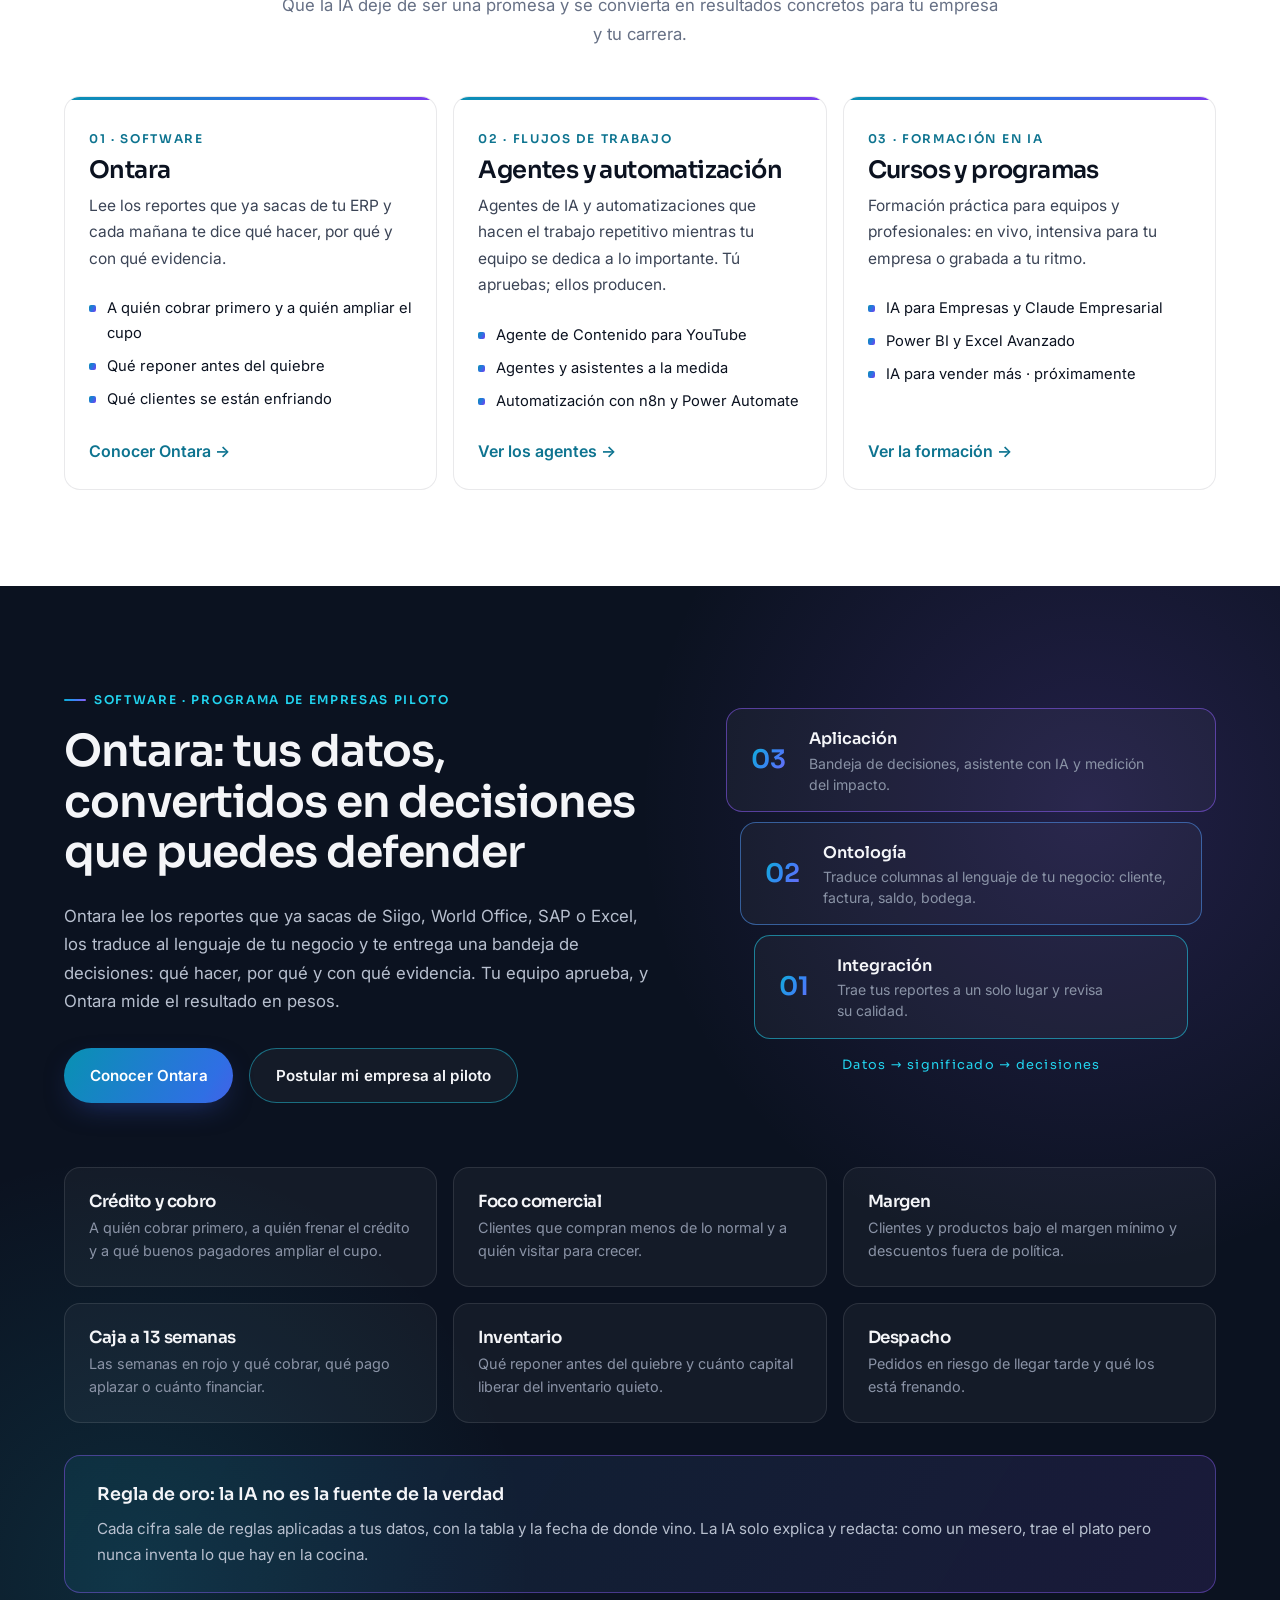
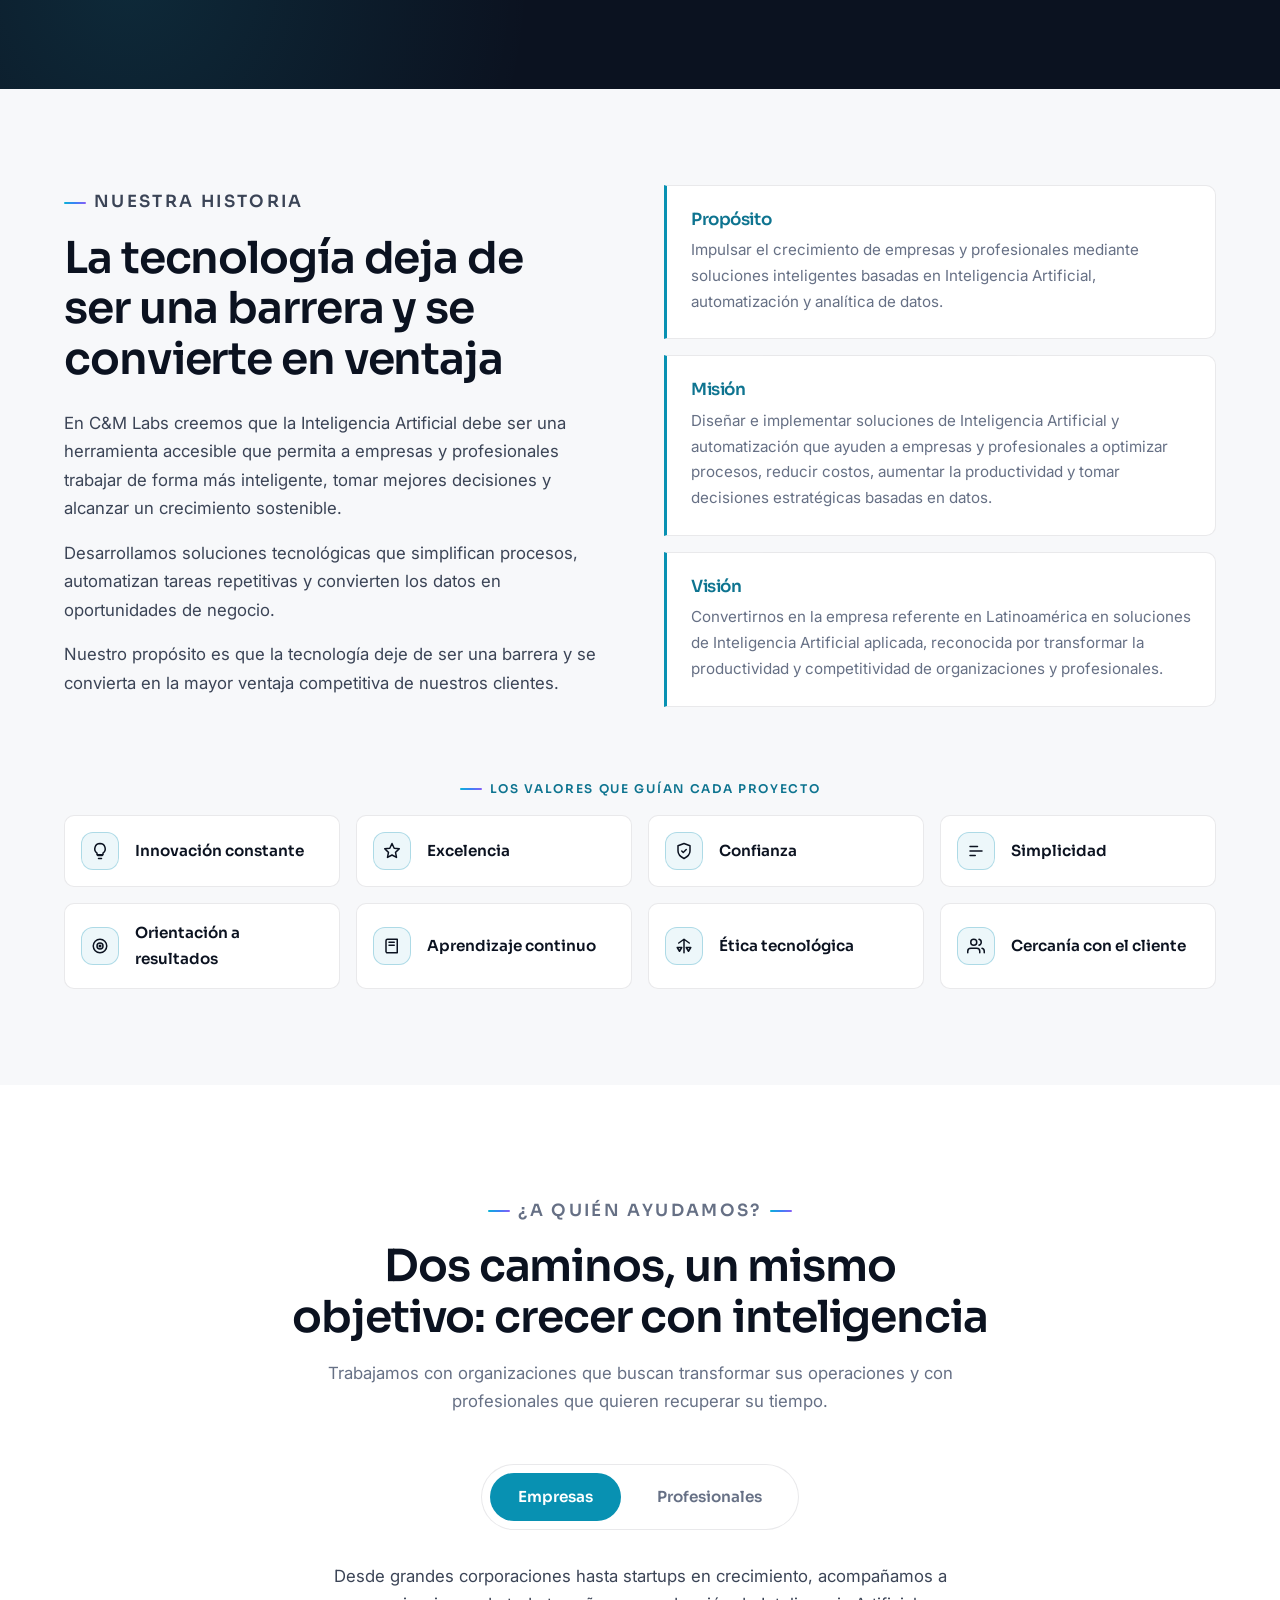
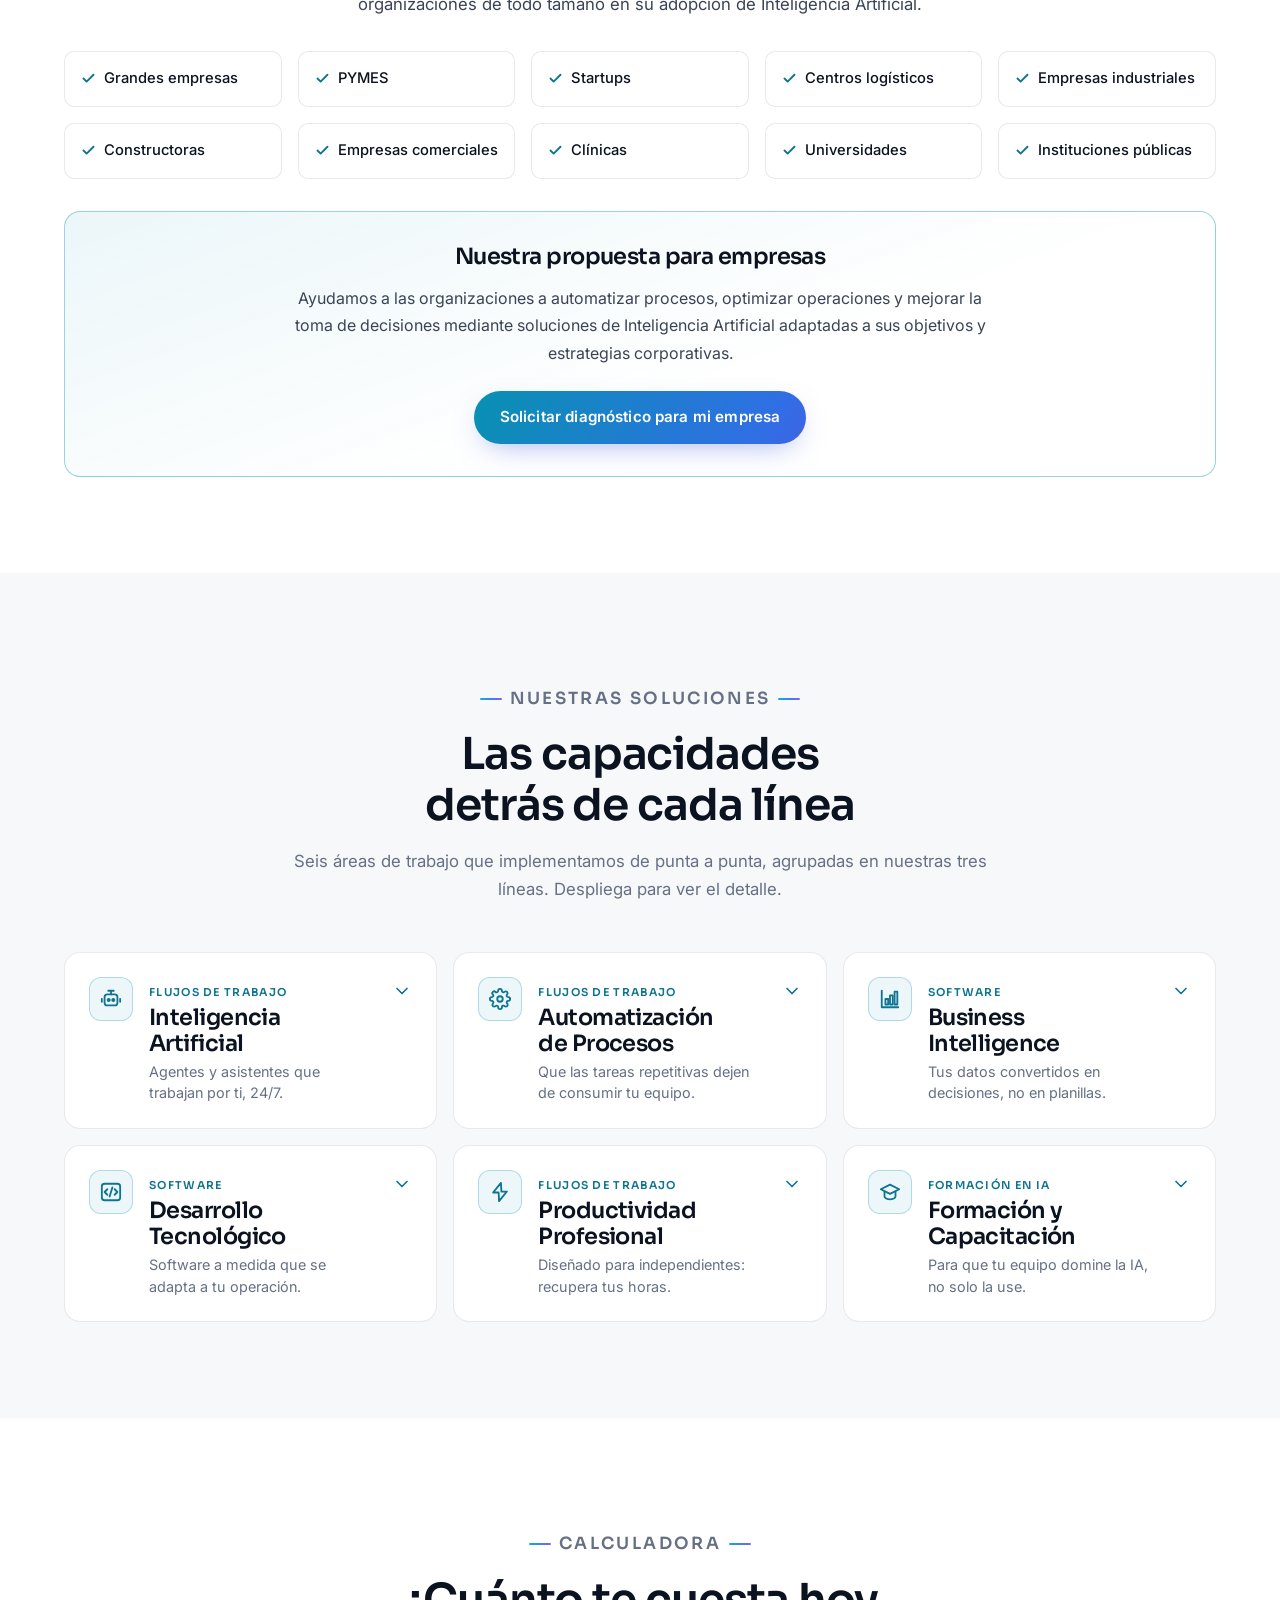
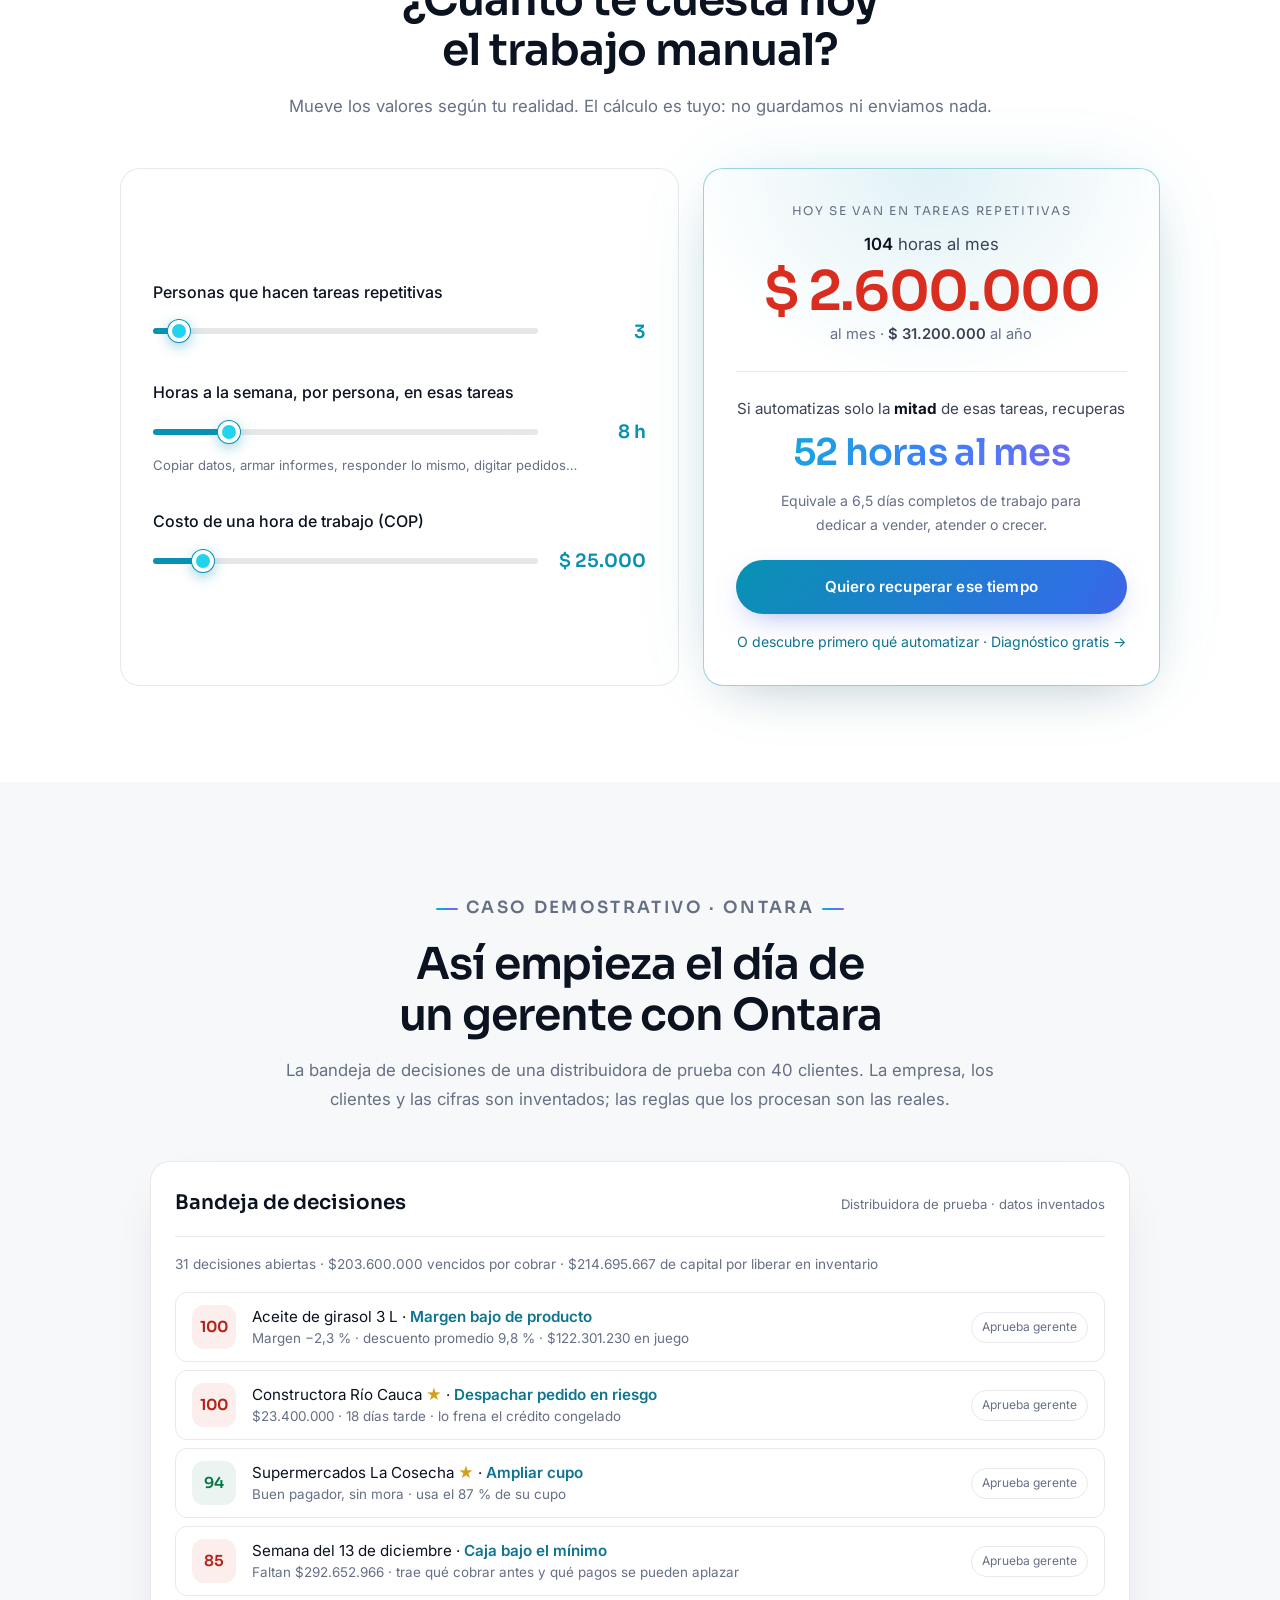
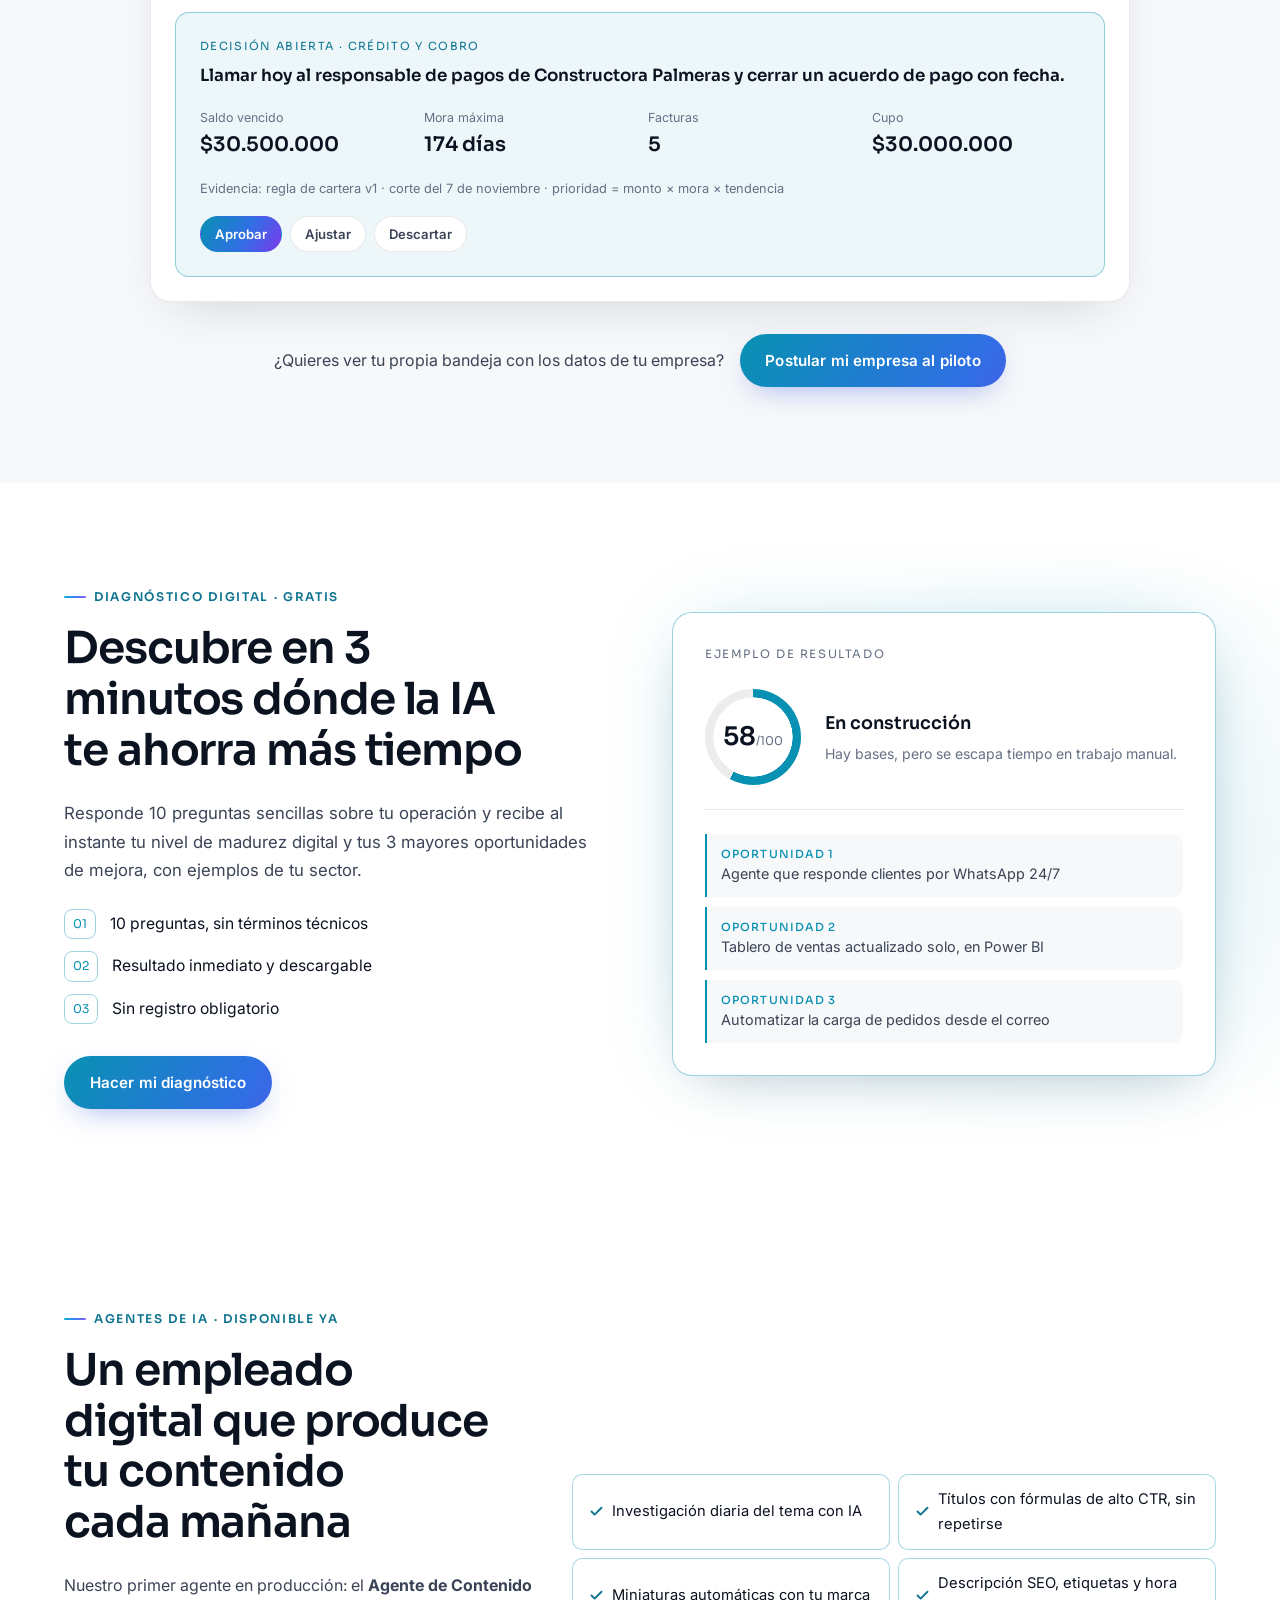
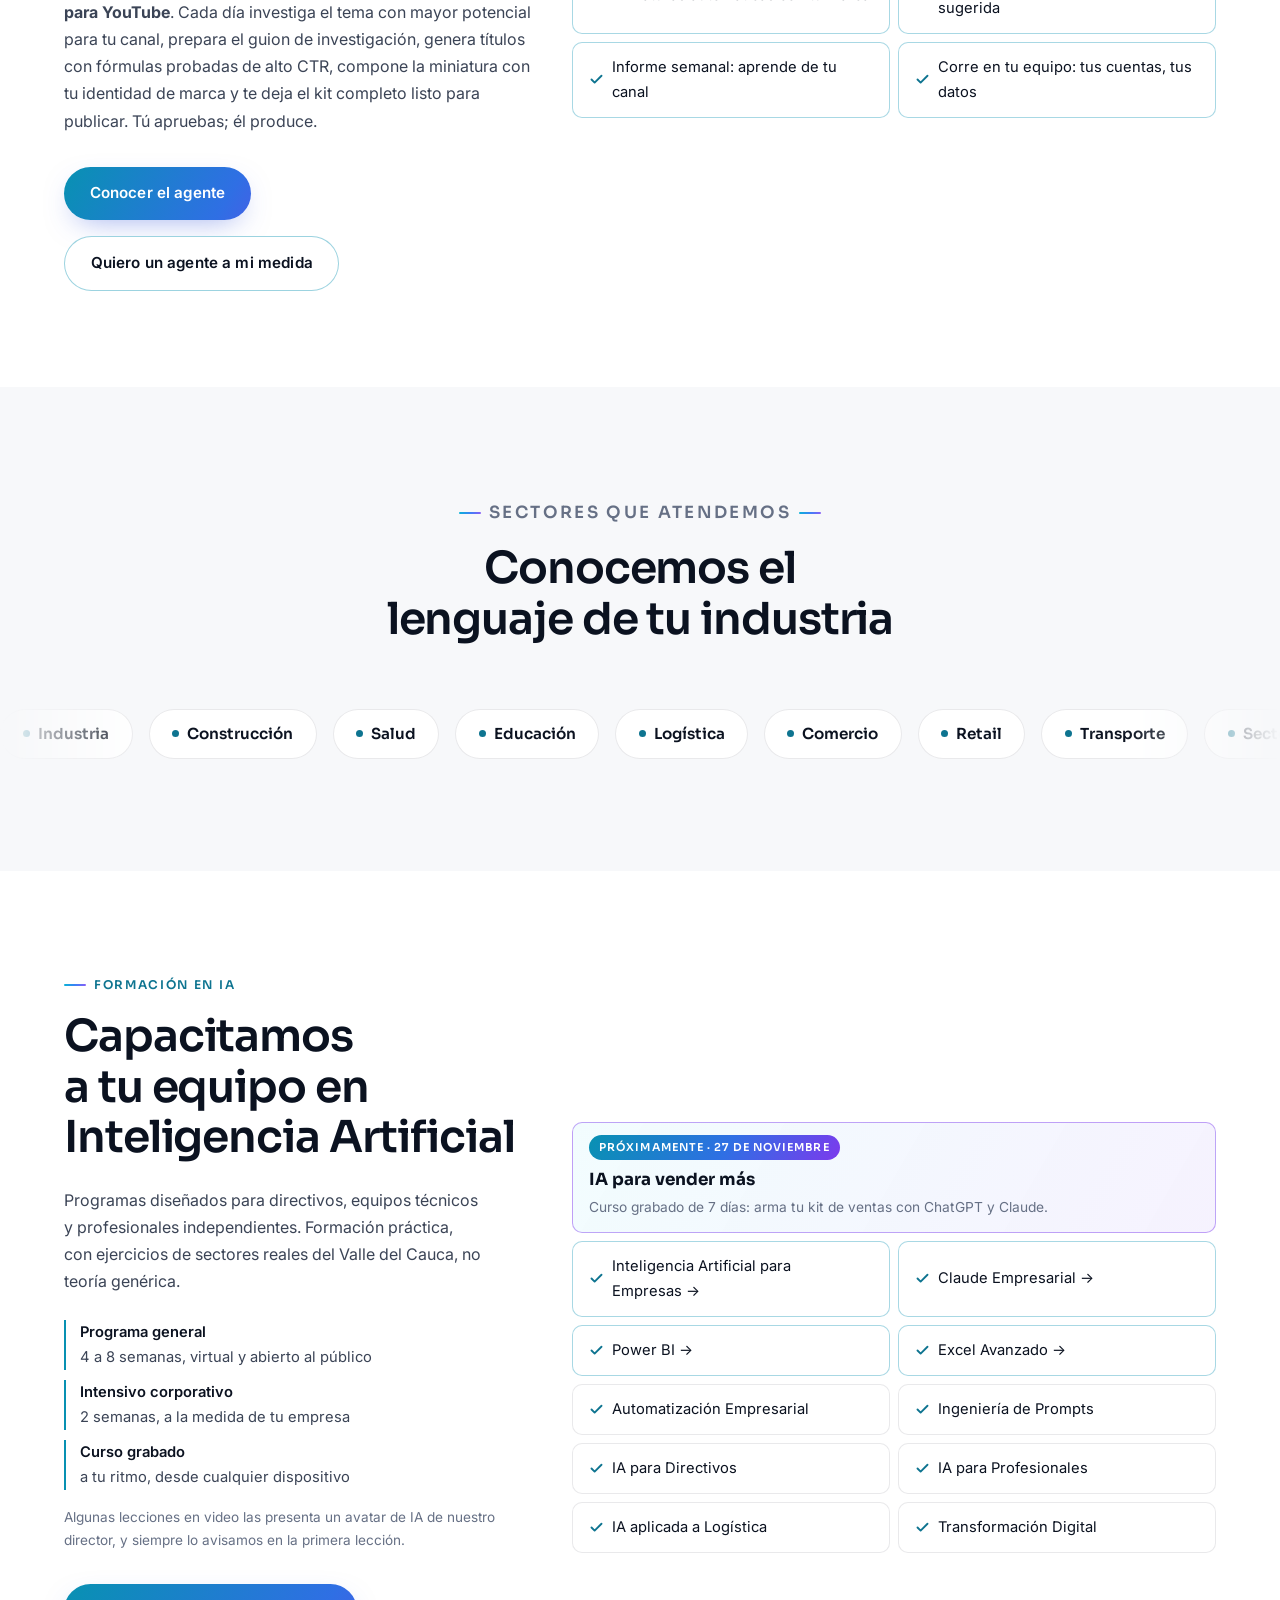
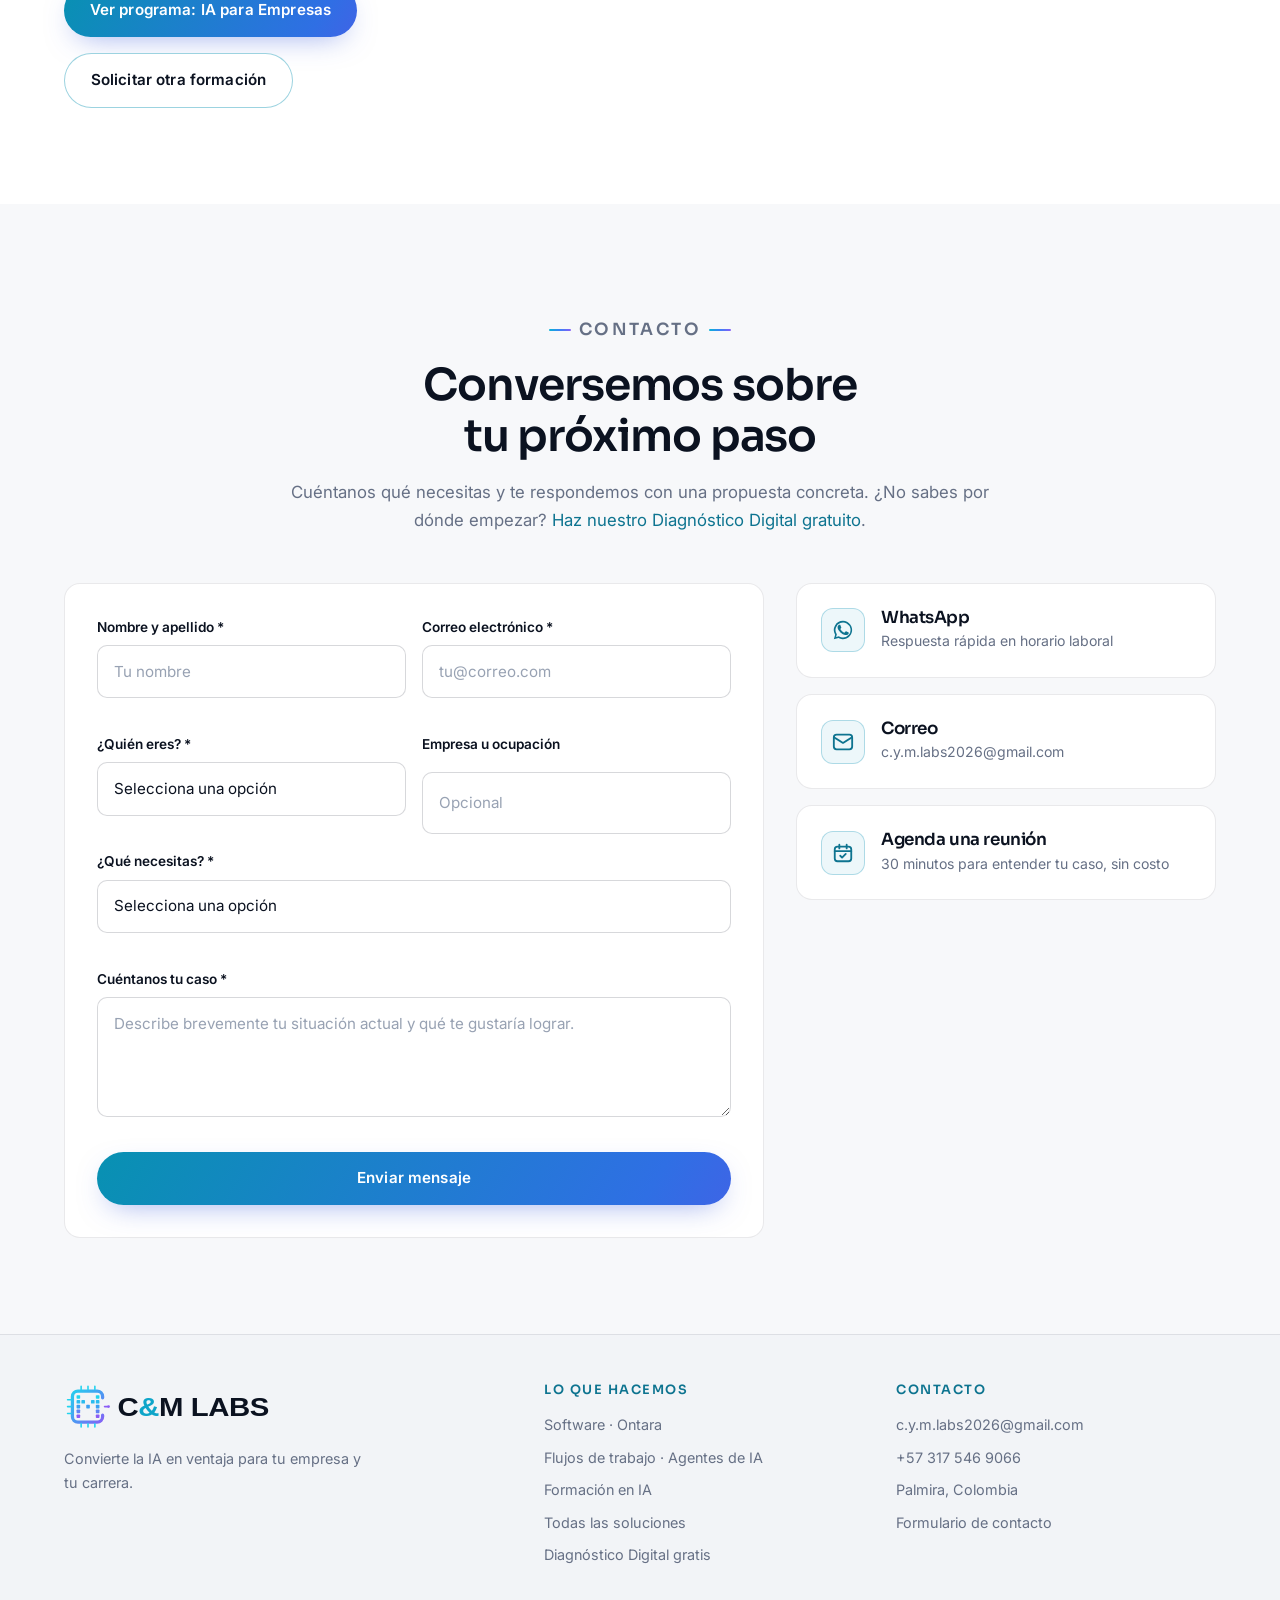
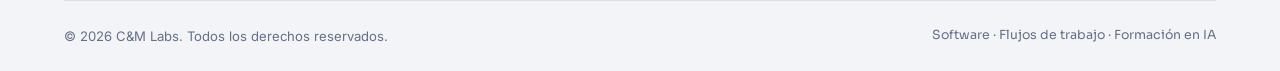
==== commit 04b4a87c: "Alinea el sitio con las tres líneas de la marca y añade Ontara - Portada con el lema "Convierte la I" ====
--- a/index.html
+++ b/index.html
@@ -4,8 +4,8 @@
 <meta charset="UTF-8">
 <meta name="viewport" content="width=device-width, initial-scale=1.0">
 
-<title>C&amp;M Labs | Inteligencia Artificial para transformar negocios y potenciar profesionales</title>
-<meta name="description" content="C&amp;M Labs diseña soluciones de Inteligencia Artificial, automatización de procesos y Business Intelligence para empresas y profesionales independientes. La IA al servicio de tu crecimiento.">
+<title>C&amp;M Labs | Convierte la IA en ventaja para tu empresa y tu carrera</title>
+<meta name="description" content="C&amp;M Labs: software, flujos de trabajo y formación en IA. Ontara convierte los datos de tu empresa en decisiones trazables, los agentes de IA hacen el trabajo repetitivo y nuestros cursos preparan a tu equipo.">
 <meta name="author" content="C&amp;M Labs">
 <meta name="theme-color" content="#FFFFFF">
 
@@ -19,24 +19,24 @@
 <meta property="og:type" content="website">
 <meta property="og:locale" content="es_LA">
 <meta property="og:site_name" content="C&amp;M Labs">
-<meta property="og:title" content="C&amp;M Labs | La Inteligencia Artificial al servicio de tu crecimiento">
-<meta property="og:description" content="Soluciones de Inteligencia Artificial, automatización y analítica de datos para empresas y profesionales.">
+<meta property="og:title" content="C&amp;M Labs | Convierte la IA en ventaja para tu empresa y tu carrera">
+<meta property="og:description" content="Software, flujos de trabajo y formación en IA para empresas y profesionales.">
 <meta property="og:url" content="https://cymlabs2026-jpg.github.io/">
 <meta property="og:image" content="https://cymlabs2026-jpg.github.io/assets/og-image.png">
 <meta name="twitter:card" content="summary_large_image">
-<meta name="twitter:title" content="C&amp;M Labs | La Inteligencia Artificial al servicio de tu crecimiento">
-<meta name="twitter:description" content="Soluciones de Inteligencia Artificial, automatización y analítica de datos para empresas y profesionales.">
+<meta name="twitter:title" content="C&amp;M Labs | Convierte la IA en ventaja para tu empresa y tu carrera">
+<meta name="twitter:description" content="Software, flujos de trabajo y formación en IA para empresas y profesionales.">
 <meta name="twitter:image" content="https://cymlabs2026-jpg.github.io/assets/og-image.png">
 
-<link rel="icon" type="image/svg+xml" href="assets/favicon.svg?v=6">
-<link rel="apple-touch-icon" href="assets/favicon.svg?v=6">
+<link rel="icon" type="image/svg+xml" href="assets/favicon.svg?v=7">
+<link rel="apple-touch-icon" href="assets/favicon.svg?v=7">
 
 <link rel="preconnect" href="https://fonts.googleapis.com">
 <link rel="preconnect" href="https://fonts.gstatic.com" crossorigin>
 <link href="https://fonts.googleapis.com/css2?family=Sora:wght@300;400;500;600;700&family=Inter:wght@400;500;600&display=swap" rel="stylesheet">
 
-<link rel="stylesheet" href="css/styles.css?v=6">
-<script src="js/main.js?v=6" defer></script>
+<link rel="stylesheet" href="css/styles.css?v=7">
+<script src="js/main.js?v=7" defer></script>
 
 <!-- Sin JavaScript no hay animaciones ni acordeones, pero todo el contenido debe seguir visible -->
 <noscript>
@@ -55,10 +55,10 @@
   "name": "C&M Labs",
   "alternateName": "CyM Labs",
   "url": "https://cymlabs2026-jpg.github.io/",
-  "logo": "https://cymlabs2026-jpg.github.io/assets/logo.svg?v=6",
+  "logo": "https://cymlabs2026-jpg.github.io/assets/logo.svg?v=7",
   "email": "c.y.m.labs2026@gmail.com",
-  "slogan": "La Inteligencia Artificial al servicio de tu crecimiento",
-  "description": "C&M Labs diseña e implementa soluciones de Inteligencia Artificial, automatización de procesos y Business Intelligence que ayudan a empresas y profesionales a optimizar procesos, reducir costos y tomar decisiones basadas en datos.",
+  "slogan": "Convierte la IA en ventaja para tu empresa y tu carrera",
+  "description": "C&M Labs ofrece software, flujos de trabajo y formación en IA: Ontara convierte los datos de una empresa en decisiones trazables, los agentes de IA automatizan el trabajo repetitivo y sus programas de formación preparan a equipos y profesionales.",
   "areaServed": "Latinoamérica",
   "address": {
     "@type": "PostalAddress",
@@ -72,6 +72,8 @@
     "Business Intelligence",
     "Power BI",
     "Agentes de IA",
+    "Ontologías de negocio",
+    "Inteligencia de datos",
     "Desarrollo de software",
     "Analítica de datos",
     "Transformación digital"
@@ -95,15 +97,15 @@
 <header class="nav" id="nav">
   <div class="contenedor nav__inner">
     <a class="nav__logo" href="#inicio" aria-label="C&amp;M Labs, ir al inicio">
-      <img src="assets/logo.svg?v=6" alt="C&amp;M Labs" width="320" height="96">
+      <img src="assets/logo.svg?v=7" alt="C&amp;M Labs" width="320" height="96">
     </a>
 
     <nav class="nav__enlaces" aria-label="Navegación principal">
+      <a class="nav__enlace" href="#ontara">Ontara</a>
+      <a class="nav__enlace" href="#agentes">Agentes</a>
+      <a class="nav__enlace" href="#formacion">Formación</a>
+      <a class="nav__enlace" href="#diagnostico">Diagnóstico</a>
       <a class="nav__enlace" href="#nosotros">Nosotros</a>
-      <a class="nav__enlace" href="#publicos">A quién ayudamos</a>
-      <a class="nav__enlace" href="#soluciones">Soluciones</a>
-      <a class="nav__enlace" href="#agentes">Agentes IA</a>
-      <a class="nav__enlace" href="#formacion">Formación</a>
       <a class="nav__enlace" href="#contacto">Contacto</a>
     </nav>
 
@@ -116,11 +118,11 @@
 </header>
 
 <div class="menu-movil" id="menu-movil">
+  <a href="#ontara">Ontara</a>
+  <a href="#agentes">Agentes</a>
+  <a href="#formacion">Formación</a>
+  <a href="#diagnostico">Diagnóstico</a>
   <a href="#nosotros">Nosotros</a>
-  <a href="#publicos">A quién ayudamos</a>
-  <a href="#soluciones">Soluciones</a>
-  <a href="#agentes">Agentes IA</a>
-  <a href="#formacion">Formación</a>
   <a href="#contacto">Contacto</a>
   <a class="boton boton--primario" href="#contacto">Hablemos</a>
 </div>
@@ -133,13 +135,13 @@
 
   <div class="contenedor">
     <div class="hero__contenido">
-      <p class="etiqueta">Inteligencia Artificial aplicada</p>
-
-      <h1>La Inteligencia Artificial<br><span class="degradado-texto">al servicio de tu crecimiento</span></h1>
+      <p class="etiqueta">Software · Flujos de trabajo · Formación en IA</p>
+
+      <h1>Convierte la IA en ventaja<br><span class="degradado-texto">para tu empresa y tu carrera</span></h1>
 
       <p class="hero__bajada">
-        Inteligencia para transformar negocios y potenciar profesionales.
-        Convertimos la tecnología en tu mayor ventaja competitiva.
+        Software que convierte tus datos en decisiones, agentes que hacen el trabajo
+        repetitivo y formación para que tu equipo domine la IA.
       </p>
 
       <div class="hero__acciones">
@@ -152,11 +154,11 @@
       <p class="hero__pista" aria-hidden="true"><span></span>Mueve el cursor sobre la red: cada nodo es un proceso de tu negocio</p>
 
       <div class="hero__pastillas">
+        <span class="pastilla">Ontara</span>
         <span class="pastilla">Agentes de IA</span>
         <span class="pastilla">Automatización</span>
         <span class="pastilla">Business Intelligence</span>
         <span class="pastilla">Power BI</span>
-        <span class="pastilla">Desarrollo a medida</span>
         <span class="pastilla">Formación</span>
       </div>
     </div>
@@ -168,27 +170,31 @@
   <div class="contenedor">
     <ul class="cifras revelar">
       <li class="cifra">
-        <span class="cifra__valor" data-contar="6">6</span>
-        <span class="cifra__texto">áreas de solución, de la estrategia a la implementación</span>
+        <span class="cifra__valor" data-contar="3">3</span>
+        <span class="cifra__texto">líneas: software, flujos de trabajo y formación en IA</span>
       </li>
       <li class="cifra">
-        <span class="cifra__valor">24/7</span>
-        <span class="cifra__texto">agentes de IA trabajando aunque tu equipo descanse</span>
+        <span class="cifra__valor" data-contar="6">6</span>
+        <span class="cifra__texto">paquetes de decisión en Ontara, de la cartera al despacho</span>
+      </li>
+      <li class="cifra">
+        <span class="cifra__valor" data-contar="5">5</span>
+        <span class="cifra__texto">formaciones con temario completo para tu equipo</span>
       </li>
       <li class="cifra">
         <span class="cifra__valor" data-contar="3" data-sufijo=" min">3 min</span>
         <span class="cifra__texto">para conocer tu diagnóstico digital, sin costo</span>
       </li>
-      <li class="cifra">
-        <span class="cifra__valor" data-contar="4">4</span>
-        <span class="cifra__texto">formaciones especializadas para tu equipo</span>
-      </li>
     </ul>
 
     <ul class="garantias revelar">
       <li>
         <svg viewBox="0 0 24 24" fill="none" stroke="currentColor" stroke-width="1.6" stroke-linecap="round" stroke-linejoin="round" aria-hidden="true"><path d="M12 22s8-4 8-10V5l-8-3-8 3v7c0 6 8 10 8 10z"/><path d="M9 12l2 2 4-4"/></svg>
-        Tus datos se quedan en tu empresa
+        Tus datos nunca se mezclan con los de otro cliente
+      </li>
+      <li>
+        <svg viewBox="0 0 24 24" fill="none" stroke="currentColor" stroke-width="1.6" stroke-linecap="round" stroke-linejoin="round" aria-hidden="true"><path d="M4 19h16M7 15V9M12 15V5M17 15v-3"/></svg>
+        La IA no inventa cifras: cada número sale de tus datos
       </li>
       <li>
         <svg viewBox="0 0 24 24" fill="none" stroke="currentColor" stroke-width="1.6" stroke-linecap="round" stroke-linejoin="round" aria-hidden="true"><circle cx="12" cy="12" r="9"/><path d="M12 7v5l3 2"/></svg>
@@ -203,10 +209,111 @@
     <div class="herramientas revelar">
       <span class="herramientas__titulo">Trabajamos con</span>
       <span>Claude</span>
+      <span>Google Cloud</span>
       <span>Power BI</span>
       <span>Excel</span>
       <span>n8n</span>
       <span>NotebookLM</span>
+    </div>
+  </div>
+</section>
+
+<!-- ============================ TRES LÍNEAS ============================ -->
+<section class="seccion" id="lineas">
+  <div class="contenedor">
+    <div class="seccion__cabecera revelar">
+      <p class="etiqueta">Lo que hacemos</p>
+      <h2>Tres líneas, un mismo objetivo</h2>
+      <p>Que la IA deje de ser una promesa y se convierta en resultados concretos para tu empresa y tu carrera.</p>
+    </div>
+
+    <div class="lineas revelar">
+      <article class="linea">
+        <p class="linea__num">01 · Software</p>
+        <h3>Ontara</h3>
+        <p class="linea__texto">Lee los reportes que ya sacas de tu ERP y cada mañana te dice qué hacer, por qué y con qué evidencia.</p>
+        <ul class="linea__lista">
+          <li>A quién cobrar primero y a quién ampliar el cupo</li>
+          <li>Qué reponer antes del quiebre</li>
+          <li>Qué clientes se están enfriando</li>
+        </ul>
+        <a class="linea__enlace" href="#ontara">Conocer Ontara →</a>
+      </article>
+
+      <article class="linea">
+        <p class="linea__num">02 · Flujos de trabajo</p>
+        <h3>Agentes y automatización</h3>
+        <p class="linea__texto">Agentes de IA y automatizaciones que hacen el trabajo repetitivo mientras tu equipo se dedica a lo importante. Tú apruebas; ellos producen.</p>
+        <ul class="linea__lista">
+          <li>Agente de Contenido para YouTube</li>
+          <li>Agentes y asistentes a la medida</li>
+          <li>Automatización con n8n y Power Automate</li>
+        </ul>
+        <a class="linea__enlace" href="#agentes">Ver los agentes →</a>
+      </article>
+
+      <article class="linea">
+        <p class="linea__num">03 · Formación en IA</p>
+        <h3>Cursos y programas</h3>
+        <p class="linea__texto">Formación práctica para equipos y profesionales: en vivo, intensiva para tu empresa o grabada a tu ritmo.</p>
+        <ul class="linea__lista">
+          <li>IA para Empresas y Claude Empresarial</li>
+          <li>Power BI y Excel Avanzado</li>
+          <li>IA para vender más · próximamente</li>
+        </ul>
+        <a class="linea__enlace" href="#formacion">Ver la formación →</a>
+      </article>
+    </div>
+  </div>
+</section>
+
+<!-- ============================ ONTARA ============================ -->
+<section class="seccion seccion--oscura" id="ontara">
+  <div class="contenedor">
+    <div class="ontara__intro revelar">
+      <div>
+        <p class="etiqueta">Software · Programa de empresas piloto</p>
+        <h2>Ontara: tus datos, convertidos en decisiones que puedes defender</h2>
+        <p class="ontara__texto">
+          Ontara lee los reportes que ya sacas de Siigo, World Office, SAP o Excel, los traduce al
+          lenguaje de tu negocio y te entrega una bandeja de decisiones: qué hacer, por qué y con qué
+          evidencia. Tu equipo aprueba, y Ontara mide el resultado en pesos.
+        </p>
+        <div class="ontara__acciones">
+          <a class="boton boton--primario" href="ontara/">Conocer Ontara</a>
+          <a class="boton boton--secundario" href="#contacto" data-necesidad="Ontara">Postular mi empresa al piloto</a>
+        </div>
+      </div>
+
+      <div class="capas" aria-label="Modelo de tres capas de Ontara">
+        <div class="capa">
+          <span class="capa__num">03</span>
+          <div><p class="capa__titulo">Aplicación</p><p class="capa__desc">Bandeja de decisiones, asistente con IA y medición del impacto.</p></div>
+        </div>
+        <div class="capa">
+          <span class="capa__num">02</span>
+          <div><p class="capa__titulo">Ontología</p><p class="capa__desc">Traduce columnas al lenguaje de tu negocio: cliente, factura, saldo, bodega.</p></div>
+        </div>
+        <div class="capa">
+          <span class="capa__num">01</span>
+          <div><p class="capa__titulo">Integración</p><p class="capa__desc">Trae tus reportes a un solo lugar y revisa su calidad.</p></div>
+        </div>
+        <p class="capas__flujo">Datos → significado → decisiones</p>
+      </div>
+    </div>
+
+    <ul class="paquetes revelar" aria-label="Paquetes de decisión de Ontara">
+      <li class="paquete"><h3>Crédito y cobro</h3><p>A quién cobrar primero, a quién frenar el crédito y a qué buenos pagadores ampliar el cupo.</p></li>
+      <li class="paquete"><h3>Foco comercial</h3><p>Clientes que compran menos de lo normal y a quién visitar para crecer.</p></li>
+      <li class="paquete"><h3>Margen</h3><p>Clientes y productos bajo el margen mínimo y descuentos fuera de política.</p></li>
+      <li class="paquete"><h3>Caja a 13 semanas</h3><p>Las semanas en rojo y qué cobrar, qué pago aplazar o cuánto financiar.</p></li>
+      <li class="paquete"><h3>Inventario</h3><p>Qué reponer antes del quiebre y cuánto capital liberar del inventario quieto.</p></li>
+      <li class="paquete"><h3>Despacho</h3><p>Pedidos en riesgo de llegar tarde y qué los está frenando.</p></li>
+    </ul>
+
+    <div class="regla-oro revelar">
+      <p class="regla-oro__titulo">Regla de oro: la IA no es la fuente de la verdad</p>
+      <p>Cada cifra sale de reglas aplicadas a tus datos, con la tabla y la fecha de donde vino. La IA solo explica y redacta: como un mesero, trae el plato pero nunca inventa lo que hay en la cocina.</p>
     </div>
   </div>
 </section>
@@ -397,8 +504,8 @@
   <div class="contenedor">
     <div class="seccion__cabecera revelar">
       <p class="etiqueta">Nuestras soluciones</p>
-      <h2>Seis áreas para transformar tu forma de trabajar</h2>
-      <p>Cada área agrupa servicios que implementamos de punta a punta. Despliega para ver el detalle.</p>
+      <h2>Las capacidades detrás de cada línea</h2>
+      <p>Seis áreas de trabajo que implementamos de punta a punta, agrupadas en nuestras tres líneas. Despliega para ver el detalle.</p>
     </div>
 
     <div class="soluciones__grid revelar">
@@ -410,6 +517,7 @@
             <svg viewBox="0 0 24 24" fill="none" stroke="currentColor" stroke-width="2" stroke-linecap="round" stroke-linejoin="round"><rect x="5" y="7" width="14" height="12" rx="3"/><path d="M12 7V4M9 3h6"/><circle cx="9.5" cy="13" r="1.2" fill="currentColor"/><circle cx="14.5" cy="13" r="1.2" fill="currentColor"/><path d="M2 12v3M22 12v3"/></svg>
           </span>
           <span class="solucion__texto">
+            <span class="solucion__linea">Flujos de trabajo</span>
             <h3>Inteligencia Artificial</h3>
             <p>Agentes y asistentes que trabajan por ti, 24/7.</p>
           </span>
@@ -438,6 +546,7 @@
             <svg viewBox="0 0 24 24" fill="none" stroke="currentColor" stroke-width="2" stroke-linecap="round" stroke-linejoin="round"><circle cx="12" cy="12" r="3"/><path d="M19.4 15a1.65 1.65 0 0 0 .33 1.82l.06.06a2 2 0 1 1-2.83 2.83l-.06-.06a1.65 1.65 0 0 0-1.82-.33 1.65 1.65 0 0 0-1 1.51V21a2 2 0 1 1-4 0v-.09A1.65 1.65 0 0 0 9 19.4a1.65 1.65 0 0 0-1.82.33l-.06.06a2 2 0 1 1-2.83-2.83l.06-.06A1.65 1.65 0 0 0 4.6 15a1.65 1.65 0 0 0-1.51-1H3a2 2 0 1 1 0-4h.09A1.65 1.65 0 0 0 4.6 9a1.65 1.65 0 0 0-.33-1.82l-.06-.06a2 2 0 1 1 2.83-2.83l.06.06A1.65 1.65 0 0 0 9 4.6a1.65 1.65 0 0 0 1-1.51V3a2 2 0 1 1 4 0v.09a1.65 1.65 0 0 0 1 1.51 1.65 1.65 0 0 0 1.82-.33l.06-.06a2 2 0 1 1 2.83 2.83l-.06.06A1.65 1.65 0 0 0 19.4 9V9a1.65 1.65 0 0 0 1.51 1H21a2 2 0 1 1 0 4h-.09a1.65 1.65 0 0 0-1.51 1z"/></svg>
           </span>
           <span class="solucion__texto">
+            <span class="solucion__linea">Flujos de trabajo</span>
             <h3>Automatización de Procesos</h3>
             <p>Que las tareas repetitivas dejen de consumir tu equipo.</p>
           </span>
@@ -466,6 +575,7 @@
             <svg viewBox="0 0 24 24" fill="none" stroke="currentColor" stroke-width="2" stroke-linecap="round" stroke-linejoin="round"><path d="M3 3v18h18"/><rect x="7" y="12" width="3" height="6"/><rect x="12" y="8" width="3" height="10"/><rect x="17" y="4" width="3" height="14"/></svg>
           </span>
           <span class="solucion__texto">
+            <span class="solucion__linea">Software</span>
             <h3>Business Intelligence</h3>
             <p>Tus datos convertidos en decisiones, no en planillas.</p>
           </span>
@@ -474,6 +584,7 @@
         <div class="solucion__panel" id="sol-bi">
           <div>
             <ul class="solucion__lista">
+              <li style="border-color: rgba(8,145,178,0.35);"><a href="ontara/" style="color: var(--texto);">Ontara: decisiones desde tus datos&nbsp;→</a></li>
               <li>Power BI</li>
               <li>Dashboards Ejecutivos</li>
               <li>Indicadores KPI</li>
@@ -493,6 +604,7 @@
             <svg viewBox="0 0 24 24" fill="none" stroke="currentColor" stroke-width="2" stroke-linecap="round" stroke-linejoin="round"><path d="M8 9l-3 3 3 3M16 9l3 3-3 3M13.5 7l-3 10"/><rect x="2" y="3" width="20" height="18" rx="3"/></svg>
           </span>
           <span class="solucion__texto">
+            <span class="solucion__linea">Software</span>
             <h3>Desarrollo Tecnológico</h3>
             <p>Software a medida que se adapta a tu operación.</p>
           </span>
@@ -520,6 +632,7 @@
             <svg viewBox="0 0 24 24" fill="none" stroke="currentColor" stroke-width="2" stroke-linecap="round" stroke-linejoin="round"><path d="M13 2L4.5 12.5h6L11 22l8.5-10.5h-6L13 2z"/></svg>
           </span>
           <span class="solucion__texto">
+            <span class="solucion__linea">Flujos de trabajo</span>
             <h3>Productividad Profesional</h3>
             <p>Diseñado para independientes: recupera tus horas.</p>
           </span>
@@ -554,6 +667,7 @@
             <svg viewBox="0 0 24 24" fill="none" stroke="currentColor" stroke-width="2" stroke-linecap="round" stroke-linejoin="round"><path d="M22 9L12 4 2 9l10 5 10-5z"/><path d="M6 11.5V17c0 1.5 3 3 6 3s6-1.5 6-3v-5.5"/></svg>
           </span>
           <span class="solucion__texto">
+            <span class="solucion__linea">Formación en IA</span>
             <h3>Formación y Capacitación</h3>
             <p>Para que tu equipo domine la IA, no solo la use.</p>
           </span>
@@ -637,68 +751,76 @@
   </div>
 </section>
 
-<!-- ============================ CASO DEMOSTRATIVO ============================ -->
+<!-- ============================ CASO DEMOSTRATIVO (ONTARA) ============================ -->
 <section class="seccion seccion--alt" id="caso">
   <div class="contenedor">
     <div class="seccion__cabecera revelar">
-      <p class="etiqueta">Caso demostrativo</p>
-      <h2>Así se ve la IA trabajando en una distribuidora</h2>
-      <p>Un ejemplo ilustrativo de cómo implementaríamos IA en una empresa de distribución típica. Las cifras son estimaciones de referencia, no resultados de un cliente.</p>
-    </div>
-
-    <div class="caso revelar">
-      <article class="caso__fila">
-        <div class="caso__antes">
-          <p class="caso__marca">Antes</p>
-          <h3>Pedidos que llegan por correo</h3>
-          <p>Una persona los lee uno a uno y los digita en el sistema. Errores de digitación y pedidos que esperan horas.</p>
-          <p class="caso__dato">≈ 2 horas al día</p>
-        </div>
-        <div class="caso__flecha" aria-hidden="true"><svg viewBox="0 0 24 24" fill="none" stroke="currentColor" stroke-width="1.6" stroke-linecap="round" stroke-linejoin="round"><path d="M5 12h14M13 6l6 6-6 6"/></svg></div>
-        <div class="caso__despues">
-          <p class="caso__marca">Después</p>
-          <h3>Un agente los carga solo</h3>
-          <p>Lee cada correo, extrae productos y cantidades, y deja el pedido creado para una revisión final.</p>
-          <p class="caso__dato">≈ 15 minutos de revisión al día</p>
-        </div>
-      </article>
-
-      <article class="caso__fila">
-        <div class="caso__antes">
-          <p class="caso__marca">Antes</p>
-          <h3>Informe semanal de ventas</h3>
-          <p>Cada lunes se cruzan varios Excel a mano para saber cómo fue la semana. Cuando está listo, ya es tarde para decidir.</p>
-          <p class="caso__dato">≈ 6 horas cada semana</p>
-        </div>
-        <div class="caso__flecha" aria-hidden="true"><svg viewBox="0 0 24 24" fill="none" stroke="currentColor" stroke-width="1.6" stroke-linecap="round" stroke-linejoin="round"><path d="M5 12h14M13 6l6 6-6 6"/></svg></div>
-        <div class="caso__despues">
-          <p class="caso__marca">Después</p>
-          <h3>Tablero en Power BI</h3>
-          <p>Se actualiza solo cada mañana. Ventas por cliente, producto y vendedor, listas para la reunión.</p>
-          <p class="caso__dato">0 horas armando el informe</p>
-        </div>
-      </article>
-
-      <article class="caso__fila">
-        <div class="caso__antes">
-          <p class="caso__marca">Antes</p>
-          <h3>Preguntas de clientes por WhatsApp</h3>
-          <p>"¿Hay disponible?", "¿Dónde va mi pedido?". Se responden cuando alguien puede; fuera de horario, nadie responde.</p>
-          <p class="caso__dato">Respuestas en horas</p>
-        </div>
-        <div class="caso__flecha" aria-hidden="true"><svg viewBox="0 0 24 24" fill="none" stroke="currentColor" stroke-width="1.6" stroke-linecap="round" stroke-linejoin="round"><path d="M5 12h14M13 6l6 6-6 6"/></svg></div>
-        <div class="caso__despues">
-          <p class="caso__marca">Después</p>
-          <h3>Asistente 24/7</h3>
-          <p>Responde disponibilidad y estado del pedido al instante, y pasa a una persona los casos que lo necesitan.</p>
-          <p class="caso__dato">Respuestas en segundos, a cualquier hora</p>
-        </div>
-      </article>
+      <p class="etiqueta">Caso demostrativo · Ontara</p>
+      <h2>Así empieza el día de un gerente con Ontara</h2>
+      <p>La bandeja de decisiones de una distribuidora de prueba con 40 clientes. La empresa, los clientes y las cifras son inventados; las reglas que los procesan son las reales.</p>
+    </div>
+
+    <div class="bandeja revelar" aria-label="Ejemplo de bandeja de decisiones de Ontara, con datos inventados">
+      <div class="bandeja__barra">
+        <p class="bandeja__titulo">Bandeja de decisiones</p>
+        <p class="bandeja__empresa">Distribuidora de prueba · datos inventados</p>
+      </div>
+      <p class="bandeja__resumen">31 decisiones abiertas · $203.600.000 vencidos por cobrar · $214.695.667 de capital por liberar en inventario</p>
+
+      <ul class="bandeja__lista">
+        <li class="decision">
+          <span class="decision__prioridad decision__prioridad--alta">100</span>
+          <div class="decision__cuerpo">
+            <p class="decision__titulo">Aceite de girasol 3 L · <b>Margen bajo de producto</b></p>
+            <p class="decision__detalle">Margen −2,3 % · descuento promedio 9,8 % · $122.301.230 en juego</p>
+          </div>
+          <span class="decision__aprueba">Aprueba gerente</span>
+        </li>
+        <li class="decision">
+          <span class="decision__prioridad decision__prioridad--alta">100</span>
+          <div class="decision__cuerpo">
+            <p class="decision__titulo">Constructora Río Cauca <span class="decision__clave" title="Cliente clave">★</span> · <b>Despachar pedido en riesgo</b></p>
+            <p class="decision__detalle">$23.400.000 · 18 días tarde · lo frena el crédito congelado</p>
+          </div>
+          <span class="decision__aprueba">Aprueba gerente</span>
+        </li>
+        <li class="decision">
+          <span class="decision__prioridad decision__prioridad--positiva">94</span>
+          <div class="decision__cuerpo">
+            <p class="decision__titulo">Supermercados La Cosecha <span class="decision__clave" title="Cliente clave">★</span> · <b>Ampliar cupo</b></p>
+            <p class="decision__detalle">Buen pagador, sin mora · usa el 87 % de su cupo</p>
+          </div>
+          <span class="decision__aprueba">Aprueba gerente</span>
+        </li>
+        <li class="decision">
+          <span class="decision__prioridad decision__prioridad--alta">85</span>
+          <div class="decision__cuerpo">
+            <p class="decision__titulo">Semana del 13 de diciembre · <b>Caja bajo el mínimo</b></p>
+            <p class="decision__detalle">Faltan $292.652.966 · trae qué cobrar antes y qué pagos se pueden aplazar</p>
+          </div>
+          <span class="decision__aprueba">Aprueba gerente</span>
+        </li>
+      </ul>
+
+      <div class="decision-abierta">
+        <p class="decision-abierta__marca">Decisión abierta · Crédito y cobro</p>
+        <p class="decision-abierta__accion">Llamar hoy al responsable de pagos de Constructora Palmeras y cerrar un acuerdo de pago con fecha.</p>
+        <div class="decision-abierta__datos">
+          <div><span>Saldo vencido</span><b>$30.500.000</b></div>
+          <div><span>Mora máxima</span><b>174 días</b></div>
+          <div><span>Facturas</span><b>5</b></div>
+          <div><span>Cupo</span><b>$30.000.000</b></div>
+        </div>
+        <p class="decision-abierta__evidencia">Evidencia: regla de cartera v1 · corte del 7 de noviembre · prioridad = monto × mora × tendencia</p>
+        <div class="decision-abierta__botones" aria-hidden="true">
+          <span>Aprobar</span><span>Ajustar</span><span>Descartar</span>
+        </div>
+      </div>
     </div>
 
     <div class="caso__cta revelar">
-      <p>¿Tu empresa tiene procesos parecidos?</p>
-      <a class="boton boton--primario" href="#diagnostico">Ver qué podemos automatizar</a>
+      <p>¿Quieres ver tu propia bandeja con los datos de tu empresa?</p>
+      <a class="boton boton--primario" href="#contacto" data-necesidad="Ontara">Postular mi empresa al piloto</a>
     </div>
   </div>
 </section>
@@ -824,12 +946,18 @@
     <div class="formacion__grid revelar">
 
       <div>
-        <p class="etiqueta">Formación y capacitación</p>
+        <p class="etiqueta">Formación en IA</p>
         <h2>Capacitamos a tu equipo en Inteligencia Artificial</h2>
         <p style="margin-top: 1.5rem; color: var(--texto-suave);">
           Programas diseñados para directivos, equipos técnicos y profesionales independientes.
-          Formación práctica y aplicada a tu contexto real de trabajo, no teoría genérica.
+          Formación práctica, con ejercicios de sectores reales del Valle del Cauca, no teoría genérica.
         </p>
+        <ul class="formatos">
+          <li><b>Programa general</b> 4 a 8 semanas, virtual y abierto al público</li>
+          <li><b>Intensivo corporativo</b> 2 semanas, a la medida de tu empresa</li>
+          <li><b>Curso grabado</b> a tu ritmo, desde cualquier dispositivo</li>
+        </ul>
+        <p class="formatos__nota">Algunas lecciones en video las presenta un avatar de IA de nuestro director, y siempre lo avisamos en la primera lección.</p>
         <div style="display: flex; flex-wrap: wrap; gap: 1rem; margin-top: 2rem;">
           <a class="boton boton--primario" href="formacion/ia-para-empresas.html">Ver programa: IA para Empresas</a>
           <a class="boton boton--secundario" href="#contacto">Solicitar otra formación</a>
@@ -837,6 +965,7 @@
       </div>
 
       <ul class="formacion__lista">
+        <li class="formacion__nuevo"><span class="formacion__badge">Próximamente · 27 de noviembre</span><b>IA para vender más</b><span class="formacion__desc">Curso grabado de 7 días: arma tu kit de ventas con ChatGPT y Claude.</span></li>
         <li style="border-color: rgba(8,145,178,0.35);"><svg viewBox="0 0 24 24" fill="none" stroke="currentColor" stroke-width="3" stroke-linecap="round" stroke-linejoin="round" aria-hidden="true"><path d="M20 6L9 17l-5-5"/></svg><a href="formacion/ia-para-empresas.html" style="color: var(--texto);">Inteligencia Artificial para Empresas&nbsp;→</a></li>
         <li style="border-color: rgba(8,145,178,0.35);"><svg viewBox="0 0 24 24" fill="none" stroke="currentColor" stroke-width="3" stroke-linecap="round" stroke-linejoin="round" aria-hidden="true"><path d="M20 6L9 17l-5-5"/></svg><a href="formacion/claude-empresarial.html" style="color: var(--texto);">Claude Empresarial&nbsp;→</a></li>
         <li style="border-color: rgba(8,145,178,0.35);"><svg viewBox="0 0 24 24" fill="none" stroke="currentColor" stroke-width="3" stroke-linecap="round" stroke-linejoin="round" aria-hidden="true"><path d="M20 6L9 17l-5-5"/></svg><a href="formacion/power-bi.html" style="color: var(--texto);">Power BI&nbsp;→</a></li>
@@ -900,6 +1029,7 @@
           <label for="necesidad">¿Qué necesitas? *</label>
           <select id="necesidad" name="necesidad" required>
             <option value="">Selecciona una opción</option>
+            <option value="Ontara">Ontara: decisiones con los datos de mi empresa (piloto)</option>
             <option value="Inteligencia Artificial">Inteligencia Artificial (agentes, chatbots, asistentes)</option>
             <option value="Automatización de Procesos">Automatización de Procesos</option>
             <option value="Business Intelligence">Business Intelligence y Power BI</option>
@@ -979,23 +1109,22 @@
 
       <div class="pie__marca">
         <div class="pie__logo">
-          <img src="assets/logo.svg?v=6" alt="C&amp;M Labs" width="320" height="96" loading="lazy">
-        </div>
-        <p>Inteligencia para transformar negocios y potenciar profesionales.</p>
+          <img src="assets/logo.svg?v=7" alt="C&amp;M Labs" width="320" height="96" loading="lazy">
+        </div>
+        <p>Convierte la IA en ventaja para tu empresa y tu carrera.</p>
 
         <!-- Aquí van los iconos de redes sociales cuando existan los perfiles.
              El README explica cómo restituirlos; el estilo .pie__redes sigue en el CSS. -->
       </div>
 
       <div>
-        <h3>Soluciones</h3>
+        <h3>Lo que hacemos</h3>
         <ul class="pie__lista">
-          <li><a href="#soluciones">Inteligencia Artificial</a></li>
-          <li><a href="#soluciones">Automatización de Procesos</a></li>
-          <li><a href="#soluciones">Business Intelligence</a></li>
-          <li><a href="#soluciones">Desarrollo Tecnológico</a></li>
-          <li><a href="#soluciones">Productividad Profesional</a></li>
-          <li><a href="#formacion">Formación y Capacitación</a></li>
+          <li><a href="ontara/">Software · Ontara</a></li>
+          <li><a href="#agentes">Flujos de trabajo · Agentes de IA</a></li>
+          <li><a href="#formacion">Formación en IA</a></li>
+          <li><a href="#soluciones">Todas las soluciones</a></li>
+          <li><a href="diagnostico/">Diagnóstico Digital gratis</a></li>
         </ul>
       </div>
 
@@ -1014,8 +1143,7 @@
     <div class="pie__base">
       <p>&copy; <span id="anio">2026</span> C&amp;M Labs. Todos los derechos reservados.</p>
       <p class="pie__ecosistema">
-        Ecosistema en construcción:
-        <span>Smart · Analytics · Agents · Academy · Cloud · Logistics AI</span>
+        <span>Software · Flujos de trabajo · Formación en IA</span>
       </p>
     </div>
   </div>
--- a/css/styles.css
+++ b/css/styles.css
@@ -1617,3 +1617,345 @@
   .caso__fila { grid-template-columns: 1fr 48px 1fr; }
   .caso__flecha { transform: none; }
 }
+
+/* ========================= Tres líneas ========================= */
+
+.lineas {
+  display: grid;
+  grid-template-columns: repeat(auto-fit, minmax(min(100%, 300px), 1fr));
+  gap: var(--e-2);
+}
+
+.linea {
+  position: relative;
+  display: flex;
+  flex-direction: column;
+  padding: var(--e-4) var(--e-3) var(--e-3);
+  background-color: var(--superficie);
+  border: 1px solid var(--borde);
+  border-radius: var(--radio);
+  overflow: hidden;
+  transition: border-color var(--transicion), transform var(--transicion);
+}
+
+.linea::before {
+  content: '';
+  position: absolute;
+  inset: 0 0 auto 0;
+  height: 3px;
+  background: var(--degradado-boton);
+}
+
+.linea:hover { border-color: var(--borde-fuerte); transform: translateY(-4px); }
+
+.linea__num {
+  font-family: var(--font-dato);
+  font-size: 0.75rem;
+  font-weight: 600;
+  letter-spacing: 0.14em;
+  text-transform: uppercase;
+  color: var(--oro-texto);
+  margin-bottom: var(--e-1);
+}
+
+.linea h3 { font-size: 1.5rem; margin-bottom: var(--e-1); }
+.linea__texto { color: var(--texto-suave); font-size: 0.97rem; }
+
+.linea__lista { display: grid; gap: 8px; margin: var(--e-3) 0; }
+
+.linea__lista li {
+  position: relative;
+  padding-left: 18px;
+  font-size: 0.92rem;
+  color: var(--texto);
+}
+
+.linea__lista li::before {
+  content: '';
+  position: absolute;
+  left: 0;
+  top: 0.62em;
+  width: 7px;
+  height: 7px;
+  border-radius: 2px;
+  background: var(--degradado-boton);
+}
+
+.linea__enlace { margin-top: auto; font-weight: 600; color: var(--oro-texto); }
+.linea__enlace:hover { color: var(--violeta); }
+
+/* ========================= Sección oscura (Ontara) =========================
+   Redefine los colores solo dentro de la sección: el resto de componentes
+   (botones, etiquetas, títulos) se adapta solo. */
+
+.seccion--oscura {
+  --texto: #F4F5F8;
+  --texto-suave: #B8C0CF;
+  --texto-tenue: #8A93A6;
+  --superficie: rgba(255, 255, 255, 0.04);
+  --superficie-hover: rgba(255, 255, 255, 0.07);
+  --borde: rgba(255, 255, 255, 0.10);
+  --borde-fuerte: rgba(34, 211, 238, 0.45);
+  --oro-texto: #22D3EE;
+  --cian-ia: #22D3EE;
+  background:
+    radial-gradient(ellipse 50% 60% at 85% 20%, rgba(139, 92, 246, 0.18), transparent 70%),
+    radial-gradient(ellipse 45% 55% at 10% 90%, rgba(34, 211, 238, 0.12), transparent 70%),
+    #0B1220;
+  color: var(--texto-suave);
+}
+
+.ontara__intro {
+  display: grid;
+  gap: var(--e-5);
+  align-items: center;
+}
+
+.ontara__texto { margin: var(--e-3) 0 var(--e-4); font-size: 1.05rem; color: var(--texto-suave); max-width: 56ch; }
+.ontara__acciones { display: flex; flex-wrap: wrap; gap: var(--e-2); }
+
+.capas { display: grid; gap: 10px; }
+
+.capa {
+  display: flex;
+  align-items: center;
+  gap: var(--e-2);
+  padding: var(--e-2) var(--e-3);
+  border: 1px solid var(--borde);
+  border-radius: var(--radio);
+  background: var(--superficie);
+}
+
+.capa:nth-child(1) { border-color: rgba(139, 92, 246, 0.55); margin-inline: 0; }
+.capa:nth-child(2) { border-color: rgba(79, 149, 243, 0.55); margin-inline: 14px; }
+.capa:nth-child(3) { border-color: rgba(34, 211, 238, 0.55); margin-inline: 28px; }
+
+.capa__num {
+  font-family: var(--font-titular);
+  font-size: 1.6rem;
+  font-weight: 600;
+  background: var(--degradado);
+  -webkit-background-clip: text;
+  background-clip: text;
+  color: transparent;
+  min-width: 2.2ch;
+}
+
+.capa__titulo { font-family: var(--font-titular); font-weight: 600; color: var(--texto); }
+.capa__desc { font-size: 0.88rem; color: var(--texto-tenue); line-height: 1.5; }
+
+.capas__flujo {
+  text-align: center;
+  font-family: var(--font-dato);
+  font-size: 0.8rem;
+  letter-spacing: 0.1em;
+  color: var(--oro-texto);
+  margin-top: 6px;
+}
+
+.paquetes {
+  display: grid;
+  grid-template-columns: repeat(auto-fit, minmax(min(100%, 280px), 1fr));
+  gap: var(--e-2);
+  margin-top: var(--e-6);
+}
+
+.paquete {
+  padding: var(--e-3);
+  border: 1px solid var(--borde);
+  border-radius: var(--radio);
+  background-color: var(--superficie);
+  transition: border-color var(--transicion);
+}
+
+.paquete:hover { border-color: var(--borde-fuerte); }
+.paquete h3 { font-size: 1.05rem; margin-bottom: 6px; }
+.paquete p { font-size: 0.9rem; color: var(--texto-tenue); line-height: 1.55; }
+
+.regla-oro {
+  margin-top: var(--e-4);
+  padding: var(--e-3) var(--e-4);
+  border-radius: var(--radio);
+  border: 1px solid rgba(139, 92, 246, 0.45);
+  background: linear-gradient(120deg, rgba(34, 211, 238, 0.08), rgba(139, 92, 246, 0.12));
+}
+
+.regla-oro__titulo { font-family: var(--font-titular); font-weight: 600; font-size: 1.1rem; color: var(--texto); margin-bottom: 6px; }
+.regla-oro p:last-child { color: var(--texto-suave); font-size: 0.95rem; }
+
+@media (min-width: 960px) {
+  .ontara__intro { grid-template-columns: 1.1fr 0.9fr; gap: var(--e-6); }
+}
+
+/* ========================= Soluciones: línea a la que pertenece ========================= */
+
+.solucion__linea {
+  display: inline-block;
+  font-family: var(--font-dato);
+  font-size: 0.68rem;
+  font-weight: 600;
+  letter-spacing: 0.12em;
+  text-transform: uppercase;
+  color: var(--oro-texto);
+  margin-bottom: 4px;
+}
+
+/* ========================= Bandeja de decisiones (demo de Ontara) ========================= */
+
+.bandeja {
+  max-width: 980px;
+  margin-inline: auto;
+  background-color: #FFFFFF;
+  border: 1px solid var(--borde);
+  border-radius: 20px;
+  box-shadow: var(--sombra);
+  padding: var(--e-3);
+}
+
+.bandeja__barra {
+  display: flex;
+  flex-wrap: wrap;
+  align-items: baseline;
+  justify-content: space-between;
+  gap: 4px var(--e-2);
+  padding-bottom: var(--e-2);
+  border-bottom: 1px solid var(--borde);
+}
+
+.bandeja__titulo { font-family: var(--font-titular); font-weight: 600; font-size: 1.25rem; color: var(--texto); }
+.bandeja__empresa { font-size: 0.82rem; color: var(--texto-tenue); }
+.bandeja__resumen { font-size: 0.85rem; color: var(--texto-tenue); margin: var(--e-2) 0; }
+
+.bandeja__lista { display: grid; gap: 8px; }
+
+.decision {
+  display: flex;
+  align-items: center;
+  gap: var(--e-2);
+  padding: 12px var(--e-2);
+  border: 1px solid var(--borde);
+  border-radius: 12px;
+}
+
+.decision__prioridad {
+  flex-shrink: 0;
+  width: 44px;
+  height: 44px;
+  display: grid;
+  place-items: center;
+  border-radius: 12px;
+  font-family: var(--font-titular);
+  font-weight: 600;
+  font-size: 0.95rem;
+}
+
+.decision__prioridad--alta { background: rgba(217, 45, 32, 0.08); color: #B42318; }
+.decision__prioridad--positiva { background: rgba(6, 118, 71, 0.08); color: #067647; }
+
+.decision__cuerpo { flex: 1; min-width: 0; }
+.decision__titulo { font-size: 0.95rem; color: var(--texto); line-height: 1.4; }
+.decision__titulo b { font-weight: 600; color: var(--oro-texto); }
+.decision__clave { color: #D4A017; }
+.decision__detalle { font-size: 0.84rem; color: var(--texto-tenue); line-height: 1.45; margin-top: 2px; }
+
+.decision__aprueba {
+  flex-shrink: 0;
+  font-size: 0.75rem;
+  color: var(--texto-tenue);
+  padding: 4px 10px;
+  border: 1px solid var(--borde);
+  border-radius: var(--radio-pill);
+  white-space: nowrap;
+}
+
+.decision-abierta {
+  margin-top: var(--e-2);
+  padding: var(--e-3);
+  border-radius: 14px;
+  border: 1px solid var(--borde-fuerte);
+  background: var(--oro-velo);
+}
+
+.decision-abierta__marca {
+  font-family: var(--font-dato);
+  font-size: 0.7rem;
+  letter-spacing: 0.12em;
+  text-transform: uppercase;
+  color: var(--oro-texto);
+}
+
+.decision-abierta__accion { font-family: var(--font-titular); font-weight: 600; color: var(--texto); font-size: 1.05rem; margin: 6px 0 var(--e-2); }
+
+.decision-abierta__datos {
+  display: grid;
+  grid-template-columns: repeat(2, minmax(0, 1fr));
+  gap: var(--e-2);
+}
+
+.decision-abierta__datos span { display: block; font-size: 0.78rem; color: var(--texto-tenue); }
+.decision-abierta__datos b { font-family: var(--font-titular); font-size: 1.25rem; font-weight: 600; color: var(--texto); }
+
+.decision-abierta__evidencia { font-size: 0.8rem; color: var(--texto-tenue); margin-top: var(--e-2); }
+
+.decision-abierta__botones { display: flex; flex-wrap: wrap; gap: 8px; margin-top: var(--e-2); }
+
+.decision-abierta__botones span {
+  font-size: 0.82rem;
+  font-weight: 600;
+  padding: 6px 14px;
+  border-radius: var(--radio-pill);
+  border: 1px solid var(--borde);
+  background: #FFFFFF;
+  color: var(--texto-suave);
+}
+
+.decision-abierta__botones span:first-child { background: var(--degradado-boton); color: #FFFFFF; border-color: transparent; }
+
+@media (min-width: 700px) {
+  .decision-abierta__datos { grid-template-columns: repeat(4, minmax(0, 1fr)); }
+}
+
+@media (max-width: 560px) {
+  .decision { flex-wrap: wrap; }
+  .decision__aprueba { margin-left: 60px; }
+}
+
+/* ========================= Formación: formatos y próximo curso ========================= */
+
+.formatos { display: grid; gap: 10px; margin-top: var(--e-3); }
+
+.formatos li {
+  font-size: 0.92rem;
+  color: var(--texto-suave);
+  padding-left: 14px;
+  border-left: 2px solid var(--oro);
+}
+
+.formatos b { display: block; color: var(--texto); font-weight: 600; }
+
+.formatos__nota { margin-top: var(--e-2); font-size: 0.85rem; color: var(--texto-tenue); }
+
+.formacion__lista li.formacion__nuevo {
+  grid-column: 1 / -1;
+  display: grid;
+  gap: 2px;
+  border-color: rgba(124, 58, 237, 0.45);
+  background: linear-gradient(120deg, rgba(34, 211, 238, 0.06), rgba(139, 92, 246, 0.08));
+}
+
+.formacion__badge {
+  justify-self: start;
+  font-family: var(--font-dato);
+  font-size: 0.68rem;
+  font-weight: 600;
+  letter-spacing: 0.1em;
+  text-transform: uppercase;
+  color: #FFFFFF;
+  background: var(--degradado-boton);
+  padding: 3px 10px;
+  border-radius: var(--radio-pill);
+  margin-bottom: 4px;
+}
+
+.formacion__nuevo b { font-family: var(--font-titular); font-size: 1.05rem; color: var(--texto); }
+.formacion__desc { font-size: 0.86rem; color: var(--texto-tenue); }
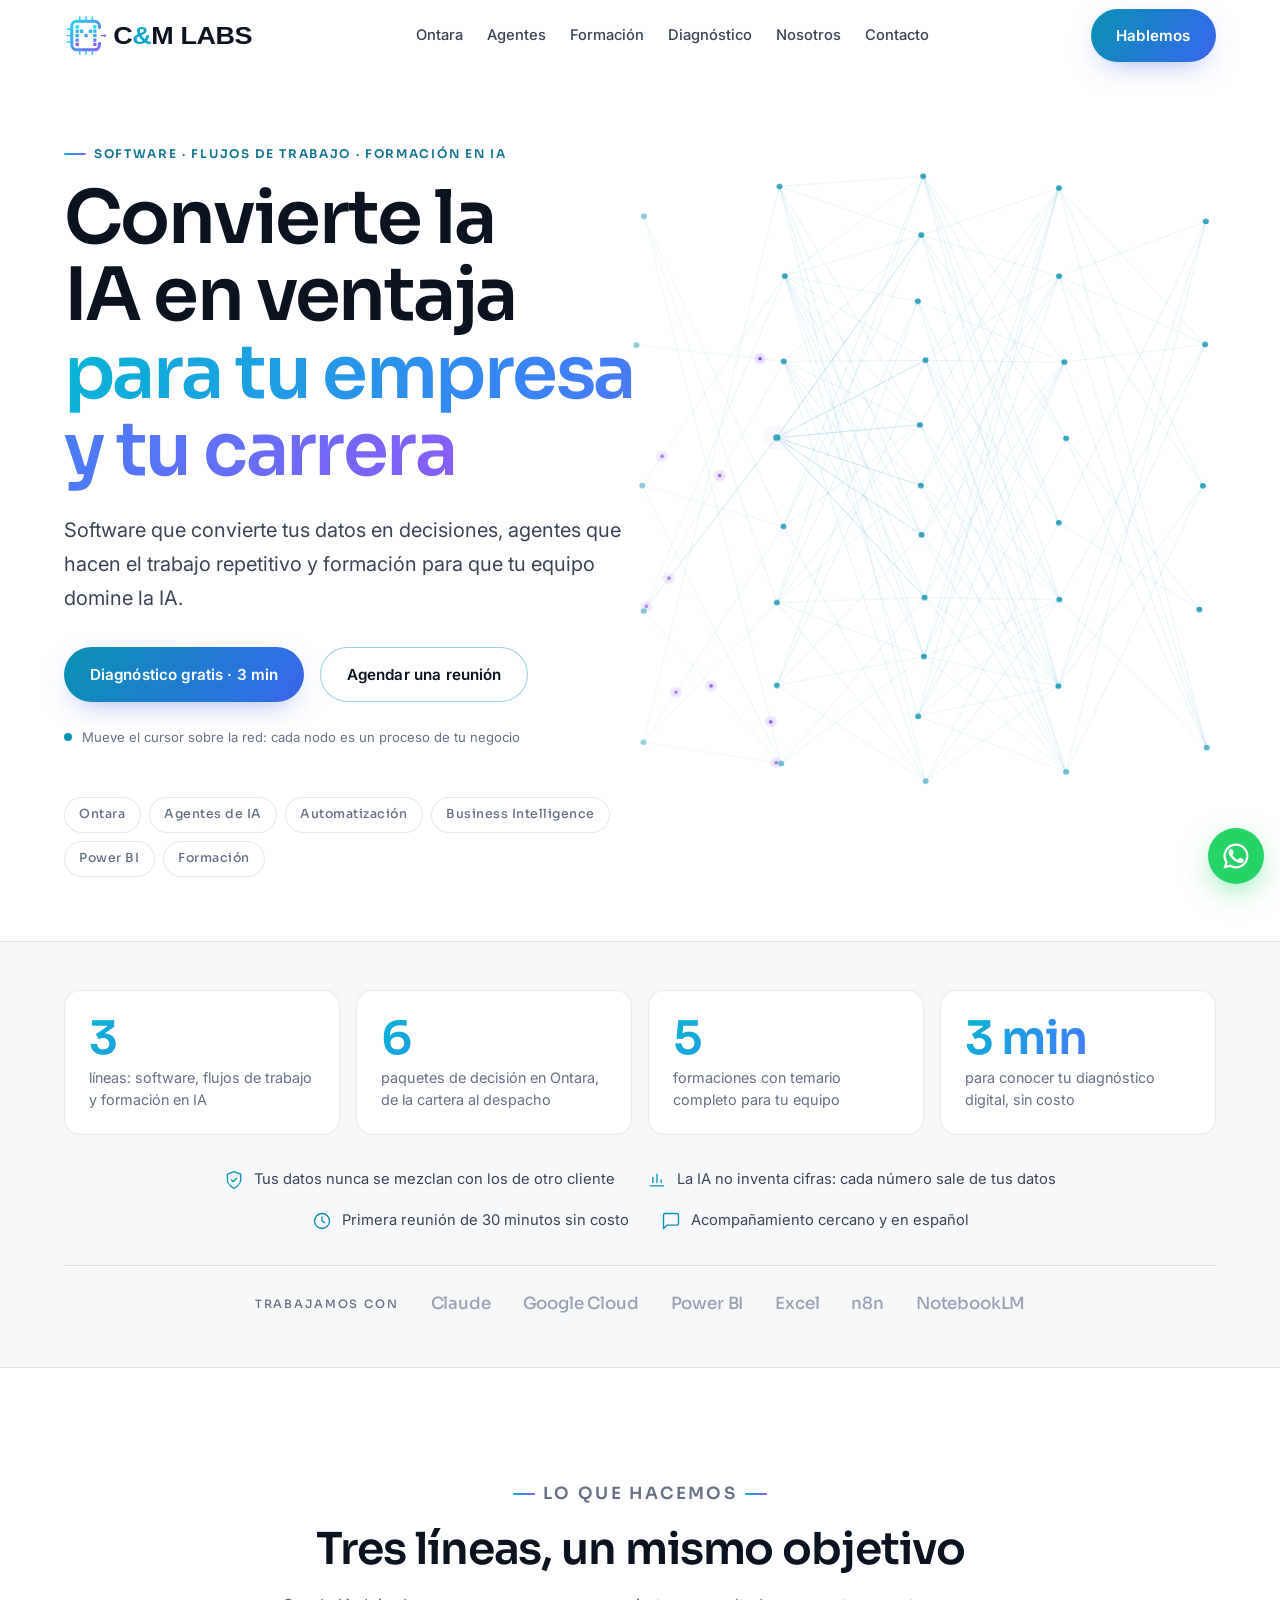
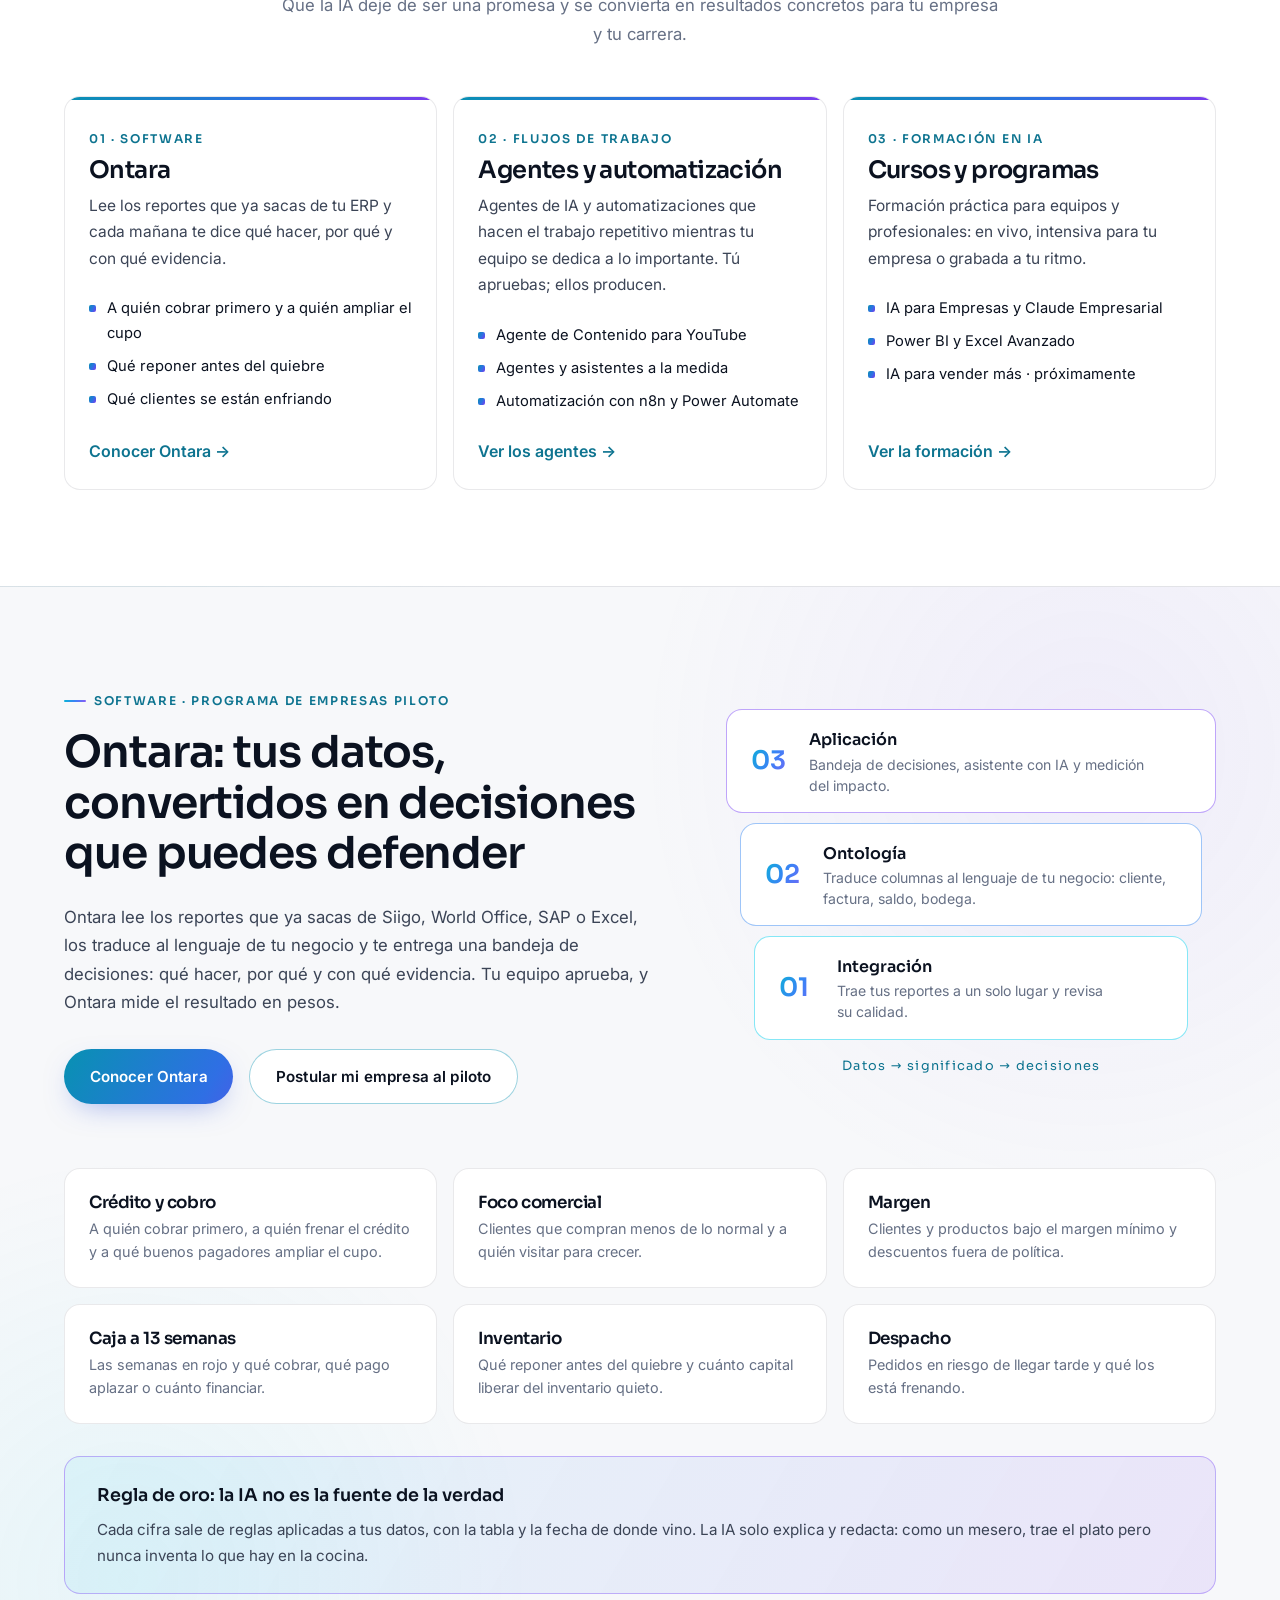
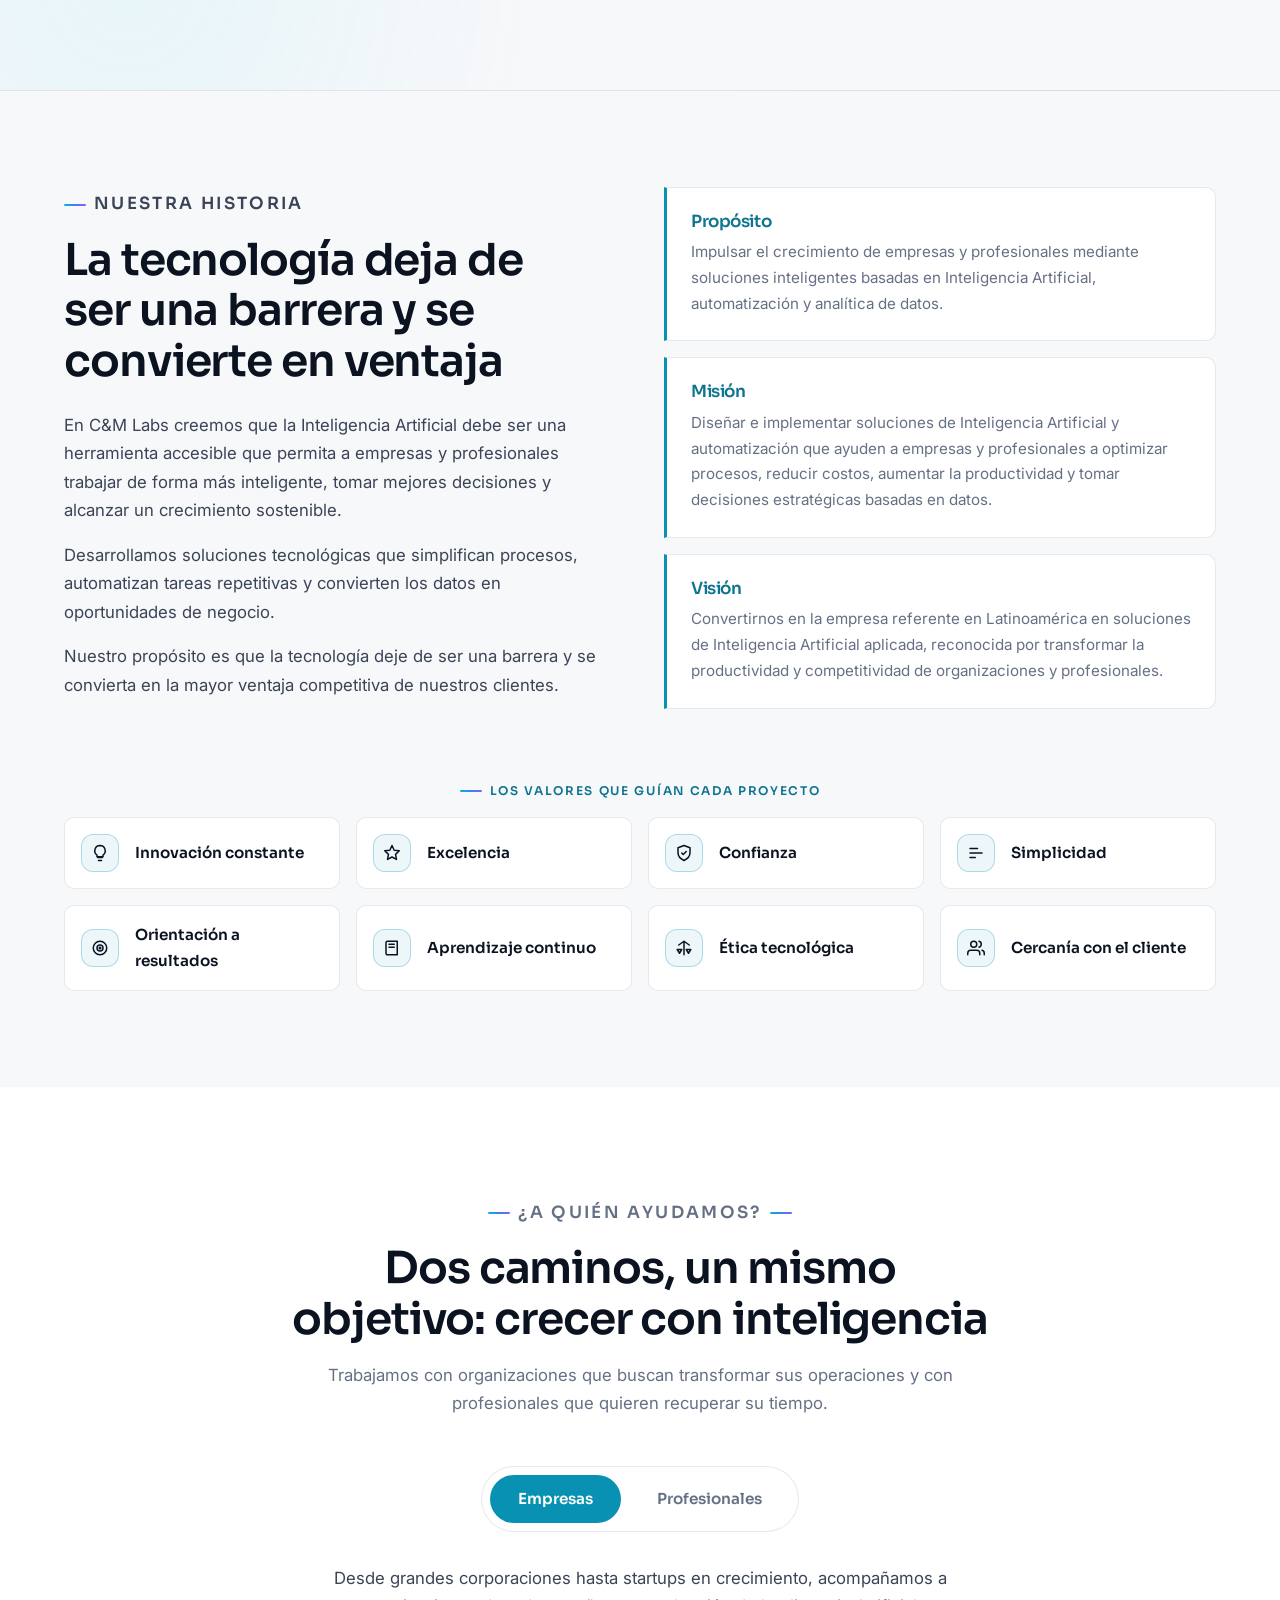
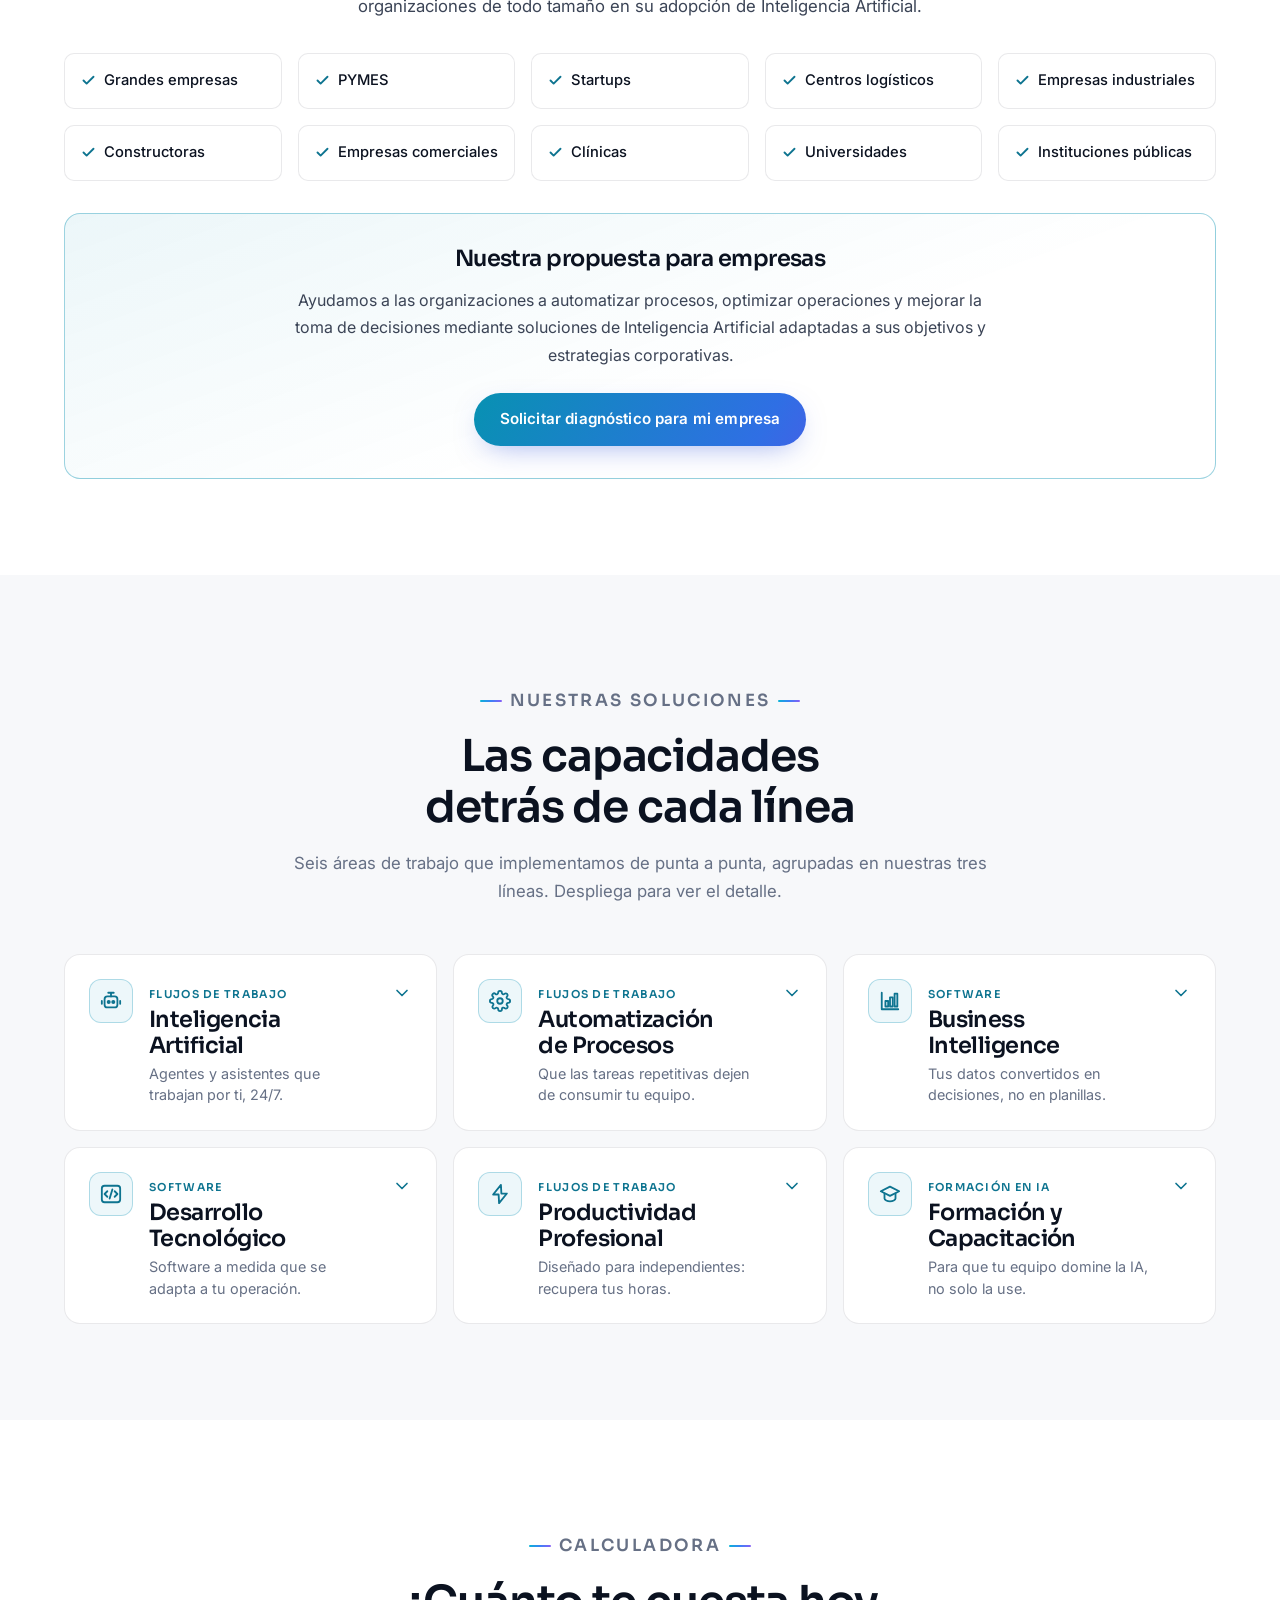
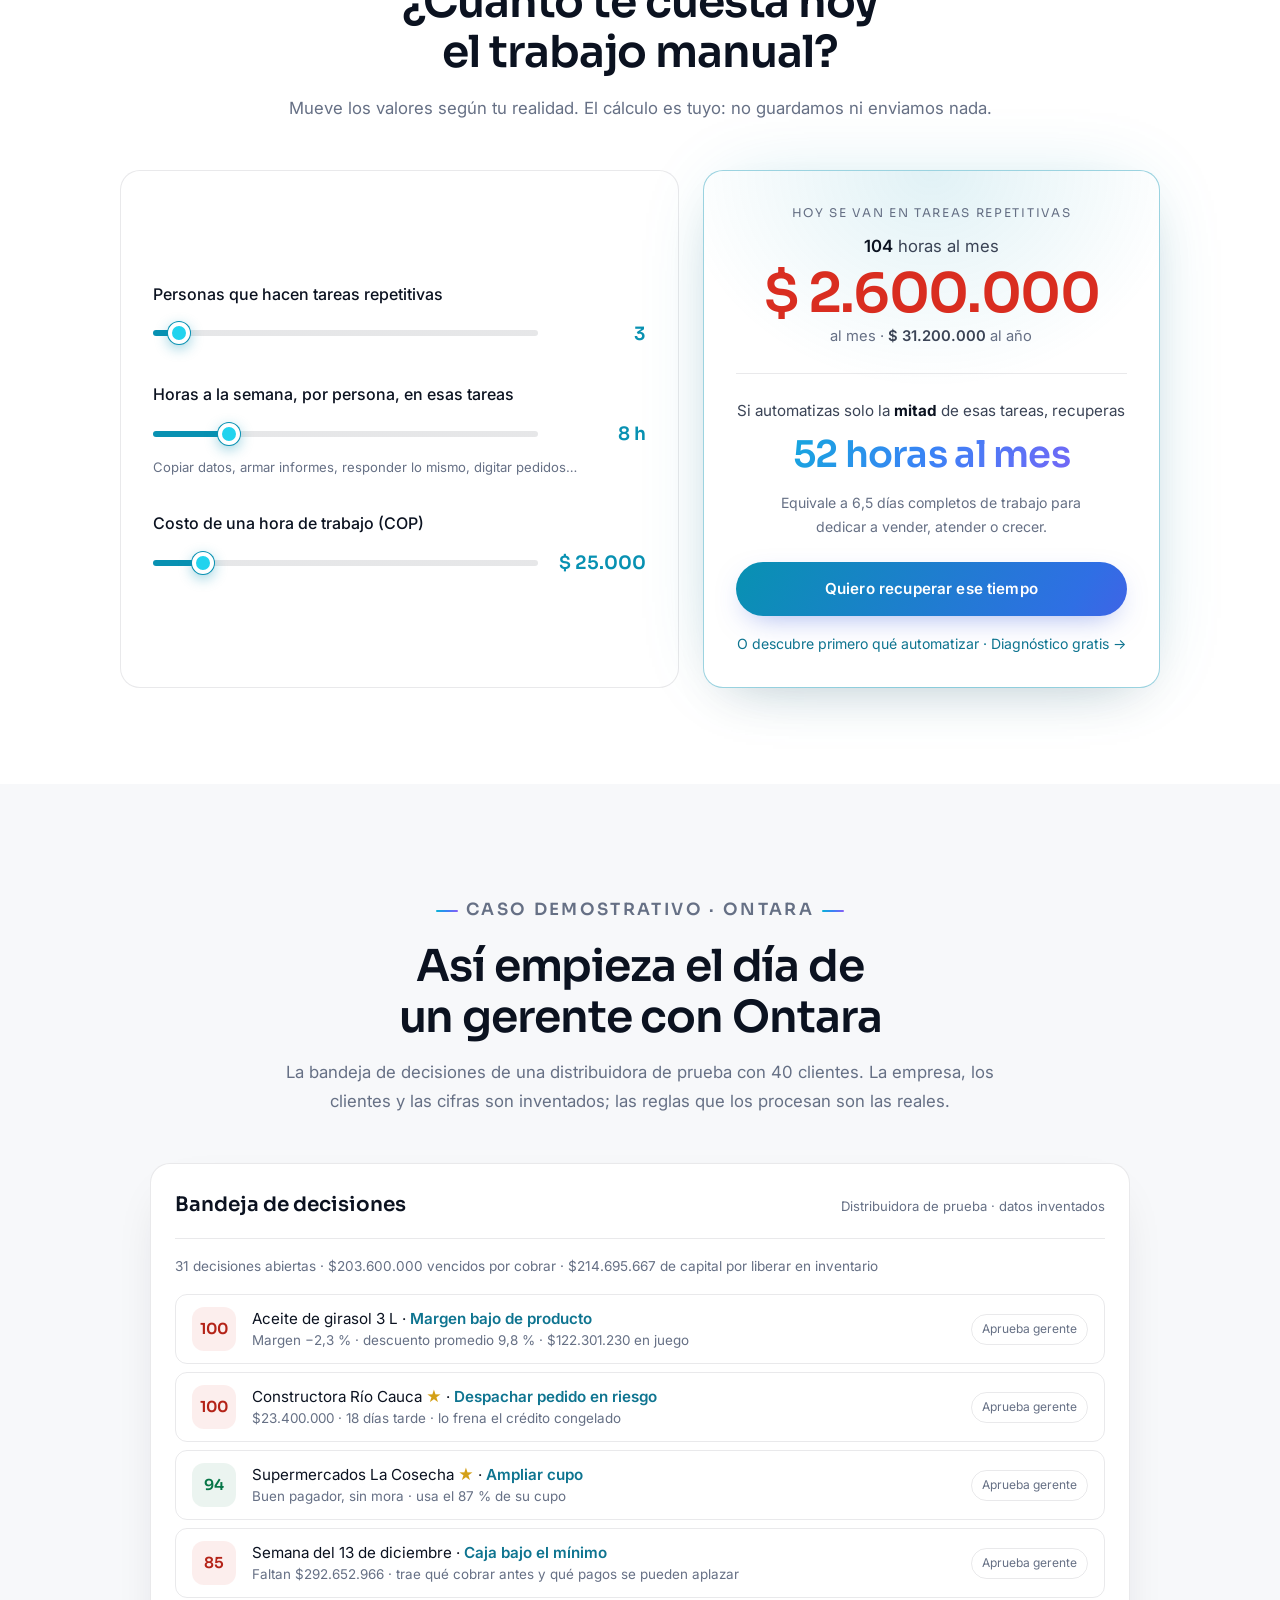
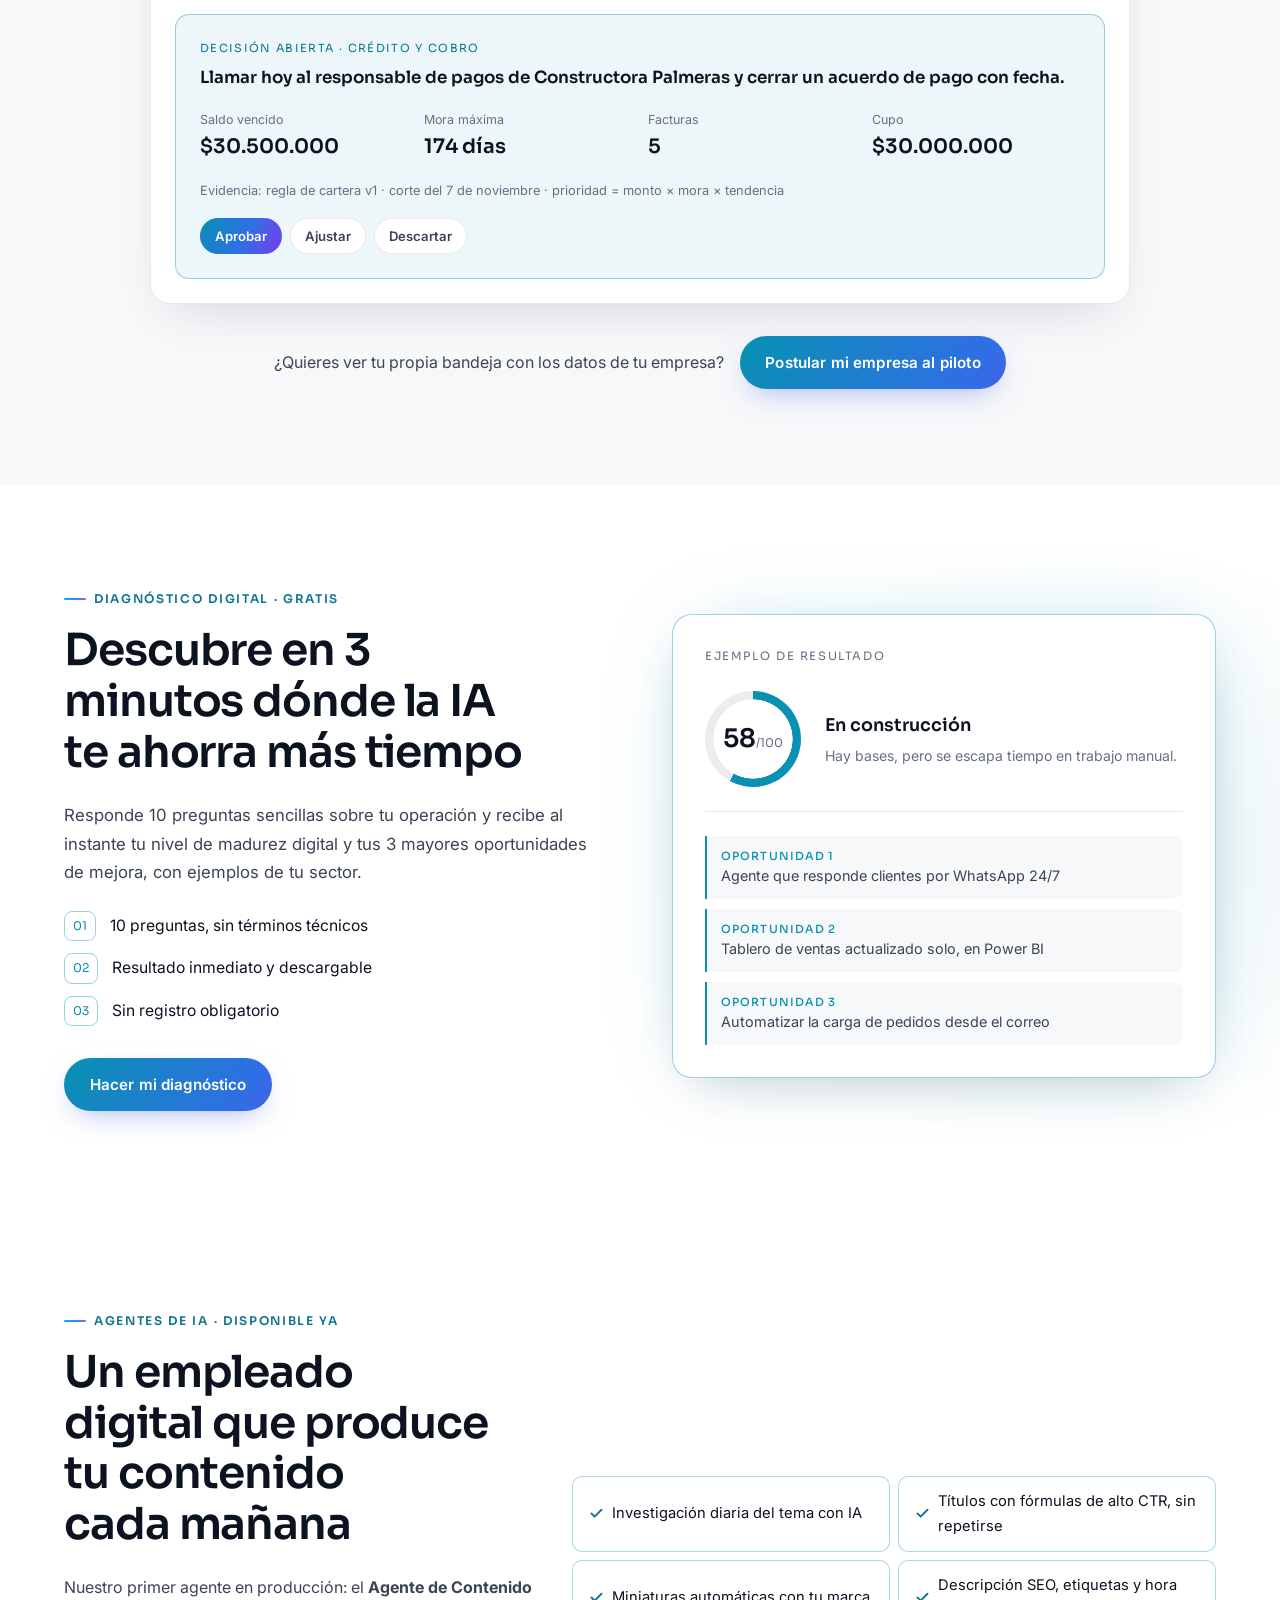
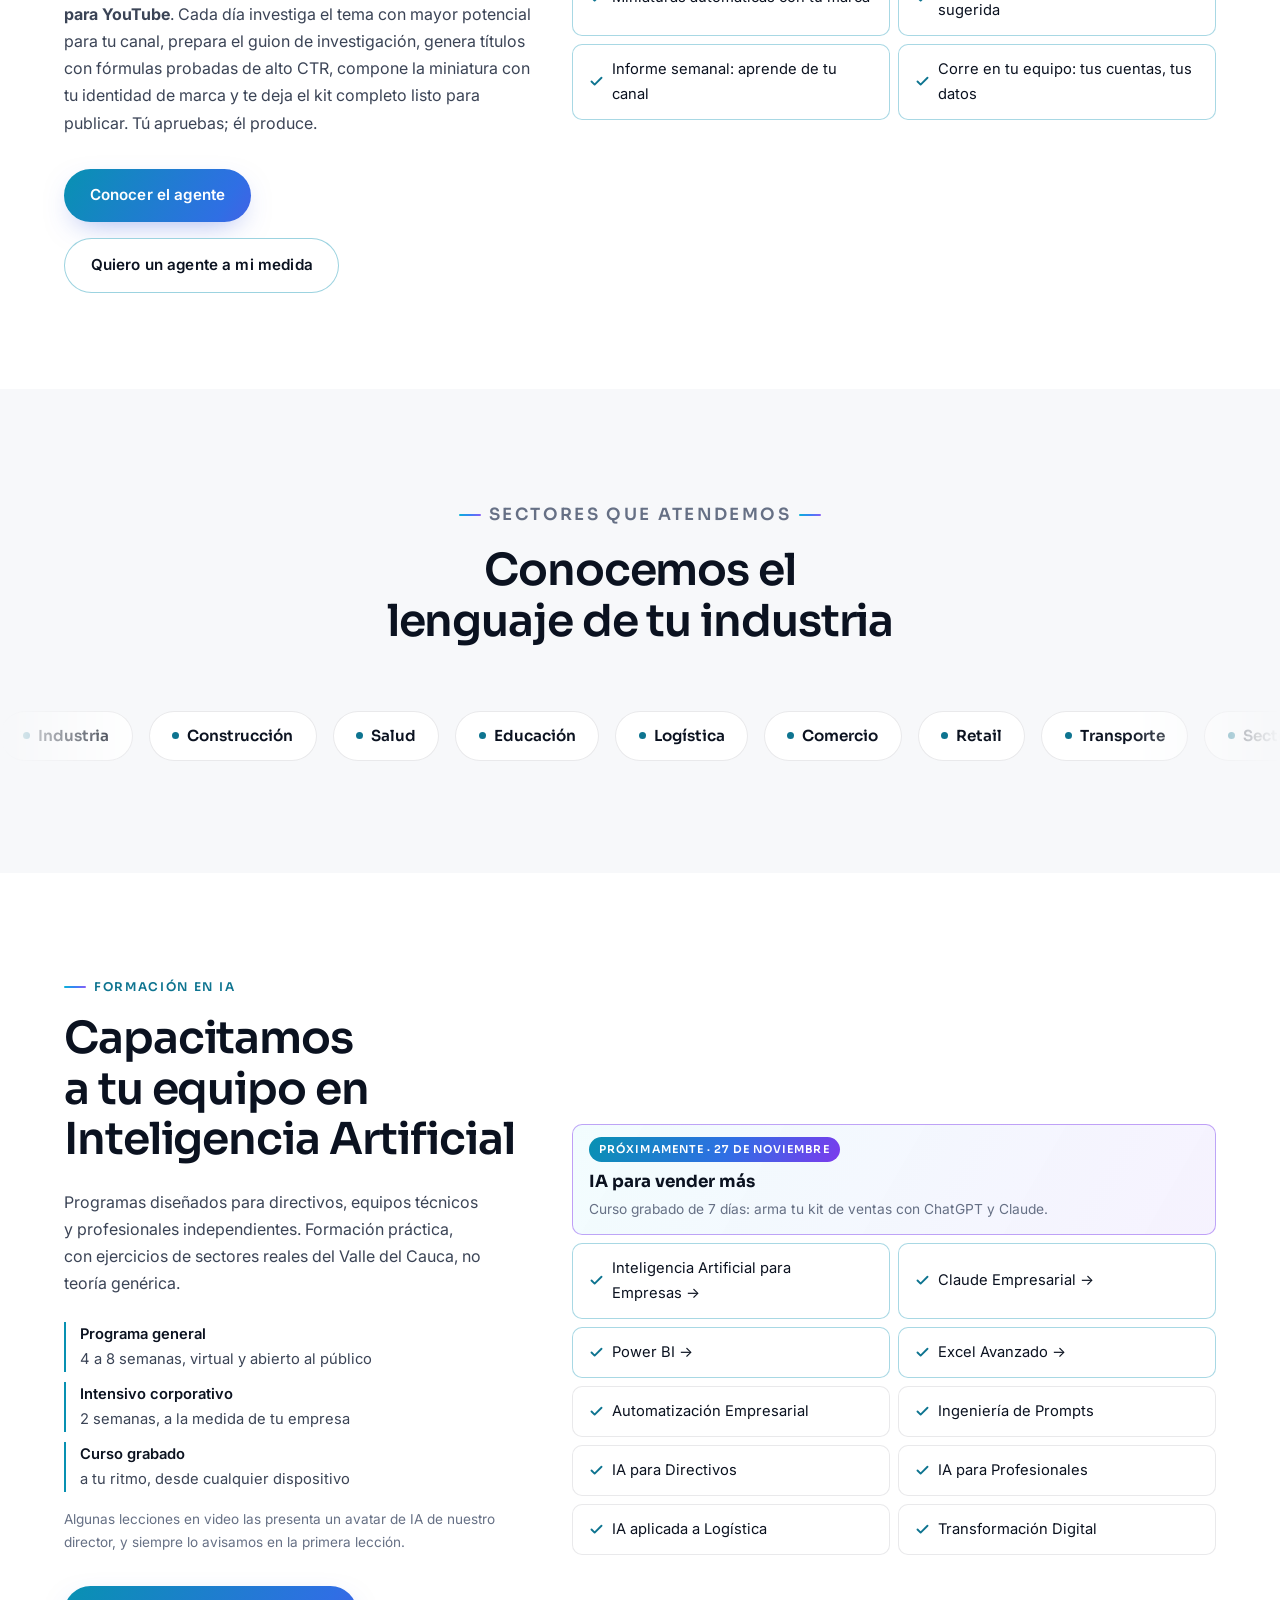
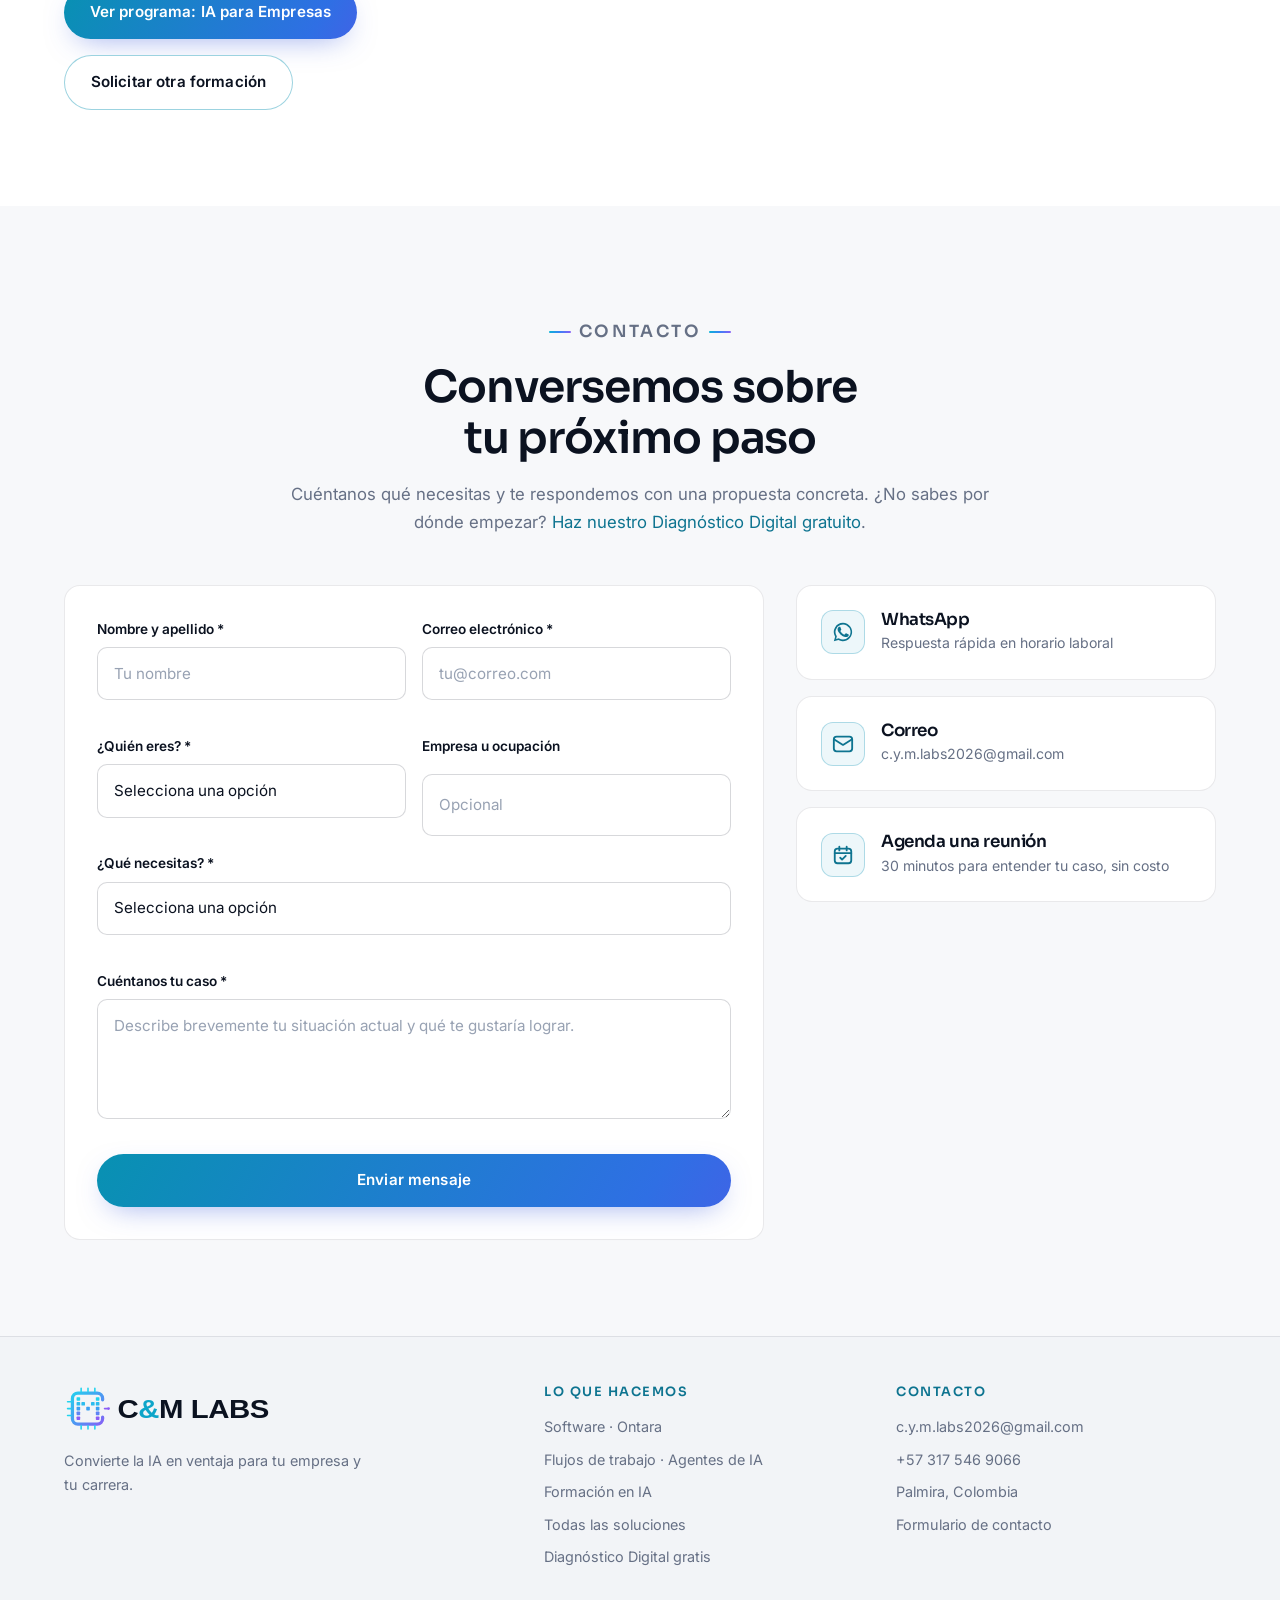
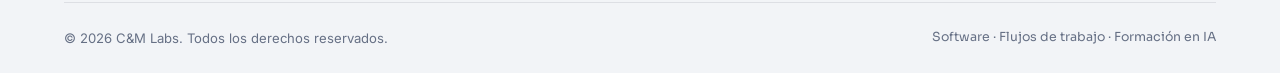
==== commit a600f420: "Pasa la sección de Ontara a fondo claro para igualar la paleta blanca La franja azul oscura de los p" ====
--- a/index.html
+++ b/index.html
@@ -28,15 +28,15 @@
 <meta name="twitter:description" content="Software, flujos de trabajo y formación en IA para empresas y profesionales.">
 <meta name="twitter:image" content="https://cymlabs2026-jpg.github.io/assets/og-image.png">
 
-<link rel="icon" type="image/svg+xml" href="assets/favicon.svg?v=7">
-<link rel="apple-touch-icon" href="assets/favicon.svg?v=7">
+<link rel="icon" type="image/svg+xml" href="assets/favicon.svg?v=8">
+<link rel="apple-touch-icon" href="assets/favicon.svg?v=8">
 
 <link rel="preconnect" href="https://fonts.googleapis.com">
 <link rel="preconnect" href="https://fonts.gstatic.com" crossorigin>
 <link href="https://fonts.googleapis.com/css2?family=Sora:wght@300;400;500;600;700&family=Inter:wght@400;500;600&display=swap" rel="stylesheet">
 
-<link rel="stylesheet" href="css/styles.css?v=7">
-<script src="js/main.js?v=7" defer></script>
+<link rel="stylesheet" href="css/styles.css?v=8">
+<script src="js/main.js?v=8" defer></script>
 
 <!-- Sin JavaScript no hay animaciones ni acordeones, pero todo el contenido debe seguir visible -->
 <noscript>
@@ -55,7 +55,7 @@
   "name": "C&M Labs",
   "alternateName": "CyM Labs",
   "url": "https://cymlabs2026-jpg.github.io/",
-  "logo": "https://cymlabs2026-jpg.github.io/assets/logo.svg?v=7",
+  "logo": "https://cymlabs2026-jpg.github.io/assets/logo.svg?v=8",
   "email": "c.y.m.labs2026@gmail.com",
   "slogan": "Convierte la IA en ventaja para tu empresa y tu carrera",
   "description": "C&M Labs ofrece software, flujos de trabajo y formación en IA: Ontara convierte los datos de una empresa en decisiones trazables, los agentes de IA automatizan el trabajo repetitivo y sus programas de formación preparan a equipos y profesionales.",
@@ -97,7 +97,7 @@
 <header class="nav" id="nav">
   <div class="contenedor nav__inner">
     <a class="nav__logo" href="#inicio" aria-label="C&amp;M Labs, ir al inicio">
-      <img src="assets/logo.svg?v=7" alt="C&amp;M Labs" width="320" height="96">
+      <img src="assets/logo.svg?v=8" alt="C&amp;M Labs" width="320" height="96">
     </a>
 
     <nav class="nav__enlaces" aria-label="Navegación principal">
@@ -1109,7 +1109,7 @@
 
       <div class="pie__marca">
         <div class="pie__logo">
-          <img src="assets/logo.svg?v=7" alt="C&amp;M Labs" width="320" height="96" loading="lazy">
+          <img src="assets/logo.svg?v=8" alt="C&amp;M Labs" width="320" height="96" loading="lazy">
         </div>
         <p>Convierte la IA en ventaja para tu empresa y tu carrera.</p>
 
--- a/css/styles.css
+++ b/css/styles.css
@@ -1684,26 +1684,20 @@
 .linea__enlace { margin-top: auto; font-weight: 600; color: var(--oro-texto); }
 .linea__enlace:hover { color: var(--violeta); }
 
-/* ========================= Sección oscura (Ontara) =========================
-   Redefine los colores solo dentro de la sección: el resto de componentes
-   (botones, etiquetas, títulos) se adapta solo. */
+/* ========================= Sección destacada (Ontara) =========================
+   Fondo claro con un velo cian y violeta muy suave, dentro de la paleta blanca. */
 
 .seccion--oscura {
-  --texto: #F4F5F8;
-  --texto-suave: #B8C0CF;
-  --texto-tenue: #8A93A6;
-  --superficie: rgba(255, 255, 255, 0.04);
-  --superficie-hover: rgba(255, 255, 255, 0.07);
-  --borde: rgba(255, 255, 255, 0.10);
-  --borde-fuerte: rgba(34, 211, 238, 0.45);
-  --oro-texto: #22D3EE;
-  --cian-ia: #22D3EE;
   background:
-    radial-gradient(ellipse 50% 60% at 85% 20%, rgba(139, 92, 246, 0.18), transparent 70%),
-    radial-gradient(ellipse 45% 55% at 10% 90%, rgba(34, 211, 238, 0.12), transparent 70%),
-    #0B1220;
-  color: var(--texto-suave);
-}
+    radial-gradient(ellipse 50% 60% at 85% 15%, rgba(139, 92, 246, 0.07), transparent 70%),
+    radial-gradient(ellipse 45% 55% at 10% 90%, rgba(34, 211, 238, 0.08), transparent 70%),
+    var(--fondo-alt);
+  border-top: 1px solid var(--borde);
+  border-bottom: 1px solid var(--borde);
+}
+
+.seccion--oscura .capa,
+.seccion--oscura .paquete { background-color: #FFFFFF; }
 
 .ontara__intro {
   display: grid;
